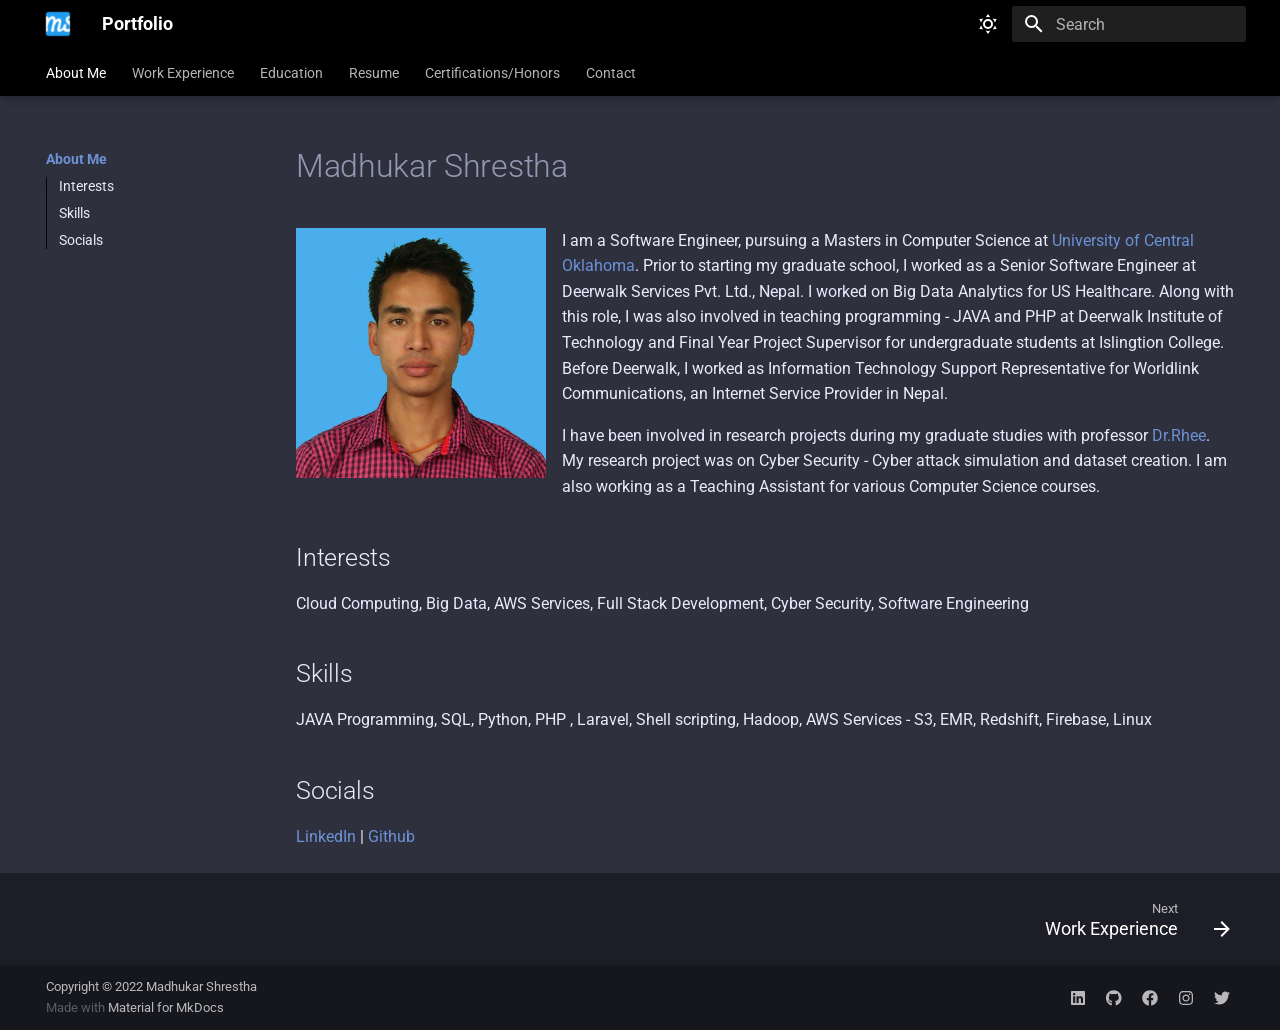
==== index.html @ f7e71367 "Deployed 0a3c7eb with MkDocs version: 1.4.1" ====
<!doctype html>
<html lang="en" class="no-js">
  <head>
    
      <meta charset="utf-8">
      <meta name="viewport" content="width=device-width,initial-scale=1">
      
        <meta name="description" content="Software Engineer | CS Student">
      
      
        <meta name="author" content="Madhukar Shrestha">
      
      
      <link rel="icon" href="assets/images/favicon.png">
      <meta name="generator" content="mkdocs-1.4.1, mkdocs-material-8.5.7">
    
    
      
        <title>Portfolio</title>
      
    
    
      <link rel="stylesheet" href="assets/stylesheets/main.20d9efc8.min.css">
      
        
        <link rel="stylesheet" href="assets/stylesheets/palette.cbb835fc.min.css">
        
      
      

    
    
    
      
        
        
        <link rel="preconnect" href="https://fonts.gstatic.com" crossorigin>
        <link rel="stylesheet" href="https://fonts.googleapis.com/css?family=Roboto:300,300i,400,400i,700,700i%7CRoboto+Mono:400,400i,700,700i&display=fallback">
        <style>:root{--md-text-font:"Roboto";--md-code-font:"Roboto Mono"}</style>
      
    
    
    <script>__md_scope=new URL(".",location),__md_hash=e=>[...e].reduce((e,_)=>(e<<5)-e+_.charCodeAt(0),0),__md_get=(e,_=localStorage,t=__md_scope)=>JSON.parse(_.getItem(t.pathname+"."+e)),__md_set=(e,_,t=localStorage,a=__md_scope)=>{try{t.setItem(a.pathname+"."+e,JSON.stringify(_))}catch(e){}}</script>
    
      

    
    
    
  </head>
  
  
    
    
      
    
    
    
    
    <body dir="ltr" data-md-color-scheme="slate" data-md-color-primary="black" data-md-color-accent="green">
  
    
    
      <script>var palette=__md_get("__palette");if(palette&&"object"==typeof palette.color)for(var key of Object.keys(palette.color))document.body.setAttribute("data-md-color-"+key,palette.color[key])</script>
    
    <input class="md-toggle" data-md-toggle="drawer" type="checkbox" id="__drawer" autocomplete="off">
    <input class="md-toggle" data-md-toggle="search" type="checkbox" id="__search" autocomplete="off">
    <label class="md-overlay" for="__drawer"></label>
    <div data-md-component="skip">
      
        
        <a href="#madhukar-shrestha" class="md-skip">
          Skip to content
        </a>
      
    </div>
    <div data-md-component="announce">
      
    </div>
    
    
      

  

<header class="md-header md-header--lifted" data-md-component="header">
  <nav class="md-header__inner md-grid" aria-label="Header">
    <a href="." title="Portfolio" class="md-header__button md-logo" aria-label="Portfolio" data-md-component="logo">
      
  <img src="assets/images/favicon.png" alt="logo">

    </a>
    <label class="md-header__button md-icon" for="__drawer">
      <svg xmlns="http://www.w3.org/2000/svg" viewBox="0 0 24 24"><path d="M3 6h18v2H3V6m0 5h18v2H3v-2m0 5h18v2H3v-2Z"/></svg>
    </label>
    <div class="md-header__title" data-md-component="header-title">
      <div class="md-header__ellipsis">
        <div class="md-header__topic">
          <span class="md-ellipsis">
            Portfolio
          </span>
        </div>
        <div class="md-header__topic" data-md-component="header-topic">
          <span class="md-ellipsis">
            
              About Me
            
          </span>
        </div>
      </div>
    </div>
    
      <form class="md-header__option" data-md-component="palette">
        
          
          
          <input class="md-option" data-md-color-media="" data-md-color-scheme="slate" data-md-color-primary="black" data-md-color-accent="green"  aria-label="Switch to light mode"  type="radio" name="__palette" id="__palette_1">
          
            <label class="md-header__button md-icon" title="Switch to light mode" for="__palette_2" hidden>
              <svg xmlns="http://www.w3.org/2000/svg" viewBox="0 0 24 24"><path d="M12 7a5 5 0 0 1 5 5 5 5 0 0 1-5 5 5 5 0 0 1-5-5 5 5 0 0 1 5-5m0 2a3 3 0 0 0-3 3 3 3 0 0 0 3 3 3 3 0 0 0 3-3 3 3 0 0 0-3-3m0-7 2.39 3.42C13.65 5.15 12.84 5 12 5c-.84 0-1.65.15-2.39.42L12 2M3.34 7l4.16-.35A7.2 7.2 0 0 0 5.94 8.5c-.44.74-.69 1.5-.83 2.29L3.34 7m.02 10 1.76-3.77a7.131 7.131 0 0 0 2.38 4.14L3.36 17M20.65 7l-1.77 3.79a7.023 7.023 0 0 0-2.38-4.15l4.15.36m-.01 10-4.14.36c.59-.51 1.12-1.14 1.54-1.86.42-.73.69-1.5.83-2.29L20.64 17M12 22l-2.41-3.44c.74.27 1.55.44 2.41.44.82 0 1.63-.17 2.37-.44L12 22Z"/></svg>
            </label>
          
        
          
          
          <input class="md-option" data-md-color-media="" data-md-color-scheme="default" data-md-color-primary="white" data-md-color-accent="green"  aria-label="Switch to dark mode"  type="radio" name="__palette" id="__palette_2">
          
            <label class="md-header__button md-icon" title="Switch to dark mode" for="__palette_1" hidden>
              <svg xmlns="http://www.w3.org/2000/svg" viewBox="0 0 24 24"><path d="m17.75 4.09-2.53 1.94.91 3.06-2.63-1.81-2.63 1.81.91-3.06-2.53-1.94L12.44 4l1.06-3 1.06 3 3.19.09m3.5 6.91-1.64 1.25.59 1.98-1.7-1.17-1.7 1.17.59-1.98L15.75 11l2.06-.05L18.5 9l.69 1.95 2.06.05m-2.28 4.95c.83-.08 1.72 1.1 1.19 1.85-.32.45-.66.87-1.08 1.27C15.17 23 8.84 23 4.94 19.07c-3.91-3.9-3.91-10.24 0-14.14.4-.4.82-.76 1.27-1.08.75-.53 1.93.36 1.85 1.19-.27 2.86.69 5.83 2.89 8.02a9.96 9.96 0 0 0 8.02 2.89m-1.64 2.02a12.08 12.08 0 0 1-7.8-3.47c-2.17-2.19-3.33-5-3.49-7.82-2.81 3.14-2.7 7.96.31 10.98 3.02 3.01 7.84 3.12 10.98.31Z"/></svg>
            </label>
          
        
      </form>
    
    
    
      <label class="md-header__button md-icon" for="__search">
        <svg xmlns="http://www.w3.org/2000/svg" viewBox="0 0 24 24"><path d="M9.5 3A6.5 6.5 0 0 1 16 9.5c0 1.61-.59 3.09-1.56 4.23l.27.27h.79l5 5-1.5 1.5-5-5v-.79l-.27-.27A6.516 6.516 0 0 1 9.5 16 6.5 6.5 0 0 1 3 9.5 6.5 6.5 0 0 1 9.5 3m0 2C7 5 5 7 5 9.5S7 14 9.5 14 14 12 14 9.5 12 5 9.5 5Z"/></svg>
      </label>
      <div class="md-search" data-md-component="search" role="dialog">
  <label class="md-search__overlay" for="__search"></label>
  <div class="md-search__inner" role="search">
    <form class="md-search__form" name="search">
      <input type="text" class="md-search__input" name="query" aria-label="Search" placeholder="Search" autocapitalize="off" autocorrect="off" autocomplete="off" spellcheck="false" data-md-component="search-query" required>
      <label class="md-search__icon md-icon" for="__search">
        <svg xmlns="http://www.w3.org/2000/svg" viewBox="0 0 24 24"><path d="M9.5 3A6.5 6.5 0 0 1 16 9.5c0 1.61-.59 3.09-1.56 4.23l.27.27h.79l5 5-1.5 1.5-5-5v-.79l-.27-.27A6.516 6.516 0 0 1 9.5 16 6.5 6.5 0 0 1 3 9.5 6.5 6.5 0 0 1 9.5 3m0 2C7 5 5 7 5 9.5S7 14 9.5 14 14 12 14 9.5 12 5 9.5 5Z"/></svg>
        <svg xmlns="http://www.w3.org/2000/svg" viewBox="0 0 24 24"><path d="M20 11v2H8l5.5 5.5-1.42 1.42L4.16 12l7.92-7.92L13.5 5.5 8 11h12Z"/></svg>
      </label>
      <nav class="md-search__options" aria-label="Search">
        
        <button type="reset" class="md-search__icon md-icon" title="Clear" aria-label="Clear" tabindex="-1">
          <svg xmlns="http://www.w3.org/2000/svg" viewBox="0 0 24 24"><path d="M19 6.41 17.59 5 12 10.59 6.41 5 5 6.41 10.59 12 5 17.59 6.41 19 12 13.41 17.59 19 19 17.59 13.41 12 19 6.41Z"/></svg>
        </button>
      </nav>
      
    </form>
    <div class="md-search__output">
      <div class="md-search__scrollwrap" data-md-scrollfix>
        <div class="md-search-result" data-md-component="search-result">
          <div class="md-search-result__meta">
            Initializing search
          </div>
          <ol class="md-search-result__list"></ol>
        </div>
      </div>
    </div>
  </div>
</div>
    
    
  </nav>
  
    
      
<nav class="md-tabs" aria-label="Tabs" data-md-component="tabs">
  <div class="md-tabs__inner md-grid">
    <ul class="md-tabs__list">
      
        
  
  
    
  


  <li class="md-tabs__item">
    <a href="." class="md-tabs__link md-tabs__link--active">
      About Me
    </a>
  </li>

      
        
  
  


  <li class="md-tabs__item">
    <a href="work_exp/" class="md-tabs__link">
      Work Experience
    </a>
  </li>

      
        
  
  


  <li class="md-tabs__item">
    <a href="edu_details/" class="md-tabs__link">
      Education
    </a>
  </li>

      
        
  
  


  <li class="md-tabs__item">
    <a href="cv/" class="md-tabs__link">
      Resume
    </a>
  </li>

      
        
  
  


  <li class="md-tabs__item">
    <a href="certification/" class="md-tabs__link">
      Certifications/Honors
    </a>
  </li>

      
        
  
  


  <li class="md-tabs__item">
    <a href="contact/" class="md-tabs__link">
      Contact
    </a>
  </li>

      
    </ul>
  </div>
</nav>
    
  
</header>
    
    <div class="md-container" data-md-component="container">
      
      
        
      
      <main class="md-main" data-md-component="main">
        <div class="md-main__inner md-grid">
          
            
              
              <div class="md-sidebar md-sidebar--primary" data-md-component="sidebar" data-md-type="navigation" >
                <div class="md-sidebar__scrollwrap">
                  <div class="md-sidebar__inner">
                    

  


  

<nav class="md-nav md-nav--primary md-nav--lifted md-nav--integrated" aria-label="Navigation" data-md-level="0">
  <label class="md-nav__title" for="__drawer">
    <a href="." title="Portfolio" class="md-nav__button md-logo" aria-label="Portfolio" data-md-component="logo">
      
  <img src="assets/images/favicon.png" alt="logo">

    </a>
    Portfolio
  </label>
  
  <ul class="md-nav__list" data-md-scrollfix>
    
      
      
      

  
  
    
  
  
    <li class="md-nav__item md-nav__item--active">
      
      <input class="md-nav__toggle md-toggle" data-md-toggle="toc" type="checkbox" id="__toc">
      
      
        
      
      
        <label class="md-nav__link md-nav__link--active" for="__toc">
          About Me
          <span class="md-nav__icon md-icon"></span>
        </label>
      
      <a href="." class="md-nav__link md-nav__link--active">
        About Me
      </a>
      
        

<nav class="md-nav md-nav--secondary" aria-label="Table of contents">
  
  
  
    
  
  
    <label class="md-nav__title" for="__toc">
      <span class="md-nav__icon md-icon"></span>
      Table of contents
    </label>
    <ul class="md-nav__list" data-md-component="toc" data-md-scrollfix>
      
        <li class="md-nav__item">
  <a href="#interests" class="md-nav__link">
    Interests
  </a>
  
</li>
      
        <li class="md-nav__item">
  <a href="#skills" class="md-nav__link">
    Skills
  </a>
  
</li>
      
        <li class="md-nav__item">
  <a href="#socials" class="md-nav__link">
    Socials
  </a>
  
</li>
      
    </ul>
  
</nav>
      
    </li>
  

    
      
      
      

  
  
  
    <li class="md-nav__item">
      <a href="work_exp/" class="md-nav__link">
        Work Experience
      </a>
    </li>
  

    
      
      
      

  
  
  
    <li class="md-nav__item">
      <a href="edu_details/" class="md-nav__link">
        Education
      </a>
    </li>
  

    
      
      
      

  
  
  
    <li class="md-nav__item">
      <a href="cv/" class="md-nav__link">
        Resume
      </a>
    </li>
  

    
      
      
      

  
  
  
    <li class="md-nav__item">
      <a href="certification/" class="md-nav__link">
        Certifications/Honors
      </a>
    </li>
  

    
      
      
      

  
  
  
    <li class="md-nav__item">
      <a href="contact/" class="md-nav__link">
        Contact
      </a>
    </li>
  

    
  </ul>
</nav>
                  </div>
                </div>
              </div>
            
            
          
          
            <div class="md-content" data-md-component="content">
              <article class="md-content__inner md-typeset">
                
                  


<h1 id="madhukar-shrestha">Madhukar Shrestha<a class="headerlink" href="#madhukar-shrestha" title="Permanent link">&para;</a></h1>
<p><img align="left" alt="Madhukar Shrestha" src="assets/images/photo1.jpeg" style="height:250px;width:250px" /></p>
<p>I am a Software Engineer, pursuing a Masters in Computer Science at <a href="https://www.uco.edu/">University of Central Oklahoma</a>. Prior to starting my graduate school, I worked as a Senior Software Engineer at Deerwalk Services Pvt. Ltd., Nepal. I worked on Big Data Analytics for US Healthcare. Along with this role, I was also involved in teaching programming - JAVA and PHP at Deerwalk Institute of Technology and Final Year Project Supervisor for undergraduate students at Islingtion College. Before Deerwalk, I worked as Information Technology Support Representative for Worldlink Communications, an Internet Service Provider in Nepal.</p>
<p>I have been involved in research projects during my graduate studies with professor <a href="https://rhee.systems/">Dr.Rhee</a>. My research project was on Cyber Security - Cyber attack simulation and dataset creation. I am also working as a Teaching Assistant for various Computer Science courses.</p>
<h2 id="interests">Interests<a class="headerlink" href="#interests" title="Permanent link">&para;</a></h2>
<p>Cloud Computing, Big Data, AWS Services, Full Stack Development,  Cyber Security, Software Engineering</p>
<h2 id="skills">Skills<a class="headerlink" href="#skills" title="Permanent link">&para;</a></h2>
<p>JAVA Programming, SQL, Python, PHP , Laravel, Shell scripting, Hadoop, AWS Services - S3, EMR, Redshift, Firebase, Linux</p>
<h2 id="socials">Socials<a class="headerlink" href="#socials" title="Permanent link">&para;</a></h2>
<p><a href="https://www.linkedin.com/in/sthamadhukar/">LinkedIn</a> | <a href="https://github.com/sthamadhukar">Github</a></p>





                
              </article>
            </div>
          
          
        </div>
        
          <a href="#" class="md-top md-icon" data-md-component="top" hidden>
            <svg xmlns="http://www.w3.org/2000/svg" viewBox="0 0 24 24"><path d="M13 20h-2V8l-5.5 5.5-1.42-1.42L12 4.16l7.92 7.92-1.42 1.42L13 8v12Z"/></svg>
            Back to top
          </a>
        
      </main>
      
        <footer class="md-footer">
  
    
    <nav class="md-footer__inner md-grid" aria-label="Footer" >
      
      
        
        <a href="work_exp/" class="md-footer__link md-footer__link--next" aria-label="Next: Work Experience" rel="next">
          <div class="md-footer__title">
            <div class="md-ellipsis">
              <span class="md-footer__direction">
                Next
              </span>
              Work Experience
            </div>
          </div>
          <div class="md-footer__button md-icon">
            <svg xmlns="http://www.w3.org/2000/svg" viewBox="0 0 24 24"><path d="M4 11v2h12l-5.5 5.5 1.42 1.42L19.84 12l-7.92-7.92L10.5 5.5 16 11H4Z"/></svg>
          </div>
        </a>
      
    </nav>
  
  <div class="md-footer-meta md-typeset">
    <div class="md-footer-meta__inner md-grid">
      <div class="md-copyright">
  
    <div class="md-copyright__highlight">
      Copyright &copy; 2022 <a href="https://www.linkedin.com/in/sthamadhukar/">Madhukar Shrestha</a>
    </div>
  
  
    Made with
    <a href="https://squidfunk.github.io/mkdocs-material/" target="_blank" rel="noopener">
      Material for MkDocs
    </a>
  
</div>
      
        <div class="md-social">
  
    
    
      
      
    
    <a href="https://www.linkedin.com/in/sthamadhukar/" target="_blank" rel="noopener" title="www.linkedin.com" class="md-social__link">
      <svg xmlns="http://www.w3.org/2000/svg" viewBox="0 0 448 512"><!--! Font Awesome Free 6.2.0 by @fontawesome - https://fontawesome.com License - https://fontawesome.com/license/free (Icons: CC BY 4.0, Fonts: SIL OFL 1.1, Code: MIT License) Copyright 2022 Fonticons, Inc.--><path d="M416 32H31.9C14.3 32 0 46.5 0 64.3v383.4C0 465.5 14.3 480 31.9 480H416c17.6 0 32-14.5 32-32.3V64.3c0-17.8-14.4-32.3-32-32.3zM135.4 416H69V202.2h66.5V416zm-33.2-243c-21.3 0-38.5-17.3-38.5-38.5S80.9 96 102.2 96c21.2 0 38.5 17.3 38.5 38.5 0 21.3-17.2 38.5-38.5 38.5zm282.1 243h-66.4V312c0-24.8-.5-56.7-34.5-56.7-34.6 0-39.9 27-39.9 54.9V416h-66.4V202.2h63.7v29.2h.9c8.9-16.8 30.6-34.5 62.9-34.5 67.2 0 79.7 44.3 79.7 101.9V416z"/></svg>
    </a>
  
    
    
      
      
    
    <a href="https://github.com/sthamadhukar" target="_blank" rel="noopener" title="github.com" class="md-social__link">
      <svg xmlns="http://www.w3.org/2000/svg" viewBox="0 0 496 512"><!--! Font Awesome Free 6.2.0 by @fontawesome - https://fontawesome.com License - https://fontawesome.com/license/free (Icons: CC BY 4.0, Fonts: SIL OFL 1.1, Code: MIT License) Copyright 2022 Fonticons, Inc.--><path d="M165.9 397.4c0 2-2.3 3.6-5.2 3.6-3.3.3-5.6-1.3-5.6-3.6 0-2 2.3-3.6 5.2-3.6 3-.3 5.6 1.3 5.6 3.6zm-31.1-4.5c-.7 2 1.3 4.3 4.3 4.9 2.6 1 5.6 0 6.2-2s-1.3-4.3-4.3-5.2c-2.6-.7-5.5.3-6.2 2.3zm44.2-1.7c-2.9.7-4.9 2.6-4.6 4.9.3 2 2.9 3.3 5.9 2.6 2.9-.7 4.9-2.6 4.6-4.6-.3-1.9-3-3.2-5.9-2.9zM244.8 8C106.1 8 0 113.3 0 252c0 110.9 69.8 205.8 169.5 239.2 12.8 2.3 17.3-5.6 17.3-12.1 0-6.2-.3-40.4-.3-61.4 0 0-70 15-84.7-29.8 0 0-11.4-29.1-27.8-36.6 0 0-22.9-15.7 1.6-15.4 0 0 24.9 2 38.6 25.8 21.9 38.6 58.6 27.5 72.9 20.9 2.3-16 8.8-27.1 16-33.7-55.9-6.2-112.3-14.3-112.3-110.5 0-27.5 7.6-41.3 23.6-58.9-2.6-6.5-11.1-33.3 2.6-67.9 20.9-6.5 69 27 69 27 20-5.6 41.5-8.5 62.8-8.5s42.8 2.9 62.8 8.5c0 0 48.1-33.6 69-27 13.7 34.7 5.2 61.4 2.6 67.9 16 17.7 25.8 31.5 25.8 58.9 0 96.5-58.9 104.2-114.8 110.5 9.2 7.9 17 22.9 17 46.4 0 33.7-.3 75.4-.3 83.6 0 6.5 4.6 14.4 17.3 12.1C428.2 457.8 496 362.9 496 252 496 113.3 383.5 8 244.8 8zM97.2 352.9c-1.3 1-1 3.3.7 5.2 1.6 1.6 3.9 2.3 5.2 1 1.3-1 1-3.3-.7-5.2-1.6-1.6-3.9-2.3-5.2-1zm-10.8-8.1c-.7 1.3.3 2.9 2.3 3.9 1.6 1 3.6.7 4.3-.7.7-1.3-.3-2.9-2.3-3.9-2-.6-3.6-.3-4.3.7zm32.4 35.6c-1.6 1.3-1 4.3 1.3 6.2 2.3 2.3 5.2 2.6 6.5 1 1.3-1.3.7-4.3-1.3-6.2-2.2-2.3-5.2-2.6-6.5-1zm-11.4-14.7c-1.6 1-1.6 3.6 0 5.9 1.6 2.3 4.3 3.3 5.6 2.3 1.6-1.3 1.6-3.9 0-6.2-1.4-2.3-4-3.3-5.6-2z"/></svg>
    </a>
  
    
    
      
      
    
    <a href="https://www.facebook.com/sthamadboy/" target="_blank" rel="noopener" title="www.facebook.com" class="md-social__link">
      <svg xmlns="http://www.w3.org/2000/svg" viewBox="0 0 512 512"><!--! Font Awesome Free 6.2.0 by @fontawesome - https://fontawesome.com License - https://fontawesome.com/license/free (Icons: CC BY 4.0, Fonts: SIL OFL 1.1, Code: MIT License) Copyright 2022 Fonticons, Inc.--><path d="M504 256C504 119 393 8 256 8S8 119 8 256c0 123.78 90.69 226.38 209.25 245V327.69h-63V256h63v-54.64c0-62.15 37-96.48 93.67-96.48 27.14 0 55.52 4.84 55.52 4.84v61h-31.28c-30.8 0-40.41 19.12-40.41 38.73V256h68.78l-11 71.69h-57.78V501C413.31 482.38 504 379.78 504 256z"/></svg>
    </a>
  
    
    
      
      
    
    <a href="https://www.instagram.com/sthamadhukar/" target="_blank" rel="noopener" title="www.instagram.com" class="md-social__link">
      <svg xmlns="http://www.w3.org/2000/svg" viewBox="0 0 448 512"><!--! Font Awesome Free 6.2.0 by @fontawesome - https://fontawesome.com License - https://fontawesome.com/license/free (Icons: CC BY 4.0, Fonts: SIL OFL 1.1, Code: MIT License) Copyright 2022 Fonticons, Inc.--><path d="M224.1 141c-63.6 0-114.9 51.3-114.9 114.9s51.3 114.9 114.9 114.9S339 319.5 339 255.9 287.7 141 224.1 141zm0 189.6c-41.1 0-74.7-33.5-74.7-74.7s33.5-74.7 74.7-74.7 74.7 33.5 74.7 74.7-33.6 74.7-74.7 74.7zm146.4-194.3c0 14.9-12 26.8-26.8 26.8-14.9 0-26.8-12-26.8-26.8s12-26.8 26.8-26.8 26.8 12 26.8 26.8zm76.1 27.2c-1.7-35.9-9.9-67.7-36.2-93.9-26.2-26.2-58-34.4-93.9-36.2-37-2.1-147.9-2.1-184.9 0-35.8 1.7-67.6 9.9-93.9 36.1s-34.4 58-36.2 93.9c-2.1 37-2.1 147.9 0 184.9 1.7 35.9 9.9 67.7 36.2 93.9s58 34.4 93.9 36.2c37 2.1 147.9 2.1 184.9 0 35.9-1.7 67.7-9.9 93.9-36.2 26.2-26.2 34.4-58 36.2-93.9 2.1-37 2.1-147.8 0-184.8zM398.8 388c-7.8 19.6-22.9 34.7-42.6 42.6-29.5 11.7-99.5 9-132.1 9s-102.7 2.6-132.1-9c-19.6-7.8-34.7-22.9-42.6-42.6-11.7-29.5-9-99.5-9-132.1s-2.6-102.7 9-132.1c7.8-19.6 22.9-34.7 42.6-42.6 29.5-11.7 99.5-9 132.1-9s102.7-2.6 132.1 9c19.6 7.8 34.7 22.9 42.6 42.6 11.7 29.5 9 99.5 9 132.1s2.7 102.7-9 132.1z"/></svg>
    </a>
  
    
    
    <a href="#" target="_blank" rel="noopener" title="" class="md-social__link">
      <svg xmlns="http://www.w3.org/2000/svg" viewBox="0 0 512 512"><!--! Font Awesome Free 6.2.0 by @fontawesome - https://fontawesome.com License - https://fontawesome.com/license/free (Icons: CC BY 4.0, Fonts: SIL OFL 1.1, Code: MIT License) Copyright 2022 Fonticons, Inc.--><path d="M459.37 151.716c.325 4.548.325 9.097.325 13.645 0 138.72-105.583 298.558-298.558 298.558-59.452 0-114.68-17.219-161.137-47.106 8.447.974 16.568 1.299 25.34 1.299 49.055 0 94.213-16.568 130.274-44.832-46.132-.975-84.792-31.188-98.112-72.772 6.498.974 12.995 1.624 19.818 1.624 9.421 0 18.843-1.3 27.614-3.573-48.081-9.747-84.143-51.98-84.143-102.985v-1.299c13.969 7.797 30.214 12.67 47.431 13.319-28.264-18.843-46.781-51.005-46.781-87.391 0-19.492 5.197-37.36 14.294-52.954 51.655 63.675 129.3 105.258 216.365 109.807-1.624-7.797-2.599-15.918-2.599-24.04 0-57.828 46.782-104.934 104.934-104.934 30.213 0 57.502 12.67 76.67 33.137 23.715-4.548 46.456-13.32 66.599-25.34-7.798 24.366-24.366 44.833-46.132 57.827 21.117-2.273 41.584-8.122 60.426-16.243-14.292 20.791-32.161 39.308-52.628 54.253z"/></svg>
    </a>
  
</div>
      
    </div>
  </div>
</footer>
      
    </div>
    <div class="md-dialog" data-md-component="dialog">
      <div class="md-dialog__inner md-typeset"></div>
    </div>
    
    <script id="__config" type="application/json">{"base": ".", "features": ["navigation.top", "navigation.tabs", "navigation.tabs.sticky", "toc.integrate"], "search": "assets/javascripts/workers/search.16e2a7d4.min.js", "translations": {"clipboard.copied": "Copied to clipboard", "clipboard.copy": "Copy to clipboard", "search.config.lang": "en", "search.config.pipeline": "trimmer, stopWordFilter", "search.config.separator": "[\\s\\-]+", "search.placeholder": "Search", "search.result.more.one": "1 more on this page", "search.result.more.other": "# more on this page", "search.result.none": "No matching documents", "search.result.one": "1 matching document", "search.result.other": "# matching documents", "search.result.placeholder": "Type to start searching", "search.result.term.missing": "Missing", "select.version.title": "Select version"}}</script>
    
    
      <script src="assets/javascripts/bundle.8492ddcf.min.js"></script>
      
    
  </body>
</html>
---- assets/stylesheets/main.20d9efc8.min.css ----
@charset "UTF-8";html{-webkit-text-size-adjust:none;-moz-text-size-adjust:none;-ms-text-size-adjust:none;text-size-adjust:none;box-sizing:border-box}*,:after,:before{box-sizing:inherit}@media (prefers-reduced-motion){*,:after,:before{transition:none!important}}body{margin:0}a,button,input,label{-webkit-tap-highlight-color:transparent}a{color:inherit;text-decoration:none}hr{border:0;box-sizing:initial;display:block;height:.05rem;overflow:visible;padding:0}small{font-size:80%}sub,sup{line-height:1em}img{border-style:none}table{border-collapse:initial;border-spacing:0}td,th{font-weight:400;vertical-align:top}button{background:transparent;border:0;font-family:inherit;font-size:inherit;margin:0;padding:0}input{border:0;outline:none}:root,[data-md-color-scheme=default]{--md-default-fg-color:rgba(0,0,0,.87);--md-default-fg-color--light:rgba(0,0,0,.54);--md-default-fg-color--lighter:rgba(0,0,0,.32);--md-default-fg-color--lightest:rgba(0,0,0,.07);--md-default-bg-color:#fff;--md-default-bg-color--light:hsla(0,0%,100%,.7);--md-default-bg-color--lighter:hsla(0,0%,100%,.3);--md-default-bg-color--lightest:hsla(0,0%,100%,.12);--md-primary-fg-color:#4051b5;--md-primary-fg-color--light:#5d6cc0;--md-primary-fg-color--dark:#303fa1;--md-primary-bg-color:#fff;--md-primary-bg-color--light:hsla(0,0%,100%,.7);--md-accent-fg-color:#526cfe;--md-accent-fg-color--transparent:rgba(82,108,254,.1);--md-accent-bg-color:#fff;--md-accent-bg-color--light:hsla(0,0%,100%,.7);--md-code-fg-color:#36464e;--md-code-bg-color:#f5f5f5;--md-code-hl-color:rgba(255,255,0,.5);--md-code-hl-number-color:#d52a2a;--md-code-hl-special-color:#db1457;--md-code-hl-function-color:#a846b9;--md-code-hl-constant-color:#6e59d9;--md-code-hl-keyword-color:#3f6ec6;--md-code-hl-string-color:#1c7d4d;--md-code-hl-name-color:var(--md-code-fg-color);--md-code-hl-operator-color:var(--md-default-fg-color--light);--md-code-hl-punctuation-color:var(--md-default-fg-color--light);--md-code-hl-comment-color:var(--md-default-fg-color--light);--md-code-hl-generic-color:var(--md-default-fg-color--light);--md-code-hl-variable-color:var(--md-default-fg-color--light);--md-typeset-color:var(--md-default-fg-color);--md-typeset-a-color:var(--md-primary-fg-color);--md-typeset-mark-color:rgba(255,255,0,.5);--md-typeset-del-color:rgba(245,80,61,.15);--md-typeset-ins-color:rgba(11,213,112,.15);--md-typeset-kbd-color:#fafafa;--md-typeset-kbd-accent-color:#fff;--md-typeset-kbd-border-color:#b8b8b8;--md-typeset-table-color:rgba(0,0,0,.12);--md-admonition-fg-color:var(--md-default-fg-color);--md-admonition-bg-color:var(--md-default-bg-color);--md-footer-fg-color:#fff;--md-footer-fg-color--light:hsla(0,0%,100%,.7);--md-footer-fg-color--lighter:hsla(0,0%,100%,.3);--md-footer-bg-color:rgba(0,0,0,.87);--md-footer-bg-color--dark:rgba(0,0,0,.32);--md-shadow-z1:0 0.2rem 0.5rem rgba(0,0,0,.05),0 0 0.05rem rgba(0,0,0,.1);--md-shadow-z2:0 0.2rem 0.5rem rgba(0,0,0,.1),0 0 0.05rem rgba(0,0,0,.25);--md-shadow-z3:0 0.2rem 0.5rem rgba(0,0,0,.2),0 0 0.05rem rgba(0,0,0,.35)}.md-icon svg{fill:currentcolor;display:block;height:1.2rem;width:1.2rem}body{-webkit-font-smoothing:antialiased;-moz-osx-font-smoothing:grayscale;--md-text-font-family:var(--md-text-font,_),-apple-system,BlinkMacSystemFont,Helvetica,Arial,sans-serif;--md-code-font-family:var(--md-code-font,_),SFMono-Regular,Consolas,Menlo,monospace}body,input{font-feature-settings:"kern","liga";font-family:var(--md-text-font-family)}body,code,input,kbd,pre{color:var(--md-typeset-color)}code,kbd,pre{font-feature-settings:"kern";font-family:var(--md-code-font-family)}:root{--md-typeset-table-sort-icon:url('data:image/svg+xml;charset=utf-8,<svg xmlns="http://www.w3.org/2000/svg" viewBox="0 0 24 24"><path d="m18 21-4-4h3V7h-3l4-4 4 4h-3v10h3M2 19v-2h10v2M2 13v-2h7v2M2 7V5h4v2H2Z"/></svg>');--md-typeset-table-sort-icon--asc:url('data:image/svg+xml;charset=utf-8,<svg xmlns="http://www.w3.org/2000/svg" viewBox="0 0 24 24"><path d="M19 17h3l-4 4-4-4h3V3h2M2 17h10v2H2M6 5v2H2V5m0 6h7v2H2v-2Z"/></svg>');--md-typeset-table-sort-icon--desc:url('data:image/svg+xml;charset=utf-8,<svg xmlns="http://www.w3.org/2000/svg" viewBox="0 0 24 24"><path d="M19 7h3l-4-4-4 4h3v14h2M2 17h10v2H2M6 5v2H2V5m0 6h7v2H2v-2Z"/></svg>')}.md-typeset{-webkit-print-color-adjust:exact;color-adjust:exact;font-size:.8rem;line-height:1.6}@media print{.md-typeset{font-size:.68rem}}.md-typeset blockquote,.md-typeset dl,.md-typeset figure,.md-typeset ol,.md-typeset pre,.md-typeset ul{margin-bottom:1em;margin-top:1em}.md-typeset h1{color:var(--md-default-fg-color--light);font-size:2em;line-height:1.3;margin:0 0 1.25em}.md-typeset h1,.md-typeset h2{font-weight:300;letter-spacing:-.01em}.md-typeset h2{font-size:1.5625em;line-height:1.4;margin:1.6em 0 .64em}.md-typeset h3{font-size:1.25em;font-weight:400;letter-spacing:-.01em;line-height:1.5;margin:1.6em 0 .8em}.md-typeset h2+h3{margin-top:.8em}.md-typeset h4{font-weight:700;letter-spacing:-.01em;margin:1em 0}.md-typeset h5,.md-typeset h6{color:var(--md-default-fg-color--light);font-size:.8em;font-weight:700;letter-spacing:-.01em;margin:1.25em 0}.md-typeset h5{text-transform:uppercase}.md-typeset hr{border-bottom:.05rem solid var(--md-default-fg-color--lightest);display:flow-root;margin:1.5em 0}.md-typeset a{color:var(--md-typeset-a-color);word-break:break-word}.md-typeset a,.md-typeset a:before{transition:color 125ms}.md-typeset a:focus,.md-typeset a:hover{color:var(--md-accent-fg-color)}.md-typeset a:focus code,.md-typeset a:hover code{background-color:var(--md-accent-fg-color--transparent)}.md-typeset a code{color:currentcolor;transition:background-color 125ms}.md-typeset a.focus-visible{outline-color:var(--md-accent-fg-color);outline-offset:.2rem}.md-typeset code,.md-typeset kbd,.md-typeset pre{color:var(--md-code-fg-color);direction:ltr;font-variant-ligatures:none}@media print{.md-typeset code,.md-typeset kbd,.md-typeset pre{white-space:pre-wrap}}.md-typeset code{background-color:var(--md-code-bg-color);border-radius:.1rem;-webkit-box-decoration-break:clone;box-decoration-break:clone;font-size:.85em;padding:0 .2941176471em;word-break:break-word}.md-typeset code:not(.focus-visible){-webkit-tap-highlight-color:transparent;outline:none}.md-typeset pre{display:flow-root;line-height:1.4;position:relative}.md-typeset pre>code{-webkit-box-decoration-break:slice;box-decoration-break:slice;box-shadow:none;display:block;margin:0;outline-color:var(--md-accent-fg-color);overflow:auto;padding:.7720588235em 1.1764705882em;scrollbar-color:var(--md-default-fg-color--lighter) transparent;scrollbar-width:thin;touch-action:auto;word-break:normal}.md-typeset pre>code:hover{scrollbar-color:var(--md-accent-fg-color) transparent}.md-typeset pre>code::-webkit-scrollbar{height:.2rem;width:.2rem}.md-typeset pre>code::-webkit-scrollbar-thumb{background-color:var(--md-default-fg-color--lighter)}.md-typeset pre>code::-webkit-scrollbar-thumb:hover{background-color:var(--md-accent-fg-color)}.md-typeset kbd{background-color:var(--md-typeset-kbd-color);border-radius:.1rem;box-shadow:0 .1rem 0 .05rem var(--md-typeset-kbd-border-color),0 .1rem 0 var(--md-typeset-kbd-border-color),0 -.1rem .2rem var(--md-typeset-kbd-accent-color) inset;color:var(--md-default-fg-color);display:inline-block;font-size:.75em;padding:0 .6666666667em;vertical-align:text-top;word-break:break-word}.md-typeset mark{background-color:var(--md-typeset-mark-color);-webkit-box-decoration-break:clone;box-decoration-break:clone;color:inherit;word-break:break-word}.md-typeset abbr{border-bottom:.05rem dotted var(--md-default-fg-color--light);cursor:help;text-decoration:none}@media (hover:none){.md-typeset abbr{position:relative}.md-typeset abbr[title]:-webkit-any(:focus,:hover):after{background-color:var(--md-default-fg-color);border-radius:.1rem;box-shadow:var(--md-shadow-z3);color:var(--md-default-bg-color);content:attr(title);display:inline-block;font-size:.7rem;margin-top:2em;max-width:80%;min-width:-webkit-max-content;min-width:max-content;padding:.2rem .3rem;position:absolute;width:auto}.md-typeset abbr[title]:-moz-any(:focus,:hover):after{background-color:var(--md-default-fg-color);border-radius:.1rem;box-shadow:var(--md-shadow-z3);color:var(--md-default-bg-color);content:attr(title);display:inline-block;font-size:.7rem;margin-top:2em;max-width:80%;min-width:-moz-max-content;min-width:max-content;padding:.2rem .3rem;position:absolute;width:auto}[dir=ltr] .md-typeset abbr[title]:-webkit-any(:focus,:hover):after{left:0}[dir=ltr] .md-typeset abbr[title]:-moz-any(:focus,:hover):after{left:0}[dir=ltr] .md-typeset abbr[title]:is(:focus,:hover):after{left:0}[dir=rtl] .md-typeset abbr[title]:-webkit-any(:focus,:hover):after{right:0}[dir=rtl] .md-typeset abbr[title]:-moz-any(:focus,:hover):after{right:0}[dir=rtl] .md-typeset abbr[title]:is(:focus,:hover):after{right:0}.md-typeset abbr[title]:is(:focus,:hover):after{background-color:var(--md-default-fg-color);border-radius:.1rem;box-shadow:var(--md-shadow-z3);color:var(--md-default-bg-color);content:attr(title);display:inline-block;font-size:.7rem;margin-top:2em;max-width:80%;min-width:-webkit-max-content;min-width:-moz-max-content;min-width:max-content;padding:.2rem .3rem;position:absolute;width:auto}}.md-typeset small{opacity:.75}[dir=ltr] .md-typeset sub,[dir=ltr] .md-typeset sup{margin-left:.078125em}[dir=rtl] .md-typeset sub,[dir=rtl] .md-typeset sup{margin-right:.078125em}[dir=ltr] .md-typeset blockquote{padding-left:.6rem}[dir=rtl] .md-typeset blockquote{padding-right:.6rem}[dir=ltr] .md-typeset blockquote{border-left:.2rem solid var(--md-default-fg-color--lighter)}[dir=rtl] .md-typeset blockquote{border-right:.2rem solid var(--md-default-fg-color--lighter)}.md-typeset blockquote{color:var(--md-default-fg-color--light);margin-left:0;margin-right:0}.md-typeset ul{list-style-type:disc}[dir=ltr] .md-typeset ol,[dir=ltr] .md-typeset ul{margin-left:.625em}[dir=rtl] .md-typeset ol,[dir=rtl] .md-typeset ul{margin-right:.625em}.md-typeset ol,.md-typeset ul{padding:0}.md-typeset ol:not([hidden]),.md-typeset ul:not([hidden]){display:flow-root}.md-typeset ol ol,.md-typeset ul ol{list-style-type:lower-alpha}.md-typeset ol ol ol,.md-typeset ul ol ol{list-style-type:lower-roman}[dir=ltr] .md-typeset ol li,[dir=ltr] .md-typeset ul li{margin-left:1.25em}[dir=rtl] .md-typeset ol li,[dir=rtl] .md-typeset ul li{margin-right:1.25em}.md-typeset ol li,.md-typeset ul li{margin-bottom:.5em}.md-typeset ol li blockquote,.md-typeset ol li p,.md-typeset ul li blockquote,.md-typeset ul li p{margin:.5em 0}.md-typeset ol li:last-child,.md-typeset ul li:last-child{margin-bottom:0}.md-typeset ol li :-webkit-any(ul,ol),.md-typeset ul li :-webkit-any(ul,ol){margin-bottom:.5em;margin-top:.5em}.md-typeset ol li :-moz-any(ul,ol),.md-typeset ul li :-moz-any(ul,ol){margin-bottom:.5em;margin-top:.5em}[dir=ltr] .md-typeset ol li :-webkit-any(ul,ol),[dir=ltr] .md-typeset ul li :-webkit-any(ul,ol){margin-left:.625em}[dir=ltr] .md-typeset ol li :-moz-any(ul,ol),[dir=ltr] .md-typeset ul li :-moz-any(ul,ol){margin-left:.625em}[dir=ltr] .md-typeset ol li :is(ul,ol),[dir=ltr] .md-typeset ul li :is(ul,ol){margin-left:.625em}[dir=rtl] .md-typeset ol li :-webkit-any(ul,ol),[dir=rtl] .md-typeset ul li :-webkit-any(ul,ol){margin-right:.625em}[dir=rtl] .md-typeset ol li :-moz-any(ul,ol),[dir=rtl] .md-typeset ul li :-moz-any(ul,ol){margin-right:.625em}[dir=rtl] .md-typeset ol li :is(ul,ol),[dir=rtl] .md-typeset ul li :is(ul,ol){margin-right:.625em}.md-typeset ol li :is(ul,ol),.md-typeset ul li :is(ul,ol){margin-bottom:.5em;margin-top:.5em}[dir=ltr] .md-typeset dd{margin-left:1.875em}[dir=rtl] .md-typeset dd{margin-right:1.875em}.md-typeset dd{margin-bottom:1.5em;margin-top:1em}.md-typeset img,.md-typeset svg,.md-typeset video{height:auto;max-width:100%}.md-typeset img[align=left]{margin:1em 1em 1em 0}.md-typeset img[align=right]{margin:1em 0 1em 1em}.md-typeset img[align]:only-child{margin-top:0}.md-typeset img[src$="#gh-dark-mode-only"],.md-typeset img[src$="#only-dark"]{display:none}.md-typeset figure{display:flow-root;margin:1em auto;max-width:100%;text-align:center;width:-webkit-fit-content;width:-moz-fit-content;width:fit-content}.md-typeset figure img{display:block}.md-typeset figcaption{font-style:italic;margin:1em auto;max-width:24rem}.md-typeset iframe{max-width:100%}.md-typeset table:not([class]){background-color:var(--md-default-bg-color);border:.05rem solid var(--md-typeset-table-color);border-radius:.1rem;display:inline-block;font-size:.64rem;max-width:100%;overflow:auto;touch-action:auto}@media print{.md-typeset table:not([class]){display:table}}.md-typeset table:not([class])+*{margin-top:1.5em}.md-typeset table:not([class]) :-webkit-any(th,td)>:first-child{margin-top:0}.md-typeset table:not([class]) :-moz-any(th,td)>:first-child{margin-top:0}.md-typeset table:not([class]) :is(th,td)>:first-child{margin-top:0}.md-typeset table:not([class]) :-webkit-any(th,td)>:last-child{margin-bottom:0}.md-typeset table:not([class]) :-moz-any(th,td)>:last-child{margin-bottom:0}.md-typeset table:not([class]) :is(th,td)>:last-child{margin-bottom:0}.md-typeset table:not([class]) :-webkit-any(th,td):not([align]){text-align:left}.md-typeset table:not([class]) :-moz-any(th,td):not([align]){text-align:left}.md-typeset table:not([class]) :is(th,td):not([align]){text-align:left}[dir=rtl] .md-typeset table:not([class]) :-webkit-any(th,td):not([align]){text-align:right}[dir=rtl] .md-typeset table:not([class]) :-moz-any(th,td):not([align]){text-align:right}[dir=rtl] .md-typeset table:not([class]) :is(th,td):not([align]){text-align:right}.md-typeset table:not([class]) th{font-weight:700;min-width:5rem;padding:.9375em 1.25em;vertical-align:top}.md-typeset table:not([class]) td{border-top:.05rem solid var(--md-typeset-table-color);padding:.9375em 1.25em;vertical-align:top}.md-typeset table:not([class]) tbody tr{transition:background-color 125ms}.md-typeset table:not([class]) tbody tr:hover{background-color:rgba(0,0,0,.035);box-shadow:0 .05rem 0 var(--md-default-bg-color) inset}.md-typeset table:not([class]) a{word-break:normal}.md-typeset table th[role=columnheader]{cursor:pointer}[dir=ltr] .md-typeset table th[role=columnheader]:after{margin-left:.5em}[dir=rtl] .md-typeset table th[role=columnheader]:after{margin-right:.5em}.md-typeset table th[role=columnheader]:after{content:"";display:inline-block;height:1.2em;-webkit-mask-image:var(--md-typeset-table-sort-icon);mask-image:var(--md-typeset-table-sort-icon);-webkit-mask-repeat:no-repeat;mask-repeat:no-repeat;-webkit-mask-size:contain;mask-size:contain;transition:background-color 125ms;vertical-align:text-bottom;width:1.2em}.md-typeset table th[role=columnheader]:hover:after{background-color:var(--md-default-fg-color--lighter)}.md-typeset table th[role=columnheader][aria-sort=ascending]:after{background-color:var(--md-default-fg-color--light);-webkit-mask-image:var(--md-typeset-table-sort-icon--asc);mask-image:var(--md-typeset-table-sort-icon--asc)}.md-typeset table th[role=columnheader][aria-sort=descending]:after{background-color:var(--md-default-fg-color--light);-webkit-mask-image:var(--md-typeset-table-sort-icon--desc);mask-image:var(--md-typeset-table-sort-icon--desc)}.md-typeset__scrollwrap{margin:1em -.8rem;overflow-x:auto;touch-action:auto}.md-typeset__table{display:inline-block;margin-bottom:.5em;padding:0 .8rem}@media print{.md-typeset__table{display:block}}html .md-typeset__table table{display:table;margin:0;overflow:hidden;width:100%}@media screen and (max-width:44.9375em){.md-content__inner>pre{margin:1em -.8rem}.md-content__inner>pre code{border-radius:0}}.md-banner{background-color:var(--md-footer-bg-color);color:var(--md-footer-fg-color);overflow:auto}@media print{.md-banner{display:none}}.md-banner--warning{background:var(--md-typeset-mark-color);color:var(--md-default-fg-color)}.md-banner__inner{font-size:.7rem;margin:.6rem auto;padding:0 .8rem}[dir=ltr] .md-banner__button{float:right}[dir=rtl] .md-banner__button{float:left}.md-banner__button{color:inherit;cursor:pointer;transition:opacity .25s}.md-banner__button:hover{opacity:.7}html{font-size:125%;height:100%;overflow-x:hidden}@media screen and (min-width:100em){html{font-size:137.5%}}@media screen and (min-width:125em){html{font-size:150%}}body{background-color:var(--md-default-bg-color);display:flex;flex-direction:column;font-size:.5rem;min-height:100%;position:relative;width:100%}@media print{body{display:block}}@media screen and (max-width:59.9375em){body[data-md-scrolllock]{position:fixed}}.md-grid{margin-left:auto;margin-right:auto;max-width:61rem}.md-container{display:flex;flex-direction:column;flex-grow:1}@media print{.md-container{display:block}}.md-main{flex-grow:1}.md-main__inner{display:flex;height:100%;margin-top:1.5rem}.md-ellipsis{overflow:hidden;text-overflow:ellipsis;white-space:nowrap}.md-toggle{display:none}.md-option{height:0;opacity:0;position:absolute;width:0}.md-option:checked+label:not([hidden]){display:block}.md-option.focus-visible+label{outline-color:var(--md-accent-fg-color);outline-style:auto}.md-skip{background-color:var(--md-default-fg-color);border-radius:.1rem;color:var(--md-default-bg-color);font-size:.64rem;margin:.5rem;opacity:0;outline-color:var(--md-accent-fg-color);padding:.3rem .5rem;position:fixed;transform:translateY(.4rem);z-index:-1}.md-skip:focus{opacity:1;transform:translateY(0);transition:transform .25s cubic-bezier(.4,0,.2,1),opacity 175ms 75ms;z-index:10}@page{margin:25mm}:root{--md-clipboard-icon:url('data:image/svg+xml;charset=utf-8,<svg xmlns="http://www.w3.org/2000/svg" viewBox="0 0 24 24"><path d="M19 21H8V7h11m0-2H8a2 2 0 0 0-2 2v14a2 2 0 0 0 2 2h11a2 2 0 0 0 2-2V7a2 2 0 0 0-2-2m-3-4H4a2 2 0 0 0-2 2v14h2V3h12V1Z"/></svg>')}.md-clipboard{border-radius:.1rem;color:var(--md-default-fg-color--lightest);cursor:pointer;height:1.5em;outline-color:var(--md-accent-fg-color);outline-offset:.1rem;position:absolute;right:.5em;top:.5em;transition:color .25s;width:1.5em;z-index:1}@media print{.md-clipboard{display:none}}.md-clipboard:not(.focus-visible){-webkit-tap-highlight-color:transparent;outline:none}:hover>.md-clipboard{color:var(--md-default-fg-color--light)}.md-clipboard:-webkit-any(:focus,:hover){color:var(--md-accent-fg-color)}.md-clipboard:-moz-any(:focus,:hover){color:var(--md-accent-fg-color)}.md-clipboard:is(:focus,:hover){color:var(--md-accent-fg-color)}.md-clipboard:after{background-color:currentcolor;content:"";display:block;height:1.125em;margin:0 auto;-webkit-mask-image:var(--md-clipboard-icon);mask-image:var(--md-clipboard-icon);-webkit-mask-position:center;mask-position:center;-webkit-mask-repeat:no-repeat;mask-repeat:no-repeat;-webkit-mask-size:contain;mask-size:contain;width:1.125em}.md-clipboard--inline{cursor:pointer}.md-clipboard--inline code{transition:color .25s,background-color .25s}.md-clipboard--inline:-webkit-any(:focus,:hover) code{background-color:var(--md-accent-fg-color--transparent);color:var(--md-accent-fg-color)}.md-clipboard--inline:-moz-any(:focus,:hover) code{background-color:var(--md-accent-fg-color--transparent);color:var(--md-accent-fg-color)}.md-clipboard--inline:is(:focus,:hover) code{background-color:var(--md-accent-fg-color--transparent);color:var(--md-accent-fg-color)}@keyframes consent{0%{opacity:0;transform:translateY(100%)}to{opacity:1;transform:translateY(0)}}@keyframes overlay{0%{opacity:0}to{opacity:1}}.md-consent__overlay{animation:overlay .25s both;-webkit-backdrop-filter:blur(.1rem);backdrop-filter:blur(.1rem);background-color:rgba(0,0,0,.54);height:100%;opacity:1;position:fixed;top:0;width:100%;z-index:5}.md-consent__inner{animation:consent .5s cubic-bezier(.1,.7,.1,1) both;background-color:var(--md-default-bg-color);border:0;border-radius:.1rem;bottom:0;box-shadow:0 0 .2rem rgba(0,0,0,.1),0 .2rem .4rem rgba(0,0,0,.2);max-height:100%;overflow:auto;padding:0;position:fixed;width:100%;z-index:5}.md-consent__form{padding:.8rem}.md-consent__settings{display:none;margin:1em 0}input:checked+.md-consent__settings{display:block}.md-consent__controls{margin-bottom:.8rem}.md-typeset .md-consent__controls .md-button{display:inline}@media screen and (max-width:44.9375em){.md-typeset .md-consent__controls .md-button{display:block;margin-top:.4rem;text-align:center;width:100%}}.md-consent label{cursor:pointer}.md-content{flex-grow:1;min-width:0}.md-content__inner{margin:0 .8rem 1.2rem;padding-top:.6rem}@media screen and (min-width:76.25em){[dir=ltr] .md-sidebar--primary:not([hidden])~.md-content>.md-content__inner{margin-left:1.2rem}[dir=ltr] .md-sidebar--secondary:not([hidden])~.md-content>.md-content__inner,[dir=rtl] .md-sidebar--primary:not([hidden])~.md-content>.md-content__inner{margin-right:1.2rem}[dir=rtl] .md-sidebar--secondary:not([hidden])~.md-content>.md-content__inner{margin-left:1.2rem}}.md-content__inner:before{content:"";display:block;height:.4rem}.md-content__inner>:last-child{margin-bottom:0}[dir=ltr] .md-content__button{float:right}[dir=rtl] .md-content__button{float:left}[dir=ltr] .md-content__button{margin-left:.4rem}[dir=rtl] .md-content__button{margin-right:.4rem}.md-content__button{margin:.4rem 0;padding:0}@media print{.md-content__button{display:none}}.md-typeset .md-content__button{color:var(--md-default-fg-color--lighter)}.md-content__button svg{display:inline;vertical-align:top}[dir=rtl] .md-content__button svg{transform:scaleX(-1)}[dir=ltr] .md-dialog{right:.8rem}[dir=rtl] .md-dialog{left:.8rem}.md-dialog{background-color:var(--md-default-fg-color);border-radius:.1rem;bottom:.8rem;box-shadow:var(--md-shadow-z3);min-width:11.1rem;opacity:0;padding:.4rem .6rem;pointer-events:none;position:fixed;transform:translateY(100%);transition:transform 0ms .4s,opacity .4s;z-index:4}@media print{.md-dialog{display:none}}.md-dialog--active{opacity:1;pointer-events:auto;transform:translateY(0);transition:transform .4s cubic-bezier(.075,.85,.175,1),opacity .4s}.md-dialog__inner{color:var(--md-default-bg-color);font-size:.7rem}.md-feedback{margin:2em 0 1em;text-align:center}.md-feedback fieldset{border:none;margin:0;padding:0}.md-feedback__title{font-weight:700;margin:1em auto}.md-feedback__inner{position:relative}.md-feedback__list{align-content:baseline;display:flex;flex-wrap:wrap;justify-content:center;position:relative}.md-feedback__list:hover .md-icon:not(:disabled){color:var(--md-default-fg-color--lighter)}:disabled .md-feedback__list{min-height:1.8rem}.md-feedback__icon{color:var(--md-default-fg-color--light);cursor:pointer;flex-shrink:0;margin:0 .1rem;transition:color 125ms}.md-feedback__icon:not(:disabled).md-icon:hover{color:var(--md-accent-fg-color)}.md-feedback__icon:disabled{color:var(--md-default-fg-color--lightest);pointer-events:none}.md-feedback__note{opacity:0;position:relative;transform:translateY(.4rem);transition:transform .4s cubic-bezier(.1,.7,.1,1),opacity .15s}.md-feedback__note>*{margin:0 auto;max-width:16rem}:disabled .md-feedback__note{opacity:1;transform:translateY(0)}.md-footer{background-color:var(--md-footer-bg-color);color:var(--md-footer-fg-color)}@media print{.md-footer{display:none}}.md-footer__inner{justify-content:space-between;overflow:auto;padding:.2rem}.md-footer__inner:not([hidden]){display:flex}.md-footer__link{display:flex;flex-grow:0.01;outline-color:var(--md-accent-fg-color);overflow:hidden;padding-bottom:.4rem;padding-top:1.4rem;transition:opacity .25s}.md-footer__link:-webkit-any(:focus,:hover){opacity:.7}.md-footer__link:-moz-any(:focus,:hover){opacity:.7}.md-footer__link:is(:focus,:hover){opacity:.7}[dir=rtl] .md-footer__link svg{transform:scaleX(-1)}@media screen and (max-width:44.9375em){.md-footer__link--prev .md-footer__title{display:none}}[dir=ltr] .md-footer__link--next{margin-left:auto}[dir=rtl] .md-footer__link--next{margin-right:auto}.md-footer__link--next{text-align:right}[dir=rtl] .md-footer__link--next{text-align:left}.md-footer__title{flex-grow:1;font-size:.9rem;line-height:2.4rem;max-width:calc(100% - 2.4rem);padding:0 1rem;position:relative;white-space:nowrap}.md-footer__button{margin:.2rem;padding:.4rem}.md-footer__direction{font-size:.64rem;left:0;margin-top:-1rem;opacity:.7;padding:0 1rem;position:absolute;right:0}.md-footer-meta{background-color:var(--md-footer-bg-color--dark)}.md-footer-meta__inner{display:flex;flex-wrap:wrap;justify-content:space-between;padding:.2rem}html .md-footer-meta.md-typeset a{color:var(--md-footer-fg-color--light)}html .md-footer-meta.md-typeset a:-webkit-any(:focus,:hover){color:var(--md-footer-fg-color)}html .md-footer-meta.md-typeset a:-moz-any(:focus,:hover){color:var(--md-footer-fg-color)}html .md-footer-meta.md-typeset a:is(:focus,:hover){color:var(--md-footer-fg-color)}.md-copyright{color:var(--md-footer-fg-color--lighter);font-size:.64rem;margin:auto .6rem;padding:.4rem 0;width:100%}@media screen and (min-width:45em){.md-copyright{width:auto}}.md-copyright__highlight{color:var(--md-footer-fg-color--light)}.md-social{margin:0 .4rem;padding:.2rem 0 .6rem}@media screen and (min-width:45em){.md-social{padding:.6rem 0}}.md-social__link{display:inline-block;height:1.6rem;text-align:center;width:1.6rem}.md-social__link:before{line-height:1.9}.md-social__link svg{fill:currentcolor;max-height:.8rem;vertical-align:-25%}.md-typeset .md-button{border:.1rem solid;border-radius:.1rem;color:var(--md-primary-fg-color);cursor:pointer;display:inline-block;font-weight:700;padding:.625em 2em;transition:color 125ms,background-color 125ms,border-color 125ms}.md-typeset .md-button--primary{background-color:var(--md-primary-fg-color);border-color:var(--md-primary-fg-color);color:var(--md-primary-bg-color)}.md-typeset .md-button:-webkit-any(:focus,:hover){background-color:var(--md-accent-fg-color);border-color:var(--md-accent-fg-color);color:var(--md-accent-bg-color)}.md-typeset .md-button:-moz-any(:focus,:hover){background-color:var(--md-accent-fg-color);border-color:var(--md-accent-fg-color);color:var(--md-accent-bg-color)}.md-typeset .md-button:is(:focus,:hover){background-color:var(--md-accent-fg-color);border-color:var(--md-accent-fg-color);color:var(--md-accent-bg-color)}[dir=ltr] .md-typeset .md-input{border-top-left-radius:.1rem}[dir=ltr] .md-typeset .md-input,[dir=rtl] .md-typeset .md-input{border-top-right-radius:.1rem}[dir=rtl] .md-typeset .md-input{border-top-left-radius:.1rem}.md-typeset .md-input{border-bottom:.1rem solid var(--md-default-fg-color--lighter);box-shadow:var(--md-shadow-z1);font-size:.8rem;height:1.8rem;padding:0 .6rem;transition:border .25s,box-shadow .25s}.md-typeset .md-input:-webkit-any(:focus,:hover){border-bottom-color:var(--md-accent-fg-color);box-shadow:var(--md-shadow-z2)}.md-typeset .md-input:-moz-any(:focus,:hover){border-bottom-color:var(--md-accent-fg-color);box-shadow:var(--md-shadow-z2)}.md-typeset .md-input:is(:focus,:hover){border-bottom-color:var(--md-accent-fg-color);box-shadow:var(--md-shadow-z2)}.md-typeset .md-input--stretch{width:100%}.md-header{background-color:var(--md-primary-fg-color);box-shadow:0 0 .2rem transparent,0 .2rem .4rem transparent;color:var(--md-primary-bg-color);display:block;left:0;position:-webkit-sticky;position:sticky;right:0;top:0;z-index:4}@media print{.md-header{display:none}}.md-header[hidden]{transform:translateY(-100%);transition:transform .25s cubic-bezier(.8,0,.6,1),box-shadow .25s}.md-header--shadow{box-shadow:0 0 .2rem rgba(0,0,0,.1),0 .2rem .4rem rgba(0,0,0,.2);transition:transform .25s cubic-bezier(.1,.7,.1,1),box-shadow .25s}.md-header__inner{align-items:center;display:flex;padding:0 .2rem}.md-header__button{color:currentcolor;cursor:pointer;margin:.2rem;outline-color:var(--md-accent-fg-color);padding:.4rem;position:relative;transition:opacity .25s;vertical-align:middle;z-index:1}.md-header__button:hover{opacity:.7}.md-header__button:not([hidden]){display:inline-block}.md-header__button:not(.focus-visible){-webkit-tap-highlight-color:transparent;outline:none}.md-header__button.md-logo{margin:.2rem;padding:.4rem}@media screen and (max-width:76.1875em){.md-header__button.md-logo{display:none}}.md-header__button.md-logo :-webkit-any(img,svg){fill:currentcolor;display:block;height:1.2rem;width:auto}.md-header__button.md-logo :-moz-any(img,svg){fill:currentcolor;display:block;height:1.2rem;width:auto}.md-header__button.md-logo :is(img,svg){fill:currentcolor;display:block;height:1.2rem;width:auto}@media screen and (min-width:60em){.md-header__button[for=__search]{display:none}}.no-js .md-header__button[for=__search]{display:none}[dir=rtl] .md-header__button[for=__search] svg{transform:scaleX(-1)}@media screen and (min-width:76.25em){.md-header__button[for=__drawer]{display:none}}.md-header__topic{display:flex;max-width:100%;position:absolute;transition:transform .4s cubic-bezier(.1,.7,.1,1),opacity .15s;white-space:nowrap}.md-header__topic+.md-header__topic{opacity:0;pointer-events:none;transform:translateX(1.25rem);transition:transform .4s cubic-bezier(1,.7,.1,.1),opacity .15s;z-index:-1}[dir=rtl] .md-header__topic+.md-header__topic{transform:translateX(-1.25rem)}.md-header__topic:first-child{font-weight:700}[dir=ltr] .md-header__title{margin-right:.4rem}[dir=rtl] .md-header__title{margin-left:.4rem}[dir=ltr] .md-header__title{margin-left:1rem}[dir=rtl] .md-header__title{margin-right:1rem}.md-header__title{flex-grow:1;font-size:.9rem;height:2.4rem;line-height:2.4rem}.md-header__title--active .md-header__topic{opacity:0;pointer-events:none;transform:translateX(-1.25rem);transition:transform .4s cubic-bezier(1,.7,.1,.1),opacity .15s;z-index:-1}[dir=rtl] .md-header__title--active .md-header__topic{transform:translateX(1.25rem)}.md-header__title--active .md-header__topic+.md-header__topic{opacity:1;pointer-events:auto;transform:translateX(0);transition:transform .4s cubic-bezier(.1,.7,.1,1),opacity .15s;z-index:0}.md-header__title>.md-header__ellipsis{height:100%;position:relative;width:100%}.md-header__option{display:flex;flex-shrink:0;max-width:100%;transition:max-width 0ms .25s,opacity .25s .25s;white-space:nowrap}[data-md-toggle=search]:checked~.md-header .md-header__option{max-width:0;opacity:0;transition:max-width 0ms,opacity 0ms}.md-header__source{display:none}@media screen and (min-width:60em){[dir=ltr] .md-header__source{margin-left:1rem}[dir=rtl] .md-header__source{margin-right:1rem}.md-header__source{display:block;max-width:11.7rem;width:11.7rem}}@media screen and (min-width:76.25em){[dir=ltr] .md-header__source{margin-left:1.4rem}[dir=rtl] .md-header__source{margin-right:1.4rem}}:root{--md-nav-icon--prev:url('data:image/svg+xml;charset=utf-8,<svg xmlns="http://www.w3.org/2000/svg" viewBox="0 0 24 24"><path d="M20 11v2H8l5.5 5.5-1.42 1.42L4.16 12l7.92-7.92L13.5 5.5 8 11h12Z"/></svg>');--md-nav-icon--next:url('data:image/svg+xml;charset=utf-8,<svg xmlns="http://www.w3.org/2000/svg" viewBox="0 0 24 24"><path d="M8.59 16.58 13.17 12 8.59 7.41 10 6l6 6-6 6-1.41-1.42Z"/></svg>');--md-toc-icon:url('data:image/svg+xml;charset=utf-8,<svg xmlns="http://www.w3.org/2000/svg" viewBox="0 0 24 24"><path d="M3 9h14V7H3v2m0 4h14v-2H3v2m0 4h14v-2H3v2m16 0h2v-2h-2v2m0-10v2h2V7h-2m0 6h2v-2h-2v2Z"/></svg>')}.md-nav{font-size:.7rem;line-height:1.3}.md-nav__title{display:block;font-weight:700;overflow:hidden;padding:0 .6rem;text-overflow:ellipsis}.md-nav__title .md-nav__button{display:none}.md-nav__title .md-nav__button img{height:100%;width:auto}.md-nav__title .md-nav__button.md-logo :-webkit-any(img,svg){fill:currentcolor;display:block;height:2.4rem;max-width:100%;object-fit:contain;width:auto}.md-nav__title .md-nav__button.md-logo :-moz-any(img,svg){fill:currentcolor;display:block;height:2.4rem;max-width:100%;object-fit:contain;width:auto}.md-nav__title .md-nav__button.md-logo :is(img,svg){fill:currentcolor;display:block;height:2.4rem;max-width:100%;object-fit:contain;width:auto}.md-nav__list{list-style:none;margin:0;padding:0}.md-nav__item{padding:0 .6rem}[dir=ltr] .md-nav__item .md-nav__item{padding-right:0}[dir=rtl] .md-nav__item .md-nav__item{padding-left:0}.md-nav__link{align-items:center;cursor:pointer;display:flex;justify-content:space-between;margin-top:.625em;overflow:hidden;scroll-snap-align:start;text-overflow:ellipsis;transition:color 125ms}.md-nav__link--passed{color:var(--md-default-fg-color--light)}.md-nav__item .md-nav__link--active{color:var(--md-typeset-a-color)}.md-nav__item .md-nav__link--index [href]{width:100%}.md-nav__link:-webkit-any(:focus,:hover){color:var(--md-accent-fg-color)}.md-nav__link:-moz-any(:focus,:hover){color:var(--md-accent-fg-color)}.md-nav__link:is(:focus,:hover){color:var(--md-accent-fg-color)}.md-nav__link.focus-visible{outline-color:var(--md-accent-fg-color);outline-offset:.2rem}.md-nav--primary .md-nav__link[for=__toc]{display:none}.md-nav--primary .md-nav__link[for=__toc] .md-icon:after{background-color:currentcolor;display:block;height:100%;-webkit-mask-image:var(--md-toc-icon);mask-image:var(--md-toc-icon);width:100%}.md-nav--primary .md-nav__link[for=__toc]~.md-nav{display:none}.md-nav__link>*{cursor:pointer;display:flex}.md-nav__icon{flex-shrink:0}.md-nav__source{display:none}@media screen and (max-width:76.1875em){.md-nav--primary,.md-nav--primary .md-nav{background-color:var(--md-default-bg-color);display:flex;flex-direction:column;height:100%;left:0;position:absolute;right:0;top:0;z-index:1}.md-nav--primary :-webkit-any(.md-nav__title,.md-nav__item){font-size:.8rem;line-height:1.5}.md-nav--primary :-moz-any(.md-nav__title,.md-nav__item){font-size:.8rem;line-height:1.5}.md-nav--primary :is(.md-nav__title,.md-nav__item){font-size:.8rem;line-height:1.5}.md-nav--primary .md-nav__title{background-color:var(--md-default-fg-color--lightest);color:var(--md-default-fg-color--light);cursor:pointer;height:5.6rem;line-height:2.4rem;padding:3rem .8rem .2rem;position:relative;white-space:nowrap}[dir=ltr] .md-nav--primary .md-nav__title .md-nav__icon{left:.4rem}[dir=rtl] .md-nav--primary .md-nav__title .md-nav__icon{right:.4rem}.md-nav--primary .md-nav__title .md-nav__icon{display:block;height:1.2rem;margin:.2rem;position:absolute;top:.4rem;width:1.2rem}.md-nav--primary .md-nav__title .md-nav__icon:after{background-color:currentcolor;content:"";display:block;height:100%;-webkit-mask-image:var(--md-nav-icon--prev);mask-image:var(--md-nav-icon--prev);-webkit-mask-position:center;mask-position:center;-webkit-mask-repeat:no-repeat;mask-repeat:no-repeat;-webkit-mask-size:contain;mask-size:contain;width:100%}.md-nav--primary .md-nav__title~.md-nav__list{background-color:var(--md-default-bg-color);box-shadow:0 .05rem 0 var(--md-default-fg-color--lightest) inset;overflow-y:auto;-ms-scroll-snap-type:y mandatory;scroll-snap-type:y mandatory;touch-action:pan-y}.md-nav--primary .md-nav__title~.md-nav__list>:first-child{border-top:0}.md-nav--primary .md-nav__title[for=__drawer]{background-color:var(--md-primary-fg-color);color:var(--md-primary-bg-color);font-weight:700}.md-nav--primary .md-nav__title .md-logo{display:block;left:.2rem;margin:.2rem;padding:.4rem;position:absolute;right:.2rem;top:.2rem}.md-nav--primary .md-nav__list{flex:1}.md-nav--primary .md-nav__item{border-top:.05rem solid var(--md-default-fg-color--lightest);padding:0}.md-nav--primary .md-nav__item--active>.md-nav__link{color:var(--md-typeset-a-color)}.md-nav--primary .md-nav__item--active>.md-nav__link:-webkit-any(:focus,:hover){color:var(--md-accent-fg-color)}.md-nav--primary .md-nav__item--active>.md-nav__link:-moz-any(:focus,:hover){color:var(--md-accent-fg-color)}.md-nav--primary .md-nav__item--active>.md-nav__link:is(:focus,:hover){color:var(--md-accent-fg-color)}.md-nav--primary .md-nav__link{margin-top:0;padding:.6rem .8rem}[dir=ltr] .md-nav--primary .md-nav__link .md-nav__icon{margin-right:-.2rem}[dir=rtl] .md-nav--primary .md-nav__link .md-nav__icon{margin-left:-.2rem}.md-nav--primary .md-nav__link .md-nav__icon{font-size:1.2rem;height:1.2rem;width:1.2rem}.md-nav--primary .md-nav__link .md-nav__icon:after{background-color:currentcolor;content:"";display:block;height:100%;-webkit-mask-image:var(--md-nav-icon--next);mask-image:var(--md-nav-icon--next);-webkit-mask-position:center;mask-position:center;-webkit-mask-repeat:no-repeat;mask-repeat:no-repeat;-webkit-mask-size:contain;mask-size:contain;width:100%}[dir=rtl] .md-nav--primary .md-nav__icon:after{transform:scale(-1)}.md-nav--primary .md-nav--secondary .md-nav{background-color:initial;position:static}[dir=ltr] .md-nav--primary .md-nav--secondary .md-nav .md-nav__link{padding-left:1.4rem}[dir=rtl] .md-nav--primary .md-nav--secondary .md-nav .md-nav__link{padding-right:1.4rem}[dir=ltr] .md-nav--primary .md-nav--secondary .md-nav .md-nav .md-nav__link{padding-left:2rem}[dir=rtl] .md-nav--primary .md-nav--secondary .md-nav .md-nav .md-nav__link{padding-right:2rem}[dir=ltr] .md-nav--primary .md-nav--secondary .md-nav .md-nav .md-nav .md-nav__link{padding-left:2.6rem}[dir=rtl] .md-nav--primary .md-nav--secondary .md-nav .md-nav .md-nav .md-nav__link{padding-right:2.6rem}[dir=ltr] .md-nav--primary .md-nav--secondary .md-nav .md-nav .md-nav .md-nav .md-nav__link{padding-left:3.2rem}[dir=rtl] .md-nav--primary .md-nav--secondary .md-nav .md-nav .md-nav .md-nav .md-nav__link{padding-right:3.2rem}.md-nav--secondary{background-color:initial}.md-nav__toggle~.md-nav{display:flex;opacity:0;transform:translateX(100%);transition:transform .25s cubic-bezier(.8,0,.6,1),opacity 125ms 50ms}[dir=rtl] .md-nav__toggle~.md-nav{transform:translateX(-100%)}.md-nav__toggle:checked~.md-nav{opacity:1;transform:translateX(0);transition:transform .25s cubic-bezier(.4,0,.2,1),opacity 125ms 125ms}.md-nav__toggle:checked~.md-nav>.md-nav__list{-webkit-backface-visibility:hidden;backface-visibility:hidden}}@media screen and (max-width:59.9375em){.md-nav--primary .md-nav__link[for=__toc]{display:flex}.md-nav--primary .md-nav__link[for=__toc] .md-icon:after{content:""}.md-nav--primary .md-nav__link[for=__toc]+.md-nav__link{display:none}.md-nav--primary .md-nav__link[for=__toc]~.md-nav{display:flex}.md-nav__source{background-color:var(--md-primary-fg-color--dark);color:var(--md-primary-bg-color);display:block;padding:0 .2rem}}@media screen and (min-width:60em) and (max-width:76.1875em){.md-nav--integrated .md-nav__link[for=__toc]{display:flex}.md-nav--integrated .md-nav__link[for=__toc] .md-icon:after{content:""}.md-nav--integrated .md-nav__link[for=__toc]+.md-nav__link{display:none}.md-nav--integrated .md-nav__link[for=__toc]~.md-nav{display:flex}}@media screen and (min-width:60em){.md-nav--secondary .md-nav__title{background:var(--md-default-bg-color);box-shadow:0 0 .4rem .4rem var(--md-default-bg-color);position:-webkit-sticky;position:sticky;top:0;z-index:1}.md-nav--secondary .md-nav__title[for=__toc]{scroll-snap-align:start}.md-nav--secondary .md-nav__title .md-nav__icon{display:none}}@media screen and (min-width:76.25em){.md-nav{transition:max-height .25s cubic-bezier(.86,0,.07,1)}.md-nav--primary .md-nav__title{background:var(--md-default-bg-color);box-shadow:0 0 .4rem .4rem var(--md-default-bg-color);position:-webkit-sticky;position:sticky;top:0;z-index:1}.md-nav--primary .md-nav__title[for=__drawer]{scroll-snap-align:start}.md-nav--primary .md-nav__title .md-nav__icon,.md-nav__toggle~.md-nav{display:none}.md-nav__toggle:-webkit-any(:checked,:indeterminate)~.md-nav{display:block}.md-nav__toggle:-moz-any(:checked,:indeterminate)~.md-nav{display:block}.md-nav__toggle:is(:checked,:indeterminate)~.md-nav{display:block}.md-nav__item--nested>.md-nav>.md-nav__title{display:none}.md-nav__item--section{display:block;margin:1.25em 0}.md-nav__item--section:last-child{margin-bottom:0}.md-nav__item--section>.md-nav__link{font-weight:700;pointer-events:none}.md-nav__item--section>.md-nav__link--index [href]{pointer-events:auto}.md-nav__item--section>.md-nav__link .md-nav__icon{display:none}.md-nav__item--section>.md-nav{display:block}.md-nav__item--section>.md-nav>.md-nav__list>.md-nav__item{padding:0}.md-nav__icon{border-radius:100%;height:.9rem;transition:background-color .25s,transform .25s;width:.9rem}[dir=rtl] .md-nav__icon{transform:rotate(180deg)}.md-nav__icon:hover{background-color:var(--md-accent-fg-color--transparent)}.md-nav__icon:after{background-color:currentcolor;content:"";display:inline-block;height:100%;-webkit-mask-image:var(--md-nav-icon--next);mask-image:var(--md-nav-icon--next);-webkit-mask-position:center;mask-position:center;-webkit-mask-repeat:no-repeat;mask-repeat:no-repeat;-webkit-mask-size:contain;mask-size:contain;vertical-align:-.1rem;width:100%}.md-nav__item--nested .md-nav__toggle:checked~.md-nav__link .md-nav__icon,.md-nav__item--nested .md-nav__toggle:indeterminate~.md-nav__link .md-nav__icon{transform:rotate(90deg)}.md-nav--lifted>.md-nav__list>.md-nav__item,.md-nav--lifted>.md-nav__list>.md-nav__item--nested,.md-nav--lifted>.md-nav__title{display:none}.md-nav--lifted>.md-nav__list>.md-nav__item--active{display:block;padding:0}.md-nav--lifted>.md-nav__list>.md-nav__item--active>.md-nav__link{background:var(--md-default-bg-color);box-shadow:0 0 .4rem .4rem var(--md-default-bg-color);font-weight:700;margin-top:0;padding:0 .6rem;position:-webkit-sticky;position:sticky;top:0;z-index:1}.md-nav--lifted>.md-nav__list>.md-nav__item--active>.md-nav__link:not(.md-nav__link--index){pointer-events:none}.md-nav--lifted>.md-nav__list>.md-nav__item--active>.md-nav__link .md-nav__icon{display:none}.md-nav--lifted .md-nav[data-md-level="1"]{display:block}[dir=ltr] .md-nav--lifted .md-nav[data-md-level="1"]>.md-nav__list>.md-nav__item{padding-right:.6rem}[dir=rtl] .md-nav--lifted .md-nav[data-md-level="1"]>.md-nav__list>.md-nav__item{padding-left:.6rem}.md-nav--integrated>.md-nav__list>.md-nav__item--active:not(.md-nav__item--nested){padding:0 .6rem}.md-nav--integrated>.md-nav__list>.md-nav__item--active:not(.md-nav__item--nested)>.md-nav__link{padding:0}[dir=ltr] .md-nav--integrated>.md-nav__list>.md-nav__item--active .md-nav--secondary{border-left:.05rem solid var(--md-primary-fg-color)}[dir=rtl] .md-nav--integrated>.md-nav__list>.md-nav__item--active .md-nav--secondary{border-right:.05rem solid var(--md-primary-fg-color)}.md-nav--integrated>.md-nav__list>.md-nav__item--active .md-nav--secondary{display:block;margin-bottom:1.25em}.md-nav--integrated>.md-nav__list>.md-nav__item--active .md-nav--secondary>.md-nav__title{display:none}}:root{--md-search-result-icon:url('data:image/svg+xml;charset=utf-8,<svg xmlns="http://www.w3.org/2000/svg" viewBox="0 0 24 24"><path d="M14 2H6a2 2 0 0 0-2 2v16a2 2 0 0 0 2 2h7c-.41-.25-.8-.56-1.14-.9-.33-.33-.61-.7-.86-1.1H6V4h7v5h5v1.18c.71.16 1.39.43 2 .82V8l-6-6m6.31 16.9c1.33-2.11.69-4.9-1.4-6.22-2.11-1.33-4.91-.68-6.22 1.4-1.34 2.11-.69 4.89 1.4 6.22 1.46.93 3.32.93 4.79.02L22 23.39 23.39 22l-3.08-3.1m-3.81.1a2.5 2.5 0 0 1-2.5-2.5 2.5 2.5 0 0 1 2.5-2.5 2.5 2.5 0 0 1 2.5 2.5 2.5 2.5 0 0 1-2.5 2.5Z"/></svg>')}.md-search{position:relative}@media screen and (min-width:60em){.md-search{padding:.2rem 0}}.no-js .md-search{display:none}.md-search__overlay{opacity:0;z-index:1}@media screen and (max-width:59.9375em){[dir=ltr] .md-search__overlay{left:-2.2rem}[dir=rtl] .md-search__overlay{right:-2.2rem}.md-search__overlay{background-color:var(--md-default-bg-color);border-radius:1rem;height:2rem;overflow:hidden;pointer-events:none;position:absolute;top:-1rem;transform-origin:center;transition:transform .3s .1s,opacity .2s .2s;width:2rem}[data-md-toggle=search]:checked~.md-header .md-search__overlay{opacity:1;transition:transform .4s,opacity .1s}}@media screen and (min-width:60em){[dir=ltr] .md-search__overlay{left:0}[dir=rtl] .md-search__overlay{right:0}.md-search__overlay{background-color:rgba(0,0,0,.54);cursor:pointer;height:0;position:fixed;top:0;transition:width 0ms .25s,height 0ms .25s,opacity .25s;width:0}[data-md-toggle=search]:checked~.md-header .md-search__overlay{height:200vh;opacity:1;transition:width 0ms,height 0ms,opacity .25s;width:100%}}@media screen and (max-width:29.9375em){[data-md-toggle=search]:checked~.md-header .md-search__overlay{transform:scale(45)}}@media screen and (min-width:30em) and (max-width:44.9375em){[data-md-toggle=search]:checked~.md-header .md-search__overlay{transform:scale(60)}}@media screen and (min-width:45em) and (max-width:59.9375em){[data-md-toggle=search]:checked~.md-header .md-search__overlay{transform:scale(75)}}.md-search__inner{-webkit-backface-visibility:hidden;backface-visibility:hidden}@media screen and (max-width:59.9375em){[dir=ltr] .md-search__inner{left:0}[dir=rtl] .md-search__inner{right:0}.md-search__inner{height:0;opacity:0;overflow:hidden;position:fixed;top:0;transform:translateX(5%);transition:width 0ms .3s,height 0ms .3s,transform .15s cubic-bezier(.4,0,.2,1) .15s,opacity .15s .15s;width:0;z-index:2}[dir=rtl] .md-search__inner{transform:translateX(-5%)}[data-md-toggle=search]:checked~.md-header .md-search__inner{height:100%;opacity:1;transform:translateX(0);transition:width 0ms 0ms,height 0ms 0ms,transform .15s cubic-bezier(.1,.7,.1,1) .15s,opacity .15s .15s;width:100%}}@media screen and (min-width:60em){[dir=ltr] .md-search__inner{float:right}[dir=rtl] .md-search__inner{float:left}.md-search__inner{padding:.1rem 0;position:relative;transition:width .25s cubic-bezier(.1,.7,.1,1);width:11.7rem}}@media screen and (min-width:60em) and (max-width:76.1875em){[data-md-toggle=search]:checked~.md-header .md-search__inner{width:23.4rem}}@media screen and (min-width:76.25em){[data-md-toggle=search]:checked~.md-header .md-search__inner{width:34.4rem}}.md-search__form{background-color:var(--md-default-bg-color);box-shadow:0 0 .6rem transparent;height:2.4rem;position:relative;transition:color .25s,background-color .25s;z-index:2}@media screen and (min-width:60em){.md-search__form{background-color:rgba(0,0,0,.26);border-radius:.1rem;height:1.8rem}.md-search__form:hover{background-color:hsla(0,0%,100%,.12)}}[data-md-toggle=search]:checked~.md-header .md-search__form{background-color:var(--md-default-bg-color);border-radius:.1rem .1rem 0 0;box-shadow:0 0 .6rem rgba(0,0,0,.07);color:var(--md-default-fg-color)}[dir=ltr] .md-search__input{padding-left:3.6rem;padding-right:2.2rem}[dir=rtl] .md-search__input{padding-left:2.2rem;padding-right:3.6rem}.md-search__input{background:transparent;font-size:.9rem;height:100%;position:relative;text-overflow:ellipsis;width:100%;z-index:2}.md-search__input::-ms-input-placeholder{-ms-transition:color .25s;transition:color .25s}.md-search__input::placeholder{transition:color .25s}.md-search__input::-ms-input-placeholder{color:var(--md-default-fg-color--light)}.md-search__input::placeholder,.md-search__input~.md-search__icon{color:var(--md-default-fg-color--light)}.md-search__input::-ms-clear{display:none}@media screen and (max-width:59.9375em){.md-search__input{font-size:.9rem;height:2.4rem;width:100%}}@media screen and (min-width:60em){[dir=ltr] .md-search__input{padding-left:2.2rem}[dir=rtl] .md-search__input{padding-right:2.2rem}.md-search__input{color:inherit;font-size:.8rem}.md-search__input::-ms-input-placeholder{color:var(--md-primary-bg-color--light)}.md-search__input::placeholder{color:var(--md-primary-bg-color--light)}.md-search__input+.md-search__icon{color:var(--md-primary-bg-color)}[data-md-toggle=search]:checked~.md-header .md-search__input{text-overflow:clip}[data-md-toggle=search]:checked~.md-header .md-search__input::-ms-input-placeholder{color:var(--md-default-fg-color--light)}[data-md-toggle=search]:checked~.md-header .md-search__input+.md-search__icon,[data-md-toggle=search]:checked~.md-header .md-search__input::placeholder{color:var(--md-default-fg-color--light)}}.md-search__icon{cursor:pointer;display:inline-block;height:1.2rem;transition:color .25s,opacity .25s;width:1.2rem}.md-search__icon:hover{opacity:.7}[dir=ltr] .md-search__icon[for=__search]{left:.5rem}[dir=rtl] .md-search__icon[for=__search]{right:.5rem}.md-search__icon[for=__search]{position:absolute;top:.3rem;z-index:2}[dir=rtl] .md-search__icon[for=__search] svg{transform:scaleX(-1)}@media screen and (max-width:59.9375em){[dir=ltr] .md-search__icon[for=__search]{left:.8rem}[dir=rtl] .md-search__icon[for=__search]{right:.8rem}.md-search__icon[for=__search]{top:.6rem}.md-search__icon[for=__search] svg:first-child{display:none}}@media screen and (min-width:60em){.md-search__icon[for=__search]{pointer-events:none}.md-search__icon[for=__search] svg:last-child{display:none}}[dir=ltr] .md-search__options{right:.5rem}[dir=rtl] .md-search__options{left:.5rem}.md-search__options{pointer-events:none;position:absolute;top:.3rem;z-index:2}@media screen and (max-width:59.9375em){[dir=ltr] .md-search__options{right:.8rem}[dir=rtl] .md-search__options{left:.8rem}.md-search__options{top:.6rem}}[dir=ltr] .md-search__options>*{margin-left:.2rem}[dir=rtl] .md-search__options>*{margin-right:.2rem}.md-search__options>*{color:var(--md-default-fg-color--light);opacity:0;transform:scale(.75);transition:transform .15s cubic-bezier(.1,.7,.1,1),opacity .15s}.md-search__options>:not(.focus-visible){-webkit-tap-highlight-color:transparent;outline:none}[data-md-toggle=search]:checked~.md-header .md-search__input:valid~.md-search__options>*{opacity:1;pointer-events:auto;transform:scale(1)}[data-md-toggle=search]:checked~.md-header .md-search__input:valid~.md-search__options>:hover{opacity:.7}[dir=ltr] .md-search__suggest{padding-left:3.6rem;padding-right:2.2rem}[dir=rtl] .md-search__suggest{padding-left:2.2rem;padding-right:3.6rem}.md-search__suggest{align-items:center;color:var(--md-default-fg-color--lighter);display:flex;font-size:.9rem;height:100%;opacity:0;position:absolute;top:0;transition:opacity 50ms;white-space:nowrap;width:100%}@media screen and (min-width:60em){[dir=ltr] .md-search__suggest{padding-left:2.2rem}[dir=rtl] .md-search__suggest{padding-right:2.2rem}.md-search__suggest{font-size:.8rem}}[data-md-toggle=search]:checked~.md-header .md-search__suggest{opacity:1;transition:opacity .3s .1s}[dir=ltr] .md-search__output{border-bottom-left-radius:.1rem}[dir=ltr] .md-search__output,[dir=rtl] .md-search__output{border-bottom-right-radius:.1rem}[dir=rtl] .md-search__output{border-bottom-left-radius:.1rem}.md-search__output{overflow:hidden;position:absolute;width:100%;z-index:1}@media screen and (max-width:59.9375em){.md-search__output{bottom:0;top:2.4rem}}@media screen and (min-width:60em){.md-search__output{opacity:0;top:1.9rem;transition:opacity .4s}[data-md-toggle=search]:checked~.md-header .md-search__output{box-shadow:var(--md-shadow-z3);opacity:1}}.md-search__scrollwrap{-webkit-backface-visibility:hidden;backface-visibility:hidden;background-color:var(--md-default-bg-color);height:100%;overflow-y:auto;touch-action:pan-y}@media (-webkit-max-device-pixel-ratio:1),(max-resolution:1dppx){.md-search__scrollwrap{transform:translateZ(0)}}@media screen and (min-width:60em) and (max-width:76.1875em){.md-search__scrollwrap{width:23.4rem}}@media screen and (min-width:76.25em){.md-search__scrollwrap{width:34.4rem}}@media screen and (min-width:60em){.md-search__scrollwrap{max-height:0;scrollbar-color:var(--md-default-fg-color--lighter) transparent;scrollbar-width:thin}[data-md-toggle=search]:checked~.md-header .md-search__scrollwrap{max-height:75vh}.md-search__scrollwrap:hover{scrollbar-color:var(--md-accent-fg-color) transparent}.md-search__scrollwrap::-webkit-scrollbar{height:.2rem;width:.2rem}.md-search__scrollwrap::-webkit-scrollbar-thumb{background-color:var(--md-default-fg-color--lighter)}.md-search__scrollwrap::-webkit-scrollbar-thumb:hover{background-color:var(--md-accent-fg-color)}}.md-search-result{color:var(--md-default-fg-color);word-break:break-word}.md-search-result__meta{background-color:var(--md-default-fg-color--lightest);color:var(--md-default-fg-color--light);font-size:.64rem;line-height:1.8rem;padding:0 .8rem;scroll-snap-align:start}@media screen and (min-width:60em){[dir=ltr] .md-search-result__meta{padding-left:2.2rem}[dir=rtl] .md-search-result__meta{padding-right:2.2rem}}.md-search-result__list{list-style:none;margin:0;padding:0;-webkit-user-select:none;-moz-user-select:none;-ms-user-select:none;user-select:none}.md-search-result__item{box-shadow:0 -.05rem var(--md-default-fg-color--lightest)}.md-search-result__item:first-child{box-shadow:none}.md-search-result__link{display:block;outline:none;scroll-snap-align:start;transition:background-color .25s}.md-search-result__link:-webkit-any(:focus,:hover){background-color:var(--md-accent-fg-color--transparent)}.md-search-result__link:-moz-any(:focus,:hover){background-color:var(--md-accent-fg-color--transparent)}.md-search-result__link:is(:focus,:hover){background-color:var(--md-accent-fg-color--transparent)}.md-search-result__link:last-child p:last-child{margin-bottom:.6rem}.md-search-result__more summary{color:var(--md-typeset-a-color);cursor:pointer;display:block;font-size:.64rem;outline:none;padding:.75em .8rem;scroll-snap-align:start;transition:color .25s,background-color .25s}@media screen and (min-width:60em){[dir=ltr] .md-search-result__more summary{padding-left:2.2rem}[dir=rtl] .md-search-result__more summary{padding-right:2.2rem}}.md-search-result__more summary:-webkit-any(:focus,:hover){background-color:var(--md-accent-fg-color--transparent);color:var(--md-accent-fg-color)}.md-search-result__more summary:-moz-any(:focus,:hover){background-color:var(--md-accent-fg-color--transparent);color:var(--md-accent-fg-color)}.md-search-result__more summary:is(:focus,:hover){background-color:var(--md-accent-fg-color--transparent);color:var(--md-accent-fg-color)}.md-search-result__more summary::marker{display:none}.md-search-result__more summary::-webkit-details-marker{display:none}.md-search-result__more summary~*>*{opacity:.65}.md-search-result__article{overflow:hidden;padding:0 .8rem;position:relative}@media screen and (min-width:60em){[dir=ltr] .md-search-result__article{padding-left:2.2rem}[dir=rtl] .md-search-result__article{padding-right:2.2rem}}.md-search-result__article--document .md-search-result__title{font-size:.8rem;font-weight:400;line-height:1.4;margin:.55rem 0}[dir=ltr] .md-search-result__icon{left:0}[dir=rtl] .md-search-result__icon{right:0}.md-search-result__icon{color:var(--md-default-fg-color--light);height:1.2rem;margin:.5rem;position:absolute;width:1.2rem}@media screen and (max-width:59.9375em){.md-search-result__icon{display:none}}.md-search-result__icon:after{background-color:currentcolor;content:"";display:inline-block;height:100%;-webkit-mask-image:var(--md-search-result-icon);mask-image:var(--md-search-result-icon);-webkit-mask-position:center;mask-position:center;-webkit-mask-repeat:no-repeat;mask-repeat:no-repeat;-webkit-mask-size:contain;mask-size:contain;width:100%}[dir=rtl] .md-search-result__icon:after{transform:scaleX(-1)}.md-search-result__title{font-size:.64rem;font-weight:700;line-height:1.6;margin:.5em 0}.md-search-result__teaser{-webkit-box-orient:vertical;-webkit-line-clamp:2;color:var(--md-default-fg-color--light);display:-webkit-box;font-size:.64rem;line-height:1.6;margin:.5em 0;max-height:2rem;overflow:hidden;text-overflow:ellipsis}@media screen and (max-width:44.9375em){.md-search-result__teaser{-webkit-line-clamp:3;max-height:3rem}}@media screen and (min-width:60em) and (max-width:76.1875em){.md-search-result__teaser{-webkit-line-clamp:3;max-height:3rem}}.md-search-result__teaser mark{background-color:initial;text-decoration:underline}.md-search-result__terms{font-size:.64rem;font-style:italic;margin:.5em 0}.md-search-result mark{background-color:initial;color:var(--md-accent-fg-color)}.md-select{position:relative;z-index:1}.md-select__inner{background-color:var(--md-default-bg-color);border-radius:.1rem;box-shadow:var(--md-shadow-z2);color:var(--md-default-fg-color);left:50%;margin-top:.2rem;max-height:0;opacity:0;position:absolute;top:calc(100% - .2rem);transform:translate3d(-50%,.3rem,0);transition:transform .25s 375ms,opacity .25s .25s,max-height 0ms .5s}.md-select:-webkit-any(:focus-within,:hover) .md-select__inner{max-height:10rem;opacity:1;transform:translate3d(-50%,0,0);-webkit-transition:transform .25s cubic-bezier(.1,.7,.1,1),opacity .25s,max-height 0ms;transition:transform .25s cubic-bezier(.1,.7,.1,1),opacity .25s,max-height 0ms}.md-select:-moz-any(:focus-within,:hover) .md-select__inner{max-height:10rem;opacity:1;transform:translate3d(-50%,0,0);-moz-transition:transform .25s cubic-bezier(.1,.7,.1,1),opacity .25s,max-height 0ms;transition:transform .25s cubic-bezier(.1,.7,.1,1),opacity .25s,max-height 0ms}.md-select:is(:focus-within,:hover) .md-select__inner{max-height:10rem;opacity:1;transform:translate3d(-50%,0,0);transition:transform .25s cubic-bezier(.1,.7,.1,1),opacity .25s,max-height 0ms}.md-select__inner:after{border-bottom:.2rem solid transparent;border-bottom-color:var(--md-default-bg-color);border-left:.2rem solid transparent;border-right:.2rem solid transparent;border-top:0;content:"";height:0;left:50%;margin-left:-.2rem;margin-top:-.2rem;position:absolute;top:0;width:0}.md-select__list{border-radius:.1rem;font-size:.8rem;list-style-type:none;margin:0;max-height:inherit;overflow:auto;padding:0}.md-select__item{line-height:1.8rem}[dir=ltr] .md-select__link{padding-left:.6rem;padding-right:1.2rem}[dir=rtl] .md-select__link{padding-left:1.2rem;padding-right:.6rem}.md-select__link{cursor:pointer;display:block;outline:none;scroll-snap-align:start;transition:background-color .25s,color .25s;width:100%}.md-select__link:-webkit-any(:focus,:hover){color:var(--md-accent-fg-color)}.md-select__link:-moz-any(:focus,:hover){color:var(--md-accent-fg-color)}.md-select__link:is(:focus,:hover){color:var(--md-accent-fg-color)}.md-select__link:focus{background-color:var(--md-default-fg-color--lightest)}.md-sidebar{align-self:flex-start;flex-shrink:0;padding:1.2rem 0;position:-webkit-sticky;position:sticky;top:2.4rem;width:12.1rem}@media print{.md-sidebar{display:none}}@media screen and (max-width:76.1875em){[dir=ltr] .md-sidebar--primary{left:-12.1rem}[dir=rtl] .md-sidebar--primary{right:-12.1rem}.md-sidebar--primary{background-color:var(--md-default-bg-color);display:block;height:100%;position:fixed;top:0;transform:translateX(0);transition:transform .25s cubic-bezier(.4,0,.2,1),box-shadow .25s;width:12.1rem;z-index:5}[data-md-toggle=drawer]:checked~.md-container .md-sidebar--primary{box-shadow:var(--md-shadow-z3);transform:translateX(12.1rem)}[dir=rtl] [data-md-toggle=drawer]:checked~.md-container .md-sidebar--primary{transform:translateX(-12.1rem)}.md-sidebar--primary .md-sidebar__scrollwrap{bottom:0;left:0;margin:0;overflow:hidden;position:absolute;right:0;-ms-scroll-snap-type:none;scroll-snap-type:none;top:0}}@media screen and (min-width:76.25em){.md-sidebar{height:0}.no-js .md-sidebar{height:auto}.md-header--lifted~.md-container .md-sidebar{top:4.8rem}}.md-sidebar--secondary{display:none;order:2}@media screen and (min-width:60em){.md-sidebar--secondary{height:0}.no-js .md-sidebar--secondary{height:auto}.md-sidebar--secondary:not([hidden]){display:block}.md-sidebar--secondary .md-sidebar__scrollwrap{touch-action:pan-y}}.md-sidebar__scrollwrap{scrollbar-gutter:stable;-webkit-backface-visibility:hidden;backface-visibility:hidden;margin:0 .2rem;overflow-y:auto;scrollbar-color:var(--md-default-fg-color--lighter) transparent;scrollbar-width:thin}.md-sidebar__scrollwrap:hover{scrollbar-color:var(--md-accent-fg-color) transparent}.md-sidebar__scrollwrap::-webkit-scrollbar{height:.2rem;width:.2rem}.md-sidebar__scrollwrap::-webkit-scrollbar-thumb{background-color:var(--md-default-fg-color--lighter)}.md-sidebar__scrollwrap::-webkit-scrollbar-thumb:hover{background-color:var(--md-accent-fg-color)}@supports selector(::-webkit-scrollbar){.md-sidebar__scrollwrap{scrollbar-gutter:auto}[dir=ltr] .md-sidebar__inner{padding-right:calc(100% - 11.5rem)}[dir=rtl] .md-sidebar__inner{padding-left:calc(100% - 11.5rem)}}@media screen and (max-width:76.1875em){.md-overlay{background-color:rgba(0,0,0,.54);height:0;opacity:0;position:fixed;top:0;transition:width 0ms .25s,height 0ms .25s,opacity .25s;width:0;z-index:5}[data-md-toggle=drawer]:checked~.md-overlay{height:100%;opacity:1;transition:width 0ms,height 0ms,opacity .25s;width:100%}}@keyframes facts{0%{height:0}to{height:.65rem}}@keyframes fact{0%{opacity:0;transform:translateY(100%)}50%{opacity:0}to{opacity:1;transform:translateY(0)}}:root{--md-source-forks-icon:url('data:image/svg+xml;charset=utf-8,<svg xmlns="http://www.w3.org/2000/svg" viewBox="0 0 16 16"><path fill-rule="evenodd" d="M5 3.25a.75.75 0 1 1-1.5 0 .75.75 0 0 1 1.5 0zm0 2.122a2.25 2.25 0 1 0-1.5 0v.878A2.25 2.25 0 0 0 5.75 8.5h1.5v2.128a2.251 2.251 0 1 0 1.5 0V8.5h1.5a2.25 2.25 0 0 0 2.25-2.25v-.878a2.25 2.25 0 1 0-1.5 0v.878a.75.75 0 0 1-.75.75h-4.5A.75.75 0 0 1 5 6.25v-.878zm3.75 7.378a.75.75 0 1 1-1.5 0 .75.75 0 0 1 1.5 0zm3-8.75a.75.75 0 1 0 0-1.5.75.75 0 0 0 0 1.5z"/></svg>');--md-source-repositories-icon:url('data:image/svg+xml;charset=utf-8,<svg xmlns="http://www.w3.org/2000/svg" viewBox="0 0 16 16"><path fill-rule="evenodd" d="M2 2.5A2.5 2.5 0 0 1 4.5 0h8.75a.75.75 0 0 1 .75.75v12.5a.75.75 0 0 1-.75.75h-2.5a.75.75 0 1 1 0-1.5h1.75v-2h-8a1 1 0 0 0-.714 1.7.75.75 0 0 1-1.072 1.05A2.495 2.495 0 0 1 2 11.5v-9zm10.5-1V9h-8c-.356 0-.694.074-1 .208V2.5a1 1 0 0 1 1-1h8zM5 12.25v3.25a.25.25 0 0 0 .4.2l1.45-1.087a.25.25 0 0 1 .3 0L8.6 15.7a.25.25 0 0 0 .4-.2v-3.25a.25.25 0 0 0-.25-.25h-3.5a.25.25 0 0 0-.25.25z"/></svg>');--md-source-stars-icon:url('data:image/svg+xml;charset=utf-8,<svg xmlns="http://www.w3.org/2000/svg" viewBox="0 0 16 16"><path fill-rule="evenodd" d="M8 .25a.75.75 0 0 1 .673.418l1.882 3.815 4.21.612a.75.75 0 0 1 .416 1.279l-3.046 2.97.719 4.192a.75.75 0 0 1-1.088.791L8 12.347l-3.766 1.98a.75.75 0 0 1-1.088-.79l.72-4.194L.818 6.374a.75.75 0 0 1 .416-1.28l4.21-.611L7.327.668A.75.75 0 0 1 8 .25zm0 2.445L6.615 5.5a.75.75 0 0 1-.564.41l-3.097.45 2.24 2.184a.75.75 0 0 1 .216.664l-.528 3.084 2.769-1.456a.75.75 0 0 1 .698 0l2.77 1.456-.53-3.084a.75.75 0 0 1 .216-.664l2.24-2.183-3.096-.45a.75.75 0 0 1-.564-.41L8 2.694v.001z"/></svg>');--md-source-version-icon:url('data:image/svg+xml;charset=utf-8,<svg xmlns="http://www.w3.org/2000/svg" viewBox="0 0 16 16"><path fill-rule="evenodd" d="M2.5 7.775V2.75a.25.25 0 0 1 .25-.25h5.025a.25.25 0 0 1 .177.073l6.25 6.25a.25.25 0 0 1 0 .354l-5.025 5.025a.25.25 0 0 1-.354 0l-6.25-6.25a.25.25 0 0 1-.073-.177zm-1.5 0V2.75C1 1.784 1.784 1 2.75 1h5.025c.464 0 .91.184 1.238.513l6.25 6.25a1.75 1.75 0 0 1 0 2.474l-5.026 5.026a1.75 1.75 0 0 1-2.474 0l-6.25-6.25A1.75 1.75 0 0 1 1 7.775zM6 5a1 1 0 1 0 0 2 1 1 0 0 0 0-2z"/></svg>')}.md-source{-webkit-backface-visibility:hidden;backface-visibility:hidden;display:block;font-size:.65rem;line-height:1.2;outline-color:var(--md-accent-fg-color);transition:opacity .25s;white-space:nowrap}.md-source:hover{opacity:.7}.md-source__icon{display:inline-block;height:2.4rem;vertical-align:middle;width:2rem}[dir=ltr] .md-source__icon svg{margin-left:.6rem}[dir=rtl] .md-source__icon svg{margin-right:.6rem}.md-source__icon svg{margin-top:.6rem}[dir=ltr] .md-source__icon+.md-source__repository{margin-left:-2rem}[dir=rtl] .md-source__icon+.md-source__repository{margin-right:-2rem}[dir=ltr] .md-source__icon+.md-source__repository{padding-left:2rem}[dir=rtl] .md-source__icon+.md-source__repository{padding-right:2rem}[dir=ltr] .md-source__repository{margin-left:.6rem}[dir=rtl] .md-source__repository{margin-right:.6rem}.md-source__repository{display:inline-block;max-width:calc(100% - 1.2rem);overflow:hidden;text-overflow:ellipsis;vertical-align:middle}.md-source__facts{display:flex;font-size:.55rem;gap:.4rem;list-style-type:none;margin:.1rem 0 0;opacity:.75;overflow:hidden;padding:0;width:100%}.md-source__repository--active .md-source__facts{animation:facts .25s ease-in}.md-source__fact{overflow:hidden;text-overflow:ellipsis}.md-source__repository--active .md-source__fact{animation:fact .4s ease-out}[dir=ltr] .md-source__fact:before{margin-right:.1rem}[dir=rtl] .md-source__fact:before{margin-left:.1rem}.md-source__fact:before{background-color:currentcolor;content:"";display:inline-block;height:.6rem;-webkit-mask-position:center;mask-position:center;-webkit-mask-repeat:no-repeat;mask-repeat:no-repeat;-webkit-mask-size:contain;mask-size:contain;vertical-align:text-top;width:.6rem}.md-source__fact:nth-child(1n+2){flex-shrink:0}.md-source__fact--version:before{-webkit-mask-image:var(--md-source-version-icon);mask-image:var(--md-source-version-icon)}.md-source__fact--stars:before{-webkit-mask-image:var(--md-source-stars-icon);mask-image:var(--md-source-stars-icon)}.md-source__fact--forks:before{-webkit-mask-image:var(--md-source-forks-icon);mask-image:var(--md-source-forks-icon)}.md-source__fact--repositories:before{-webkit-mask-image:var(--md-source-repositories-icon);mask-image:var(--md-source-repositories-icon)}.md-tabs{background-color:var(--md-primary-fg-color);color:var(--md-primary-bg-color);display:block;line-height:1.3;overflow:auto;width:100%;z-index:3}@media print{.md-tabs{display:none}}@media screen and (max-width:76.1875em){.md-tabs{display:none}}.md-tabs[hidden]{pointer-events:none}[dir=ltr] .md-tabs__list{margin-left:.2rem}[dir=rtl] .md-tabs__list{margin-right:.2rem}.md-tabs__list{contain:content;list-style:none;margin:0;padding:0;white-space:nowrap}.md-tabs__item{display:inline-block;height:2.4rem;padding-left:.6rem;padding-right:.6rem}.md-tabs__link{-webkit-backface-visibility:hidden;backface-visibility:hidden;display:block;font-size:.7rem;margin-top:.8rem;opacity:.7;outline-color:var(--md-accent-fg-color);outline-offset:.2rem;transition:transform .4s cubic-bezier(.1,.7,.1,1),opacity .25s}.md-tabs__link--active,.md-tabs__link:-webkit-any(:focus,:hover){color:inherit;opacity:1}.md-tabs__link--active,.md-tabs__link:-moz-any(:focus,:hover){color:inherit;opacity:1}.md-tabs__link--active,.md-tabs__link:is(:focus,:hover){color:inherit;opacity:1}.md-tabs__item:nth-child(2) .md-tabs__link{transition-delay:20ms}.md-tabs__item:nth-child(3) .md-tabs__link{transition-delay:40ms}.md-tabs__item:nth-child(4) .md-tabs__link{transition-delay:60ms}.md-tabs__item:nth-child(5) .md-tabs__link{transition-delay:80ms}.md-tabs__item:nth-child(6) .md-tabs__link{transition-delay:.1s}.md-tabs__item:nth-child(7) .md-tabs__link{transition-delay:.12s}.md-tabs__item:nth-child(8) .md-tabs__link{transition-delay:.14s}.md-tabs__item:nth-child(9) .md-tabs__link{transition-delay:.16s}.md-tabs__item:nth-child(10) .md-tabs__link{transition-delay:.18s}.md-tabs__item:nth-child(11) .md-tabs__link{transition-delay:.2s}.md-tabs__item:nth-child(12) .md-tabs__link{transition-delay:.22s}.md-tabs__item:nth-child(13) .md-tabs__link{transition-delay:.24s}.md-tabs__item:nth-child(14) .md-tabs__link{transition-delay:.26s}.md-tabs__item:nth-child(15) .md-tabs__link{transition-delay:.28s}.md-tabs__item:nth-child(16) .md-tabs__link{transition-delay:.3s}.md-tabs[hidden] .md-tabs__link{opacity:0;transform:translateY(50%);transition:transform 0ms .1s,opacity .1s}:root{--md-tag-icon:url('data:image/svg+xml;charset=utf-8,<svg xmlns="http://www.w3.org/2000/svg" viewBox="0 0 24 24"><path d="m5.41 21 .71-4h-4l.35-2h4l1.06-6h-4l.35-2h4l.71-4h2l-.71 4h6l.71-4h2l-.71 4h4l-.35 2h-4l-1.06 6h4l-.35 2h-4l-.71 4h-2l.71-4h-6l-.71 4h-2M9.53 9l-1.06 6h6l1.06-6h-6Z"/></svg>')}.md-typeset .md-tags{margin-bottom:.75em;margin-top:-.125em}[dir=ltr] .md-typeset .md-tag{margin-right:.5em}[dir=rtl] .md-typeset .md-tag{margin-left:.5em}.md-typeset .md-tag{background:var(--md-default-fg-color--lightest);border-radius:2.4rem;display:inline-block;font-size:.64rem;font-weight:700;letter-spacing:normal;line-height:1.6;margin-bottom:.5em;padding:.3125em .9375em;vertical-align:middle}.md-typeset .md-tag[href]{-webkit-tap-highlight-color:transparent;color:inherit;outline:none;transition:color 125ms,background-color 125ms}.md-typeset .md-tag[href]:focus,.md-typeset .md-tag[href]:hover{background-color:var(--md-accent-fg-color);color:var(--md-accent-bg-color)}[id]>.md-typeset .md-tag{vertical-align:text-top}.md-typeset .md-tag-icon:before{background-color:var(--md-default-fg-color--lighter);content:"";display:inline-block;height:1.2em;margin-right:.4em;-webkit-mask-image:var(--md-tag-icon);mask-image:var(--md-tag-icon);-webkit-mask-position:center;mask-position:center;-webkit-mask-repeat:no-repeat;mask-repeat:no-repeat;-webkit-mask-size:contain;mask-size:contain;transition:background-color 125ms;vertical-align:text-bottom;width:1.2em}.md-typeset .md-tag-icon:-webkit-any(a:focus,a:hover):before{background-color:var(--md-accent-bg-color)}.md-typeset .md-tag-icon:-moz-any(a:focus,a:hover):before{background-color:var(--md-accent-bg-color)}.md-typeset .md-tag-icon:is(a:focus,a:hover):before{background-color:var(--md-accent-bg-color)}@keyframes pulse{0%{box-shadow:0 0 0 0 var(--md-default-fg-color--lightest);transform:scale(.95)}75%{box-shadow:0 0 0 .625em transparent;transform:scale(1)}to{box-shadow:0 0 0 0 transparent;transform:scale(.95)}}:root{--md-tooltip-width:20rem}.md-tooltip{-webkit-backface-visibility:hidden;backface-visibility:hidden;background-color:var(--md-default-bg-color);border-radius:.1rem;box-shadow:var(--md-shadow-z2);color:var(--md-default-fg-color);font-family:var(--md-text-font-family);left:clamp(var(--md-tooltip-0,0rem) + .8rem,var(--md-tooltip-x),100vw + var(--md-tooltip-0,0rem) + .8rem - var(--md-tooltip-width) - 2 * .8rem);max-width:calc(100vw - 1.6rem);opacity:0;position:absolute;top:var(--md-tooltip-y);transform:translateY(-.4rem);transition:transform 0ms .25s,opacity .25s,z-index .25s;width:var(--md-tooltip-width);z-index:0}.md-tooltip--active{opacity:1;transform:translateY(0);transition:transform .25s cubic-bezier(.1,.7,.1,1),opacity .25s,z-index 0ms;z-index:2}:-webkit-any(.focus-visible>.md-tooltip,.md-tooltip:target){outline:var(--md-accent-fg-color) auto}:-moz-any(.focus-visible>.md-tooltip,.md-tooltip:target){outline:var(--md-accent-fg-color) auto}:is(.focus-visible>.md-tooltip,.md-tooltip:target){outline:var(--md-accent-fg-color) auto}.md-tooltip__inner{font-size:.64rem;padding:.8rem}.md-tooltip__inner.md-typeset>:first-child{margin-top:0}.md-tooltip__inner.md-typeset>:last-child{margin-bottom:0}.md-annotation{font-weight:400;outline:none;white-space:normal}[dir=rtl] .md-annotation{direction:rtl}.md-annotation:not([hidden]){display:inline-block;line-height:1.325}.md-annotation__index{cursor:pointer;font-family:var(--md-code-font-family);font-size:.85em;margin:0 1ch;outline:none;position:relative;-webkit-user-select:none;-moz-user-select:none;-ms-user-select:none;user-select:none;z-index:0}.md-annotation .md-annotation__index{color:#fff;transition:z-index .25s}.md-annotation .md-annotation__index:-webkit-any(:focus,:hover){color:#fff}.md-annotation .md-annotation__index:-moz-any(:focus,:hover){color:#fff}.md-annotation .md-annotation__index:is(:focus,:hover){color:#fff}.md-annotation__index:after{background-color:var(--md-default-fg-color--lighter);border-radius:2ch;content:"";height:2.2ch;left:-.125em;margin:0 -.4ch;padding:0 .4ch;position:absolute;top:0;transition:color .25s,background-color .25s;width:calc(100% + 1.2ch);width:max(2.2ch,100% + 1.2ch);z-index:-1}@media not all and (prefers-reduced-motion){[data-md-visible]>.md-annotation__index:after{animation:pulse 2s infinite}}.md-tooltip--active+.md-annotation__index:after{animation:none;transition:color .25s,background-color .25s}code .md-annotation__index{font-family:var(--md-code-font-family);font-size:inherit}:-webkit-any(.md-tooltip--active+.md-annotation__index,:hover>.md-annotation__index){color:var(--md-accent-bg-color)}:-moz-any(.md-tooltip--active+.md-annotation__index,:hover>.md-annotation__index){color:var(--md-accent-bg-color)}:is(.md-tooltip--active+.md-annotation__index,:hover>.md-annotation__index){color:var(--md-accent-bg-color)}:-webkit-any(.md-tooltip--active+.md-annotation__index,:hover>.md-annotation__index):after{background-color:var(--md-accent-fg-color)}:-moz-any(.md-tooltip--active+.md-annotation__index,:hover>.md-annotation__index):after{background-color:var(--md-accent-fg-color)}:is(.md-tooltip--active+.md-annotation__index,:hover>.md-annotation__index):after{background-color:var(--md-accent-fg-color)}.md-tooltip--active+.md-annotation__index{animation:none;transition:none;z-index:2}.md-annotation__index [data-md-annotation-id]{display:inline-block;line-height:90%}.md-annotation__index [data-md-annotation-id]:before{content:attr(data-md-annotation-id);display:inline-block;padding-bottom:.1em;transform:scale(1.15);transition:transform .4s cubic-bezier(.1,.7,.1,1);vertical-align:.065em}@media not print{.md-annotation__index [data-md-annotation-id]:before{content:"+"}:focus-within>.md-annotation__index [data-md-annotation-id]:before{transform:scale(1.25) rotate(45deg)}}[dir=ltr] .md-top{margin-left:50%}[dir=rtl] .md-top{margin-right:50%}.md-top{background-color:var(--md-default-bg-color);border-radius:1.6rem;box-shadow:var(--md-shadow-z2);color:var(--md-default-fg-color--light);display:block;font-size:.7rem;outline:none;padding:.4rem .8rem;position:fixed;top:3.2rem;transform:translate(-50%);transition:color 125ms,background-color 125ms,transform 125ms cubic-bezier(.4,0,.2,1),opacity 125ms;z-index:2}@media print{.md-top{display:none}}[dir=rtl] .md-top{transform:translate(50%)}.md-top[hidden]{opacity:0;pointer-events:none;transform:translate(-50%,.2rem);transition-duration:0ms}[dir=rtl] .md-top[hidden]{transform:translate(50%,.2rem)}.md-top:-webkit-any(:focus,:hover){background-color:var(--md-accent-fg-color);color:var(--md-accent-bg-color)}.md-top:-moz-any(:focus,:hover){background-color:var(--md-accent-fg-color);color:var(--md-accent-bg-color)}.md-top:is(:focus,:hover){background-color:var(--md-accent-fg-color);color:var(--md-accent-bg-color)}.md-top svg{display:inline-block;vertical-align:-.5em}@keyframes hoverfix{0%{pointer-events:none}}:root{--md-version-icon:url('data:image/svg+xml;charset=utf-8,<svg xmlns="http://www.w3.org/2000/svg" viewBox="0 0 320 512"><!--! Font Awesome Free 6.2.0 by @fontawesome - https://fontawesome.com License - https://fontawesome.com/license/free (Icons: CC BY 4.0, Fonts: SIL OFL 1.1, Code: MIT License) Copyright 2022 Fonticons, Inc.--><path d="M137.4 374.6c12.5 12.5 32.8 12.5 45.3 0l128-128c9.2-9.2 11.9-22.9 6.9-34.9S301 191.9 288 191.9L32 192c-12.9 0-24.6 7.8-29.6 19.8s-2.2 25.7 6.9 34.9l128 128z"/></svg>')}.md-version{flex-shrink:0;font-size:.8rem;height:2.4rem}[dir=ltr] .md-version__current{margin-left:1.4rem;margin-right:.4rem}[dir=rtl] .md-version__current{margin-left:.4rem;margin-right:1.4rem}.md-version__current{color:inherit;cursor:pointer;outline:none;position:relative;top:.05rem}[dir=ltr] .md-version__current:after{margin-left:.4rem}[dir=rtl] .md-version__current:after{margin-right:.4rem}.md-version__current:after{background-color:currentcolor;content:"";display:inline-block;height:.6rem;-webkit-mask-image:var(--md-version-icon);mask-image:var(--md-version-icon);-webkit-mask-position:center;mask-position:center;-webkit-mask-repeat:no-repeat;mask-repeat:no-repeat;-webkit-mask-size:contain;mask-size:contain;width:.4rem}.md-version__list{background-color:var(--md-default-bg-color);border-radius:.1rem;box-shadow:var(--md-shadow-z2);color:var(--md-default-fg-color);list-style-type:none;margin:.2rem .8rem;max-height:0;opacity:0;overflow:auto;padding:0;position:absolute;-ms-scroll-snap-type:y mandatory;scroll-snap-type:y mandatory;top:.15rem;transition:max-height 0ms .5s,opacity .25s .25s;z-index:3}.md-version:-webkit-any(:focus-within,:hover) .md-version__list{max-height:10rem;opacity:1;-webkit-transition:max-height 0ms,opacity .25s;transition:max-height 0ms,opacity .25s}.md-version:-moz-any(:focus-within,:hover) .md-version__list{max-height:10rem;opacity:1;-moz-transition:max-height 0ms,opacity .25s;transition:max-height 0ms,opacity .25s}.md-version:is(:focus-within,:hover) .md-version__list{max-height:10rem;opacity:1;transition:max-height 0ms,opacity .25s}@media (pointer:coarse){.md-version:hover .md-version__list{animation:hoverfix .25s forwards}.md-version:focus-within .md-version__list{animation:none}}.md-version__item{line-height:1.8rem}[dir=ltr] .md-version__link{padding-left:.6rem;padding-right:1.2rem}[dir=rtl] .md-version__link{padding-left:1.2rem;padding-right:.6rem}.md-version__link{cursor:pointer;display:block;outline:none;scroll-snap-align:start;transition:color .25s,background-color .25s;white-space:nowrap;width:100%}.md-version__link:-webkit-any(:focus,:hover){color:var(--md-accent-fg-color)}.md-version__link:-moz-any(:focus,:hover){color:var(--md-accent-fg-color)}.md-version__link:is(:focus,:hover){color:var(--md-accent-fg-color)}.md-version__link:focus{background-color:var(--md-default-fg-color--lightest)}:root{--md-admonition-icon--note:url('data:image/svg+xml;charset=utf-8,<svg xmlns="http://www.w3.org/2000/svg" viewBox="0 0 24 24"><path d="M12 2C6.47 2 2 6.47 2 12s4.47 10 10 10 10-4.47 10-10S17.53 2 12 2m3.1 5.07c.14 0 .28.05.4.16l1.27 1.27c.23.22.23.57 0 .78l-1 1-2.05-2.05 1-1c.1-.11.24-.16.38-.16m-1.97 1.74 2.06 2.06-6.06 6.06H7.07v-2.06l6.06-6.06Z"/></svg>');--md-admonition-icon--abstract:url('data:image/svg+xml;charset=utf-8,<svg xmlns="http://www.w3.org/2000/svg" viewBox="0 0 24 24"><path d="M17 9H7V7h10m0 6H7v-2h10m-3 6H7v-2h7M12 3a1 1 0 0 1 1 1 1 1 0 0 1-1 1 1 1 0 0 1-1-1 1 1 0 0 1 1-1m7 0h-4.18C14.4 1.84 13.3 1 12 1c-1.3 0-2.4.84-2.82 2H5a2 2 0 0 0-2 2v14a2 2 0 0 0 2 2h14a2 2 0 0 0 2-2V5a2 2 0 0 0-2-2Z"/></svg>');--md-admonition-icon--info:url('data:image/svg+xml;charset=utf-8,<svg xmlns="http://www.w3.org/2000/svg" viewBox="0 0 24 24"><path d="M13 9h-2V7h2m0 10h-2v-6h2m-1-9A10 10 0 0 0 2 12a10 10 0 0 0 10 10 10 10 0 0 0 10-10A10 10 0 0 0 12 2Z"/></svg>');--md-admonition-icon--tip:url('data:image/svg+xml;charset=utf-8,<svg xmlns="http://www.w3.org/2000/svg" viewBox="0 0 24 24"><path d="M17.66 11.2c-.23-.3-.51-.56-.77-.82-.67-.6-1.43-1.03-2.07-1.66C13.33 7.26 13 4.85 13.95 3c-.95.23-1.78.75-2.49 1.32-2.59 2.08-3.61 5.75-2.39 8.9.04.1.08.2.08.33 0 .22-.15.42-.35.5-.23.1-.47.04-.66-.12a.58.58 0 0 1-.14-.17c-1.13-1.43-1.31-3.48-.55-5.12C5.78 10 4.87 12.3 5 14.47c.06.5.12 1 .29 1.5.14.6.41 1.2.71 1.73 1.08 1.73 2.95 2.97 4.96 3.22 2.14.27 4.43-.12 6.07-1.6 1.83-1.66 2.47-4.32 1.53-6.6l-.13-.26c-.21-.46-.77-1.26-.77-1.26m-3.16 6.3c-.28.24-.74.5-1.1.6-1.12.4-2.24-.16-2.9-.82 1.19-.28 1.9-1.16 2.11-2.05.17-.8-.15-1.46-.28-2.23-.12-.74-.1-1.37.17-2.06.19.38.39.76.63 1.06.77 1 1.98 1.44 2.24 2.8.04.14.06.28.06.43.03.82-.33 1.72-.93 2.27Z"/></svg>');--md-admonition-icon--success:url('data:image/svg+xml;charset=utf-8,<svg xmlns="http://www.w3.org/2000/svg" viewBox="0 0 24 24"><path d="M21 7 9 19l-5.5-5.5 1.41-1.41L9 16.17 19.59 5.59 21 7Z"/></svg>');--md-admonition-icon--question:url('data:image/svg+xml;charset=utf-8,<svg xmlns="http://www.w3.org/2000/svg" viewBox="0 0 24 24"><path d="m15.07 11.25-.9.92C13.45 12.89 13 13.5 13 15h-2v-.5c0-1.11.45-2.11 1.17-2.83l1.24-1.26c.37-.36.59-.86.59-1.41a2 2 0 0 0-2-2 2 2 0 0 0-2 2H8a4 4 0 0 1 4-4 4 4 0 0 1 4 4 3.2 3.2 0 0 1-.93 2.25M13 19h-2v-2h2M12 2A10 10 0 0 0 2 12a10 10 0 0 0 10 10 10 10 0 0 0 10-10c0-5.53-4.5-10-10-10Z"/></svg>');--md-admonition-icon--warning:url('data:image/svg+xml;charset=utf-8,<svg xmlns="http://www.w3.org/2000/svg" viewBox="0 0 24 24"><path d="M13 14h-2V9h2m0 9h-2v-2h2M1 21h22L12 2 1 21Z"/></svg>');--md-admonition-icon--failure:url('data:image/svg+xml;charset=utf-8,<svg xmlns="http://www.w3.org/2000/svg" viewBox="0 0 24 24"><path d="M19 6.41 17.59 5 12 10.59 6.41 5 5 6.41 10.59 12 5 17.59 6.41 19 12 13.41 17.59 19 19 17.59 13.41 12 19 6.41Z"/></svg>');--md-admonition-icon--danger:url('data:image/svg+xml;charset=utf-8,<svg xmlns="http://www.w3.org/2000/svg" viewBox="0 0 24 24"><path d="m11.5 20 4.86-9.73H13V4l-5 9.73h3.5V20M12 2c2.75 0 5.1 1 7.05 2.95C21 6.9 22 9.25 22 12s-1 5.1-2.95 7.05C17.1 21 14.75 22 12 22s-5.1-1-7.05-2.95C3 17.1 2 14.75 2 12s1-5.1 2.95-7.05C6.9 3 9.25 2 12 2Z"/></svg>');--md-admonition-icon--bug:url('data:image/svg+xml;charset=utf-8,<svg xmlns="http://www.w3.org/2000/svg" viewBox="0 0 24 24"><path d="M11 13h2v1h-2v-1m10-8v6c0 5.5-3.8 10.7-9 12-5.2-1.3-9-6.5-9-12V5l9-4 9 4m-4 5h-2.2c-.2-.6-.6-1.1-1.1-1.5l1.2-1.2-.7-.7L12.8 8H12c-.2 0-.5 0-.7.1L9.9 6.6l-.8.8 1.2 1.2c-.5.3-.9.8-1.1 1.4H7v1h2v1H7v1h2v1H7v1h2.2c.4 1.2 1.5 2 2.8 2s2.4-.8 2.8-2H17v-1h-2v-1h2v-1h-2v-1h2v-1m-6 2h2v-1h-2v1Z"/></svg>');--md-admonition-icon--example:url('data:image/svg+xml;charset=utf-8,<svg xmlns="http://www.w3.org/2000/svg" viewBox="0 0 24 24"><path d="M7 2v2h1v14a4 4 0 0 0 4 4 4 4 0 0 0 4-4V4h1V2H7m4 14c-.6 0-1-.4-1-1s.4-1 1-1 1 .4 1 1-.4 1-1 1m2-4c-.6 0-1-.4-1-1s.4-1 1-1 1 .4 1 1-.4 1-1 1m1-5h-4V4h4v3Z"/></svg>');--md-admonition-icon--quote:url('data:image/svg+xml;charset=utf-8,<svg xmlns="http://www.w3.org/2000/svg" viewBox="0 0 24 24"><path d="M14 17h3l2-4V7h-6v6h3M6 17h3l2-4V7H5v6h3l-2 4Z"/></svg>')}.md-typeset .admonition,.md-typeset details{background-color:var(--md-admonition-bg-color);border:.05rem solid #448aff;border-radius:.2rem;box-shadow:var(--md-shadow-z1);color:var(--md-admonition-fg-color);display:flow-root;font-size:.64rem;margin:1.5625em 0;padding:0 .6rem;page-break-inside:avoid}@media print{.md-typeset .admonition,.md-typeset details{box-shadow:none}}.md-typeset .admonition>*,.md-typeset details>*{box-sizing:border-box}.md-typeset .admonition :-webkit-any(.admonition,details),.md-typeset details :-webkit-any(.admonition,details){margin-bottom:1em;margin-top:1em}.md-typeset .admonition :-moz-any(.admonition,details),.md-typeset details :-moz-any(.admonition,details){margin-bottom:1em;margin-top:1em}.md-typeset .admonition :is(.admonition,details),.md-typeset details :is(.admonition,details){margin-bottom:1em;margin-top:1em}.md-typeset .admonition .md-typeset__scrollwrap,.md-typeset details .md-typeset__scrollwrap{margin:1em -.6rem}.md-typeset .admonition .md-typeset__table,.md-typeset details .md-typeset__table{padding:0 .6rem}.md-typeset .admonition>.tabbed-set:only-child,.md-typeset details>.tabbed-set:only-child{margin-top:0}html .md-typeset .admonition>:last-child,html .md-typeset details>:last-child{margin-bottom:.6rem}[dir=ltr] .md-typeset .admonition-title,[dir=ltr] .md-typeset summary{padding-left:2rem;padding-right:.6rem}[dir=rtl] .md-typeset .admonition-title,[dir=rtl] .md-typeset summary{padding-left:.6rem;padding-right:2rem}[dir=ltr] .md-typeset .admonition-title,[dir=ltr] .md-typeset summary{border-left-width:.2rem}[dir=rtl] .md-typeset .admonition-title,[dir=rtl] .md-typeset summary{border-right-width:.2rem}[dir=ltr] .md-typeset .admonition-title,[dir=ltr] .md-typeset summary{border-top-left-radius:.1rem}[dir=ltr] .md-typeset .admonition-title,[dir=ltr] .md-typeset summary,[dir=rtl] .md-typeset .admonition-title,[dir=rtl] .md-typeset summary{border-top-right-radius:.1rem}[dir=rtl] .md-typeset .admonition-title,[dir=rtl] .md-typeset summary{border-top-left-radius:.1rem}.md-typeset .admonition-title,.md-typeset summary{background-color:rgba(68,138,255,.1);border:none;font-weight:700;margin:0 -.6rem;padding-bottom:.4rem;padding-top:.4rem;position:relative}html .md-typeset .admonition-title:last-child,html .md-typeset summary:last-child{margin-bottom:0}[dir=ltr] .md-typeset .admonition-title:before,[dir=ltr] .md-typeset summary:before{left:.6rem}[dir=rtl] .md-typeset .admonition-title:before,[dir=rtl] .md-typeset summary:before{right:.6rem}.md-typeset .admonition-title:before,.md-typeset summary:before{background-color:#448aff;content:"";height:1rem;-webkit-mask-image:var(--md-admonition-icon--note);mask-image:var(--md-admonition-icon--note);-webkit-mask-position:center;mask-position:center;-webkit-mask-repeat:no-repeat;mask-repeat:no-repeat;-webkit-mask-size:contain;mask-size:contain;position:absolute;top:.625em;width:1rem}.md-typeset .admonition-title code,.md-typeset summary code{box-shadow:0 0 0 .05rem var(--md-default-fg-color--lightest)}.md-typeset :-webkit-any(.admonition,details):-webkit-any(.note){border-color:#448aff}.md-typeset :-moz-any(.admonition,details):-moz-any(.note){border-color:#448aff}.md-typeset :is(.admonition,details):is(.note){border-color:#448aff}.md-typeset :-webkit-any(.note)>:-webkit-any(.admonition-title,summary){background-color:rgba(68,138,255,.1)}.md-typeset :-moz-any(.note)>:-moz-any(.admonition-title,summary){background-color:rgba(68,138,255,.1)}.md-typeset :is(.note)>:is(.admonition-title,summary){background-color:rgba(68,138,255,.1)}.md-typeset :-webkit-any(.note)>:-webkit-any(.admonition-title,summary):before{background-color:#448aff;-webkit-mask-image:var(--md-admonition-icon--note);mask-image:var(--md-admonition-icon--note)}.md-typeset :-moz-any(.note)>:-moz-any(.admonition-title,summary):before{background-color:#448aff;mask-image:var(--md-admonition-icon--note)}.md-typeset :is(.note)>:is(.admonition-title,summary):before{background-color:#448aff;-webkit-mask-image:var(--md-admonition-icon--note);mask-image:var(--md-admonition-icon--note)}.md-typeset :-webkit-any(.note)>:-webkit-any(.admonition-title,summary):after{color:#448aff}.md-typeset :-moz-any(.note)>:-moz-any(.admonition-title,summary):after{color:#448aff}.md-typeset :is(.note)>:is(.admonition-title,summary):after{color:#448aff}.md-typeset :-webkit-any(.admonition,details):-webkit-any(.abstract,.summary,.tldr){border-color:#00b0ff}.md-typeset :-moz-any(.admonition,details):-moz-any(.abstract,.summary,.tldr){border-color:#00b0ff}.md-typeset :is(.admonition,details):is(.abstract,.summary,.tldr){border-color:#00b0ff}.md-typeset :-webkit-any(.abstract,.summary,.tldr)>:-webkit-any(.admonition-title,summary){background-color:rgba(0,176,255,.1)}.md-typeset :-moz-any(.abstract,.summary,.tldr)>:-moz-any(.admonition-title,summary){background-color:rgba(0,176,255,.1)}.md-typeset :is(.abstract,.summary,.tldr)>:is(.admonition-title,summary){background-color:rgba(0,176,255,.1)}.md-typeset :-webkit-any(.abstract,.summary,.tldr)>:-webkit-any(.admonition-title,summary):before{background-color:#00b0ff;-webkit-mask-image:var(--md-admonition-icon--abstract);mask-image:var(--md-admonition-icon--abstract)}.md-typeset :-moz-any(.abstract,.summary,.tldr)>:-moz-any(.admonition-title,summary):before{background-color:#00b0ff;mask-image:var(--md-admonition-icon--abstract)}.md-typeset :is(.abstract,.summary,.tldr)>:is(.admonition-title,summary):before{background-color:#00b0ff;-webkit-mask-image:var(--md-admonition-icon--abstract);mask-image:var(--md-admonition-icon--abstract)}.md-typeset :-webkit-any(.abstract,.summary,.tldr)>:-webkit-any(.admonition-title,summary):after{color:#00b0ff}.md-typeset :-moz-any(.abstract,.summary,.tldr)>:-moz-any(.admonition-title,summary):after{color:#00b0ff}.md-typeset :is(.abstract,.summary,.tldr)>:is(.admonition-title,summary):after{color:#00b0ff}.md-typeset :-webkit-any(.admonition,details):-webkit-any(.info,.todo){border-color:#00b8d4}.md-typeset :-moz-any(.admonition,details):-moz-any(.info,.todo){border-color:#00b8d4}.md-typeset :is(.admonition,details):is(.info,.todo){border-color:#00b8d4}.md-typeset :-webkit-any(.info,.todo)>:-webkit-any(.admonition-title,summary){background-color:rgba(0,184,212,.1)}.md-typeset :-moz-any(.info,.todo)>:-moz-any(.admonition-title,summary){background-color:rgba(0,184,212,.1)}.md-typeset :is(.info,.todo)>:is(.admonition-title,summary){background-color:rgba(0,184,212,.1)}.md-typeset :-webkit-any(.info,.todo)>:-webkit-any(.admonition-title,summary):before{background-color:#00b8d4;-webkit-mask-image:var(--md-admonition-icon--info);mask-image:var(--md-admonition-icon--info)}.md-typeset :-moz-any(.info,.todo)>:-moz-any(.admonition-title,summary):before{background-color:#00b8d4;mask-image:var(--md-admonition-icon--info)}.md-typeset :is(.info,.todo)>:is(.admonition-title,summary):before{background-color:#00b8d4;-webkit-mask-image:var(--md-admonition-icon--info);mask-image:var(--md-admonition-icon--info)}.md-typeset :-webkit-any(.info,.todo)>:-webkit-any(.admonition-title,summary):after{color:#00b8d4}.md-typeset :-moz-any(.info,.todo)>:-moz-any(.admonition-title,summary):after{color:#00b8d4}.md-typeset :is(.info,.todo)>:is(.admonition-title,summary):after{color:#00b8d4}.md-typeset :-webkit-any(.admonition,details):-webkit-any(.tip,.hint,.important){border-color:#00bfa5}.md-typeset :-moz-any(.admonition,details):-moz-any(.tip,.hint,.important){border-color:#00bfa5}.md-typeset :is(.admonition,details):is(.tip,.hint,.important){border-color:#00bfa5}.md-typeset :-webkit-any(.tip,.hint,.important)>:-webkit-any(.admonition-title,summary){background-color:rgba(0,191,165,.1)}.md-typeset :-moz-any(.tip,.hint,.important)>:-moz-any(.admonition-title,summary){background-color:rgba(0,191,165,.1)}.md-typeset :is(.tip,.hint,.important)>:is(.admonition-title,summary){background-color:rgba(0,191,165,.1)}.md-typeset :-webkit-any(.tip,.hint,.important)>:-webkit-any(.admonition-title,summary):before{background-color:#00bfa5;-webkit-mask-image:var(--md-admonition-icon--tip);mask-image:var(--md-admonition-icon--tip)}.md-typeset :-moz-any(.tip,.hint,.important)>:-moz-any(.admonition-title,summary):before{background-color:#00bfa5;mask-image:var(--md-admonition-icon--tip)}.md-typeset :is(.tip,.hint,.important)>:is(.admonition-title,summary):before{background-color:#00bfa5;-webkit-mask-image:var(--md-admonition-icon--tip);mask-image:var(--md-admonition-icon--tip)}.md-typeset :-webkit-any(.tip,.hint,.important)>:-webkit-any(.admonition-title,summary):after{color:#00bfa5}.md-typeset :-moz-any(.tip,.hint,.important)>:-moz-any(.admonition-title,summary):after{color:#00bfa5}.md-typeset :is(.tip,.hint,.important)>:is(.admonition-title,summary):after{color:#00bfa5}.md-typeset :-webkit-any(.admonition,details):-webkit-any(.success,.check,.done){border-color:#00c853}.md-typeset :-moz-any(.admonition,details):-moz-any(.success,.check,.done){border-color:#00c853}.md-typeset :is(.admonition,details):is(.success,.check,.done){border-color:#00c853}.md-typeset :-webkit-any(.success,.check,.done)>:-webkit-any(.admonition-title,summary){background-color:rgba(0,200,83,.1)}.md-typeset :-moz-any(.success,.check,.done)>:-moz-any(.admonition-title,summary){background-color:rgba(0,200,83,.1)}.md-typeset :is(.success,.check,.done)>:is(.admonition-title,summary){background-color:rgba(0,200,83,.1)}.md-typeset :-webkit-any(.success,.check,.done)>:-webkit-any(.admonition-title,summary):before{background-color:#00c853;-webkit-mask-image:var(--md-admonition-icon--success);mask-image:var(--md-admonition-icon--success)}.md-typeset :-moz-any(.success,.check,.done)>:-moz-any(.admonition-title,summary):before{background-color:#00c853;mask-image:var(--md-admonition-icon--success)}.md-typeset :is(.success,.check,.done)>:is(.admonition-title,summary):before{background-color:#00c853;-webkit-mask-image:var(--md-admonition-icon--success);mask-image:var(--md-admonition-icon--success)}.md-typeset :-webkit-any(.success,.check,.done)>:-webkit-any(.admonition-title,summary):after{color:#00c853}.md-typeset :-moz-any(.success,.check,.done)>:-moz-any(.admonition-title,summary):after{color:#00c853}.md-typeset :is(.success,.check,.done)>:is(.admonition-title,summary):after{color:#00c853}.md-typeset :-webkit-any(.admonition,details):-webkit-any(.question,.help,.faq){border-color:#64dd17}.md-typeset :-moz-any(.admonition,details):-moz-any(.question,.help,.faq){border-color:#64dd17}.md-typeset :is(.admonition,details):is(.question,.help,.faq){border-color:#64dd17}.md-typeset :-webkit-any(.question,.help,.faq)>:-webkit-any(.admonition-title,summary){background-color:rgba(100,221,23,.1)}.md-typeset :-moz-any(.question,.help,.faq)>:-moz-any(.admonition-title,summary){background-color:rgba(100,221,23,.1)}.md-typeset :is(.question,.help,.faq)>:is(.admonition-title,summary){background-color:rgba(100,221,23,.1)}.md-typeset :-webkit-any(.question,.help,.faq)>:-webkit-any(.admonition-title,summary):before{background-color:#64dd17;-webkit-mask-image:var(--md-admonition-icon--question);mask-image:var(--md-admonition-icon--question)}.md-typeset :-moz-any(.question,.help,.faq)>:-moz-any(.admonition-title,summary):before{background-color:#64dd17;mask-image:var(--md-admonition-icon--question)}.md-typeset :is(.question,.help,.faq)>:is(.admonition-title,summary):before{background-color:#64dd17;-webkit-mask-image:var(--md-admonition-icon--question);mask-image:var(--md-admonition-icon--question)}.md-typeset :-webkit-any(.question,.help,.faq)>:-webkit-any(.admonition-title,summary):after{color:#64dd17}.md-typeset :-moz-any(.question,.help,.faq)>:-moz-any(.admonition-title,summary):after{color:#64dd17}.md-typeset :is(.question,.help,.faq)>:is(.admonition-title,summary):after{color:#64dd17}.md-typeset :-webkit-any(.admonition,details):-webkit-any(.warning,.caution,.attention){border-color:#ff9100}.md-typeset :-moz-any(.admonition,details):-moz-any(.warning,.caution,.attention){border-color:#ff9100}.md-typeset :is(.admonition,details):is(.warning,.caution,.attention){border-color:#ff9100}.md-typeset :-webkit-any(.warning,.caution,.attention)>:-webkit-any(.admonition-title,summary){background-color:rgba(255,145,0,.1)}.md-typeset :-moz-any(.warning,.caution,.attention)>:-moz-any(.admonition-title,summary){background-color:rgba(255,145,0,.1)}.md-typeset :is(.warning,.caution,.attention)>:is(.admonition-title,summary){background-color:rgba(255,145,0,.1)}.md-typeset :-webkit-any(.warning,.caution,.attention)>:-webkit-any(.admonition-title,summary):before{background-color:#ff9100;-webkit-mask-image:var(--md-admonition-icon--warning);mask-image:var(--md-admonition-icon--warning)}.md-typeset :-moz-any(.warning,.caution,.attention)>:-moz-any(.admonition-title,summary):before{background-color:#ff9100;mask-image:var(--md-admonition-icon--warning)}.md-typeset :is(.warning,.caution,.attention)>:is(.admonition-title,summary):before{background-color:#ff9100;-webkit-mask-image:var(--md-admonition-icon--warning);mask-image:var(--md-admonition-icon--warning)}.md-typeset :-webkit-any(.warning,.caution,.attention)>:-webkit-any(.admonition-title,summary):after{color:#ff9100}.md-typeset :-moz-any(.warning,.caution,.attention)>:-moz-any(.admonition-title,summary):after{color:#ff9100}.md-typeset :is(.warning,.caution,.attention)>:is(.admonition-title,summary):after{color:#ff9100}.md-typeset :-webkit-any(.admonition,details):-webkit-any(.failure,.fail,.missing){border-color:#ff5252}.md-typeset :-moz-any(.admonition,details):-moz-any(.failure,.fail,.missing){border-color:#ff5252}.md-typeset :is(.admonition,details):is(.failure,.fail,.missing){border-color:#ff5252}.md-typeset :-webkit-any(.failure,.fail,.missing)>:-webkit-any(.admonition-title,summary){background-color:rgba(255,82,82,.1)}.md-typeset :-moz-any(.failure,.fail,.missing)>:-moz-any(.admonition-title,summary){background-color:rgba(255,82,82,.1)}.md-typeset :is(.failure,.fail,.missing)>:is(.admonition-title,summary){background-color:rgba(255,82,82,.1)}.md-typeset :-webkit-any(.failure,.fail,.missing)>:-webkit-any(.admonition-title,summary):before{background-color:#ff5252;-webkit-mask-image:var(--md-admonition-icon--failure);mask-image:var(--md-admonition-icon--failure)}.md-typeset :-moz-any(.failure,.fail,.missing)>:-moz-any(.admonition-title,summary):before{background-color:#ff5252;mask-image:var(--md-admonition-icon--failure)}.md-typeset :is(.failure,.fail,.missing)>:is(.admonition-title,summary):before{background-color:#ff5252;-webkit-mask-image:var(--md-admonition-icon--failure);mask-image:var(--md-admonition-icon--failure)}.md-typeset :-webkit-any(.failure,.fail,.missing)>:-webkit-any(.admonition-title,summary):after{color:#ff5252}.md-typeset :-moz-any(.failure,.fail,.missing)>:-moz-any(.admonition-title,summary):after{color:#ff5252}.md-typeset :is(.failure,.fail,.missing)>:is(.admonition-title,summary):after{color:#ff5252}.md-typeset :-webkit-any(.admonition,details):-webkit-any(.danger,.error){border-color:#ff1744}.md-typeset :-moz-any(.admonition,details):-moz-any(.danger,.error){border-color:#ff1744}.md-typeset :is(.admonition,details):is(.danger,.error){border-color:#ff1744}.md-typeset :-webkit-any(.danger,.error)>:-webkit-any(.admonition-title,summary){background-color:rgba(255,23,68,.1)}.md-typeset :-moz-any(.danger,.error)>:-moz-any(.admonition-title,summary){background-color:rgba(255,23,68,.1)}.md-typeset :is(.danger,.error)>:is(.admonition-title,summary){background-color:rgba(255,23,68,.1)}.md-typeset :-webkit-any(.danger,.error)>:-webkit-any(.admonition-title,summary):before{background-color:#ff1744;-webkit-mask-image:var(--md-admonition-icon--danger);mask-image:var(--md-admonition-icon--danger)}.md-typeset :-moz-any(.danger,.error)>:-moz-any(.admonition-title,summary):before{background-color:#ff1744;mask-image:var(--md-admonition-icon--danger)}.md-typeset :is(.danger,.error)>:is(.admonition-title,summary):before{background-color:#ff1744;-webkit-mask-image:var(--md-admonition-icon--danger);mask-image:var(--md-admonition-icon--danger)}.md-typeset :-webkit-any(.danger,.error)>:-webkit-any(.admonition-title,summary):after{color:#ff1744}.md-typeset :-moz-any(.danger,.error)>:-moz-any(.admonition-title,summary):after{color:#ff1744}.md-typeset :is(.danger,.error)>:is(.admonition-title,summary):after{color:#ff1744}.md-typeset :-webkit-any(.admonition,details):-webkit-any(.bug){border-color:#f50057}.md-typeset :-moz-any(.admonition,details):-moz-any(.bug){border-color:#f50057}.md-typeset :is(.admonition,details):is(.bug){border-color:#f50057}.md-typeset :-webkit-any(.bug)>:-webkit-any(.admonition-title,summary){background-color:rgba(245,0,87,.1)}.md-typeset :-moz-any(.bug)>:-moz-any(.admonition-title,summary){background-color:rgba(245,0,87,.1)}.md-typeset :is(.bug)>:is(.admonition-title,summary){background-color:rgba(245,0,87,.1)}.md-typeset :-webkit-any(.bug)>:-webkit-any(.admonition-title,summary):before{background-color:#f50057;-webkit-mask-image:var(--md-admonition-icon--bug);mask-image:var(--md-admonition-icon--bug)}.md-typeset :-moz-any(.bug)>:-moz-any(.admonition-title,summary):before{background-color:#f50057;mask-image:var(--md-admonition-icon--bug)}.md-typeset :is(.bug)>:is(.admonition-title,summary):before{background-color:#f50057;-webkit-mask-image:var(--md-admonition-icon--bug);mask-image:var(--md-admonition-icon--bug)}.md-typeset :-webkit-any(.bug)>:-webkit-any(.admonition-title,summary):after{color:#f50057}.md-typeset :-moz-any(.bug)>:-moz-any(.admonition-title,summary):after{color:#f50057}.md-typeset :is(.bug)>:is(.admonition-title,summary):after{color:#f50057}.md-typeset :-webkit-any(.admonition,details):-webkit-any(.example){border-color:#7c4dff}.md-typeset :-moz-any(.admonition,details):-moz-any(.example){border-color:#7c4dff}.md-typeset :is(.admonition,details):is(.example){border-color:#7c4dff}.md-typeset :-webkit-any(.example)>:-webkit-any(.admonition-title,summary){background-color:rgba(124,77,255,.1)}.md-typeset :-moz-any(.example)>:-moz-any(.admonition-title,summary){background-color:rgba(124,77,255,.1)}.md-typeset :is(.example)>:is(.admonition-title,summary){background-color:rgba(124,77,255,.1)}.md-typeset :-webkit-any(.example)>:-webkit-any(.admonition-title,summary):before{background-color:#7c4dff;-webkit-mask-image:var(--md-admonition-icon--example);mask-image:var(--md-admonition-icon--example)}.md-typeset :-moz-any(.example)>:-moz-any(.admonition-title,summary):before{background-color:#7c4dff;mask-image:var(--md-admonition-icon--example)}.md-typeset :is(.example)>:is(.admonition-title,summary):before{background-color:#7c4dff;-webkit-mask-image:var(--md-admonition-icon--example);mask-image:var(--md-admonition-icon--example)}.md-typeset :-webkit-any(.example)>:-webkit-any(.admonition-title,summary):after{color:#7c4dff}.md-typeset :-moz-any(.example)>:-moz-any(.admonition-title,summary):after{color:#7c4dff}.md-typeset :is(.example)>:is(.admonition-title,summary):after{color:#7c4dff}.md-typeset :-webkit-any(.admonition,details):-webkit-any(.quote,.cite){border-color:#9e9e9e}.md-typeset :-moz-any(.admonition,details):-moz-any(.quote,.cite){border-color:#9e9e9e}.md-typeset :is(.admonition,details):is(.quote,.cite){border-color:#9e9e9e}.md-typeset :-webkit-any(.quote,.cite)>:-webkit-any(.admonition-title,summary){background-color:hsla(0,0%,62%,.1)}.md-typeset :-moz-any(.quote,.cite)>:-moz-any(.admonition-title,summary){background-color:hsla(0,0%,62%,.1)}.md-typeset :is(.quote,.cite)>:is(.admonition-title,summary){background-color:hsla(0,0%,62%,.1)}.md-typeset :-webkit-any(.quote,.cite)>:-webkit-any(.admonition-title,summary):before{background-color:#9e9e9e;-webkit-mask-image:var(--md-admonition-icon--quote);mask-image:var(--md-admonition-icon--quote)}.md-typeset :-moz-any(.quote,.cite)>:-moz-any(.admonition-title,summary):before{background-color:#9e9e9e;mask-image:var(--md-admonition-icon--quote)}.md-typeset :is(.quote,.cite)>:is(.admonition-title,summary):before{background-color:#9e9e9e;-webkit-mask-image:var(--md-admonition-icon--quote);mask-image:var(--md-admonition-icon--quote)}.md-typeset :-webkit-any(.quote,.cite)>:-webkit-any(.admonition-title,summary):after{color:#9e9e9e}.md-typeset :-moz-any(.quote,.cite)>:-moz-any(.admonition-title,summary):after{color:#9e9e9e}.md-typeset :is(.quote,.cite)>:is(.admonition-title,summary):after{color:#9e9e9e}:root{--md-footnotes-icon:url('data:image/svg+xml;charset=utf-8,<svg xmlns="http://www.w3.org/2000/svg" viewBox="0 0 24 24"><path d="M19 7v4H5.83l3.58-3.59L8 6l-6 6 6 6 1.41-1.42L5.83 13H21V7h-2Z"/></svg>')}.md-typeset .footnote{color:var(--md-default-fg-color--light);font-size:.64rem}[dir=ltr] .md-typeset .footnote>ol{margin-left:0}[dir=rtl] .md-typeset .footnote>ol{margin-right:0}.md-typeset .footnote>ol>li{transition:color 125ms}.md-typeset .footnote>ol>li:target{color:var(--md-default-fg-color)}.md-typeset .footnote>ol>li:focus-within .footnote-backref{opacity:1;transform:translateX(0);transition:none}.md-typeset .footnote>ol>li:-webkit-any(:hover,:target) .footnote-backref{opacity:1;transform:translateX(0)}.md-typeset .footnote>ol>li:-moz-any(:hover,:target) .footnote-backref{opacity:1;transform:translateX(0)}.md-typeset .footnote>ol>li:is(:hover,:target) .footnote-backref{opacity:1;transform:translateX(0)}.md-typeset .footnote>ol>li>:first-child{margin-top:0}.md-typeset .footnote-ref{font-size:.75em;font-weight:700}html .md-typeset .footnote-ref{outline-offset:.1rem}.md-typeset [id^="fnref:"]:target>.footnote-ref{outline:auto}.md-typeset .footnote-backref{color:var(--md-typeset-a-color);display:inline-block;font-size:0;opacity:0;transform:translateX(.25rem);transition:color .25s,transform .25s .25s,opacity 125ms .25s;vertical-align:text-bottom}@media print{.md-typeset .footnote-backref{color:var(--md-typeset-a-color);opacity:1;transform:translateX(0)}}[dir=rtl] .md-typeset .footnote-backref{transform:translateX(-.25rem)}.md-typeset .footnote-backref:hover{color:var(--md-accent-fg-color)}.md-typeset .footnote-backref:before{background-color:currentcolor;content:"";display:inline-block;height:.8rem;-webkit-mask-image:var(--md-footnotes-icon);mask-image:var(--md-footnotes-icon);-webkit-mask-position:center;mask-position:center;-webkit-mask-repeat:no-repeat;mask-repeat:no-repeat;-webkit-mask-size:contain;mask-size:contain;width:.8rem}[dir=rtl] .md-typeset .footnote-backref:before svg{transform:scaleX(-1)}[dir=ltr] .md-typeset .headerlink{margin-left:.5rem}[dir=rtl] .md-typeset .headerlink{margin-right:.5rem}.md-typeset .headerlink{color:var(--md-default-fg-color--lighter);display:inline-block;opacity:0;transition:color .25s,opacity 125ms}@media print{.md-typeset .headerlink{display:none}}.md-typeset .headerlink:focus,.md-typeset :-webkit-any(:hover,:target)>.headerlink{opacity:1;-webkit-transition:color .25s,opacity 125ms;transition:color .25s,opacity 125ms}.md-typeset .headerlink:focus,.md-typeset :-moz-any(:hover,:target)>.headerlink{opacity:1;-moz-transition:color .25s,opacity 125ms;transition:color .25s,opacity 125ms}.md-typeset .headerlink:focus,.md-typeset :is(:hover,:target)>.headerlink{opacity:1;transition:color .25s,opacity 125ms}.md-typeset .headerlink:-webkit-any(:focus,:hover),.md-typeset :target>.headerlink{color:var(--md-accent-fg-color)}.md-typeset .headerlink:-moz-any(:focus,:hover),.md-typeset :target>.headerlink{color:var(--md-accent-fg-color)}.md-typeset .headerlink:is(:focus,:hover),.md-typeset :target>.headerlink{color:var(--md-accent-fg-color)}.md-typeset :target{--md-scroll-margin:3.6rem;--md-scroll-offset:0rem;scroll-margin-top:calc(var(--md-scroll-margin) - var(--md-scroll-offset))}@media screen and (min-width:76.25em){.md-header--lifted~.md-container .md-typeset :target{--md-scroll-margin:6rem}}.md-typeset :-webkit-any(h1,h2,h3):target{--md-scroll-offset:0.2rem}.md-typeset :-moz-any(h1,h2,h3):target{--md-scroll-offset:0.2rem}.md-typeset :is(h1,h2,h3):target{--md-scroll-offset:0.2rem}.md-typeset h4:target{--md-scroll-offset:0.15rem}.md-typeset div.arithmatex{overflow:auto}@media screen and (max-width:44.9375em){.md-typeset div.arithmatex{margin:0 -.8rem}}.md-typeset div.arithmatex>*{margin-left:auto!important;margin-right:auto!important;padding:0 .8rem;touch-action:auto;width:-webkit-min-content;width:-moz-min-content;width:min-content}.md-typeset div.arithmatex>* mjx-container{margin:0!important}.md-typeset :-webkit-any(del,ins,.comment).critic{-webkit-box-decoration-break:clone;box-decoration-break:clone}.md-typeset :-moz-any(del,ins,.comment).critic{box-decoration-break:clone}.md-typeset :is(del,ins,.comment).critic{-webkit-box-decoration-break:clone;box-decoration-break:clone}.md-typeset del.critic{background-color:var(--md-typeset-del-color)}.md-typeset ins.critic{background-color:var(--md-typeset-ins-color)}.md-typeset .critic.comment{color:var(--md-code-hl-comment-color)}.md-typeset .critic.comment:before{content:"/* "}.md-typeset .critic.comment:after{content:" */"}.md-typeset .critic.block{box-shadow:none;display:block;margin:1em 0;overflow:auto;padding-left:.8rem;padding-right:.8rem}.md-typeset .critic.block>:first-child{margin-top:.5em}.md-typeset .critic.block>:last-child{margin-bottom:.5em}:root{--md-details-icon:url('data:image/svg+xml;charset=utf-8,<svg xmlns="http://www.w3.org/2000/svg" viewBox="0 0 24 24"><path d="M8.59 16.58 13.17 12 8.59 7.41 10 6l6 6-6 6-1.41-1.42Z"/></svg>')}.md-typeset details{display:flow-root;overflow:visible;padding-top:0}.md-typeset details[open]>summary:after{transform:rotate(90deg)}.md-typeset details:not([open]){box-shadow:none;padding-bottom:0}.md-typeset details:not([open])>summary{border-radius:.1rem}[dir=ltr] .md-typeset summary{padding-right:1.8rem}[dir=rtl] .md-typeset summary{padding-left:1.8rem}[dir=ltr] .md-typeset summary{border-top-left-radius:.1rem}[dir=ltr] .md-typeset summary,[dir=rtl] .md-typeset summary{border-top-right-radius:.1rem}[dir=rtl] .md-typeset summary{border-top-left-radius:.1rem}.md-typeset summary{cursor:pointer;display:block;min-height:1rem}.md-typeset summary.focus-visible{outline-color:var(--md-accent-fg-color);outline-offset:.2rem}.md-typeset summary:not(.focus-visible){-webkit-tap-highlight-color:transparent;outline:none}[dir=ltr] .md-typeset summary:after{right:.4rem}[dir=rtl] .md-typeset summary:after{left:.4rem}.md-typeset summary:after{background-color:currentcolor;content:"";height:1rem;-webkit-mask-image:var(--md-details-icon);mask-image:var(--md-details-icon);-webkit-mask-position:center;mask-position:center;-webkit-mask-repeat:no-repeat;mask-repeat:no-repeat;-webkit-mask-size:contain;mask-size:contain;position:absolute;top:.625em;transform:rotate(0deg);transition:transform .25s;width:1rem}[dir=rtl] .md-typeset summary:after{transform:rotate(180deg)}.md-typeset summary::marker{display:none}.md-typeset summary::-webkit-details-marker{display:none}.md-typeset :-webkit-any(.emojione,.twemoji,.gemoji){display:inline-flex;height:1.125em;vertical-align:text-top}.md-typeset :-moz-any(.emojione,.twemoji,.gemoji){display:inline-flex;height:1.125em;vertical-align:text-top}.md-typeset :is(.emojione,.twemoji,.gemoji){display:inline-flex;height:1.125em;vertical-align:text-top}.md-typeset :-webkit-any(.emojione,.twemoji,.gemoji) svg{fill:currentcolor;max-height:100%;width:1.125em}.md-typeset :-moz-any(.emojione,.twemoji,.gemoji) svg{fill:currentcolor;max-height:100%;width:1.125em}.md-typeset :is(.emojione,.twemoji,.gemoji) svg{fill:currentcolor;max-height:100%;width:1.125em}.highlight :-webkit-any(.o,.ow){color:var(--md-code-hl-operator-color)}.highlight :-moz-any(.o,.ow){color:var(--md-code-hl-operator-color)}.highlight :is(.o,.ow){color:var(--md-code-hl-operator-color)}.highlight .p{color:var(--md-code-hl-punctuation-color)}.highlight :-webkit-any(.cpf,.l,.s,.sb,.sc,.s2,.si,.s1,.ss){color:var(--md-code-hl-string-color)}.highlight :-moz-any(.cpf,.l,.s,.sb,.sc,.s2,.si,.s1,.ss){color:var(--md-code-hl-string-color)}.highlight :is(.cpf,.l,.s,.sb,.sc,.s2,.si,.s1,.ss){color:var(--md-code-hl-string-color)}.highlight :-webkit-any(.cp,.se,.sh,.sr,.sx){color:var(--md-code-hl-special-color)}.highlight :-moz-any(.cp,.se,.sh,.sr,.sx){color:var(--md-code-hl-special-color)}.highlight :is(.cp,.se,.sh,.sr,.sx){color:var(--md-code-hl-special-color)}.highlight :-webkit-any(.m,.mb,.mf,.mh,.mi,.il,.mo){color:var(--md-code-hl-number-color)}.highlight :-moz-any(.m,.mb,.mf,.mh,.mi,.il,.mo){color:var(--md-code-hl-number-color)}.highlight :is(.m,.mb,.mf,.mh,.mi,.il,.mo){color:var(--md-code-hl-number-color)}.highlight :-webkit-any(.k,.kd,.kn,.kp,.kr,.kt){color:var(--md-code-hl-keyword-color)}.highlight :-moz-any(.k,.kd,.kn,.kp,.kr,.kt){color:var(--md-code-hl-keyword-color)}.highlight :is(.k,.kd,.kn,.kp,.kr,.kt){color:var(--md-code-hl-keyword-color)}.highlight :-webkit-any(.kc,.n){color:var(--md-code-hl-name-color)}.highlight :-moz-any(.kc,.n){color:var(--md-code-hl-name-color)}.highlight :is(.kc,.n){color:var(--md-code-hl-name-color)}.highlight :-webkit-any(.no,.nb,.bp){color:var(--md-code-hl-constant-color)}.highlight :-moz-any(.no,.nb,.bp){color:var(--md-code-hl-constant-color)}.highlight :is(.no,.nb,.bp){color:var(--md-code-hl-constant-color)}.highlight :-webkit-any(.nc,.ne,.nf,.nn){color:var(--md-code-hl-function-color)}.highlight :-moz-any(.nc,.ne,.nf,.nn){color:var(--md-code-hl-function-color)}.highlight :is(.nc,.ne,.nf,.nn){color:var(--md-code-hl-function-color)}.highlight :-webkit-any(.nd,.ni,.nl,.nt){color:var(--md-code-hl-keyword-color)}.highlight :-moz-any(.nd,.ni,.nl,.nt){color:var(--md-code-hl-keyword-color)}.highlight :is(.nd,.ni,.nl,.nt){color:var(--md-code-hl-keyword-color)}.highlight :-webkit-any(.c,.cm,.c1,.ch,.cs,.sd){color:var(--md-code-hl-comment-color)}.highlight :-moz-any(.c,.cm,.c1,.ch,.cs,.sd){color:var(--md-code-hl-comment-color)}.highlight :is(.c,.cm,.c1,.ch,.cs,.sd){color:var(--md-code-hl-comment-color)}.highlight :-webkit-any(.na,.nv,.vc,.vg,.vi){color:var(--md-code-hl-variable-color)}.highlight :-moz-any(.na,.nv,.vc,.vg,.vi){color:var(--md-code-hl-variable-color)}.highlight :is(.na,.nv,.vc,.vg,.vi){color:var(--md-code-hl-variable-color)}.highlight :-webkit-any(.ge,.gr,.gh,.go,.gp,.gs,.gu,.gt){color:var(--md-code-hl-generic-color)}.highlight :-moz-any(.ge,.gr,.gh,.go,.gp,.gs,.gu,.gt){color:var(--md-code-hl-generic-color)}.highlight :is(.ge,.gr,.gh,.go,.gp,.gs,.gu,.gt){color:var(--md-code-hl-generic-color)}.highlight :-webkit-any(.gd,.gi){border-radius:.1rem;margin:0 -.125em;padding:0 .125em}.highlight :-moz-any(.gd,.gi){border-radius:.1rem;margin:0 -.125em;padding:0 .125em}.highlight :is(.gd,.gi){border-radius:.1rem;margin:0 -.125em;padding:0 .125em}.highlight .gd{background-color:var(--md-typeset-del-color)}.highlight .gi{background-color:var(--md-typeset-ins-color)}.highlight .hll{background-color:var(--md-code-hl-color);display:block;margin:0 -1.1764705882em;padding:0 1.1764705882em}.highlight span.filename{background-color:var(--md-code-bg-color);border-bottom:.05rem solid var(--md-default-fg-color--lightest);border-top-left-radius:.1rem;border-top-right-radius:.1rem;display:flow-root;font-size:.85em;font-weight:700;margin-top:1em;padding:.6617647059em 1.1764705882em;position:relative}.highlight span.filename+pre{margin-top:0}.highlight span.filename+pre>code{border-top-left-radius:0;border-top-right-radius:0}.highlight [data-linenos]:before{background-color:var(--md-code-bg-color);box-shadow:-.05rem 0 var(--md-default-fg-color--lightest) inset;color:var(--md-default-fg-color--light);content:attr(data-linenos);float:left;left:-1.1764705882em;margin-left:-1.1764705882em;margin-right:1.1764705882em;padding-left:1.1764705882em;position:-webkit-sticky;position:sticky;-webkit-user-select:none;-moz-user-select:none;-ms-user-select:none;user-select:none;z-index:3}.highlight code a[id]{position:absolute;visibility:hidden}.highlight code[data-md-copying] .hll{display:contents}.highlight code[data-md-copying] .md-annotation{display:none}.highlighttable{display:flow-root}.highlighttable :-webkit-any(tbody,td){display:block;padding:0}.highlighttable :-moz-any(tbody,td){display:block;padding:0}.highlighttable :is(tbody,td){display:block;padding:0}.highlighttable tr{display:flex}.highlighttable pre{margin:0}.highlighttable th.filename{flex-grow:1;padding:0;text-align:left}.highlighttable th.filename span.filename{margin-top:0}.highlighttable .linenos{background-color:var(--md-code-bg-color);border-bottom-left-radius:.1rem;border-top-left-radius:.1rem;font-size:.85em;padding:.7720588235em 0 .7720588235em 1.1764705882em;-webkit-user-select:none;-moz-user-select:none;-ms-user-select:none;user-select:none}.highlighttable .linenodiv{box-shadow:-.05rem 0 var(--md-default-fg-color--lightest) inset;padding-right:.5882352941em}.highlighttable .linenodiv pre{color:var(--md-default-fg-color--light);text-align:right}.highlighttable .code{flex:1;min-width:0}.linenodiv a{color:inherit}.md-typeset .highlighttable{direction:ltr;margin:1em 0}.md-typeset .highlighttable>tbody>tr>.code>div>pre>code{border-bottom-left-radius:0;border-top-left-radius:0}.md-typeset .highlight+.result{border:.05rem solid var(--md-code-bg-color);border-bottom-left-radius:.1rem;border-bottom-right-radius:.1rem;border-top-width:.1rem;margin-top:-1.125em;overflow:visible;padding:0 1em}.md-typeset .highlight+.result:after{clear:both;content:"";display:block}@media screen and (max-width:44.9375em){.md-content__inner>.highlight{margin:1em -.8rem}.md-content__inner>.highlight>.filename,.md-content__inner>.highlight>.highlighttable>tbody>tr>.code>div>pre>code,.md-content__inner>.highlight>.highlighttable>tbody>tr>.filename span.filename,.md-content__inner>.highlight>.highlighttable>tbody>tr>.linenos,.md-content__inner>.highlight>pre>code{border-radius:0}.md-content__inner>.highlight+.result{border-left-width:0;border-radius:0;border-right-width:0;margin-left:-.8rem;margin-right:-.8rem}}.md-typeset .keys kbd:-webkit-any(:before,:after){-moz-osx-font-smoothing:initial;-webkit-font-smoothing:initial;color:inherit;margin:0;position:relative}.md-typeset .keys kbd:-moz-any(:before,:after){-moz-osx-font-smoothing:initial;-webkit-font-smoothing:initial;color:inherit;margin:0;position:relative}.md-typeset .keys kbd:is(:before,:after){-moz-osx-font-smoothing:initial;-webkit-font-smoothing:initial;color:inherit;margin:0;position:relative}.md-typeset .keys span{color:var(--md-default-fg-color--light);padding:0 .2em}.md-typeset .keys .key-alt:before,.md-typeset .keys .key-left-alt:before,.md-typeset .keys .key-right-alt:before{content:"⎇";padding-right:.4em}.md-typeset .keys .key-command:before,.md-typeset .keys .key-left-command:before,.md-typeset .keys .key-right-command:before{content:"⌘";padding-right:.4em}.md-typeset .keys .key-control:before,.md-typeset .keys .key-left-control:before,.md-typeset .keys .key-right-control:before{content:"⌃";padding-right:.4em}.md-typeset .keys .key-left-meta:before,.md-typeset .keys .key-meta:before,.md-typeset .keys .key-right-meta:before{content:"◆";padding-right:.4em}.md-typeset .keys .key-left-option:before,.md-typeset .keys .key-option:before,.md-typeset .keys .key-right-option:before{content:"⌥";padding-right:.4em}.md-typeset .keys .key-left-shift:before,.md-typeset .keys .key-right-shift:before,.md-typeset .keys .key-shift:before{content:"⇧";padding-right:.4em}.md-typeset .keys .key-left-super:before,.md-typeset .keys .key-right-super:before,.md-typeset .keys .key-super:before{content:"❖";padding-right:.4em}.md-typeset .keys .key-left-windows:before,.md-typeset .keys .key-right-windows:before,.md-typeset .keys .key-windows:before{content:"⊞";padding-right:.4em}.md-typeset .keys .key-arrow-down:before{content:"↓";padding-right:.4em}.md-typeset .keys .key-arrow-left:before{content:"←";padding-right:.4em}.md-typeset .keys .key-arrow-right:before{content:"→";padding-right:.4em}.md-typeset .keys .key-arrow-up:before{content:"↑";padding-right:.4em}.md-typeset .keys .key-backspace:before{content:"⌫";padding-right:.4em}.md-typeset .keys .key-backtab:before{content:"⇤";padding-right:.4em}.md-typeset .keys .key-caps-lock:before{content:"⇪";padding-right:.4em}.md-typeset .keys .key-clear:before{content:"⌧";padding-right:.4em}.md-typeset .keys .key-context-menu:before{content:"☰";padding-right:.4em}.md-typeset .keys .key-delete:before{content:"⌦";padding-right:.4em}.md-typeset .keys .key-eject:before{content:"⏏";padding-right:.4em}.md-typeset .keys .key-end:before{content:"⤓";padding-right:.4em}.md-typeset .keys .key-escape:before{content:"⎋";padding-right:.4em}.md-typeset .keys .key-home:before{content:"⤒";padding-right:.4em}.md-typeset .keys .key-insert:before{content:"⎀";padding-right:.4em}.md-typeset .keys .key-page-down:before{content:"⇟";padding-right:.4em}.md-typeset .keys .key-page-up:before{content:"⇞";padding-right:.4em}.md-typeset .keys .key-print-screen:before{content:"⎙";padding-right:.4em}.md-typeset .keys .key-tab:after{content:"⇥";padding-left:.4em}.md-typeset .keys .key-num-enter:after{content:"⌤";padding-left:.4em}.md-typeset .keys .key-enter:after{content:"⏎";padding-left:.4em}:root{--md-tabbed-icon--prev:url('data:image/svg+xml;charset=utf-8,<svg xmlns="http://www.w3.org/2000/svg" viewBox="0 0 24 24"><path d="M15.41 16.58 10.83 12l4.58-4.59L14 6l-6 6 6 6 1.41-1.42Z"/></svg>');--md-tabbed-icon--next:url('data:image/svg+xml;charset=utf-8,<svg xmlns="http://www.w3.org/2000/svg" viewBox="0 0 24 24"><path d="M8.59 16.58 13.17 12 8.59 7.41 10 6l6 6-6 6-1.41-1.42Z"/></svg>')}.md-typeset .tabbed-set{border-radius:.1rem;display:flex;flex-flow:column wrap;margin:1em 0;position:relative}.md-typeset .tabbed-set>input{height:0;opacity:0;position:absolute;width:0}.md-typeset .tabbed-set>input:target{--md-scroll-offset:0.625em}.md-typeset .tabbed-labels{-ms-overflow-style:none;box-shadow:0 -.05rem var(--md-default-fg-color--lightest) inset;display:flex;max-width:100%;overflow:auto;scrollbar-width:none}@media print{.md-typeset .tabbed-labels{display:contents}}@media screen{.js .md-typeset .tabbed-labels{position:relative}.js .md-typeset .tabbed-labels:before{background:var(--md-accent-fg-color);bottom:0;content:"";display:block;height:2px;left:0;position:absolute;transform:translateX(var(--md-indicator-x));transition:width 225ms,transform .25s;transition-timing-function:cubic-bezier(.4,0,.2,1);width:var(--md-indicator-width)}}.md-typeset .tabbed-labels::-webkit-scrollbar{display:none}.md-typeset .tabbed-labels>label{border-bottom:.1rem solid transparent;border-radius:.1rem .1rem 0 0;color:var(--md-default-fg-color--light);cursor:pointer;flex-shrink:0;font-size:.64rem;font-weight:700;padding:.78125em 1.25em .625em;scroll-margin-inline-start:1rem;transition:background-color .25s,color .25s;white-space:nowrap;width:auto}@media print{.md-typeset .tabbed-labels>label:first-child{order:1}.md-typeset .tabbed-labels>label:nth-child(2){order:2}.md-typeset .tabbed-labels>label:nth-child(3){order:3}.md-typeset .tabbed-labels>label:nth-child(4){order:4}.md-typeset .tabbed-labels>label:nth-child(5){order:5}.md-typeset .tabbed-labels>label:nth-child(6){order:6}.md-typeset .tabbed-labels>label:nth-child(7){order:7}.md-typeset .tabbed-labels>label:nth-child(8){order:8}.md-typeset .tabbed-labels>label:nth-child(9){order:9}.md-typeset .tabbed-labels>label:nth-child(10){order:10}.md-typeset .tabbed-labels>label:nth-child(11){order:11}.md-typeset .tabbed-labels>label:nth-child(12){order:12}.md-typeset .tabbed-labels>label:nth-child(13){order:13}.md-typeset .tabbed-labels>label:nth-child(14){order:14}.md-typeset .tabbed-labels>label:nth-child(15){order:15}.md-typeset .tabbed-labels>label:nth-child(16){order:16}.md-typeset .tabbed-labels>label:nth-child(17){order:17}.md-typeset .tabbed-labels>label:nth-child(18){order:18}.md-typeset .tabbed-labels>label:nth-child(19){order:19}.md-typeset .tabbed-labels>label:nth-child(20){order:20}}.md-typeset .tabbed-labels>label:hover{color:var(--md-accent-fg-color)}.md-typeset .tabbed-content{width:100%}@media print{.md-typeset .tabbed-content{display:contents}}.md-typeset .tabbed-block{display:none}@media print{.md-typeset .tabbed-block{display:block}.md-typeset .tabbed-block:first-child{order:1}.md-typeset .tabbed-block:nth-child(2){order:2}.md-typeset .tabbed-block:nth-child(3){order:3}.md-typeset .tabbed-block:nth-child(4){order:4}.md-typeset .tabbed-block:nth-child(5){order:5}.md-typeset .tabbed-block:nth-child(6){order:6}.md-typeset .tabbed-block:nth-child(7){order:7}.md-typeset .tabbed-block:nth-child(8){order:8}.md-typeset .tabbed-block:nth-child(9){order:9}.md-typeset .tabbed-block:nth-child(10){order:10}.md-typeset .tabbed-block:nth-child(11){order:11}.md-typeset .tabbed-block:nth-child(12){order:12}.md-typeset .tabbed-block:nth-child(13){order:13}.md-typeset .tabbed-block:nth-child(14){order:14}.md-typeset .tabbed-block:nth-child(15){order:15}.md-typeset .tabbed-block:nth-child(16){order:16}.md-typeset .tabbed-block:nth-child(17){order:17}.md-typeset .tabbed-block:nth-child(18){order:18}.md-typeset .tabbed-block:nth-child(19){order:19}.md-typeset .tabbed-block:nth-child(20){order:20}}.md-typeset .tabbed-block>.highlight:first-child>pre,.md-typeset .tabbed-block>pre:first-child{margin:0}.md-typeset .tabbed-block>.highlight:first-child>pre>code,.md-typeset .tabbed-block>pre:first-child>code{border-top-left-radius:0;border-top-right-radius:0}.md-typeset .tabbed-block>.highlight:first-child>.filename{border-top-left-radius:0;border-top-right-radius:0;margin:0}.md-typeset .tabbed-block>.highlight:first-child>.highlighttable{margin:0}.md-typeset .tabbed-block>.highlight:first-child>.highlighttable>tbody>tr>.filename span.filename,.md-typeset .tabbed-block>.highlight:first-child>.highlighttable>tbody>tr>.linenos{border-top-left-radius:0;border-top-right-radius:0;margin:0}.md-typeset .tabbed-block>.highlight:first-child>.highlighttable>tbody>tr>.code>div>pre>code{border-top-left-radius:0;border-top-right-radius:0}.md-typeset .tabbed-block>.highlight:first-child+.result{margin-top:-.125em}.md-typeset .tabbed-block>.tabbed-set{margin:0}.md-typeset .tabbed-button{align-self:center;border-radius:100%;color:var(--md-default-fg-color--light);cursor:pointer;display:block;height:.9rem;margin-top:.1rem;pointer-events:auto;transition:background-color .25s;width:.9rem}.md-typeset .tabbed-button:hover{background-color:var(--md-accent-fg-color--transparent);color:var(--md-accent-fg-color)}.md-typeset .tabbed-button:after{background-color:currentcolor;content:"";display:block;height:100%;-webkit-mask-image:var(--md-tabbed-icon--prev);mask-image:var(--md-tabbed-icon--prev);-webkit-mask-position:center;mask-position:center;-webkit-mask-repeat:no-repeat;mask-repeat:no-repeat;-webkit-mask-size:contain;mask-size:contain;transition:background-color .25s,transform .25s;width:100%}.md-typeset .tabbed-control{background:linear-gradient(to right,var(--md-default-bg-color) 60%,transparent);display:flex;height:1.9rem;justify-content:start;pointer-events:none;position:absolute;transition:opacity 125ms;width:1.2rem}[dir=rtl] .md-typeset .tabbed-control{transform:rotate(180deg)}.md-typeset .tabbed-control[hidden]{opacity:0}.md-typeset .tabbed-control--next{background:linear-gradient(to left,var(--md-default-bg-color) 60%,transparent);justify-content:end;right:0}.md-typeset .tabbed-control--next .tabbed-button:after{-webkit-mask-image:var(--md-tabbed-icon--next);mask-image:var(--md-tabbed-icon--next)}@media screen and (max-width:44.9375em){[dir=ltr] .md-content__inner>.tabbed-set .tabbed-labels{padding-left:.8rem}[dir=rtl] .md-content__inner>.tabbed-set .tabbed-labels{padding-right:.8rem}.md-content__inner>.tabbed-set .tabbed-labels{margin:0 -.8rem;max-width:100vw;scroll-padding-inline-start:.8rem}[dir=ltr] .md-content__inner>.tabbed-set .tabbed-labels:after{padding-right:.8rem}[dir=rtl] .md-content__inner>.tabbed-set .tabbed-labels:after{padding-left:.8rem}.md-content__inner>.tabbed-set .tabbed-labels:after{content:""}[dir=ltr] .md-content__inner>.tabbed-set .tabbed-labels~.tabbed-control--prev{margin-left:-.8rem}[dir=rtl] .md-content__inner>.tabbed-set .tabbed-labels~.tabbed-control--prev{margin-right:-.8rem}[dir=ltr] .md-content__inner>.tabbed-set .tabbed-labels~.tabbed-control--prev{padding-left:.8rem}[dir=rtl] .md-content__inner>.tabbed-set .tabbed-labels~.tabbed-control--prev{padding-right:.8rem}.md-content__inner>.tabbed-set .tabbed-labels~.tabbed-control--prev{width:2rem}[dir=ltr] .md-content__inner>.tabbed-set .tabbed-labels~.tabbed-control--next{margin-right:-.8rem}[dir=rtl] .md-content__inner>.tabbed-set .tabbed-labels~.tabbed-control--next{margin-left:-.8rem}[dir=ltr] .md-content__inner>.tabbed-set .tabbed-labels~.tabbed-control--next{padding-right:.8rem}[dir=rtl] .md-content__inner>.tabbed-set .tabbed-labels~.tabbed-control--next{padding-left:.8rem}.md-content__inner>.tabbed-set .tabbed-labels~.tabbed-control--next{width:2rem}}@media screen{.md-typeset .tabbed-set>input:first-child:checked~.tabbed-labels>:first-child,.md-typeset .tabbed-set>input:nth-child(10):checked~.tabbed-labels>:nth-child(10),.md-typeset .tabbed-set>input:nth-child(11):checked~.tabbed-labels>:nth-child(11),.md-typeset .tabbed-set>input:nth-child(12):checked~.tabbed-labels>:nth-child(12),.md-typeset .tabbed-set>input:nth-child(13):checked~.tabbed-labels>:nth-child(13),.md-typeset .tabbed-set>input:nth-child(14):checked~.tabbed-labels>:nth-child(14),.md-typeset .tabbed-set>input:nth-child(15):checked~.tabbed-labels>:nth-child(15),.md-typeset .tabbed-set>input:nth-child(16):checked~.tabbed-labels>:nth-child(16),.md-typeset .tabbed-set>input:nth-child(17):checked~.tabbed-labels>:nth-child(17),.md-typeset .tabbed-set>input:nth-child(18):checked~.tabbed-labels>:nth-child(18),.md-typeset .tabbed-set>input:nth-child(19):checked~.tabbed-labels>:nth-child(19),.md-typeset .tabbed-set>input:nth-child(2):checked~.tabbed-labels>:nth-child(2),.md-typeset .tabbed-set>input:nth-child(20):checked~.tabbed-labels>:nth-child(20),.md-typeset .tabbed-set>input:nth-child(3):checked~.tabbed-labels>:nth-child(3),.md-typeset .tabbed-set>input:nth-child(4):checked~.tabbed-labels>:nth-child(4),.md-typeset .tabbed-set>input:nth-child(5):checked~.tabbed-labels>:nth-child(5),.md-typeset .tabbed-set>input:nth-child(6):checked~.tabbed-labels>:nth-child(6),.md-typeset .tabbed-set>input:nth-child(7):checked~.tabbed-labels>:nth-child(7),.md-typeset .tabbed-set>input:nth-child(8):checked~.tabbed-labels>:nth-child(8),.md-typeset .tabbed-set>input:nth-child(9):checked~.tabbed-labels>:nth-child(9){color:var(--md-accent-fg-color)}.md-typeset .no-js .tabbed-set>input:first-child:checked~.tabbed-labels>:first-child,.md-typeset .no-js .tabbed-set>input:nth-child(10):checked~.tabbed-labels>:nth-child(10),.md-typeset .no-js .tabbed-set>input:nth-child(11):checked~.tabbed-labels>:nth-child(11),.md-typeset .no-js .tabbed-set>input:nth-child(12):checked~.tabbed-labels>:nth-child(12),.md-typeset .no-js .tabbed-set>input:nth-child(13):checked~.tabbed-labels>:nth-child(13),.md-typeset .no-js .tabbed-set>input:nth-child(14):checked~.tabbed-labels>:nth-child(14),.md-typeset .no-js .tabbed-set>input:nth-child(15):checked~.tabbed-labels>:nth-child(15),.md-typeset .no-js .tabbed-set>input:nth-child(16):checked~.tabbed-labels>:nth-child(16),.md-typeset .no-js .tabbed-set>input:nth-child(17):checked~.tabbed-labels>:nth-child(17),.md-typeset .no-js .tabbed-set>input:nth-child(18):checked~.tabbed-labels>:nth-child(18),.md-typeset .no-js .tabbed-set>input:nth-child(19):checked~.tabbed-labels>:nth-child(19),.md-typeset .no-js .tabbed-set>input:nth-child(2):checked~.tabbed-labels>:nth-child(2),.md-typeset .no-js .tabbed-set>input:nth-child(20):checked~.tabbed-labels>:nth-child(20),.md-typeset .no-js .tabbed-set>input:nth-child(3):checked~.tabbed-labels>:nth-child(3),.md-typeset .no-js .tabbed-set>input:nth-child(4):checked~.tabbed-labels>:nth-child(4),.md-typeset .no-js .tabbed-set>input:nth-child(5):checked~.tabbed-labels>:nth-child(5),.md-typeset .no-js .tabbed-set>input:nth-child(6):checked~.tabbed-labels>:nth-child(6),.md-typeset .no-js .tabbed-set>input:nth-child(7):checked~.tabbed-labels>:nth-child(7),.md-typeset .no-js .tabbed-set>input:nth-child(8):checked~.tabbed-labels>:nth-child(8),.md-typeset .no-js .tabbed-set>input:nth-child(9):checked~.tabbed-labels>:nth-child(9),.no-js .md-typeset .tabbed-set>input:first-child:checked~.tabbed-labels>:first-child,.no-js .md-typeset .tabbed-set>input:nth-child(10):checked~.tabbed-labels>:nth-child(10),.no-js .md-typeset .tabbed-set>input:nth-child(11):checked~.tabbed-labels>:nth-child(11),.no-js .md-typeset .tabbed-set>input:nth-child(12):checked~.tabbed-labels>:nth-child(12),.no-js .md-typeset .tabbed-set>input:nth-child(13):checked~.tabbed-labels>:nth-child(13),.no-js .md-typeset .tabbed-set>input:nth-child(14):checked~.tabbed-labels>:nth-child(14),.no-js .md-typeset .tabbed-set>input:nth-child(15):checked~.tabbed-labels>:nth-child(15),.no-js .md-typeset .tabbed-set>input:nth-child(16):checked~.tabbed-labels>:nth-child(16),.no-js .md-typeset .tabbed-set>input:nth-child(17):checked~.tabbed-labels>:nth-child(17),.no-js .md-typeset .tabbed-set>input:nth-child(18):checked~.tabbed-labels>:nth-child(18),.no-js .md-typeset .tabbed-set>input:nth-child(19):checked~.tabbed-labels>:nth-child(19),.no-js .md-typeset .tabbed-set>input:nth-child(2):checked~.tabbed-labels>:nth-child(2),.no-js .md-typeset .tabbed-set>input:nth-child(20):checked~.tabbed-labels>:nth-child(20),.no-js .md-typeset .tabbed-set>input:nth-child(3):checked~.tabbed-labels>:nth-child(3),.no-js .md-typeset .tabbed-set>input:nth-child(4):checked~.tabbed-labels>:nth-child(4),.no-js .md-typeset .tabbed-set>input:nth-child(5):checked~.tabbed-labels>:nth-child(5),.no-js .md-typeset .tabbed-set>input:nth-child(6):checked~.tabbed-labels>:nth-child(6),.no-js .md-typeset .tabbed-set>input:nth-child(7):checked~.tabbed-labels>:nth-child(7),.no-js .md-typeset .tabbed-set>input:nth-child(8):checked~.tabbed-labels>:nth-child(8),.no-js .md-typeset .tabbed-set>input:nth-child(9):checked~.tabbed-labels>:nth-child(9){border-color:var(--md-accent-fg-color)}}.md-typeset .tabbed-set>input:first-child.focus-visible~.tabbed-labels>:first-child,.md-typeset .tabbed-set>input:nth-child(10).focus-visible~.tabbed-labels>:nth-child(10),.md-typeset .tabbed-set>input:nth-child(11).focus-visible~.tabbed-labels>:nth-child(11),.md-typeset .tabbed-set>input:nth-child(12).focus-visible~.tabbed-labels>:nth-child(12),.md-typeset .tabbed-set>input:nth-child(13).focus-visible~.tabbed-labels>:nth-child(13),.md-typeset .tabbed-set>input:nth-child(14).focus-visible~.tabbed-labels>:nth-child(14),.md-typeset .tabbed-set>input:nth-child(15).focus-visible~.tabbed-labels>:nth-child(15),.md-typeset .tabbed-set>input:nth-child(16).focus-visible~.tabbed-labels>:nth-child(16),.md-typeset .tabbed-set>input:nth-child(17).focus-visible~.tabbed-labels>:nth-child(17),.md-typeset .tabbed-set>input:nth-child(18).focus-visible~.tabbed-labels>:nth-child(18),.md-typeset .tabbed-set>input:nth-child(19).focus-visible~.tabbed-labels>:nth-child(19),.md-typeset .tabbed-set>input:nth-child(2).focus-visible~.tabbed-labels>:nth-child(2),.md-typeset .tabbed-set>input:nth-child(20).focus-visible~.tabbed-labels>:nth-child(20),.md-typeset .tabbed-set>input:nth-child(3).focus-visible~.tabbed-labels>:nth-child(3),.md-typeset .tabbed-set>input:nth-child(4).focus-visible~.tabbed-labels>:nth-child(4),.md-typeset .tabbed-set>input:nth-child(5).focus-visible~.tabbed-labels>:nth-child(5),.md-typeset .tabbed-set>input:nth-child(6).focus-visible~.tabbed-labels>:nth-child(6),.md-typeset .tabbed-set>input:nth-child(7).focus-visible~.tabbed-labels>:nth-child(7),.md-typeset .tabbed-set>input:nth-child(8).focus-visible~.tabbed-labels>:nth-child(8),.md-typeset .tabbed-set>input:nth-child(9).focus-visible~.tabbed-labels>:nth-child(9){background-color:var(--md-accent-fg-color--transparent)}.md-typeset .tabbed-set>input:first-child:checked~.tabbed-content>:first-child,.md-typeset .tabbed-set>input:nth-child(10):checked~.tabbed-content>:nth-child(10),.md-typeset .tabbed-set>input:nth-child(11):checked~.tabbed-content>:nth-child(11),.md-typeset .tabbed-set>input:nth-child(12):checked~.tabbed-content>:nth-child(12),.md-typeset .tabbed-set>input:nth-child(13):checked~.tabbed-content>:nth-child(13),.md-typeset .tabbed-set>input:nth-child(14):checked~.tabbed-content>:nth-child(14),.md-typeset .tabbed-set>input:nth-child(15):checked~.tabbed-content>:nth-child(15),.md-typeset .tabbed-set>input:nth-child(16):checked~.tabbed-content>:nth-child(16),.md-typeset .tabbed-set>input:nth-child(17):checked~.tabbed-content>:nth-child(17),.md-typeset .tabbed-set>input:nth-child(18):checked~.tabbed-content>:nth-child(18),.md-typeset .tabbed-set>input:nth-child(19):checked~.tabbed-content>:nth-child(19),.md-typeset .tabbed-set>input:nth-child(2):checked~.tabbed-content>:nth-child(2),.md-typeset .tabbed-set>input:nth-child(20):checked~.tabbed-content>:nth-child(20),.md-typeset .tabbed-set>input:nth-child(3):checked~.tabbed-content>:nth-child(3),.md-typeset .tabbed-set>input:nth-child(4):checked~.tabbed-content>:nth-child(4),.md-typeset .tabbed-set>input:nth-child(5):checked~.tabbed-content>:nth-child(5),.md-typeset .tabbed-set>input:nth-child(6):checked~.tabbed-content>:nth-child(6),.md-typeset .tabbed-set>input:nth-child(7):checked~.tabbed-content>:nth-child(7),.md-typeset .tabbed-set>input:nth-child(8):checked~.tabbed-content>:nth-child(8),.md-typeset .tabbed-set>input:nth-child(9):checked~.tabbed-content>:nth-child(9){display:block}:root{--md-tasklist-icon:url('data:image/svg+xml;charset=utf-8,<svg xmlns="http://www.w3.org/2000/svg" viewBox="0 0 24 24"><path fill-rule="evenodd" d="M1 12C1 5.925 5.925 1 12 1s11 4.925 11 11-4.925 11-11 11S1 18.075 1 12zm16.28-2.72a.75.75 0 0 0-1.06-1.06l-5.97 5.97-2.47-2.47a.75.75 0 0 0-1.06 1.06l3 3a.75.75 0 0 0 1.06 0l6.5-6.5z"/></svg>');--md-tasklist-icon--checked:url('data:image/svg+xml;charset=utf-8,<svg xmlns="http://www.w3.org/2000/svg" viewBox="0 0 24 24"><path fill-rule="evenodd" d="M1 12C1 5.925 5.925 1 12 1s11 4.925 11 11-4.925 11-11 11S1 18.075 1 12zm16.28-2.72a.75.75 0 0 0-1.06-1.06l-5.97 5.97-2.47-2.47a.75.75 0 0 0-1.06 1.06l3 3a.75.75 0 0 0 1.06 0l6.5-6.5z"/></svg>')}.md-typeset .task-list-item{list-style-type:none;position:relative}[dir=ltr] .md-typeset .task-list-item [type=checkbox]{left:-2em}[dir=rtl] .md-typeset .task-list-item [type=checkbox]{right:-2em}.md-typeset .task-list-item [type=checkbox]{position:absolute;top:.45em}.md-typeset .task-list-control [type=checkbox]{opacity:0;z-index:-1}[dir=ltr] .md-typeset .task-list-indicator:before{left:-1.5em}[dir=rtl] .md-typeset .task-list-indicator:before{right:-1.5em}.md-typeset .task-list-indicator:before{background-color:var(--md-default-fg-color--lightest);content:"";height:1.25em;-webkit-mask-image:var(--md-tasklist-icon);mask-image:var(--md-tasklist-icon);-webkit-mask-position:center;mask-position:center;-webkit-mask-repeat:no-repeat;mask-repeat:no-repeat;-webkit-mask-size:contain;mask-size:contain;position:absolute;top:.15em;width:1.25em}.md-typeset [type=checkbox]:checked+.task-list-indicator:before{background-color:#00e676;-webkit-mask-image:var(--md-tasklist-icon--checked);mask-image:var(--md-tasklist-icon--checked)}:root>*{--md-mermaid-font-family:var(--md-text-font-family),sans-serif;--md-mermaid-edge-color:var(--md-code-fg-color);--md-mermaid-node-bg-color:var(--md-accent-fg-color--transparent);--md-mermaid-node-fg-color:var(--md-accent-fg-color);--md-mermaid-label-bg-color:var(--md-default-bg-color);--md-mermaid-label-fg-color:var(--md-code-fg-color)}.mermaid{line-height:normal;margin:1em 0}@media screen and (min-width:45em){[dir=ltr] .md-typeset .inline{float:left}[dir=rtl] .md-typeset .inline{float:right}[dir=ltr] .md-typeset .inline{margin-right:.8rem}[dir=rtl] .md-typeset .inline{margin-left:.8rem}.md-typeset .inline{margin-bottom:.8rem;margin-top:0;width:11.7rem}[dir=ltr] .md-typeset .inline.end{float:right}[dir=rtl] .md-typeset .inline.end{float:left}[dir=ltr] .md-typeset .inline.end{margin-left:.8rem;margin-right:0}[dir=rtl] .md-typeset .inline.end{margin-left:0;margin-right:.8rem}}
---- assets/stylesheets/palette.cbb835fc.min.css ----
@media screen{[data-md-color-scheme=slate]{--md-hue:232;--md-default-fg-color:hsla(var(--md-hue),75%,95%,1);--md-default-fg-color--light:hsla(var(--md-hue),75%,90%,0.62);--md-default-fg-color--lighter:hsla(var(--md-hue),75%,90%,0.32);--md-default-fg-color--lightest:hsla(var(--md-hue),75%,90%,0.12);--md-default-bg-color:hsla(var(--md-hue),15%,21%,1);--md-default-bg-color--light:hsla(var(--md-hue),15%,21%,0.54);--md-default-bg-color--lighter:hsla(var(--md-hue),15%,21%,0.26);--md-default-bg-color--lightest:hsla(var(--md-hue),15%,21%,0.07);--md-code-fg-color:hsla(var(--md-hue),18%,86%,1);--md-code-bg-color:hsla(var(--md-hue),15%,15%,1);--md-code-hl-color:rgba(66,135,255,.15);--md-code-hl-number-color:#e6695b;--md-code-hl-special-color:#f06090;--md-code-hl-function-color:#c973d9;--md-code-hl-constant-color:#9383e2;--md-code-hl-keyword-color:#6791e0;--md-code-hl-string-color:#2fb170;--md-code-hl-name-color:var(--md-code-fg-color);--md-code-hl-operator-color:var(--md-default-fg-color--light);--md-code-hl-punctuation-color:var(--md-default-fg-color--light);--md-code-hl-comment-color:var(--md-default-fg-color--light);--md-code-hl-generic-color:var(--md-default-fg-color--light);--md-code-hl-variable-color:var(--md-default-fg-color--light);--md-typeset-color:var(--md-default-fg-color);--md-typeset-a-color:var(--md-primary-fg-color);--md-typeset-mark-color:rgba(66,135,255,.3);--md-typeset-kbd-color:hsla(var(--md-hue),15%,94%,0.12);--md-typeset-kbd-accent-color:hsla(var(--md-hue),15%,94%,0.2);--md-typeset-kbd-border-color:hsla(var(--md-hue),15%,14%,1);--md-typeset-table-color:hsla(var(--md-hue),75%,95%,0.12);--md-admonition-fg-color:var(--md-default-fg-color);--md-admonition-bg-color:var(--md-default-bg-color);--md-footer-bg-color:hsla(var(--md-hue),15%,12%,0.87);--md-footer-bg-color--dark:hsla(var(--md-hue),15%,10%,1);--md-shadow-z1:0 0.2rem 0.5rem rgba(0,0,0,.2),0 0 0.05rem rgba(0,0,0,.1);--md-shadow-z2:0 0.2rem 0.5rem rgba(0,0,0,.3),0 0 0.05rem rgba(0,0,0,.25);--md-shadow-z3:0 0.2rem 0.5rem rgba(0,0,0,.4),0 0 0.05rem rgba(0,0,0,.35)}[data-md-color-scheme=slate] img[src$="#gh-light-mode-only"],[data-md-color-scheme=slate] img[src$="#only-light"]{display:none}[data-md-color-scheme=slate] img[src$="#gh-dark-mode-only"],[data-md-color-scheme=slate] img[src$="#only-dark"]{display:initial}[data-md-color-scheme=slate][data-md-color-primary=pink]{--md-typeset-a-color:#ed5487}[data-md-color-scheme=slate][data-md-color-primary=purple]{--md-typeset-a-color:#bd78c9}[data-md-color-scheme=slate][data-md-color-primary=deep-purple]{--md-typeset-a-color:#a682e3}[data-md-color-scheme=slate][data-md-color-primary=indigo]{--md-typeset-a-color:#6c91d5}[data-md-color-scheme=slate][data-md-color-primary=teal]{--md-typeset-a-color:#00ccb8}[data-md-color-scheme=slate][data-md-color-primary=green]{--md-typeset-a-color:#71c174}[data-md-color-scheme=slate][data-md-color-primary=deep-orange]{--md-typeset-a-color:#ff9575}[data-md-color-scheme=slate][data-md-color-primary=brown]{--md-typeset-a-color:#c7846b}[data-md-color-scheme=slate][data-md-color-primary=black],[data-md-color-scheme=slate][data-md-color-primary=blue-grey],[data-md-color-scheme=slate][data-md-color-primary=grey],[data-md-color-scheme=slate][data-md-color-primary=white]{--md-typeset-a-color:#6c91d5}[data-md-color-switching] *,[data-md-color-switching] :after,[data-md-color-switching] :before{transition-duration:0ms!important}}[data-md-color-accent=red]{--md-accent-fg-color:#ff1947;--md-accent-fg-color--transparent:rgba(255,25,71,.1);--md-accent-bg-color:#fff;--md-accent-bg-color--light:hsla(0,0%,100%,.7)}[data-md-color-accent=pink]{--md-accent-fg-color:#f50056;--md-accent-fg-color--transparent:rgba(245,0,86,.1);--md-accent-bg-color:#fff;--md-accent-bg-color--light:hsla(0,0%,100%,.7)}[data-md-color-accent=purple]{--md-accent-fg-color:#df41fb;--md-accent-fg-color--transparent:rgba(223,65,251,.1);--md-accent-bg-color:#fff;--md-accent-bg-color--light:hsla(0,0%,100%,.7)}[data-md-color-accent=deep-purple]{--md-accent-fg-color:#7c4dff;--md-accent-fg-color--transparent:rgba(124,77,255,.1);--md-accent-bg-color:#fff;--md-accent-bg-color--light:hsla(0,0%,100%,.7)}[data-md-color-accent=indigo]{--md-accent-fg-color:#526cfe;--md-accent-fg-color--transparent:rgba(82,108,254,.1);--md-accent-bg-color:#fff;--md-accent-bg-color--light:hsla(0,0%,100%,.7)}[data-md-color-accent=blue]{--md-accent-fg-color:#4287ff;--md-accent-fg-color--transparent:rgba(66,135,255,.1);--md-accent-bg-color:#fff;--md-accent-bg-color--light:hsla(0,0%,100%,.7)}[data-md-color-accent=light-blue]{--md-accent-fg-color:#0091eb;--md-accent-fg-color--transparent:rgba(0,145,235,.1);--md-accent-bg-color:#fff;--md-accent-bg-color--light:hsla(0,0%,100%,.7)}[data-md-color-accent=cyan]{--md-accent-fg-color:#00bad6;--md-accent-fg-color--transparent:rgba(0,186,214,.1);--md-accent-bg-color:#fff;--md-accent-bg-color--light:hsla(0,0%,100%,.7)}[data-md-color-accent=teal]{--md-accent-fg-color:#00bda4;--md-accent-fg-color--transparent:rgba(0,189,164,.1);--md-accent-bg-color:#fff;--md-accent-bg-color--light:hsla(0,0%,100%,.7)}[data-md-color-accent=green]{--md-accent-fg-color:#00c753;--md-accent-fg-color--transparent:rgba(0,199,83,.1);--md-accent-bg-color:#fff;--md-accent-bg-color--light:hsla(0,0%,100%,.7)}[data-md-color-accent=light-green]{--md-accent-fg-color:#63de17;--md-accent-fg-color--transparent:rgba(99,222,23,.1);--md-accent-bg-color:#fff;--md-accent-bg-color--light:hsla(0,0%,100%,.7)}[data-md-color-accent=lime]{--md-accent-fg-color:#b0eb00;--md-accent-fg-color--transparent:rgba(176,235,0,.1);--md-accent-bg-color:rgba(0,0,0,.87);--md-accent-bg-color--light:rgba(0,0,0,.54)}[data-md-color-accent=yellow]{--md-accent-fg-color:#ffd500;--md-accent-fg-color--transparent:rgba(255,213,0,.1);--md-accent-bg-color:rgba(0,0,0,.87);--md-accent-bg-color--light:rgba(0,0,0,.54)}[data-md-color-accent=amber]{--md-accent-fg-color:#fa0;--md-accent-fg-color--transparent:rgba(255,170,0,.1);--md-accent-bg-color:rgba(0,0,0,.87);--md-accent-bg-color--light:rgba(0,0,0,.54)}[data-md-color-accent=orange]{--md-accent-fg-color:#ff9100;--md-accent-fg-color--transparent:rgba(255,145,0,.1);--md-accent-bg-color:rgba(0,0,0,.87);--md-accent-bg-color--light:rgba(0,0,0,.54)}[data-md-color-accent=deep-orange]{--md-accent-fg-color:#ff6e42;--md-accent-fg-color--transparent:rgba(255,110,66,.1);--md-accent-bg-color:#fff;--md-accent-bg-color--light:hsla(0,0%,100%,.7)}[data-md-color-primary=red]{--md-primary-fg-color:#ef5552;--md-primary-fg-color--light:#e57171;--md-primary-fg-color--dark:#e53734;--md-primary-bg-color:#fff;--md-primary-bg-color--light:hsla(0,0%,100%,.7)}[data-md-color-primary=pink]{--md-primary-fg-color:#e92063;--md-primary-fg-color--light:#ec417a;--md-primary-fg-color--dark:#c3185d;--md-primary-bg-color:#fff;--md-primary-bg-color--light:hsla(0,0%,100%,.7)}[data-md-color-primary=purple]{--md-primary-fg-color:#ab47bd;--md-primary-fg-color--light:#bb69c9;--md-primary-fg-color--dark:#8c24a8;--md-primary-bg-color:#fff;--md-primary-bg-color--light:hsla(0,0%,100%,.7)}[data-md-color-primary=deep-purple]{--md-primary-fg-color:#7e56c2;--md-primary-fg-color--light:#9574cd;--md-primary-fg-color--dark:#673ab6;--md-primary-bg-color:#fff;--md-primary-bg-color--light:hsla(0,0%,100%,.7)}[data-md-color-primary=indigo]{--md-primary-fg-color:#4051b5;--md-primary-fg-color--light:#5d6cc0;--md-primary-fg-color--dark:#303fa1;--md-primary-bg-color:#fff;--md-primary-bg-color--light:hsla(0,0%,100%,.7)}[data-md-color-primary=blue]{--md-primary-fg-color:#2094f3;--md-primary-fg-color--light:#42a5f5;--md-primary-fg-color--dark:#1975d2;--md-primary-bg-color:#fff;--md-primary-bg-color--light:hsla(0,0%,100%,.7)}[data-md-color-primary=light-blue]{--md-primary-fg-color:#02a6f2;--md-primary-fg-color--light:#28b5f6;--md-primary-fg-color--dark:#0287cf;--md-primary-bg-color:#fff;--md-primary-bg-color--light:hsla(0,0%,100%,.7)}[data-md-color-primary=cyan]{--md-primary-fg-color:#00bdd6;--md-primary-fg-color--light:#25c5da;--md-primary-fg-color--dark:#0097a8;--md-primary-bg-color:#fff;--md-primary-bg-color--light:hsla(0,0%,100%,.7)}[data-md-color-primary=teal]{--md-primary-fg-color:#009485;--md-primary-fg-color--light:#26a699;--md-primary-fg-color--dark:#007a6c;--md-primary-bg-color:#fff;--md-primary-bg-color--light:hsla(0,0%,100%,.7)}[data-md-color-primary=green]{--md-primary-fg-color:#4cae4f;--md-primary-fg-color--light:#68bb6c;--md-primary-fg-color--dark:#398e3d;--md-primary-bg-color:#fff;--md-primary-bg-color--light:hsla(0,0%,100%,.7)}[data-md-color-primary=light-green]{--md-primary-fg-color:#8bc34b;--md-primary-fg-color--light:#9ccc66;--md-primary-fg-color--dark:#689f38;--md-primary-bg-color:#fff;--md-primary-bg-color--light:hsla(0,0%,100%,.7)}[data-md-color-primary=lime]{--md-primary-fg-color:#cbdc38;--md-primary-fg-color--light:#d3e156;--md-primary-fg-color--dark:#b0b52c;--md-primary-bg-color:rgba(0,0,0,.87);--md-primary-bg-color--light:rgba(0,0,0,.54)}[data-md-color-primary=yellow]{--md-primary-fg-color:#ffec3d;--md-primary-fg-color--light:#ffee57;--md-primary-fg-color--dark:#fbc02d;--md-primary-bg-color:rgba(0,0,0,.87);--md-primary-bg-color--light:rgba(0,0,0,.54)}[data-md-color-primary=amber]{--md-primary-fg-color:#ffc105;--md-primary-fg-color--light:#ffc929;--md-primary-fg-color--dark:#ffa200;--md-primary-bg-color:rgba(0,0,0,.87);--md-primary-bg-color--light:rgba(0,0,0,.54)}[data-md-color-primary=orange]{--md-primary-fg-color:#ffa724;--md-primary-fg-color--light:#ffa724;--md-primary-fg-color--dark:#fa8900;--md-primary-bg-color:rgba(0,0,0,.87);--md-primary-bg-color--light:rgba(0,0,0,.54)}[data-md-color-primary=deep-orange]{--md-primary-fg-color:#ff6e42;--md-primary-fg-color--light:#ff8a66;--md-primary-fg-color--dark:#f4511f;--md-primary-bg-color:#fff;--md-primary-bg-color--light:hsla(0,0%,100%,.7)}[data-md-color-primary=brown]{--md-primary-fg-color:#795649;--md-primary-fg-color--light:#8d6e62;--md-primary-fg-color--dark:#5d4037;--md-primary-bg-color:#fff;--md-primary-bg-color--light:hsla(0,0%,100%,.7)}[data-md-color-primary=grey]{--md-primary-fg-color:#757575;--md-primary-fg-color--light:#9e9e9e;--md-primary-fg-color--dark:#616161;--md-primary-bg-color:#fff;--md-primary-bg-color--light:hsla(0,0%,100%,.7);--md-typeset-a-color:#4051b5}[data-md-color-primary=blue-grey]{--md-primary-fg-color:#546d78;--md-primary-fg-color--light:#607c8a;--md-primary-fg-color--dark:#455a63;--md-primary-bg-color:#fff;--md-primary-bg-color--light:hsla(0,0%,100%,.7);--md-typeset-a-color:#4051b5}[data-md-color-primary=light-green]:not([data-md-color-scheme=slate]){--md-typeset-a-color:#72ad2e}[data-md-color-primary=lime]:not([data-md-color-scheme=slate]){--md-typeset-a-color:#8b990a}[data-md-color-primary=yellow]:not([data-md-color-scheme=slate]){--md-typeset-a-color:#b8a500}[data-md-color-primary=amber]:not([data-md-color-scheme=slate]){--md-typeset-a-color:#d19d00}[data-md-color-primary=orange]:not([data-md-color-scheme=slate]){--md-typeset-a-color:#e68a00}[data-md-color-primary=white]{--md-primary-fg-color:#fff;--md-primary-fg-color--light:hsla(0,0%,100%,.7);--md-primary-fg-color--dark:rgba(0,0,0,.07);--md-primary-bg-color:rgba(0,0,0,.87);--md-primary-bg-color--light:rgba(0,0,0,.54);--md-typeset-a-color:#4051b5}@media screen and (min-width:60em){[data-md-color-primary=white] .md-search__form{background-color:rgba(0,0,0,.07)}[data-md-color-primary=white] .md-search__form:hover{background-color:rgba(0,0,0,.32)}[data-md-color-primary=white] .md-search__input+.md-search__icon{color:rgba(0,0,0,.87)}}@media screen and (min-width:76.25em){[data-md-color-primary=white] .md-tabs{border-bottom:.05rem solid rgba(0,0,0,.07)}}[data-md-color-primary=black]{--md-primary-fg-color:#000;--md-primary-fg-color--light:rgba(0,0,0,.54);--md-primary-fg-color--dark:#000;--md-primary-bg-color:#fff;--md-primary-bg-color--light:hsla(0,0%,100%,.7);--md-typeset-a-color:#4051b5}[data-md-color-primary=black] .md-header{background-color:#000}@media screen and (max-width:59.9375em){[data-md-color-primary=black] .md-nav__source{background-color:rgba(0,0,0,.87)}}@media screen and (min-width:60em){[data-md-color-primary=black] .md-search__form{background-color:hsla(0,0%,100%,.12)}[data-md-color-primary=black] .md-search__form:hover{background-color:hsla(0,0%,100%,.3)}}@media screen and (max-width:76.1875em){html [data-md-color-primary=black] .md-nav--primary .md-nav__title[for=__drawer]{background-color:#000}}@media screen and (min-width:76.25em){[data-md-color-primary=black] .md-tabs{background-color:#000}}
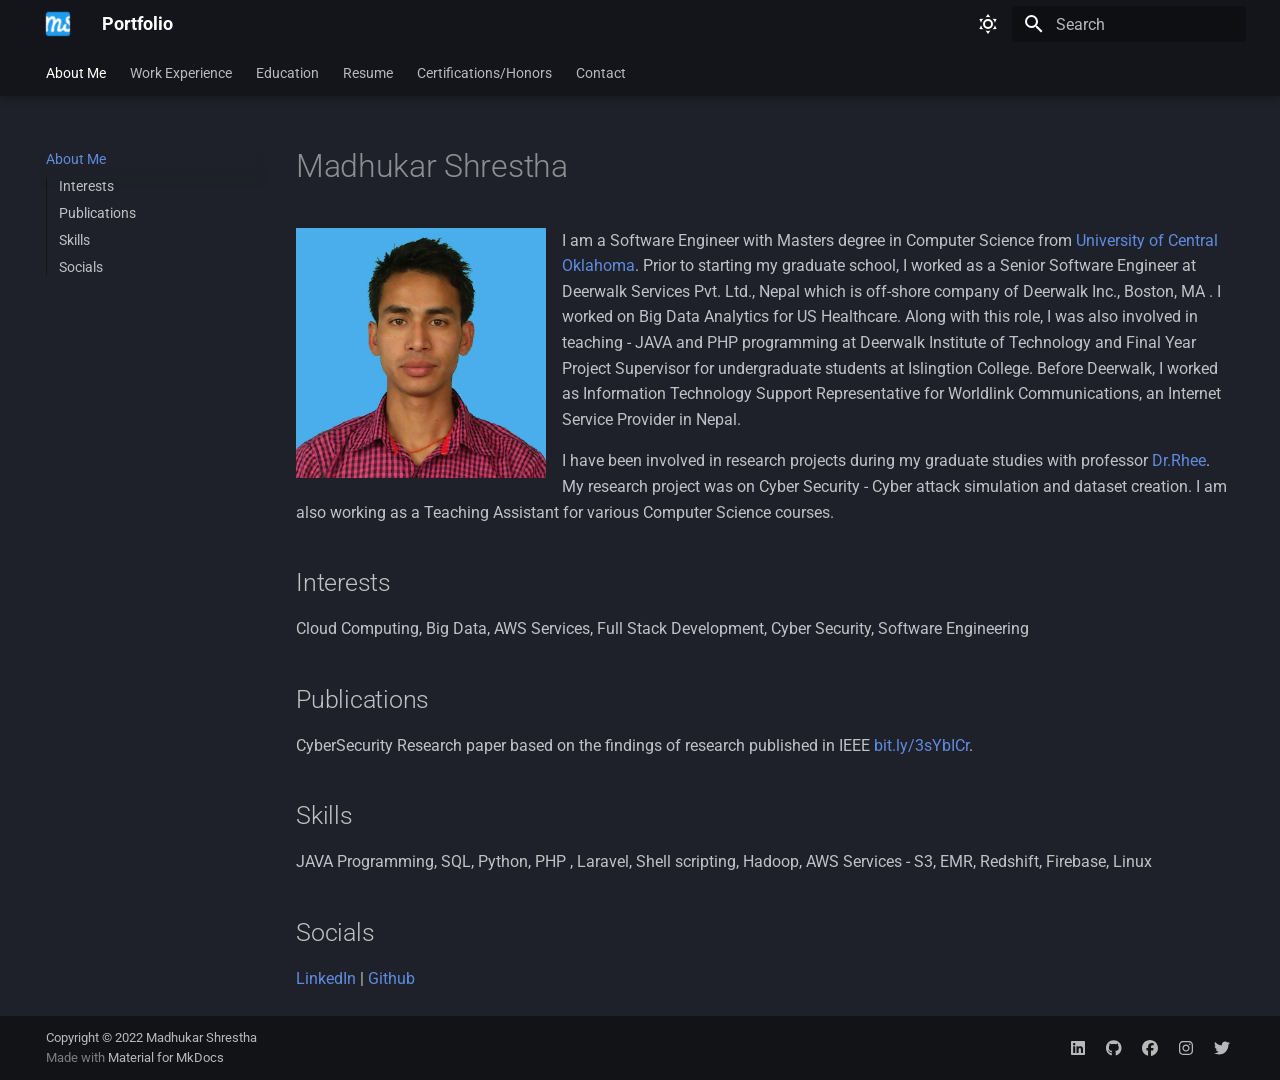
==== commit a5f84764: "Deployed 5864eba with MkDocs version: 1.5.3" ====
--- a/index.html
+++ b/index.html
@@ -12,8 +12,13 @@
         <meta name="author" content="Madhukar Shrestha">
       
       
+      
+      
+        <link rel="next" href="work_exp/">
+      
+      
       <link rel="icon" href="assets/images/favicon.png">
-      <meta name="generator" content="mkdocs-1.4.1, mkdocs-material-8.5.7">
+      <meta name="generator" content="mkdocs-1.5.3, mkdocs-material-9.5.13">
     
     
       
@@ -21,15 +26,17 @@
       
     
     
-      <link rel="stylesheet" href="assets/stylesheets/main.20d9efc8.min.css">
-      
-        
-        <link rel="stylesheet" href="assets/stylesheets/palette.cbb835fc.min.css">
-        
-      
-      
-
-    
+      <link rel="stylesheet" href="assets/stylesheets/main.7e359304.min.css">
+      
+        
+        <link rel="stylesheet" href="assets/stylesheets/palette.06af60db.min.css">
+      
+      
+
+
+    
+    
+      
     
     
       
@@ -60,9 +67,6 @@
     
     <body dir="ltr" data-md-color-scheme="slate" data-md-color-primary="black" data-md-color-accent="green">
   
-    
-    
-      <script>var palette=__md_get("__palette");if(palette&&"object"==typeof palette.color)for(var key of Object.keys(palette.color))document.body.setAttribute("data-md-color-"+key,palette.color[key])</script>
     
     <input class="md-toggle" data-md-toggle="drawer" type="checkbox" id="__drawer" autocomplete="off">
     <input class="md-toggle" data-md-toggle="search" type="checkbox" id="__search" autocomplete="off">
@@ -84,7 +88,7 @@
 
   
 
-<header class="md-header md-header--lifted" data-md-component="header">
+<header class="md-header md-header--shadow md-header--lifted" data-md-component="header">
   <nav class="md-header__inner md-grid" aria-label="Header">
     <a href="." title="Portfolio" class="md-header__button md-logo" aria-label="Portfolio" data-md-component="logo">
       
@@ -92,6 +96,7 @@
 
     </a>
     <label class="md-header__button md-icon" for="__drawer">
+      
       <svg xmlns="http://www.w3.org/2000/svg" viewBox="0 0 24 24"><path d="M3 6h18v2H3V6m0 5h18v2H3v-2m0 5h18v2H3v-2Z"/></svg>
     </label>
     <div class="md-header__title" data-md-component="header-title">
@@ -111,31 +116,39 @@
       </div>
     </div>
     
-      <form class="md-header__option" data-md-component="palette">
-        
-          
-          
-          <input class="md-option" data-md-color-media="" data-md-color-scheme="slate" data-md-color-primary="black" data-md-color-accent="green"  aria-label="Switch to light mode"  type="radio" name="__palette" id="__palette_1">
-          
-            <label class="md-header__button md-icon" title="Switch to light mode" for="__palette_2" hidden>
-              <svg xmlns="http://www.w3.org/2000/svg" viewBox="0 0 24 24"><path d="M12 7a5 5 0 0 1 5 5 5 5 0 0 1-5 5 5 5 0 0 1-5-5 5 5 0 0 1 5-5m0 2a3 3 0 0 0-3 3 3 3 0 0 0 3 3 3 3 0 0 0 3-3 3 3 0 0 0-3-3m0-7 2.39 3.42C13.65 5.15 12.84 5 12 5c-.84 0-1.65.15-2.39.42L12 2M3.34 7l4.16-.35A7.2 7.2 0 0 0 5.94 8.5c-.44.74-.69 1.5-.83 2.29L3.34 7m.02 10 1.76-3.77a7.131 7.131 0 0 0 2.38 4.14L3.36 17M20.65 7l-1.77 3.79a7.023 7.023 0 0 0-2.38-4.15l4.15.36m-.01 10-4.14.36c.59-.51 1.12-1.14 1.54-1.86.42-.73.69-1.5.83-2.29L20.64 17M12 22l-2.41-3.44c.74.27 1.55.44 2.41.44.82 0 1.63-.17 2.37-.44L12 22Z"/></svg>
-            </label>
-          
-        
-          
-          
-          <input class="md-option" data-md-color-media="" data-md-color-scheme="default" data-md-color-primary="white" data-md-color-accent="green"  aria-label="Switch to dark mode"  type="radio" name="__palette" id="__palette_2">
-          
-            <label class="md-header__button md-icon" title="Switch to dark mode" for="__palette_1" hidden>
-              <svg xmlns="http://www.w3.org/2000/svg" viewBox="0 0 24 24"><path d="m17.75 4.09-2.53 1.94.91 3.06-2.63-1.81-2.63 1.81.91-3.06-2.53-1.94L12.44 4l1.06-3 1.06 3 3.19.09m3.5 6.91-1.64 1.25.59 1.98-1.7-1.17-1.7 1.17.59-1.98L15.75 11l2.06-.05L18.5 9l.69 1.95 2.06.05m-2.28 4.95c.83-.08 1.72 1.1 1.19 1.85-.32.45-.66.87-1.08 1.27C15.17 23 8.84 23 4.94 19.07c-3.91-3.9-3.91-10.24 0-14.14.4-.4.82-.76 1.27-1.08.75-.53 1.93.36 1.85 1.19-.27 2.86.69 5.83 2.89 8.02a9.96 9.96 0 0 0 8.02 2.89m-1.64 2.02a12.08 12.08 0 0 1-7.8-3.47c-2.17-2.19-3.33-5-3.49-7.82-2.81 3.14-2.7 7.96.31 10.98 3.02 3.01 7.84 3.12 10.98.31Z"/></svg>
-            </label>
-          
-        
-      </form>
+      
+        <form class="md-header__option" data-md-component="palette">
+  
+    
+    
+    
+    <input class="md-option" data-md-color-media="" data-md-color-scheme="slate" data-md-color-primary="black" data-md-color-accent="green"  aria-label="Switch to light mode"  type="radio" name="__palette" id="__palette_0">
+    
+      <label class="md-header__button md-icon" title="Switch to light mode" for="__palette_1" hidden>
+        <svg xmlns="http://www.w3.org/2000/svg" viewBox="0 0 24 24"><path d="M12 7a5 5 0 0 1 5 5 5 5 0 0 1-5 5 5 5 0 0 1-5-5 5 5 0 0 1 5-5m0 2a3 3 0 0 0-3 3 3 3 0 0 0 3 3 3 3 0 0 0 3-3 3 3 0 0 0-3-3m0-7 2.39 3.42C13.65 5.15 12.84 5 12 5c-.84 0-1.65.15-2.39.42L12 2M3.34 7l4.16-.35A7.2 7.2 0 0 0 5.94 8.5c-.44.74-.69 1.5-.83 2.29L3.34 7m.02 10 1.76-3.77a7.131 7.131 0 0 0 2.38 4.14L3.36 17M20.65 7l-1.77 3.79a7.023 7.023 0 0 0-2.38-4.15l4.15.36m-.01 10-4.14.36c.59-.51 1.12-1.14 1.54-1.86.42-.73.69-1.5.83-2.29L20.64 17M12 22l-2.41-3.44c.74.27 1.55.44 2.41.44.82 0 1.63-.17 2.37-.44L12 22Z"/></svg>
+      </label>
+    
+  
+    
+    
+    
+    <input class="md-option" data-md-color-media="" data-md-color-scheme="default" data-md-color-primary="white" data-md-color-accent="green"  aria-label="Switch to dark mode"  type="radio" name="__palette" id="__palette_1">
+    
+      <label class="md-header__button md-icon" title="Switch to dark mode" for="__palette_0" hidden>
+        <svg xmlns="http://www.w3.org/2000/svg" viewBox="0 0 24 24"><path d="m17.75 4.09-2.53 1.94.91 3.06-2.63-1.81-2.63 1.81.91-3.06-2.53-1.94L12.44 4l1.06-3 1.06 3 3.19.09m3.5 6.91-1.64 1.25.59 1.98-1.7-1.17-1.7 1.17.59-1.98L15.75 11l2.06-.05L18.5 9l.69 1.95 2.06.05m-2.28 4.95c.83-.08 1.72 1.1 1.19 1.85-.32.45-.66.87-1.08 1.27C15.17 23 8.84 23 4.94 19.07c-3.91-3.9-3.91-10.24 0-14.14.4-.4.82-.76 1.27-1.08.75-.53 1.93.36 1.85 1.19-.27 2.86.69 5.83 2.89 8.02a9.96 9.96 0 0 0 8.02 2.89m-1.64 2.02a12.08 12.08 0 0 1-7.8-3.47c-2.17-2.19-3.33-5-3.49-7.82-2.81 3.14-2.7 7.96.31 10.98 3.02 3.01 7.84 3.12 10.98.31Z"/></svg>
+      </label>
+    
+  
+</form>
+      
+    
+    
+      <script>var media,input,key,value,palette=__md_get("__palette");if(palette&&palette.color){"(prefers-color-scheme)"===palette.color.media&&(media=matchMedia("(prefers-color-scheme: light)"),input=document.querySelector(media.matches?"[data-md-color-media='(prefers-color-scheme: light)']":"[data-md-color-media='(prefers-color-scheme: dark)']"),palette.color.media=input.getAttribute("data-md-color-media"),palette.color.scheme=input.getAttribute("data-md-color-scheme"),palette.color.primary=input.getAttribute("data-md-color-primary"),palette.color.accent=input.getAttribute("data-md-color-accent"));for([key,value]of Object.entries(palette.color))document.body.setAttribute("data-md-color-"+key,value)}</script>
     
     
     
       <label class="md-header__button md-icon" for="__search">
+        
         <svg xmlns="http://www.w3.org/2000/svg" viewBox="0 0 24 24"><path d="M9.5 3A6.5 6.5 0 0 1 16 9.5c0 1.61-.59 3.09-1.56 4.23l.27.27h.79l5 5-1.5 1.5-5-5v-.79l-.27-.27A6.516 6.516 0 0 1 9.5 16 6.5 6.5 0 0 1 3 9.5 6.5 6.5 0 0 1 9.5 3m0 2C7 5 5 7 5 9.5S7 14 9.5 14 14 12 14 9.5 12 5 9.5 5Z"/></svg>
       </label>
       <div class="md-search" data-md-component="search" role="dialog">
@@ -144,12 +157,15 @@
     <form class="md-search__form" name="search">
       <input type="text" class="md-search__input" name="query" aria-label="Search" placeholder="Search" autocapitalize="off" autocorrect="off" autocomplete="off" spellcheck="false" data-md-component="search-query" required>
       <label class="md-search__icon md-icon" for="__search">
+        
         <svg xmlns="http://www.w3.org/2000/svg" viewBox="0 0 24 24"><path d="M9.5 3A6.5 6.5 0 0 1 16 9.5c0 1.61-.59 3.09-1.56 4.23l.27.27h.79l5 5-1.5 1.5-5-5v-.79l-.27-.27A6.516 6.516 0 0 1 9.5 16 6.5 6.5 0 0 1 3 9.5 6.5 6.5 0 0 1 9.5 3m0 2C7 5 5 7 5 9.5S7 14 9.5 14 14 12 14 9.5 12 5 9.5 5Z"/></svg>
+        
         <svg xmlns="http://www.w3.org/2000/svg" viewBox="0 0 24 24"><path d="M20 11v2H8l5.5 5.5-1.42 1.42L4.16 12l7.92-7.92L13.5 5.5 8 11h12Z"/></svg>
       </label>
       <nav class="md-search__options" aria-label="Search">
         
         <button type="reset" class="md-search__icon md-icon" title="Clear" aria-label="Clear" tabindex="-1">
+          
           <svg xmlns="http://www.w3.org/2000/svg" viewBox="0 0 24 24"><path d="M19 6.41 17.59 5 12 10.59 6.41 5 5 6.41 10.59 12 5 17.59 6.41 19 12 13.41 17.59 19 19 17.59 13.41 12 19 6.41Z"/></svg>
         </button>
       </nav>
@@ -161,7 +177,7 @@
           <div class="md-search-result__meta">
             Initializing search
           </div>
-          <ol class="md-search-result__list"></ol>
+          <ol class="md-search-result__list" role="presentation"></ol>
         </div>
       </div>
     </div>
@@ -174,7 +190,7 @@
     
       
 <nav class="md-tabs" aria-label="Tabs" data-md-component="tabs">
-  <div class="md-tabs__inner md-grid">
+  <div class="md-grid">
     <ul class="md-tabs__list">
       
         
@@ -182,73 +198,103 @@
   
     
   
-
-
-  <li class="md-tabs__item">
-    <a href="." class="md-tabs__link md-tabs__link--active">
-      About Me
-    </a>
-  </li>
-
-      
-        
-  
-  
-
-
-  <li class="md-tabs__item">
-    <a href="work_exp/" class="md-tabs__link">
-      Work Experience
-    </a>
-  </li>
-
-      
-        
-  
-  
-
-
-  <li class="md-tabs__item">
-    <a href="edu_details/" class="md-tabs__link">
-      Education
-    </a>
-  </li>
-
-      
-        
-  
-  
-
-
-  <li class="md-tabs__item">
-    <a href="cv/" class="md-tabs__link">
-      Resume
-    </a>
-  </li>
-
-      
-        
-  
-  
-
-
-  <li class="md-tabs__item">
-    <a href="certification/" class="md-tabs__link">
-      Certifications/Honors
-    </a>
-  </li>
-
-      
-        
-  
-  
-
-
-  <li class="md-tabs__item">
-    <a href="contact/" class="md-tabs__link">
-      Contact
-    </a>
-  </li>
+  
+    <li class="md-tabs__item md-tabs__item--active">
+      <a href="." class="md-tabs__link">
+        
+  
+    
+  
+  About Me
+
+      </a>
+    </li>
+  
+
+      
+        
+  
+  
+  
+    <li class="md-tabs__item">
+      <a href="work_exp/" class="md-tabs__link">
+        
+  
+    
+  
+  Work Experience
+
+      </a>
+    </li>
+  
+
+      
+        
+  
+  
+  
+    <li class="md-tabs__item">
+      <a href="edu_details/" class="md-tabs__link">
+        
+  
+    
+  
+  Education
+
+      </a>
+    </li>
+  
+
+      
+        
+  
+  
+  
+    <li class="md-tabs__item">
+      <a href="cv/" class="md-tabs__link">
+        
+  
+    
+  
+  Resume
+
+      </a>
+    </li>
+  
+
+      
+        
+  
+  
+  
+    <li class="md-tabs__item">
+      <a href="certification/" class="md-tabs__link">
+        
+  
+    
+  
+  Certifications/Honors
+
+      </a>
+    </li>
+  
+
+      
+        
+  
+  
+  
+    <li class="md-tabs__item">
+      <a href="contact/" class="md-tabs__link">
+        
+  
+    
+  
+  Contact
+
+      </a>
+    </li>
+  
 
       
     </ul>
@@ -273,6 +319,7 @@
                   <div class="md-sidebar__inner">
                     
 
+
   
 
 
@@ -292,28 +339,39 @@
     
       
       
-      
-
-  
-  
-    
+  
+  
+    
+  
   
   
     <li class="md-nav__item md-nav__item--active">
       
-      <input class="md-nav__toggle md-toggle" data-md-toggle="toc" type="checkbox" id="__toc">
+      <input class="md-nav__toggle md-toggle" type="checkbox" id="__toc">
       
       
         
       
       
         <label class="md-nav__link md-nav__link--active" for="__toc">
-          About Me
+          
+  
+  <span class="md-ellipsis">
+    About Me
+  </span>
+  
+
           <span class="md-nav__icon md-icon"></span>
         </label>
       
       <a href="." class="md-nav__link md-nav__link--active">
-        About Me
+        
+  
+  <span class="md-ellipsis">
+    About Me
+  </span>
+  
+
       </a>
       
         
@@ -333,21 +391,36 @@
       
         <li class="md-nav__item">
   <a href="#interests" class="md-nav__link">
-    Interests
+    <span class="md-ellipsis">
+      Interests
+    </span>
+  </a>
+  
+</li>
+      
+        <li class="md-nav__item">
+  <a href="#publications" class="md-nav__link">
+    <span class="md-ellipsis">
+      Publications
+    </span>
   </a>
   
 </li>
       
         <li class="md-nav__item">
   <a href="#skills" class="md-nav__link">
-    Skills
+    <span class="md-ellipsis">
+      Skills
+    </span>
   </a>
   
 </li>
       
         <li class="md-nav__item">
   <a href="#socials" class="md-nav__link">
-    Socials
+    <span class="md-ellipsis">
+      Socials
+    </span>
   </a>
   
 </li>
@@ -362,74 +435,99 @@
     
       
       
-      
-
+  
   
   
   
     <li class="md-nav__item">
       <a href="work_exp/" class="md-nav__link">
-        Work Experience
-      </a>
-    </li>
-  
-
-    
-      
-      
-      
-
+        
+  
+  <span class="md-ellipsis">
+    Work Experience
+  </span>
+  
+
+      </a>
+    </li>
+  
+
+    
+      
+      
+  
   
   
   
     <li class="md-nav__item">
       <a href="edu_details/" class="md-nav__link">
-        Education
-      </a>
-    </li>
-  
-
-    
-      
-      
-      
-
+        
+  
+  <span class="md-ellipsis">
+    Education
+  </span>
+  
+
+      </a>
+    </li>
+  
+
+    
+      
+      
+  
   
   
   
     <li class="md-nav__item">
       <a href="cv/" class="md-nav__link">
-        Resume
-      </a>
-    </li>
-  
-
-    
-      
-      
-      
-
+        
+  
+  <span class="md-ellipsis">
+    Resume
+  </span>
+  
+
+      </a>
+    </li>
+  
+
+    
+      
+      
+  
   
   
   
     <li class="md-nav__item">
       <a href="certification/" class="md-nav__link">
-        Certifications/Honors
-      </a>
-    </li>
-  
-
-    
-      
-      
-      
-
+        
+  
+  <span class="md-ellipsis">
+    Certifications/Honors
+  </span>
+  
+
+      </a>
+    </li>
+  
+
+    
+      
+      
+  
   
   
   
     <li class="md-nav__item">
       <a href="contact/" class="md-nav__link">
-        Contact
+        
+  
+  <span class="md-ellipsis">
+    Contact
+  </span>
+  
+
       </a>
     </li>
   
@@ -452,14 +550,23 @@
 
 <h1 id="madhukar-shrestha">Madhukar Shrestha<a class="headerlink" href="#madhukar-shrestha" title="Permanent link">&para;</a></h1>
 <p><img align="left" alt="Madhukar Shrestha" src="assets/images/photo1.jpeg" style="height:250px;width:250px" /></p>
-<p>I am a Software Engineer, pursuing a Masters in Computer Science at <a href="https://www.uco.edu/">University of Central Oklahoma</a>. Prior to starting my graduate school, I worked as a Senior Software Engineer at Deerwalk Services Pvt. Ltd., Nepal. I worked on Big Data Analytics for US Healthcare. Along with this role, I was also involved in teaching programming - JAVA and PHP at Deerwalk Institute of Technology and Final Year Project Supervisor for undergraduate students at Islingtion College. Before Deerwalk, I worked as Information Technology Support Representative for Worldlink Communications, an Internet Service Provider in Nepal.</p>
+<p>I am a Software Engineer with Masters degree in Computer Science from <a href="https://www.uco.edu/">University of Central Oklahoma</a>. Prior to starting my graduate school, I worked as a Senior Software Engineer at Deerwalk Services Pvt. Ltd., Nepal which is off-shore company of Deerwalk Inc., Boston, MA . I worked on Big Data Analytics for US Healthcare. Along with this role, I was also involved in teaching - JAVA and PHP programming at Deerwalk Institute of Technology and Final Year Project Supervisor for undergraduate students at Islingtion College. Before Deerwalk, I worked as Information Technology Support Representative for Worldlink Communications, an Internet Service Provider in Nepal.</p>
 <p>I have been involved in research projects during my graduate studies with professor <a href="https://rhee.systems/">Dr.Rhee</a>. My research project was on Cyber Security - Cyber attack simulation and dataset creation. I am also working as a Teaching Assistant for various Computer Science courses.</p>
 <h2 id="interests">Interests<a class="headerlink" href="#interests" title="Permanent link">&para;</a></h2>
 <p>Cloud Computing, Big Data, AWS Services, Full Stack Development,  Cyber Security, Software Engineering</p>
+<h2 id="publications">Publications<a class="headerlink" href="#publications" title="Permanent link">&para;</a></h2>
+<p>CyberSecurity Research paper based on the findings of research published in IEEE <a href="https://bit.ly/3sYbICr">bit.ly/3sYbICr</a>.</p>
 <h2 id="skills">Skills<a class="headerlink" href="#skills" title="Permanent link">&para;</a></h2>
 <p>JAVA Programming, SQL, Python, PHP , Laravel, Shell scripting, Hadoop, AWS Services - S3, EMR, Redshift, Firebase, Linux</p>
 <h2 id="socials">Socials<a class="headerlink" href="#socials" title="Permanent link">&para;</a></h2>
 <p><a href="https://www.linkedin.com/in/sthamadhukar/">LinkedIn</a> | <a href="https://github.com/sthamadhukar">Github</a></p>
+
+
+
+
+
+
+
 
 
 
@@ -470,37 +577,18 @@
             </div>
           
           
+<script>var target=document.getElementById(location.hash.slice(1));target&&target.name&&(target.checked=target.name.startsWith("__tabbed_"))</script>
         </div>
         
-          <a href="#" class="md-top md-icon" data-md-component="top" hidden>
-            <svg xmlns="http://www.w3.org/2000/svg" viewBox="0 0 24 24"><path d="M13 20h-2V8l-5.5 5.5-1.42-1.42L12 4.16l7.92 7.92-1.42 1.42L13 8v12Z"/></svg>
-            Back to top
-          </a>
+          <button type="button" class="md-top md-icon" data-md-component="top" hidden>
+  
+  <svg xmlns="http://www.w3.org/2000/svg" viewBox="0 0 24 24"><path d="M13 20h-2V8l-5.5 5.5-1.42-1.42L12 4.16l7.92 7.92-1.42 1.42L13 8v12Z"/></svg>
+  Back to top
+</button>
         
       </main>
       
         <footer class="md-footer">
-  
-    
-    <nav class="md-footer__inner md-grid" aria-label="Footer" >
-      
-      
-        
-        <a href="work_exp/" class="md-footer__link md-footer__link--next" aria-label="Next: Work Experience" rel="next">
-          <div class="md-footer__title">
-            <div class="md-ellipsis">
-              <span class="md-footer__direction">
-                Next
-              </span>
-              Work Experience
-            </div>
-          </div>
-          <div class="md-footer__button md-icon">
-            <svg xmlns="http://www.w3.org/2000/svg" viewBox="0 0 24 24"><path d="M4 11v2h12l-5.5 5.5 1.42 1.42L19.84 12l-7.92-7.92L10.5 5.5 16 11H4Z"/></svg>
-          </div>
-        </a>
-      
-    </nav>
   
   <div class="md-footer-meta md-typeset">
     <div class="md-footer-meta__inner md-grid">
@@ -522,44 +610,54 @@
   
     
     
+    
+    
       
       
     
     <a href="https://www.linkedin.com/in/sthamadhukar/" target="_blank" rel="noopener" title="www.linkedin.com" class="md-social__link">
-      <svg xmlns="http://www.w3.org/2000/svg" viewBox="0 0 448 512"><!--! Font Awesome Free 6.2.0 by @fontawesome - https://fontawesome.com License - https://fontawesome.com/license/free (Icons: CC BY 4.0, Fonts: SIL OFL 1.1, Code: MIT License) Copyright 2022 Fonticons, Inc.--><path d="M416 32H31.9C14.3 32 0 46.5 0 64.3v383.4C0 465.5 14.3 480 31.9 480H416c17.6 0 32-14.5 32-32.3V64.3c0-17.8-14.4-32.3-32-32.3zM135.4 416H69V202.2h66.5V416zm-33.2-243c-21.3 0-38.5-17.3-38.5-38.5S80.9 96 102.2 96c21.2 0 38.5 17.3 38.5 38.5 0 21.3-17.2 38.5-38.5 38.5zm282.1 243h-66.4V312c0-24.8-.5-56.7-34.5-56.7-34.6 0-39.9 27-39.9 54.9V416h-66.4V202.2h63.7v29.2h.9c8.9-16.8 30.6-34.5 62.9-34.5 67.2 0 79.7 44.3 79.7 101.9V416z"/></svg>
-    </a>
-  
+      <svg xmlns="http://www.w3.org/2000/svg" viewBox="0 0 448 512"><!--! Font Awesome Free 6.5.1 by @fontawesome - https://fontawesome.com License - https://fontawesome.com/license/free (Icons: CC BY 4.0, Fonts: SIL OFL 1.1, Code: MIT License) Copyright 2023 Fonticons, Inc.--><path d="M416 32H31.9C14.3 32 0 46.5 0 64.3v383.4C0 465.5 14.3 480 31.9 480H416c17.6 0 32-14.5 32-32.3V64.3c0-17.8-14.4-32.3-32-32.3zM135.4 416H69V202.2h66.5V416zm-33.2-243c-21.3 0-38.5-17.3-38.5-38.5S80.9 96 102.2 96c21.2 0 38.5 17.3 38.5 38.5 0 21.3-17.2 38.5-38.5 38.5zm282.1 243h-66.4V312c0-24.8-.5-56.7-34.5-56.7-34.6 0-39.9 27-39.9 54.9V416h-66.4V202.2h63.7v29.2h.9c8.9-16.8 30.6-34.5 62.9-34.5 67.2 0 79.7 44.3 79.7 101.9V416z"/></svg>
+    </a>
+  
+    
+    
     
     
       
       
     
     <a href="https://github.com/sthamadhukar" target="_blank" rel="noopener" title="github.com" class="md-social__link">
-      <svg xmlns="http://www.w3.org/2000/svg" viewBox="0 0 496 512"><!--! Font Awesome Free 6.2.0 by @fontawesome - https://fontawesome.com License - https://fontawesome.com/license/free (Icons: CC BY 4.0, Fonts: SIL OFL 1.1, Code: MIT License) Copyright 2022 Fonticons, Inc.--><path d="M165.9 397.4c0 2-2.3 3.6-5.2 3.6-3.3.3-5.6-1.3-5.6-3.6 0-2 2.3-3.6 5.2-3.6 3-.3 5.6 1.3 5.6 3.6zm-31.1-4.5c-.7 2 1.3 4.3 4.3 4.9 2.6 1 5.6 0 6.2-2s-1.3-4.3-4.3-5.2c-2.6-.7-5.5.3-6.2 2.3zm44.2-1.7c-2.9.7-4.9 2.6-4.6 4.9.3 2 2.9 3.3 5.9 2.6 2.9-.7 4.9-2.6 4.6-4.6-.3-1.9-3-3.2-5.9-2.9zM244.8 8C106.1 8 0 113.3 0 252c0 110.9 69.8 205.8 169.5 239.2 12.8 2.3 17.3-5.6 17.3-12.1 0-6.2-.3-40.4-.3-61.4 0 0-70 15-84.7-29.8 0 0-11.4-29.1-27.8-36.6 0 0-22.9-15.7 1.6-15.4 0 0 24.9 2 38.6 25.8 21.9 38.6 58.6 27.5 72.9 20.9 2.3-16 8.8-27.1 16-33.7-55.9-6.2-112.3-14.3-112.3-110.5 0-27.5 7.6-41.3 23.6-58.9-2.6-6.5-11.1-33.3 2.6-67.9 20.9-6.5 69 27 69 27 20-5.6 41.5-8.5 62.8-8.5s42.8 2.9 62.8 8.5c0 0 48.1-33.6 69-27 13.7 34.7 5.2 61.4 2.6 67.9 16 17.7 25.8 31.5 25.8 58.9 0 96.5-58.9 104.2-114.8 110.5 9.2 7.9 17 22.9 17 46.4 0 33.7-.3 75.4-.3 83.6 0 6.5 4.6 14.4 17.3 12.1C428.2 457.8 496 362.9 496 252 496 113.3 383.5 8 244.8 8zM97.2 352.9c-1.3 1-1 3.3.7 5.2 1.6 1.6 3.9 2.3 5.2 1 1.3-1 1-3.3-.7-5.2-1.6-1.6-3.9-2.3-5.2-1zm-10.8-8.1c-.7 1.3.3 2.9 2.3 3.9 1.6 1 3.6.7 4.3-.7.7-1.3-.3-2.9-2.3-3.9-2-.6-3.6-.3-4.3.7zm32.4 35.6c-1.6 1.3-1 4.3 1.3 6.2 2.3 2.3 5.2 2.6 6.5 1 1.3-1.3.7-4.3-1.3-6.2-2.2-2.3-5.2-2.6-6.5-1zm-11.4-14.7c-1.6 1-1.6 3.6 0 5.9 1.6 2.3 4.3 3.3 5.6 2.3 1.6-1.3 1.6-3.9 0-6.2-1.4-2.3-4-3.3-5.6-2z"/></svg>
-    </a>
-  
+      <svg xmlns="http://www.w3.org/2000/svg" viewBox="0 0 496 512"><!--! Font Awesome Free 6.5.1 by @fontawesome - https://fontawesome.com License - https://fontawesome.com/license/free (Icons: CC BY 4.0, Fonts: SIL OFL 1.1, Code: MIT License) Copyright 2023 Fonticons, Inc.--><path d="M165.9 397.4c0 2-2.3 3.6-5.2 3.6-3.3.3-5.6-1.3-5.6-3.6 0-2 2.3-3.6 5.2-3.6 3-.3 5.6 1.3 5.6 3.6zm-31.1-4.5c-.7 2 1.3 4.3 4.3 4.9 2.6 1 5.6 0 6.2-2s-1.3-4.3-4.3-5.2c-2.6-.7-5.5.3-6.2 2.3zm44.2-1.7c-2.9.7-4.9 2.6-4.6 4.9.3 2 2.9 3.3 5.9 2.6 2.9-.7 4.9-2.6 4.6-4.6-.3-1.9-3-3.2-5.9-2.9zM244.8 8C106.1 8 0 113.3 0 252c0 110.9 69.8 205.8 169.5 239.2 12.8 2.3 17.3-5.6 17.3-12.1 0-6.2-.3-40.4-.3-61.4 0 0-70 15-84.7-29.8 0 0-11.4-29.1-27.8-36.6 0 0-22.9-15.7 1.6-15.4 0 0 24.9 2 38.6 25.8 21.9 38.6 58.6 27.5 72.9 20.9 2.3-16 8.8-27.1 16-33.7-55.9-6.2-112.3-14.3-112.3-110.5 0-27.5 7.6-41.3 23.6-58.9-2.6-6.5-11.1-33.3 2.6-67.9 20.9-6.5 69 27 69 27 20-5.6 41.5-8.5 62.8-8.5s42.8 2.9 62.8 8.5c0 0 48.1-33.6 69-27 13.7 34.7 5.2 61.4 2.6 67.9 16 17.7 25.8 31.5 25.8 58.9 0 96.5-58.9 104.2-114.8 110.5 9.2 7.9 17 22.9 17 46.4 0 33.7-.3 75.4-.3 83.6 0 6.5 4.6 14.4 17.3 12.1C428.2 457.8 496 362.9 496 252 496 113.3 383.5 8 244.8 8zM97.2 352.9c-1.3 1-1 3.3.7 5.2 1.6 1.6 3.9 2.3 5.2 1 1.3-1 1-3.3-.7-5.2-1.6-1.6-3.9-2.3-5.2-1zm-10.8-8.1c-.7 1.3.3 2.9 2.3 3.9 1.6 1 3.6.7 4.3-.7.7-1.3-.3-2.9-2.3-3.9-2-.6-3.6-.3-4.3.7zm32.4 35.6c-1.6 1.3-1 4.3 1.3 6.2 2.3 2.3 5.2 2.6 6.5 1 1.3-1.3.7-4.3-1.3-6.2-2.2-2.3-5.2-2.6-6.5-1zm-11.4-14.7c-1.6 1-1.6 3.6 0 5.9 1.6 2.3 4.3 3.3 5.6 2.3 1.6-1.3 1.6-3.9 0-6.2-1.4-2.3-4-3.3-5.6-2z"/></svg>
+    </a>
+  
+    
+    
     
     
       
       
     
     <a href="https://www.facebook.com/sthamadboy/" target="_blank" rel="noopener" title="www.facebook.com" class="md-social__link">
-      <svg xmlns="http://www.w3.org/2000/svg" viewBox="0 0 512 512"><!--! Font Awesome Free 6.2.0 by @fontawesome - https://fontawesome.com License - https://fontawesome.com/license/free (Icons: CC BY 4.0, Fonts: SIL OFL 1.1, Code: MIT License) Copyright 2022 Fonticons, Inc.--><path d="M504 256C504 119 393 8 256 8S8 119 8 256c0 123.78 90.69 226.38 209.25 245V327.69h-63V256h63v-54.64c0-62.15 37-96.48 93.67-96.48 27.14 0 55.52 4.84 55.52 4.84v61h-31.28c-30.8 0-40.41 19.12-40.41 38.73V256h68.78l-11 71.69h-57.78V501C413.31 482.38 504 379.78 504 256z"/></svg>
-    </a>
-  
+      <svg xmlns="http://www.w3.org/2000/svg" viewBox="0 0 512 512"><!--! Font Awesome Free 6.5.1 by @fontawesome - https://fontawesome.com License - https://fontawesome.com/license/free (Icons: CC BY 4.0, Fonts: SIL OFL 1.1, Code: MIT License) Copyright 2023 Fonticons, Inc.--><path d="M512 256C512 114.6 397.4 0 256 0S0 114.6 0 256c0 120 82.7 220.8 194.2 248.5V334.2h-52.8V256h52.8v-33.7c0-87.1 39.4-127.5 125-127.5 16.2 0 44.2 3.2 55.7 6.4V172c-6-.6-16.5-1-29.6-1-42 0-58.2 15.9-58.2 57.2V256h83.6l-14.4 78.2H287v175.9C413.8 494.8 512 386.9 512 256z"/></svg>
+    </a>
+  
+    
+    
     
     
       
       
     
     <a href="https://www.instagram.com/sthamadhukar/" target="_blank" rel="noopener" title="www.instagram.com" class="md-social__link">
-      <svg xmlns="http://www.w3.org/2000/svg" viewBox="0 0 448 512"><!--! Font Awesome Free 6.2.0 by @fontawesome - https://fontawesome.com License - https://fontawesome.com/license/free (Icons: CC BY 4.0, Fonts: SIL OFL 1.1, Code: MIT License) Copyright 2022 Fonticons, Inc.--><path d="M224.1 141c-63.6 0-114.9 51.3-114.9 114.9s51.3 114.9 114.9 114.9S339 319.5 339 255.9 287.7 141 224.1 141zm0 189.6c-41.1 0-74.7-33.5-74.7-74.7s33.5-74.7 74.7-74.7 74.7 33.5 74.7 74.7-33.6 74.7-74.7 74.7zm146.4-194.3c0 14.9-12 26.8-26.8 26.8-14.9 0-26.8-12-26.8-26.8s12-26.8 26.8-26.8 26.8 12 26.8 26.8zm76.1 27.2c-1.7-35.9-9.9-67.7-36.2-93.9-26.2-26.2-58-34.4-93.9-36.2-37-2.1-147.9-2.1-184.9 0-35.8 1.7-67.6 9.9-93.9 36.1s-34.4 58-36.2 93.9c-2.1 37-2.1 147.9 0 184.9 1.7 35.9 9.9 67.7 36.2 93.9s58 34.4 93.9 36.2c37 2.1 147.9 2.1 184.9 0 35.9-1.7 67.7-9.9 93.9-36.2 26.2-26.2 34.4-58 36.2-93.9 2.1-37 2.1-147.8 0-184.8zM398.8 388c-7.8 19.6-22.9 34.7-42.6 42.6-29.5 11.7-99.5 9-132.1 9s-102.7 2.6-132.1-9c-19.6-7.8-34.7-22.9-42.6-42.6-11.7-29.5-9-99.5-9-132.1s-2.6-102.7 9-132.1c7.8-19.6 22.9-34.7 42.6-42.6 29.5-11.7 99.5-9 132.1-9s102.7-2.6 132.1 9c19.6 7.8 34.7 22.9 42.6 42.6 11.7 29.5 9 99.5 9 132.1s2.7 102.7-9 132.1z"/></svg>
-    </a>
-  
+      <svg xmlns="http://www.w3.org/2000/svg" viewBox="0 0 448 512"><!--! Font Awesome Free 6.5.1 by @fontawesome - https://fontawesome.com License - https://fontawesome.com/license/free (Icons: CC BY 4.0, Fonts: SIL OFL 1.1, Code: MIT License) Copyright 2023 Fonticons, Inc.--><path d="M224.1 141c-63.6 0-114.9 51.3-114.9 114.9s51.3 114.9 114.9 114.9S339 319.5 339 255.9 287.7 141 224.1 141zm0 189.6c-41.1 0-74.7-33.5-74.7-74.7s33.5-74.7 74.7-74.7 74.7 33.5 74.7 74.7-33.6 74.7-74.7 74.7zm146.4-194.3c0 14.9-12 26.8-26.8 26.8-14.9 0-26.8-12-26.8-26.8s12-26.8 26.8-26.8 26.8 12 26.8 26.8zm76.1 27.2c-1.7-35.9-9.9-67.7-36.2-93.9-26.2-26.2-58-34.4-93.9-36.2-37-2.1-147.9-2.1-184.9 0-35.8 1.7-67.6 9.9-93.9 36.1s-34.4 58-36.2 93.9c-2.1 37-2.1 147.9 0 184.9 1.7 35.9 9.9 67.7 36.2 93.9s58 34.4 93.9 36.2c37 2.1 147.9 2.1 184.9 0 35.9-1.7 67.7-9.9 93.9-36.2 26.2-26.2 34.4-58 36.2-93.9 2.1-37 2.1-147.8 0-184.8zM398.8 388c-7.8 19.6-22.9 34.7-42.6 42.6-29.5 11.7-99.5 9-132.1 9s-102.7 2.6-132.1-9c-19.6-7.8-34.7-22.9-42.6-42.6-11.7-29.5-9-99.5-9-132.1s-2.6-102.7 9-132.1c7.8-19.6 22.9-34.7 42.6-42.6 29.5-11.7 99.5-9 132.1-9s102.7-2.6 132.1 9c19.6 7.8 34.7 22.9 42.6 42.6 11.7 29.5 9 99.5 9 132.1s2.7 102.7-9 132.1z"/></svg>
+    </a>
+  
+    
+    
     
     
     <a href="#" target="_blank" rel="noopener" title="" class="md-social__link">
-      <svg xmlns="http://www.w3.org/2000/svg" viewBox="0 0 512 512"><!--! Font Awesome Free 6.2.0 by @fontawesome - https://fontawesome.com License - https://fontawesome.com/license/free (Icons: CC BY 4.0, Fonts: SIL OFL 1.1, Code: MIT License) Copyright 2022 Fonticons, Inc.--><path d="M459.37 151.716c.325 4.548.325 9.097.325 13.645 0 138.72-105.583 298.558-298.558 298.558-59.452 0-114.68-17.219-161.137-47.106 8.447.974 16.568 1.299 25.34 1.299 49.055 0 94.213-16.568 130.274-44.832-46.132-.975-84.792-31.188-98.112-72.772 6.498.974 12.995 1.624 19.818 1.624 9.421 0 18.843-1.3 27.614-3.573-48.081-9.747-84.143-51.98-84.143-102.985v-1.299c13.969 7.797 30.214 12.67 47.431 13.319-28.264-18.843-46.781-51.005-46.781-87.391 0-19.492 5.197-37.36 14.294-52.954 51.655 63.675 129.3 105.258 216.365 109.807-1.624-7.797-2.599-15.918-2.599-24.04 0-57.828 46.782-104.934 104.934-104.934 30.213 0 57.502 12.67 76.67 33.137 23.715-4.548 46.456-13.32 66.599-25.34-7.798 24.366-24.366 44.833-46.132 57.827 21.117-2.273 41.584-8.122 60.426-16.243-14.292 20.791-32.161 39.308-52.628 54.253z"/></svg>
+      <svg xmlns="http://www.w3.org/2000/svg" viewBox="0 0 512 512"><!--! Font Awesome Free 6.5.1 by @fontawesome - https://fontawesome.com License - https://fontawesome.com/license/free (Icons: CC BY 4.0, Fonts: SIL OFL 1.1, Code: MIT License) Copyright 2023 Fonticons, Inc.--><path d="M459.37 151.716c.325 4.548.325 9.097.325 13.645 0 138.72-105.583 298.558-298.558 298.558-59.452 0-114.68-17.219-161.137-47.106 8.447.974 16.568 1.299 25.34 1.299 49.055 0 94.213-16.568 130.274-44.832-46.132-.975-84.792-31.188-98.112-72.772 6.498.974 12.995 1.624 19.818 1.624 9.421 0 18.843-1.3 27.614-3.573-48.081-9.747-84.143-51.98-84.143-102.985v-1.299c13.969 7.797 30.214 12.67 47.431 13.319-28.264-18.843-46.781-51.005-46.781-87.391 0-19.492 5.197-37.36 14.294-52.954 51.655 63.675 129.3 105.258 216.365 109.807-1.624-7.797-2.599-15.918-2.599-24.04 0-57.828 46.782-104.934 104.934-104.934 30.213 0 57.502 12.67 76.67 33.137 23.715-4.548 46.456-13.32 66.599-25.34-7.798 24.366-24.366 44.833-46.132 57.827 21.117-2.273 41.584-8.122 60.426-16.243-14.292 20.791-32.161 39.308-52.628 54.253z"/></svg>
     </a>
   
 </div>
@@ -573,10 +671,11 @@
       <div class="md-dialog__inner md-typeset"></div>
     </div>
     
-    <script id="__config" type="application/json">{"base": ".", "features": ["navigation.top", "navigation.tabs", "navigation.tabs.sticky", "toc.integrate"], "search": "assets/javascripts/workers/search.16e2a7d4.min.js", "translations": {"clipboard.copied": "Copied to clipboard", "clipboard.copy": "Copy to clipboard", "search.config.lang": "en", "search.config.pipeline": "trimmer, stopWordFilter", "search.config.separator": "[\\s\\-]+", "search.placeholder": "Search", "search.result.more.one": "1 more on this page", "search.result.more.other": "# more on this page", "search.result.none": "No matching documents", "search.result.one": "1 matching document", "search.result.other": "# matching documents", "search.result.placeholder": "Type to start searching", "search.result.term.missing": "Missing", "select.version.title": "Select version"}}</script>
-    
-    
-      <script src="assets/javascripts/bundle.8492ddcf.min.js"></script>
+    
+    <script id="__config" type="application/json">{"base": ".", "features": ["navigation.top", "navigation.tabs", "navigation.tabs.sticky", "toc.integrate"], "search": "assets/javascripts/workers/search.b8dbb3d2.min.js", "translations": {"clipboard.copied": "Copied to clipboard", "clipboard.copy": "Copy to clipboard", "search.result.more.one": "1 more on this page", "search.result.more.other": "# more on this page", "search.result.none": "No matching documents", "search.result.one": "1 matching document", "search.result.other": "# matching documents", "search.result.placeholder": "Type to start searching", "search.result.term.missing": "Missing", "select.version": "Select version"}}</script>
+    
+    
+      <script src="assets/javascripts/bundle.c8d2eff1.min.js"></script>
       
     
   </body>
--- a/assets/stylesheets/main.7e359304.min.css
+++ b/assets/stylesheets/main.7e359304.min.css
@@ -0,0 +1 @@
+@charset "UTF-8";html{-webkit-text-size-adjust:none;-moz-text-size-adjust:none;text-size-adjust:none;box-sizing:border-box}*,:after,:before{box-sizing:inherit}@media (prefers-reduced-motion){*,:after,:before{transition:none!important}}body{margin:0}a,button,input,label{-webkit-tap-highlight-color:transparent}a{color:inherit;text-decoration:none}hr{border:0;box-sizing:initial;display:block;height:.05rem;overflow:visible;padding:0}small{font-size:80%}sub,sup{line-height:1em}img{border-style:none}table{border-collapse:initial;border-spacing:0}td,th{font-weight:400;vertical-align:top}button{background:#0000;border:0;font-family:inherit;font-size:inherit;margin:0;padding:0}input{border:0;outline:none}:root{--md-primary-fg-color:#4051b5;--md-primary-fg-color--light:#5d6cc0;--md-primary-fg-color--dark:#303fa1;--md-primary-bg-color:#fff;--md-primary-bg-color--light:#ffffffb3;--md-accent-fg-color:#526cfe;--md-accent-fg-color--transparent:#526cfe1a;--md-accent-bg-color:#fff;--md-accent-bg-color--light:#ffffffb3}[data-md-color-scheme=default]{color-scheme:light}[data-md-color-scheme=default] img[src$="#gh-dark-mode-only"],[data-md-color-scheme=default] img[src$="#only-dark"]{display:none}:root,[data-md-color-scheme=default]{--md-hue:225deg;--md-default-fg-color:#000000de;--md-default-fg-color--light:#0000008a;--md-default-fg-color--lighter:#00000052;--md-default-fg-color--lightest:#00000012;--md-default-bg-color:#fff;--md-default-bg-color--light:#ffffffb3;--md-default-bg-color--lighter:#ffffff4d;--md-default-bg-color--lightest:#ffffff1f;--md-code-fg-color:#36464e;--md-code-bg-color:#f5f5f5;--md-code-hl-color:#4287ff;--md-code-hl-color--light:#4287ff1a;--md-code-hl-number-color:#d52a2a;--md-code-hl-special-color:#db1457;--md-code-hl-function-color:#a846b9;--md-code-hl-constant-color:#6e59d9;--md-code-hl-keyword-color:#3f6ec6;--md-code-hl-string-color:#1c7d4d;--md-code-hl-name-color:var(--md-code-fg-color);--md-code-hl-operator-color:var(--md-default-fg-color--light);--md-code-hl-punctuation-color:var(--md-default-fg-color--light);--md-code-hl-comment-color:var(--md-default-fg-color--light);--md-code-hl-generic-color:var(--md-default-fg-color--light);--md-code-hl-variable-color:var(--md-default-fg-color--light);--md-typeset-color:var(--md-default-fg-color);--md-typeset-a-color:var(--md-primary-fg-color);--md-typeset-del-color:#f5503d26;--md-typeset-ins-color:#0bd57026;--md-typeset-kbd-color:#fafafa;--md-typeset-kbd-accent-color:#fff;--md-typeset-kbd-border-color:#b8b8b8;--md-typeset-mark-color:#ffff0080;--md-typeset-table-color:#0000001f;--md-typeset-table-color--light:rgba(0,0,0,.035);--md-admonition-fg-color:var(--md-default-fg-color);--md-admonition-bg-color:var(--md-default-bg-color);--md-warning-fg-color:#000000de;--md-warning-bg-color:#ff9;--md-footer-fg-color:#fff;--md-footer-fg-color--light:#ffffffb3;--md-footer-fg-color--lighter:#ffffff73;--md-footer-bg-color:#000000de;--md-footer-bg-color--dark:#00000052;--md-shadow-z1:0 0.2rem 0.5rem #0000000d,0 0 0.05rem #0000001a;--md-shadow-z2:0 0.2rem 0.5rem #0000001a,0 0 0.05rem #00000040;--md-shadow-z3:0 0.2rem 0.5rem #0003,0 0 0.05rem #00000059}.md-icon svg{fill:currentcolor;display:block;height:1.2rem;width:1.2rem}body{-webkit-font-smoothing:antialiased;-moz-osx-font-smoothing:grayscale;--md-text-font-family:var(--md-text-font,_),-apple-system,BlinkMacSystemFont,Helvetica,Arial,sans-serif;--md-code-font-family:var(--md-code-font,_),SFMono-Regular,Consolas,Menlo,monospace}aside,body,input{font-feature-settings:"kern","liga";color:var(--md-typeset-color);font-family:var(--md-text-font-family)}code,kbd,pre{font-feature-settings:"kern";font-family:var(--md-code-font-family)}:root{--md-typeset-table-sort-icon:url('data:image/svg+xml;charset=utf-8,<svg xmlns="http://www.w3.org/2000/svg" viewBox="0 0 24 24"><path d="m18 21-4-4h3V7h-3l4-4 4 4h-3v10h3M2 19v-2h10v2M2 13v-2h7v2M2 7V5h4v2H2Z"/></svg>');--md-typeset-table-sort-icon--asc:url('data:image/svg+xml;charset=utf-8,<svg xmlns="http://www.w3.org/2000/svg" viewBox="0 0 24 24"><path d="M19 17h3l-4 4-4-4h3V3h2M2 17h10v2H2M6 5v2H2V5m0 6h7v2H2v-2Z"/></svg>');--md-typeset-table-sort-icon--desc:url('data:image/svg+xml;charset=utf-8,<svg xmlns="http://www.w3.org/2000/svg" viewBox="0 0 24 24"><path d="M19 7h3l-4-4-4 4h3v14h2M2 17h10v2H2M6 5v2H2V5m0 6h7v2H2v-2Z"/></svg>')}.md-typeset{-webkit-print-color-adjust:exact;color-adjust:exact;font-size:.8rem;line-height:1.6}@media print{.md-typeset{font-size:.68rem}}.md-typeset blockquote,.md-typeset dl,.md-typeset figure,.md-typeset ol,.md-typeset pre,.md-typeset ul{margin-bottom:1em;margin-top:1em}.md-typeset h1{color:var(--md-default-fg-color--light);font-size:2em;line-height:1.3;margin:0 0 1.25em}.md-typeset h1,.md-typeset h2{font-weight:300;letter-spacing:-.01em}.md-typeset h2{font-size:1.5625em;line-height:1.4;margin:1.6em 0 .64em}.md-typeset h3{font-size:1.25em;font-weight:400;letter-spacing:-.01em;line-height:1.5;margin:1.6em 0 .8em}.md-typeset h2+h3{margin-top:.8em}.md-typeset h4{font-weight:700;letter-spacing:-.01em;margin:1em 0}.md-typeset h5,.md-typeset h6{color:var(--md-default-fg-color--light);font-size:.8em;font-weight:700;letter-spacing:-.01em;margin:1.25em 0}.md-typeset h5{text-transform:uppercase}.md-typeset hr{border-bottom:.05rem solid var(--md-default-fg-color--lightest);display:flow-root;margin:1.5em 0}.md-typeset a{color:var(--md-typeset-a-color);word-break:break-word}.md-typeset a,.md-typeset a:before{transition:color 125ms}.md-typeset a:focus,.md-typeset a:hover{color:var(--md-accent-fg-color)}.md-typeset a:focus code,.md-typeset a:hover code{background-color:var(--md-accent-fg-color--transparent)}.md-typeset a code{color:currentcolor;transition:background-color 125ms}.md-typeset a.focus-visible{outline-color:var(--md-accent-fg-color);outline-offset:.2rem}.md-typeset code,.md-typeset kbd,.md-typeset pre{color:var(--md-code-fg-color);direction:ltr;font-variant-ligatures:none}@media print{.md-typeset code,.md-typeset kbd,.md-typeset pre{white-space:pre-wrap}}.md-typeset code{background-color:var(--md-code-bg-color);border-radius:.1rem;-webkit-box-decoration-break:clone;box-decoration-break:clone;font-size:.85em;padding:0 .2941176471em;word-break:break-word}.md-typeset code:not(.focus-visible){-webkit-tap-highlight-color:transparent;outline:none}.md-typeset pre{display:flow-root;line-height:1.4;position:relative}.md-typeset pre>code{-webkit-box-decoration-break:slice;box-decoration-break:slice;box-shadow:none;display:block;margin:0;outline-color:var(--md-accent-fg-color);overflow:auto;padding:.7720588235em 1.1764705882em;scrollbar-color:var(--md-default-fg-color--lighter) #0000;scrollbar-width:thin;touch-action:auto;word-break:normal}.md-typeset pre>code:hover{scrollbar-color:var(--md-accent-fg-color) #0000}.md-typeset pre>code::-webkit-scrollbar{height:.2rem;width:.2rem}.md-typeset pre>code::-webkit-scrollbar-thumb{background-color:var(--md-default-fg-color--lighter)}.md-typeset pre>code::-webkit-scrollbar-thumb:hover{background-color:var(--md-accent-fg-color)}.md-typeset kbd{background-color:var(--md-typeset-kbd-color);border-radius:.1rem;box-shadow:0 .1rem 0 .05rem var(--md-typeset-kbd-border-color),0 .1rem 0 var(--md-typeset-kbd-border-color),0 -.1rem .2rem var(--md-typeset-kbd-accent-color) inset;color:var(--md-default-fg-color);display:inline-block;font-size:.75em;padding:0 .6666666667em;vertical-align:text-top;word-break:break-word}.md-typeset mark{background-color:var(--md-typeset-mark-color);-webkit-box-decoration-break:clone;box-decoration-break:clone;color:inherit;word-break:break-word}.md-typeset abbr{border-bottom:.05rem dotted var(--md-default-fg-color--light);cursor:help;text-decoration:none}.md-typeset small{opacity:.75}[dir=ltr] .md-typeset sub,[dir=ltr] .md-typeset sup{margin-left:.078125em}[dir=rtl] .md-typeset sub,[dir=rtl] .md-typeset sup{margin-right:.078125em}[dir=ltr] .md-typeset blockquote{padding-left:.6rem}[dir=rtl] .md-typeset blockquote{padding-right:.6rem}[dir=ltr] .md-typeset blockquote{border-left:.2rem solid var(--md-default-fg-color--lighter)}[dir=rtl] .md-typeset blockquote{border-right:.2rem solid var(--md-default-fg-color--lighter)}.md-typeset blockquote{color:var(--md-default-fg-color--light);margin-left:0;margin-right:0}.md-typeset ul{list-style-type:disc}[dir=ltr] .md-typeset ol,[dir=ltr] .md-typeset ul{margin-left:.625em}[dir=rtl] .md-typeset ol,[dir=rtl] .md-typeset ul{margin-right:.625em}.md-typeset ol,.md-typeset ul{padding:0}.md-typeset ol:not([hidden]),.md-typeset ul:not([hidden]){display:flow-root}.md-typeset ol ol,.md-typeset ul ol{list-style-type:lower-alpha}.md-typeset ol ol ol,.md-typeset ul ol ol{list-style-type:lower-roman}[dir=ltr] .md-typeset ol li,[dir=ltr] .md-typeset ul li{margin-left:1.25em}[dir=rtl] .md-typeset ol li,[dir=rtl] .md-typeset ul li{margin-right:1.25em}.md-typeset ol li,.md-typeset ul li{margin-bottom:.5em}.md-typeset ol li blockquote,.md-typeset ol li p,.md-typeset ul li blockquote,.md-typeset ul li p{margin:.5em 0}.md-typeset ol li:last-child,.md-typeset ul li:last-child{margin-bottom:0}[dir=ltr] .md-typeset ol li ol,[dir=ltr] .md-typeset ol li ul,[dir=ltr] .md-typeset ul li ol,[dir=ltr] .md-typeset ul li ul{margin-left:.625em}[dir=rtl] .md-typeset ol li ol,[dir=rtl] .md-typeset ol li ul,[dir=rtl] .md-typeset ul li ol,[dir=rtl] .md-typeset ul li ul{margin-right:.625em}.md-typeset ol li ol,.md-typeset ol li ul,.md-typeset ul li ol,.md-typeset ul li ul{margin-bottom:.5em;margin-top:.5em}[dir=ltr] .md-typeset dd{margin-left:1.875em}[dir=rtl] .md-typeset dd{margin-right:1.875em}.md-typeset dd{margin-bottom:1.5em;margin-top:1em}.md-typeset img,.md-typeset svg,.md-typeset video{height:auto;max-width:100%}.md-typeset img[align=left]{margin:1em 1em 1em 0}.md-typeset img[align=right]{margin:1em 0 1em 1em}.md-typeset img[align]:only-child{margin-top:0}.md-typeset figure{display:flow-root;margin:1em auto;max-width:100%;text-align:center;width:-webkit-fit-content;width:-moz-fit-content;width:fit-content}.md-typeset figure img{display:block;margin:0 auto}.md-typeset figcaption{font-style:italic;margin:1em auto;max-width:24rem}.md-typeset iframe{max-width:100%}.md-typeset table:not([class]){background-color:var(--md-default-bg-color);border:.05rem solid var(--md-typeset-table-color);border-radius:.1rem;display:inline-block;font-size:.64rem;max-width:100%;overflow:auto;touch-action:auto}@media print{.md-typeset table:not([class]){display:table}}.md-typeset table:not([class])+*{margin-top:1.5em}.md-typeset table:not([class]) td>:first-child,.md-typeset table:not([class]) th>:first-child{margin-top:0}.md-typeset table:not([class]) td>:last-child,.md-typeset table:not([class]) th>:last-child{margin-bottom:0}.md-typeset table:not([class]) td:not([align]),.md-typeset table:not([class]) th:not([align]){text-align:left}[dir=rtl] .md-typeset table:not([class]) td:not([align]),[dir=rtl] .md-typeset table:not([class]) th:not([align]){text-align:right}.md-typeset table:not([class]) th{font-weight:700;min-width:5rem;padding:.9375em 1.25em;vertical-align:top}.md-typeset table:not([class]) td{border-top:.05rem solid var(--md-typeset-table-color);padding:.9375em 1.25em;vertical-align:top}.md-typeset table:not([class]) tbody tr{transition:background-color 125ms}.md-typeset table:not([class]) tbody tr:hover{background-color:var(--md-typeset-table-color--light);box-shadow:0 .05rem 0 var(--md-default-bg-color) inset}.md-typeset table:not([class]) a{word-break:normal}.md-typeset table th[role=columnheader]{cursor:pointer}[dir=ltr] .md-typeset table th[role=columnheader]:after{margin-left:.5em}[dir=rtl] .md-typeset table th[role=columnheader]:after{margin-right:.5em}.md-typeset table th[role=columnheader]:after{content:"";display:inline-block;height:1.2em;-webkit-mask-image:var(--md-typeset-table-sort-icon);mask-image:var(--md-typeset-table-sort-icon);-webkit-mask-repeat:no-repeat;mask-repeat:no-repeat;-webkit-mask-size:contain;mask-size:contain;transition:background-color 125ms;vertical-align:text-bottom;width:1.2em}.md-typeset table th[role=columnheader]:hover:after{background-color:var(--md-default-fg-color--lighter)}.md-typeset table th[role=columnheader][aria-sort=ascending]:after{background-color:var(--md-default-fg-color--light);-webkit-mask-image:var(--md-typeset-table-sort-icon--asc);mask-image:var(--md-typeset-table-sort-icon--asc)}.md-typeset table th[role=columnheader][aria-sort=descending]:after{background-color:var(--md-default-fg-color--light);-webkit-mask-image:var(--md-typeset-table-sort-icon--desc);mask-image:var(--md-typeset-table-sort-icon--desc)}.md-typeset__scrollwrap{margin:1em -.8rem;overflow-x:auto;touch-action:auto}.md-typeset__table{display:inline-block;margin-bottom:.5em;padding:0 .8rem}@media print{.md-typeset__table{display:block}}html .md-typeset__table table{display:table;margin:0;overflow:hidden;width:100%}@media screen and (max-width:44.984375em){.md-content__inner>pre{margin:1em -.8rem}.md-content__inner>pre code{border-radius:0}}.md-typeset .md-author{border-radius:100%;display:block;flex-shrink:0;height:1.6rem;overflow:hidden;position:relative;transition:color 125ms,transform 125ms;width:1.6rem}.md-typeset .md-author img{display:block}.md-typeset .md-author--more{background:var(--md-default-fg-color--lightest);color:var(--md-default-fg-color--lighter);font-size:.6rem;font-weight:700;line-height:1.6rem;text-align:center}.md-typeset .md-author--long{height:2.4rem;width:2.4rem}.md-typeset a.md-author{transform:scale(1)}.md-typeset a.md-author img{filter:grayscale(100%) opacity(75%);transition:filter 125ms}.md-typeset a.md-author:focus,.md-typeset a.md-author:hover{transform:scale(1.1);z-index:1}.md-typeset a.md-author:focus img,.md-typeset a.md-author:hover img{filter:grayscale(0)}.md-banner{background-color:var(--md-footer-bg-color);color:var(--md-footer-fg-color);overflow:auto}@media print{.md-banner{display:none}}.md-banner--warning{background-color:var(--md-warning-bg-color);color:var(--md-warning-fg-color)}.md-banner__inner{font-size:.7rem;margin:.6rem auto;padding:0 .8rem}[dir=ltr] .md-banner__button{float:right}[dir=rtl] .md-banner__button{float:left}.md-banner__button{color:inherit;cursor:pointer;transition:opacity .25s}.no-js .md-banner__button{display:none}.md-banner__button:hover{opacity:.7}html{font-size:125%;height:100%;overflow-x:hidden}@media screen and (min-width:100em){html{font-size:137.5%}}@media screen and (min-width:125em){html{font-size:150%}}body{background-color:var(--md-default-bg-color);display:flex;flex-direction:column;font-size:.5rem;min-height:100%;position:relative;width:100%}@media print{body{display:block}}@media screen and (max-width:59.984375em){body[data-md-scrolllock]{position:fixed}}.md-grid{margin-left:auto;margin-right:auto;max-width:61rem}.md-container{display:flex;flex-direction:column;flex-grow:1}@media print{.md-container{display:block}}.md-main{flex-grow:1}.md-main__inner{display:flex;height:100%;margin-top:1.5rem}.md-ellipsis{overflow:hidden;text-overflow:ellipsis}.md-toggle{display:none}.md-option{height:0;opacity:0;position:absolute;width:0}.md-option:checked+label:not([hidden]){display:block}.md-option.focus-visible+label{outline-color:var(--md-accent-fg-color);outline-style:auto}.md-skip{background-color:var(--md-default-fg-color);border-radius:.1rem;color:var(--md-default-bg-color);font-size:.64rem;margin:.5rem;opacity:0;outline-color:var(--md-accent-fg-color);padding:.3rem .5rem;position:fixed;transform:translateY(.4rem);z-index:-1}.md-skip:focus{opacity:1;transform:translateY(0);transition:transform .25s cubic-bezier(.4,0,.2,1),opacity 175ms 75ms;z-index:10}@page{margin:25mm}:root{--md-clipboard-icon:url('data:image/svg+xml;charset=utf-8,<svg xmlns="http://www.w3.org/2000/svg" viewBox="0 0 24 24"><path d="M19 21H8V7h11m0-2H8a2 2 0 0 0-2 2v14a2 2 0 0 0 2 2h11a2 2 0 0 0 2-2V7a2 2 0 0 0-2-2m-3-4H4a2 2 0 0 0-2 2v14h2V3h12V1Z"/></svg>')}.md-clipboard{border-radius:.1rem;color:var(--md-default-fg-color--lightest);cursor:pointer;height:1.5em;outline-color:var(--md-accent-fg-color);outline-offset:.1rem;position:absolute;right:.5em;top:.5em;transition:color .25s;width:1.5em;z-index:1}@media print{.md-clipboard{display:none}}.md-clipboard:not(.focus-visible){-webkit-tap-highlight-color:transparent;outline:none}:hover>.md-clipboard{color:var(--md-default-fg-color--light)}.md-clipboard:focus,.md-clipboard:hover{color:var(--md-accent-fg-color)}.md-clipboard:after{background-color:currentcolor;content:"";display:block;height:1.125em;margin:0 auto;-webkit-mask-image:var(--md-clipboard-icon);mask-image:var(--md-clipboard-icon);-webkit-mask-position:center;mask-position:center;-webkit-mask-repeat:no-repeat;mask-repeat:no-repeat;-webkit-mask-size:contain;mask-size:contain;width:1.125em}.md-clipboard--inline{cursor:pointer}.md-clipboard--inline code{transition:color .25s,background-color .25s}.md-clipboard--inline:focus code,.md-clipboard--inline:hover code{background-color:var(--md-accent-fg-color--transparent);color:var(--md-accent-fg-color)}@keyframes consent{0%{opacity:0;transform:translateY(100%)}to{opacity:1;transform:translateY(0)}}@keyframes overlay{0%{opacity:0}to{opacity:1}}.md-consent__overlay{animation:overlay .25s both;-webkit-backdrop-filter:blur(.1rem);backdrop-filter:blur(.1rem);background-color:#0000008a;height:100%;opacity:1;position:fixed;top:0;width:100%;z-index:5}.md-consent__inner{animation:consent .5s cubic-bezier(.1,.7,.1,1) both;background-color:var(--md-default-bg-color);border:0;border-radius:.1rem;bottom:0;box-shadow:0 0 .2rem #0000001a,0 .2rem .4rem #0003;max-height:100%;overflow:auto;padding:0;position:fixed;width:100%;z-index:5}.md-consent__form{padding:.8rem}.md-consent__settings{display:none;margin:1em 0}input:checked+.md-consent__settings{display:block}.md-consent__controls{margin-bottom:.8rem}.md-typeset .md-consent__controls .md-button{display:inline}@media screen and (max-width:44.984375em){.md-typeset .md-consent__controls .md-button{display:block;margin-top:.4rem;text-align:center;width:100%}}.md-consent label{cursor:pointer}.md-content{flex-grow:1;min-width:0}.md-content__inner{margin:0 .8rem 1.2rem;padding-top:.6rem}@media screen and (min-width:76.25em){[dir=ltr] .md-sidebar--primary:not([hidden])~.md-content>.md-content__inner{margin-left:1.2rem}[dir=ltr] .md-sidebar--secondary:not([hidden])~.md-content>.md-content__inner,[dir=rtl] .md-sidebar--primary:not([hidden])~.md-content>.md-content__inner{margin-right:1.2rem}[dir=rtl] .md-sidebar--secondary:not([hidden])~.md-content>.md-content__inner{margin-left:1.2rem}}.md-content__inner:before{content:"";display:block;height:.4rem}.md-content__inner>:last-child{margin-bottom:0}[dir=ltr] .md-content__button{float:right}[dir=rtl] .md-content__button{float:left}[dir=ltr] .md-content__button{margin-left:.4rem}[dir=rtl] .md-content__button{margin-right:.4rem}.md-content__button{margin:.4rem 0;padding:0}@media print{.md-content__button{display:none}}.md-typeset .md-content__button{color:var(--md-default-fg-color--lighter)}.md-content__button svg{display:inline;vertical-align:top}[dir=rtl] .md-content__button svg{transform:scaleX(-1)}[dir=ltr] .md-dialog{right:.8rem}[dir=rtl] .md-dialog{left:.8rem}.md-dialog{background-color:var(--md-default-fg-color);border-radius:.1rem;bottom:.8rem;box-shadow:var(--md-shadow-z3);min-width:11.1rem;opacity:0;padding:.4rem .6rem;pointer-events:none;position:fixed;transform:translateY(100%);transition:transform 0ms .4s,opacity .4s;z-index:4}@media print{.md-dialog{display:none}}.md-dialog--active{opacity:1;pointer-events:auto;transform:translateY(0);transition:transform .4s cubic-bezier(.075,.85,.175,1),opacity .4s}.md-dialog__inner{color:var(--md-default-bg-color);font-size:.7rem}.md-feedback{margin:2em 0 1em;text-align:center}.md-feedback fieldset{border:none;margin:0;padding:0}.md-feedback__title{font-weight:700;margin:1em auto}.md-feedback__inner{position:relative}.md-feedback__list{display:flex;flex-wrap:wrap;place-content:baseline center;position:relative}.md-feedback__list:hover .md-icon:not(:disabled){color:var(--md-default-fg-color--lighter)}:disabled .md-feedback__list{min-height:1.8rem}.md-feedback__icon{color:var(--md-default-fg-color--light);cursor:pointer;flex-shrink:0;margin:0 .1rem;transition:color 125ms}.md-feedback__icon:not(:disabled).md-icon:hover{color:var(--md-accent-fg-color)}.md-feedback__icon:disabled{color:var(--md-default-fg-color--lightest);pointer-events:none}.md-feedback__note{opacity:0;position:relative;transform:translateY(.4rem);transition:transform .4s cubic-bezier(.1,.7,.1,1),opacity .15s}.md-feedback__note>*{margin:0 auto;max-width:16rem}:disabled .md-feedback__note{opacity:1;transform:translateY(0)}.md-footer{background-color:var(--md-footer-bg-color);color:var(--md-footer-fg-color)}@media print{.md-footer{display:none}}.md-footer__inner{justify-content:space-between;overflow:auto;padding:.2rem}.md-footer__inner:not([hidden]){display:flex}.md-footer__link{align-items:end;display:flex;flex-grow:0.01;margin-bottom:.4rem;margin-top:1rem;max-width:100%;outline-color:var(--md-accent-fg-color);overflow:hidden;transition:opacity .25s}.md-footer__link:focus,.md-footer__link:hover{opacity:.7}[dir=rtl] .md-footer__link svg{transform:scaleX(-1)}@media screen and (max-width:44.984375em){.md-footer__link--prev{flex-shrink:0}.md-footer__link--prev .md-footer__title{display:none}}[dir=ltr] .md-footer__link--next{margin-left:auto}[dir=rtl] .md-footer__link--next{margin-right:auto}.md-footer__link--next{text-align:right}[dir=rtl] .md-footer__link--next{text-align:left}.md-footer__title{flex-grow:1;font-size:.9rem;margin-bottom:.7rem;max-width:calc(100% - 2.4rem);padding:0 1rem;white-space:nowrap}.md-footer__button{margin:.2rem;padding:.4rem}.md-footer__direction{font-size:.64rem;opacity:.7}.md-footer-meta{background-color:var(--md-footer-bg-color--dark)}.md-footer-meta__inner{display:flex;flex-wrap:wrap;justify-content:space-between;padding:.2rem}html .md-footer-meta.md-typeset a{color:var(--md-footer-fg-color--light)}html .md-footer-meta.md-typeset a:focus,html .md-footer-meta.md-typeset a:hover{color:var(--md-footer-fg-color)}.md-copyright{color:var(--md-footer-fg-color--lighter);font-size:.64rem;margin:auto .6rem;padding:.4rem 0;width:100%}@media screen and (min-width:45em){.md-copyright{width:auto}}.md-copyright__highlight{color:var(--md-footer-fg-color--light)}.md-social{display:inline-flex;gap:.2rem;margin:0 .4rem;padding:.2rem 0 .6rem}@media screen and (min-width:45em){.md-social{padding:.6rem 0}}.md-social__link{display:inline-block;height:1.6rem;text-align:center;width:1.6rem}.md-social__link:before{line-height:1.9}.md-social__link svg{fill:currentcolor;max-height:.8rem;vertical-align:-25%}.md-typeset .md-button{border:.1rem solid;border-radius:.1rem;color:var(--md-primary-fg-color);cursor:pointer;display:inline-block;font-weight:700;padding:.625em 2em;transition:color 125ms,background-color 125ms,border-color 125ms}.md-typeset .md-button--primary{background-color:var(--md-primary-fg-color);border-color:var(--md-primary-fg-color);color:var(--md-primary-bg-color)}.md-typeset .md-button:focus,.md-typeset .md-button:hover{background-color:var(--md-accent-fg-color);border-color:var(--md-accent-fg-color);color:var(--md-accent-bg-color)}[dir=ltr] .md-typeset .md-input{border-top-left-radius:.1rem}[dir=ltr] .md-typeset .md-input,[dir=rtl] .md-typeset .md-input{border-top-right-radius:.1rem}[dir=rtl] .md-typeset .md-input{border-top-left-radius:.1rem}.md-typeset .md-input{border-bottom:.1rem solid var(--md-default-fg-color--lighter);box-shadow:var(--md-shadow-z1);font-size:.8rem;height:1.8rem;padding:0 .6rem;transition:border .25s,box-shadow .25s}.md-typeset .md-input:focus,.md-typeset .md-input:hover{border-bottom-color:var(--md-accent-fg-color);box-shadow:var(--md-shadow-z2)}.md-typeset .md-input--stretch{width:100%}.md-header{background-color:var(--md-primary-fg-color);box-shadow:0 0 .2rem #0000,0 .2rem .4rem #0000;color:var(--md-primary-bg-color);display:block;left:0;position:sticky;right:0;top:0;z-index:4}@media print{.md-header{display:none}}.md-header[hidden]{transform:translateY(-100%);transition:transform .25s cubic-bezier(.8,0,.6,1),box-shadow .25s}.md-header--shadow{box-shadow:0 0 .2rem #0000001a,0 .2rem .4rem #0003;transition:transform .25s cubic-bezier(.1,.7,.1,1),box-shadow .25s}.md-header__inner{align-items:center;display:flex;padding:0 .2rem}.md-header__button{color:currentcolor;cursor:pointer;margin:.2rem;outline-color:var(--md-accent-fg-color);padding:.4rem;position:relative;transition:opacity .25s;vertical-align:middle;z-index:1}.md-header__button:hover{opacity:.7}.md-header__button:not([hidden]){display:inline-block}.md-header__button:not(.focus-visible){-webkit-tap-highlight-color:transparent;outline:none}.md-header__button.md-logo{margin:.2rem;padding:.4rem}@media screen and (max-width:76.234375em){.md-header__button.md-logo{display:none}}.md-header__button.md-logo img,.md-header__button.md-logo svg{fill:currentcolor;display:block;height:1.2rem;width:auto}@media screen and (min-width:60em){.md-header__button[for=__search]{display:none}}.no-js .md-header__button[for=__search]{display:none}[dir=rtl] .md-header__button[for=__search] svg{transform:scaleX(-1)}@media screen and (min-width:76.25em){.md-header__button[for=__drawer]{display:none}}.md-header__topic{display:flex;max-width:100%;position:absolute;transition:transform .4s cubic-bezier(.1,.7,.1,1),opacity .15s;white-space:nowrap}.md-header__topic+.md-header__topic{opacity:0;pointer-events:none;transform:translateX(1.25rem);transition:transform .4s cubic-bezier(1,.7,.1,.1),opacity .15s;z-index:-1}[dir=rtl] .md-header__topic+.md-header__topic{transform:translateX(-1.25rem)}.md-header__topic:first-child{font-weight:700}[dir=ltr] .md-header__title{margin-left:1rem;margin-right:.4rem}[dir=rtl] .md-header__title{margin-left:.4rem;margin-right:1rem}.md-header__title{flex-grow:1;font-size:.9rem;height:2.4rem;line-height:2.4rem}.md-header__title--active .md-header__topic{opacity:0;pointer-events:none;transform:translateX(-1.25rem);transition:transform .4s cubic-bezier(1,.7,.1,.1),opacity .15s;z-index:-1}[dir=rtl] .md-header__title--active .md-header__topic{transform:translateX(1.25rem)}.md-header__title--active .md-header__topic+.md-header__topic{opacity:1;pointer-events:auto;transform:translateX(0);transition:transform .4s cubic-bezier(.1,.7,.1,1),opacity .15s;z-index:0}.md-header__title>.md-header__ellipsis{height:100%;position:relative;width:100%}.md-header__option{display:flex;flex-shrink:0;max-width:100%;transition:max-width 0ms .25s,opacity .25s .25s;white-space:nowrap}[data-md-toggle=search]:checked~.md-header .md-header__option{max-width:0;opacity:0;transition:max-width 0ms,opacity 0ms}.md-header__option>input{bottom:0}.md-header__source{display:none}@media screen and (min-width:60em){[dir=ltr] .md-header__source{margin-left:1rem}[dir=rtl] .md-header__source{margin-right:1rem}.md-header__source{display:block;max-width:11.7rem;width:11.7rem}}@media screen and (min-width:76.25em){[dir=ltr] .md-header__source{margin-left:1.4rem}[dir=rtl] .md-header__source{margin-right:1.4rem}}.md-meta{color:var(--md-default-fg-color--light);font-size:.7rem;line-height:1.3}.md-meta__list{display:inline-flex;flex-wrap:wrap;list-style:none;margin:0;padding:0}.md-meta__item:not(:last-child):after{content:"·";margin-left:.2rem;margin-right:.2rem}.md-meta__link{color:var(--md-typeset-a-color)}.md-meta__link:focus,.md-meta__link:hover{color:var(--md-accent-fg-color)}.md-draft{background-color:#ff1744;border-radius:.125em;color:#fff;display:inline-block;font-weight:700;padding-left:.5714285714em;padding-right:.5714285714em}:root{--md-nav-icon--prev:url('data:image/svg+xml;charset=utf-8,<svg xmlns="http://www.w3.org/2000/svg" viewBox="0 0 24 24"><path d="M20 11v2H8l5.5 5.5-1.42 1.42L4.16 12l7.92-7.92L13.5 5.5 8 11h12Z"/></svg>');--md-nav-icon--next:url('data:image/svg+xml;charset=utf-8,<svg xmlns="http://www.w3.org/2000/svg" viewBox="0 0 24 24"><path d="M8.59 16.58 13.17 12 8.59 7.41 10 6l6 6-6 6-1.41-1.42Z"/></svg>');--md-toc-icon:url('data:image/svg+xml;charset=utf-8,<svg xmlns="http://www.w3.org/2000/svg" viewBox="0 0 24 24"><path d="M3 9h14V7H3v2m0 4h14v-2H3v2m0 4h14v-2H3v2m16 0h2v-2h-2v2m0-10v2h2V7h-2m0 6h2v-2h-2v2Z"/></svg>')}.md-nav{font-size:.7rem;line-height:1.3}.md-nav__title{color:var(--md-default-fg-color--light);display:block;font-weight:700;overflow:hidden;padding:0 .6rem;text-overflow:ellipsis}.md-nav__title .md-nav__button{display:none}.md-nav__title .md-nav__button img{height:100%;width:auto}.md-nav__title .md-nav__button.md-logo img,.md-nav__title .md-nav__button.md-logo svg{fill:currentcolor;display:block;height:2.4rem;max-width:100%;object-fit:contain;width:auto}.md-nav__list{list-style:none;margin:0;padding:0}.md-nav__link{align-items:flex-start;display:flex;gap:.4rem;margin-top:.625em;scroll-snap-align:start;transition:color 125ms}.md-nav__link--passed{color:var(--md-default-fg-color--light)}.md-nav__item .md-nav__link--active,.md-nav__item .md-nav__link--active code{color:var(--md-typeset-a-color)}.md-nav__link .md-ellipsis{position:relative}[dir=ltr] .md-nav__link .md-icon:last-child{margin-left:auto}[dir=rtl] .md-nav__link .md-icon:last-child{margin-right:auto}.md-nav__link svg{fill:currentcolor;flex-shrink:0;height:1.3em}.md-nav__link[for]:focus,.md-nav__link[for]:hover,.md-nav__link[href]:focus,.md-nav__link[href]:hover{color:var(--md-accent-fg-color);cursor:pointer}.md-nav__link.focus-visible{outline-color:var(--md-accent-fg-color);outline-offset:.2rem}.md-nav--primary .md-nav__link[for=__toc]{display:none}.md-nav--primary .md-nav__link[for=__toc] .md-icon:after{background-color:currentcolor;display:block;height:100%;-webkit-mask-image:var(--md-toc-icon);mask-image:var(--md-toc-icon);width:100%}.md-nav--primary .md-nav__link[for=__toc]~.md-nav{display:none}.md-nav__container>.md-nav__link{margin-top:0}.md-nav__container>.md-nav__link:first-child{flex-grow:1;min-width:0}.md-nav__icon{flex-shrink:0}.md-nav__source{display:none}@media screen and (max-width:76.234375em){.md-nav--primary,.md-nav--primary .md-nav{background-color:var(--md-default-bg-color);display:flex;flex-direction:column;height:100%;left:0;position:absolute;right:0;top:0;z-index:1}.md-nav--primary .md-nav__item,.md-nav--primary .md-nav__title{font-size:.8rem;line-height:1.5}.md-nav--primary .md-nav__title{background-color:var(--md-default-fg-color--lightest);color:var(--md-default-fg-color--light);cursor:pointer;height:5.6rem;line-height:2.4rem;padding:3rem .8rem .2rem;position:relative;white-space:nowrap}[dir=ltr] .md-nav--primary .md-nav__title .md-nav__icon{left:.4rem}[dir=rtl] .md-nav--primary .md-nav__title .md-nav__icon{right:.4rem}.md-nav--primary .md-nav__title .md-nav__icon{display:block;height:1.2rem;margin:.2rem;position:absolute;top:.4rem;width:1.2rem}.md-nav--primary .md-nav__title .md-nav__icon:after{background-color:currentcolor;content:"";display:block;height:100%;-webkit-mask-image:var(--md-nav-icon--prev);mask-image:var(--md-nav-icon--prev);-webkit-mask-position:center;mask-position:center;-webkit-mask-repeat:no-repeat;mask-repeat:no-repeat;-webkit-mask-size:contain;mask-size:contain;width:100%}.md-nav--primary .md-nav__title~.md-nav__list{background-color:var(--md-default-bg-color);box-shadow:0 .05rem 0 var(--md-default-fg-color--lightest) inset;overflow-y:auto;scroll-snap-type:y mandatory;touch-action:pan-y}.md-nav--primary .md-nav__title~.md-nav__list>:first-child{border-top:0}.md-nav--primary .md-nav__title[for=__drawer]{background-color:var(--md-primary-fg-color);color:var(--md-primary-bg-color);font-weight:700}.md-nav--primary .md-nav__title .md-logo{display:block;left:.2rem;margin:.2rem;padding:.4rem;position:absolute;right:.2rem;top:.2rem}.md-nav--primary .md-nav__list{flex:1}.md-nav--primary .md-nav__item{border-top:.05rem solid var(--md-default-fg-color--lightest)}.md-nav--primary .md-nav__item--active>.md-nav__link{color:var(--md-typeset-a-color)}.md-nav--primary .md-nav__item--active>.md-nav__link:focus,.md-nav--primary .md-nav__item--active>.md-nav__link:hover{color:var(--md-accent-fg-color)}.md-nav--primary .md-nav__link{margin-top:0;padding:.6rem .8rem}.md-nav--primary .md-nav__link svg{margin-top:.1em}.md-nav--primary .md-nav__link>.md-nav__link{padding:0}[dir=ltr] .md-nav--primary .md-nav__link .md-nav__icon{margin-right:-.2rem}[dir=rtl] .md-nav--primary .md-nav__link .md-nav__icon{margin-left:-.2rem}.md-nav--primary .md-nav__link .md-nav__icon{font-size:1.2rem;height:1.2rem;width:1.2rem}.md-nav--primary .md-nav__link .md-nav__icon:after{background-color:currentcolor;content:"";display:block;height:100%;-webkit-mask-image:var(--md-nav-icon--next);mask-image:var(--md-nav-icon--next);-webkit-mask-position:center;mask-position:center;-webkit-mask-repeat:no-repeat;mask-repeat:no-repeat;-webkit-mask-size:contain;mask-size:contain;width:100%}[dir=rtl] .md-nav--primary .md-nav__icon:after{transform:scale(-1)}.md-nav--primary .md-nav--secondary .md-nav{background-color:initial;position:static}[dir=ltr] .md-nav--primary .md-nav--secondary .md-nav .md-nav__link{padding-left:1.4rem}[dir=rtl] .md-nav--primary .md-nav--secondary .md-nav .md-nav__link{padding-right:1.4rem}[dir=ltr] .md-nav--primary .md-nav--secondary .md-nav .md-nav .md-nav__link{padding-left:2rem}[dir=rtl] .md-nav--primary .md-nav--secondary .md-nav .md-nav .md-nav__link{padding-right:2rem}[dir=ltr] .md-nav--primary .md-nav--secondary .md-nav .md-nav .md-nav .md-nav__link{padding-left:2.6rem}[dir=rtl] .md-nav--primary .md-nav--secondary .md-nav .md-nav .md-nav .md-nav__link{padding-right:2.6rem}[dir=ltr] .md-nav--primary .md-nav--secondary .md-nav .md-nav .md-nav .md-nav .md-nav__link{padding-left:3.2rem}[dir=rtl] .md-nav--primary .md-nav--secondary .md-nav .md-nav .md-nav .md-nav .md-nav__link{padding-right:3.2rem}.md-nav--secondary{background-color:initial}.md-nav__toggle~.md-nav{display:flex;opacity:0;transform:translateX(100%);transition:transform .25s cubic-bezier(.8,0,.6,1),opacity 125ms 50ms}[dir=rtl] .md-nav__toggle~.md-nav{transform:translateX(-100%)}.md-nav__toggle:checked~.md-nav{opacity:1;transform:translateX(0);transition:transform .25s cubic-bezier(.4,0,.2,1),opacity 125ms 125ms}.md-nav__toggle:checked~.md-nav>.md-nav__list{-webkit-backface-visibility:hidden;backface-visibility:hidden}}@media screen and (max-width:59.984375em){.md-nav--primary .md-nav__link[for=__toc]{display:flex}.md-nav--primary .md-nav__link[for=__toc] .md-icon:after{content:""}.md-nav--primary .md-nav__link[for=__toc]+.md-nav__link{display:none}.md-nav--primary .md-nav__link[for=__toc]~.md-nav{display:flex}.md-nav__source{background-color:var(--md-primary-fg-color--dark);color:var(--md-primary-bg-color);display:block;padding:0 .2rem}}@media screen and (min-width:60em) and (max-width:76.234375em){.md-nav--integrated .md-nav__link[for=__toc]{display:flex}.md-nav--integrated .md-nav__link[for=__toc] .md-icon:after{content:""}.md-nav--integrated .md-nav__link[for=__toc]+.md-nav__link{display:none}.md-nav--integrated .md-nav__link[for=__toc]~.md-nav{display:flex}}@media screen and (min-width:60em){.md-nav{margin-bottom:-.4rem}.md-nav--secondary .md-nav__title{background:var(--md-default-bg-color);box-shadow:0 0 .4rem .4rem var(--md-default-bg-color);position:sticky;top:0;z-index:1}.md-nav--secondary .md-nav__title[for=__toc]{scroll-snap-align:start}.md-nav--secondary .md-nav__title .md-nav__icon{display:none}[dir=ltr] .md-nav--secondary .md-nav__list{padding-left:.6rem}[dir=rtl] .md-nav--secondary .md-nav__list{padding-right:.6rem}.md-nav--secondary .md-nav__list{padding-bottom:.4rem}[dir=ltr] .md-nav--secondary .md-nav__item>.md-nav__link{margin-right:.4rem}[dir=rtl] .md-nav--secondary .md-nav__item>.md-nav__link{margin-left:.4rem}}@media screen and (min-width:76.25em){.md-nav{margin-bottom:-.4rem;transition:max-height .25s cubic-bezier(.86,0,.07,1)}.md-nav--primary .md-nav__title{background:var(--md-default-bg-color);box-shadow:0 0 .4rem .4rem var(--md-default-bg-color);position:sticky;top:0;z-index:1}.md-nav--primary .md-nav__title[for=__drawer]{scroll-snap-align:start}.md-nav--primary .md-nav__title .md-nav__icon{display:none}[dir=ltr] .md-nav--primary .md-nav__list{padding-left:.6rem}[dir=rtl] .md-nav--primary .md-nav__list{padding-right:.6rem}.md-nav--primary .md-nav__list{padding-bottom:.4rem}[dir=ltr] .md-nav--primary .md-nav__item>.md-nav__link{margin-right:.4rem}[dir=rtl] .md-nav--primary .md-nav__item>.md-nav__link{margin-left:.4rem}.md-nav__toggle~.md-nav{display:grid;grid-template-rows:0fr;opacity:0;transition:grid-template-rows .25s cubic-bezier(.86,0,.07,1),opacity .25s,visibility 0ms .25s;visibility:collapse}.md-nav__toggle~.md-nav>.md-nav__list{overflow:hidden}.md-nav__toggle.md-toggle--indeterminate~.md-nav,.md-nav__toggle:checked~.md-nav{grid-template-rows:1fr;opacity:1;transition:grid-template-rows .25s cubic-bezier(.86,0,.07,1),opacity .15s .1s,visibility 0ms;visibility:visible}.md-nav__toggle.md-toggle--indeterminate~.md-nav{transition:none}.md-nav__item--nested>.md-nav>.md-nav__title{display:none}.md-nav__item--section{display:block;margin:1.25em 0}.md-nav__item--section:last-child{margin-bottom:0}.md-nav__item--section>.md-nav__link{font-weight:700}.md-nav__item--section>.md-nav__link[for]{color:var(--md-default-fg-color--light)}.md-nav__item--section>.md-nav__link:not(.md-nav__container){pointer-events:none}.md-nav__item--section>.md-nav__link .md-icon,.md-nav__item--section>.md-nav__link>[for]{display:none}[dir=ltr] .md-nav__item--section>.md-nav{margin-left:-.6rem}[dir=rtl] .md-nav__item--section>.md-nav{margin-right:-.6rem}.md-nav__item--section>.md-nav{display:block;opacity:1;visibility:visible}.md-nav__item--section>.md-nav>.md-nav__list>.md-nav__item{padding:0}.md-nav__icon{border-radius:100%;height:.9rem;transition:background-color .25s;width:.9rem}.md-nav__icon:hover{background-color:var(--md-accent-fg-color--transparent)}.md-nav__icon:after{background-color:currentcolor;border-radius:100%;content:"";display:inline-block;height:100%;-webkit-mask-image:var(--md-nav-icon--next);mask-image:var(--md-nav-icon--next);-webkit-mask-position:center;mask-position:center;-webkit-mask-repeat:no-repeat;mask-repeat:no-repeat;-webkit-mask-size:contain;mask-size:contain;transition:transform .25s;vertical-align:-.1rem;width:100%}[dir=rtl] .md-nav__icon:after{transform:rotate(180deg)}.md-nav__item--nested .md-nav__toggle:checked~.md-nav__link .md-nav__icon:after,.md-nav__item--nested .md-toggle--indeterminate~.md-nav__link .md-nav__icon:after{transform:rotate(90deg)}.md-nav--lifted>.md-nav__list>.md-nav__item,.md-nav--lifted>.md-nav__title{display:none}.md-nav--lifted>.md-nav__list>.md-nav__item--active{display:block}.md-nav--lifted>.md-nav__list>.md-nav__item--active>.md-nav__link{background:var(--md-default-bg-color);box-shadow:0 0 .4rem .4rem var(--md-default-bg-color);margin-top:0;position:sticky;top:0;z-index:1}.md-nav--lifted>.md-nav__list>.md-nav__item--active>.md-nav__link:not(.md-nav__container){pointer-events:none}.md-nav--lifted>.md-nav__list>.md-nav__item--active.md-nav__item--section{margin:0}[dir=ltr] .md-nav--lifted>.md-nav__list>.md-nav__item>.md-nav:not(.md-nav--secondary){margin-left:-.6rem}[dir=rtl] .md-nav--lifted>.md-nav__list>.md-nav__item>.md-nav:not(.md-nav--secondary){margin-right:-.6rem}.md-nav--lifted>.md-nav__list>.md-nav__item>[for]{color:var(--md-default-fg-color--light)}.md-nav--lifted .md-nav[data-md-level="1"]{grid-template-rows:1fr;opacity:1;visibility:visible}[dir=ltr] .md-nav--integrated>.md-nav__list>.md-nav__item--active .md-nav--secondary{border-left:.05rem solid var(--md-primary-fg-color)}[dir=rtl] .md-nav--integrated>.md-nav__list>.md-nav__item--active .md-nav--secondary{border-right:.05rem solid var(--md-primary-fg-color)}.md-nav--integrated>.md-nav__list>.md-nav__item--active .md-nav--secondary{display:block;margin-bottom:1.25em;opacity:1;visibility:visible}.md-nav--integrated>.md-nav__list>.md-nav__item--active .md-nav--secondary>.md-nav__list{overflow:visible;padding-bottom:0}.md-nav--integrated>.md-nav__list>.md-nav__item--active .md-nav--secondary>.md-nav__title{display:none}}.md-pagination{font-size:.8rem;font-weight:700;gap:.4rem}.md-pagination,.md-pagination>*{align-items:center;display:flex;justify-content:center}.md-pagination>*{border-radius:.2rem;height:1.8rem;min-width:1.8rem;text-align:center}.md-pagination__current{background-color:var(--md-default-fg-color--lightest);color:var(--md-default-fg-color--light)}.md-pagination__link{transition:color 125ms,background-color 125ms}.md-pagination__link:focus,.md-pagination__link:hover{background-color:var(--md-accent-fg-color--transparent);color:var(--md-accent-fg-color)}.md-pagination__link:focus svg,.md-pagination__link:hover svg{color:var(--md-accent-fg-color)}.md-pagination__link.focus-visible{outline-color:var(--md-accent-fg-color);outline-offset:.2rem}.md-pagination__link svg{fill:currentcolor;color:var(--md-default-fg-color--lighter);display:block;max-height:100%;width:1.2rem}.md-post__back{border-bottom:.05rem solid var(--md-default-fg-color--lightest);margin-bottom:1.2rem;padding-bottom:1.2rem}@media screen and (max-width:76.234375em){.md-post__back{display:none}}[dir=rtl] .md-post__back svg{transform:scaleX(-1)}.md-post__authors{display:flex;flex-direction:column;gap:.6rem;margin:0 .6rem 1.2rem}.md-post .md-post__meta a{transition:color 125ms}.md-post .md-post__meta a:focus,.md-post .md-post__meta a:hover{color:var(--md-accent-fg-color)}.md-post__title{color:var(--md-default-fg-color--light);font-weight:700}.md-post--excerpt{margin-bottom:3.2rem}.md-post--excerpt .md-post__header{align-items:center;display:flex;gap:.6rem;min-height:1.6rem}.md-post--excerpt .md-post__authors{align-items:center;display:inline-flex;flex-direction:row;gap:.2rem;margin:0;min-height:2.4rem}[dir=ltr] .md-post--excerpt .md-post__meta .md-meta__list{margin-right:.4rem}[dir=rtl] .md-post--excerpt .md-post__meta .md-meta__list{margin-left:.4rem}.md-post--excerpt .md-post__content>:first-child{--md-scroll-margin:6rem;margin-top:0}.md-post>.md-nav--secondary{margin:1em 0}.md-profile{align-items:center;display:flex;font-size:.7rem;gap:.6rem;line-height:1.4;width:100%}.md-profile__description{flex-grow:1}.md-content--post{display:flex}@media screen and (max-width:76.234375em){.md-content--post{flex-flow:column-reverse}}.md-content--post>.md-content__inner{min-width:0}@media screen and (min-width:76.25em){[dir=ltr] .md-content--post>.md-content__inner{margin-left:1.2rem}[dir=rtl] .md-content--post>.md-content__inner{margin-right:1.2rem}}@media screen and (max-width:76.234375em){.md-sidebar.md-sidebar--post{padding:0;position:static;width:100%}.md-sidebar.md-sidebar--post .md-sidebar__scrollwrap{overflow:visible}.md-sidebar.md-sidebar--post .md-sidebar__inner{padding:0}.md-sidebar.md-sidebar--post .md-post__meta{margin-left:.6rem;margin-right:.6rem}.md-sidebar.md-sidebar--post .md-nav__item{border:none;display:inline}.md-sidebar.md-sidebar--post .md-nav__list{display:inline-flex;flex-wrap:wrap;gap:.6rem;padding-bottom:.6rem;padding-top:.6rem}.md-sidebar.md-sidebar--post .md-nav__link{padding:0}.md-sidebar.md-sidebar--post .md-nav{height:auto;margin-bottom:0;position:static}}:root{--md-progress-value:0;--md-progress-delay:400ms}.md-progress{background:var(--md-primary-bg-color);height:.075rem;opacity:min(clamp(0,var(--md-progress-value),1),clamp(0,100 - var(--md-progress-value),1));position:fixed;top:0;transform:scaleX(calc(var(--md-progress-value)*1%));transform-origin:left;transition:transform .5s cubic-bezier(.19,1,.22,1),opacity .25s var(--md-progress-delay);width:100%;z-index:4}:root{--md-search-result-icon:url('data:image/svg+xml;charset=utf-8,<svg xmlns="http://www.w3.org/2000/svg" viewBox="0 0 24 24"><path d="M14 2H6a2 2 0 0 0-2 2v16a2 2 0 0 0 2 2h7c-.41-.25-.8-.56-1.14-.9-.33-.33-.61-.7-.86-1.1H6V4h7v5h5v1.18c.71.16 1.39.43 2 .82V8l-6-6m6.31 16.9c1.33-2.11.69-4.9-1.4-6.22-2.11-1.33-4.91-.68-6.22 1.4-1.34 2.11-.69 4.89 1.4 6.22 1.46.93 3.32.93 4.79.02L22 23.39 23.39 22l-3.08-3.1m-3.81.1a2.5 2.5 0 0 1-2.5-2.5 2.5 2.5 0 0 1 2.5-2.5 2.5 2.5 0 0 1 2.5 2.5 2.5 2.5 0 0 1-2.5 2.5Z"/></svg>')}.md-search{position:relative}@media screen and (min-width:60em){.md-search{padding:.2rem 0}}.no-js .md-search{display:none}.md-search__overlay{opacity:0;z-index:1}@media screen and (max-width:59.984375em){[dir=ltr] .md-search__overlay{left:-2.2rem}[dir=rtl] .md-search__overlay{right:-2.2rem}.md-search__overlay{background-color:var(--md-default-bg-color);border-radius:1rem;height:2rem;overflow:hidden;pointer-events:none;position:absolute;top:-1rem;transform-origin:center;transition:transform .3s .1s,opacity .2s .2s;width:2rem}[data-md-toggle=search]:checked~.md-header .md-search__overlay{opacity:1;transition:transform .4s,opacity .1s}}@media screen and (min-width:60em){[dir=ltr] .md-search__overlay{left:0}[dir=rtl] .md-search__overlay{right:0}.md-search__overlay{background-color:#0000008a;cursor:pointer;height:0;position:fixed;top:0;transition:width 0ms .25s,height 0ms .25s,opacity .25s;width:0}[data-md-toggle=search]:checked~.md-header .md-search__overlay{height:200vh;opacity:1;transition:width 0ms,height 0ms,opacity .25s;width:100%}}@media screen and (max-width:29.984375em){[data-md-toggle=search]:checked~.md-header .md-search__overlay{transform:scale(45)}}@media screen and (min-width:30em) and (max-width:44.984375em){[data-md-toggle=search]:checked~.md-header .md-search__overlay{transform:scale(60)}}@media screen and (min-width:45em) and (max-width:59.984375em){[data-md-toggle=search]:checked~.md-header .md-search__overlay{transform:scale(75)}}.md-search__inner{-webkit-backface-visibility:hidden;backface-visibility:hidden}@media screen and (max-width:59.984375em){[dir=ltr] .md-search__inner{left:0}[dir=rtl] .md-search__inner{right:0}.md-search__inner{height:0;opacity:0;overflow:hidden;position:fixed;top:0;transform:translateX(5%);transition:width 0ms .3s,height 0ms .3s,transform .15s cubic-bezier(.4,0,.2,1) .15s,opacity .15s .15s;width:0;z-index:2}[dir=rtl] .md-search__inner{transform:translateX(-5%)}[data-md-toggle=search]:checked~.md-header .md-search__inner{height:100%;opacity:1;transform:translateX(0);transition:width 0ms 0ms,height 0ms 0ms,transform .15s cubic-bezier(.1,.7,.1,1) .15s,opacity .15s .15s;width:100%}}@media screen and (min-width:60em){[dir=ltr] .md-search__inner{float:right}[dir=rtl] .md-search__inner{float:left}.md-search__inner{padding:.1rem 0;position:relative;transition:width .25s cubic-bezier(.1,.7,.1,1);width:11.7rem}}@media screen and (min-width:60em) and (max-width:76.234375em){[data-md-toggle=search]:checked~.md-header .md-search__inner{width:23.4rem}}@media screen and (min-width:76.25em){[data-md-toggle=search]:checked~.md-header .md-search__inner{width:34.4rem}}.md-search__form{background-color:var(--md-default-bg-color);box-shadow:0 0 .6rem #0000;height:2.4rem;position:relative;transition:color .25s,background-color .25s;z-index:2}@media screen and (min-width:60em){.md-search__form{background-color:#00000042;border-radius:.1rem;height:1.8rem}.md-search__form:hover{background-color:#ffffff1f}}[data-md-toggle=search]:checked~.md-header .md-search__form{background-color:var(--md-default-bg-color);border-radius:.1rem .1rem 0 0;box-shadow:0 0 .6rem #00000012;color:var(--md-default-fg-color)}[dir=ltr] .md-search__input{padding-left:3.6rem;padding-right:2.2rem}[dir=rtl] .md-search__input{padding-left:2.2rem;padding-right:3.6rem}.md-search__input{background:#0000;font-size:.9rem;height:100%;position:relative;text-overflow:ellipsis;width:100%;z-index:2}.md-search__input::placeholder{transition:color .25s}.md-search__input::placeholder,.md-search__input~.md-search__icon{color:var(--md-default-fg-color--light)}.md-search__input::-ms-clear{display:none}@media screen and (max-width:59.984375em){.md-search__input{font-size:.9rem;height:2.4rem;width:100%}}@media screen and (min-width:60em){[dir=ltr] .md-search__input{padding-left:2.2rem}[dir=rtl] .md-search__input{padding-right:2.2rem}.md-search__input{color:inherit;font-size:.8rem}.md-search__input::placeholder{color:var(--md-primary-bg-color--light)}.md-search__input+.md-search__icon{color:var(--md-primary-bg-color)}[data-md-toggle=search]:checked~.md-header .md-search__input{text-overflow:clip}[data-md-toggle=search]:checked~.md-header .md-search__input+.md-search__icon{color:var(--md-default-fg-color--light)}[data-md-toggle=search]:checked~.md-header .md-search__input::placeholder{color:#0000}}.md-search__icon{cursor:pointer;display:inline-block;height:1.2rem;transition:color .25s,opacity .25s;width:1.2rem}.md-search__icon:hover{opacity:.7}[dir=ltr] .md-search__icon[for=__search]{left:.5rem}[dir=rtl] .md-search__icon[for=__search]{right:.5rem}.md-search__icon[for=__search]{position:absolute;top:.3rem;z-index:2}[dir=rtl] .md-search__icon[for=__search] svg{transform:scaleX(-1)}@media screen and (max-width:59.984375em){[dir=ltr] .md-search__icon[for=__search]{left:.8rem}[dir=rtl] .md-search__icon[for=__search]{right:.8rem}.md-search__icon[for=__search]{top:.6rem}.md-search__icon[for=__search] svg:first-child{display:none}}@media screen and (min-width:60em){.md-search__icon[for=__search]{pointer-events:none}.md-search__icon[for=__search] svg:last-child{display:none}}[dir=ltr] .md-search__options{right:.5rem}[dir=rtl] .md-search__options{left:.5rem}.md-search__options{pointer-events:none;position:absolute;top:.3rem;z-index:2}@media screen and (max-width:59.984375em){[dir=ltr] .md-search__options{right:.8rem}[dir=rtl] .md-search__options{left:.8rem}.md-search__options{top:.6rem}}[dir=ltr] .md-search__options>.md-icon{margin-left:.2rem}[dir=rtl] .md-search__options>.md-icon{margin-right:.2rem}.md-search__options>.md-icon{color:var(--md-default-fg-color--light);opacity:0;transform:scale(.75);transition:transform .15s cubic-bezier(.1,.7,.1,1),opacity .15s}.md-search__options>.md-icon:not(.focus-visible){-webkit-tap-highlight-color:transparent;outline:none}[data-md-toggle=search]:checked~.md-header .md-search__input:valid~.md-search__options>.md-icon{opacity:1;pointer-events:auto;transform:scale(1)}[data-md-toggle=search]:checked~.md-header .md-search__input:valid~.md-search__options>.md-icon:hover{opacity:.7}[dir=ltr] .md-search__suggest{padding-left:3.6rem;padding-right:2.2rem}[dir=rtl] .md-search__suggest{padding-left:2.2rem;padding-right:3.6rem}.md-search__suggest{align-items:center;color:var(--md-default-fg-color--lighter);display:flex;font-size:.9rem;height:100%;opacity:0;position:absolute;top:0;transition:opacity 50ms;white-space:nowrap;width:100%}@media screen and (min-width:60em){[dir=ltr] .md-search__suggest{padding-left:2.2rem}[dir=rtl] .md-search__suggest{padding-right:2.2rem}.md-search__suggest{font-size:.8rem}}[data-md-toggle=search]:checked~.md-header .md-search__suggest{opacity:1;transition:opacity .3s .1s}[dir=ltr] .md-search__output{border-bottom-left-radius:.1rem}[dir=ltr] .md-search__output,[dir=rtl] .md-search__output{border-bottom-right-radius:.1rem}[dir=rtl] .md-search__output{border-bottom-left-radius:.1rem}.md-search__output{overflow:hidden;position:absolute;width:100%;z-index:1}@media screen and (max-width:59.984375em){.md-search__output{bottom:0;top:2.4rem}}@media screen and (min-width:60em){.md-search__output{opacity:0;top:1.9rem;transition:opacity .4s}[data-md-toggle=search]:checked~.md-header .md-search__output{box-shadow:var(--md-shadow-z3);opacity:1}}.md-search__scrollwrap{-webkit-backface-visibility:hidden;backface-visibility:hidden;background-color:var(--md-default-bg-color);height:100%;overflow-y:auto;touch-action:pan-y}@media (-webkit-max-device-pixel-ratio:1),(max-resolution:1dppx){.md-search__scrollwrap{transform:translateZ(0)}}@media screen and (min-width:60em) and (max-width:76.234375em){.md-search__scrollwrap{width:23.4rem}}@media screen and (min-width:76.25em){.md-search__scrollwrap{width:34.4rem}}@media screen and (min-width:60em){.md-search__scrollwrap{max-height:0;scrollbar-color:var(--md-default-fg-color--lighter) #0000;scrollbar-width:thin}[data-md-toggle=search]:checked~.md-header .md-search__scrollwrap{max-height:75vh}.md-search__scrollwrap:hover{scrollbar-color:var(--md-accent-fg-color) #0000}.md-search__scrollwrap::-webkit-scrollbar{height:.2rem;width:.2rem}.md-search__scrollwrap::-webkit-scrollbar-thumb{background-color:var(--md-default-fg-color--lighter)}.md-search__scrollwrap::-webkit-scrollbar-thumb:hover{background-color:var(--md-accent-fg-color)}}.md-search-result{color:var(--md-default-fg-color);word-break:break-word}.md-search-result__meta{background-color:var(--md-default-fg-color--lightest);color:var(--md-default-fg-color--light);font-size:.64rem;line-height:1.8rem;padding:0 .8rem;scroll-snap-align:start}@media screen and (min-width:60em){[dir=ltr] .md-search-result__meta{padding-left:2.2rem}[dir=rtl] .md-search-result__meta{padding-right:2.2rem}}.md-search-result__list{list-style:none;margin:0;padding:0;-webkit-user-select:none;user-select:none}.md-search-result__item{box-shadow:0 -.05rem var(--md-default-fg-color--lightest)}.md-search-result__item:first-child{box-shadow:none}.md-search-result__link{display:block;outline:none;scroll-snap-align:start;transition:background-color .25s}.md-search-result__link:focus,.md-search-result__link:hover{background-color:var(--md-accent-fg-color--transparent)}.md-search-result__link:last-child p:last-child{margin-bottom:.6rem}.md-search-result__more>summary{cursor:pointer;display:block;outline:none;position:sticky;scroll-snap-align:start;top:0;z-index:1}.md-search-result__more>summary::marker{display:none}.md-search-result__more>summary::-webkit-details-marker{display:none}.md-search-result__more>summary>div{color:var(--md-typeset-a-color);font-size:.64rem;padding:.75em .8rem;transition:color .25s,background-color .25s}@media screen and (min-width:60em){[dir=ltr] .md-search-result__more>summary>div{padding-left:2.2rem}[dir=rtl] .md-search-result__more>summary>div{padding-right:2.2rem}}.md-search-result__more>summary:focus>div,.md-search-result__more>summary:hover>div{background-color:var(--md-accent-fg-color--transparent);color:var(--md-accent-fg-color)}.md-search-result__more[open]>summary{background-color:var(--md-default-bg-color)}.md-search-result__article{overflow:hidden;padding:0 .8rem;position:relative}@media screen and (min-width:60em){[dir=ltr] .md-search-result__article{padding-left:2.2rem}[dir=rtl] .md-search-result__article{padding-right:2.2rem}}[dir=ltr] .md-search-result__icon{left:0}[dir=rtl] .md-search-result__icon{right:0}.md-search-result__icon{color:var(--md-default-fg-color--light);height:1.2rem;margin:.5rem;position:absolute;width:1.2rem}@media screen and (max-width:59.984375em){.md-search-result__icon{display:none}}.md-search-result__icon:after{background-color:currentcolor;content:"";display:inline-block;height:100%;-webkit-mask-image:var(--md-search-result-icon);mask-image:var(--md-search-result-icon);-webkit-mask-position:center;mask-position:center;-webkit-mask-repeat:no-repeat;mask-repeat:no-repeat;-webkit-mask-size:contain;mask-size:contain;width:100%}[dir=rtl] .md-search-result__icon:after{transform:scaleX(-1)}.md-search-result .md-typeset{color:var(--md-default-fg-color--light);font-size:.64rem;line-height:1.6}.md-search-result .md-typeset h1{color:var(--md-default-fg-color);font-size:.8rem;font-weight:400;line-height:1.4;margin:.55rem 0}.md-search-result .md-typeset h1 mark{text-decoration:none}.md-search-result .md-typeset h2{color:var(--md-default-fg-color);font-size:.64rem;font-weight:700;line-height:1.6;margin:.5em 0}.md-search-result .md-typeset h2 mark{text-decoration:none}.md-search-result__terms{color:var(--md-default-fg-color);display:block;font-size:.64rem;font-style:italic;margin:.5em 0}.md-search-result mark{background-color:initial;color:var(--md-accent-fg-color);text-decoration:underline}.md-select{position:relative;z-index:1}.md-select__inner{background-color:var(--md-default-bg-color);border-radius:.1rem;box-shadow:var(--md-shadow-z2);color:var(--md-default-fg-color);left:50%;margin-top:.2rem;max-height:0;opacity:0;position:absolute;top:calc(100% - .2rem);transform:translate3d(-50%,.3rem,0);transition:transform .25s 375ms,opacity .25s .25s,max-height 0ms .5s}.md-select:focus-within .md-select__inner,.md-select:hover .md-select__inner{max-height:10rem;opacity:1;transform:translate3d(-50%,0,0);transition:transform .25s cubic-bezier(.1,.7,.1,1),opacity .25s,max-height 0ms}.md-select__inner:after{border-bottom:.2rem solid #0000;border-bottom-color:var(--md-default-bg-color);border-left:.2rem solid #0000;border-right:.2rem solid #0000;border-top:0;content:"";height:0;left:50%;margin-left:-.2rem;margin-top:-.2rem;position:absolute;top:0;width:0}.md-select__list{border-radius:.1rem;font-size:.8rem;list-style-type:none;margin:0;max-height:inherit;overflow:auto;padding:0}.md-select__item{line-height:1.8rem}[dir=ltr] .md-select__link{padding-left:.6rem;padding-right:1.2rem}[dir=rtl] .md-select__link{padding-left:1.2rem;padding-right:.6rem}.md-select__link{cursor:pointer;display:block;outline:none;scroll-snap-align:start;transition:background-color .25s,color .25s;width:100%}.md-select__link:focus,.md-select__link:hover{color:var(--md-accent-fg-color)}.md-select__link:focus{background-color:var(--md-default-fg-color--lightest)}.md-sidebar{align-self:flex-start;flex-shrink:0;padding:1.2rem 0;position:sticky;top:2.4rem;width:12.1rem}@media print{.md-sidebar{display:none}}@media screen and (max-width:76.234375em){[dir=ltr] .md-sidebar--primary{left:-12.1rem}[dir=rtl] .md-sidebar--primary{right:-12.1rem}.md-sidebar--primary{background-color:var(--md-default-bg-color);display:block;height:100%;position:fixed;top:0;transform:translateX(0);transition:transform .25s cubic-bezier(.4,0,.2,1),box-shadow .25s;width:12.1rem;z-index:5}[data-md-toggle=drawer]:checked~.md-container .md-sidebar--primary{box-shadow:var(--md-shadow-z3);transform:translateX(12.1rem)}[dir=rtl] [data-md-toggle=drawer]:checked~.md-container .md-sidebar--primary{transform:translateX(-12.1rem)}.md-sidebar--primary .md-sidebar__scrollwrap{bottom:0;left:0;margin:0;overflow:hidden;position:absolute;right:0;scroll-snap-type:none;top:0}}@media screen and (min-width:76.25em){.md-sidebar{height:0}.no-js .md-sidebar{height:auto}.md-header--lifted~.md-container .md-sidebar{top:4.8rem}}.md-sidebar--secondary{display:none;order:2}@media screen and (min-width:60em){.md-sidebar--secondary{height:0}.no-js .md-sidebar--secondary{height:auto}.md-sidebar--secondary:not([hidden]){display:block}.md-sidebar--secondary .md-sidebar__scrollwrap{touch-action:pan-y}}.md-sidebar__scrollwrap{scrollbar-gutter:stable;-webkit-backface-visibility:hidden;backface-visibility:hidden;margin:0 .2rem;overflow-y:auto;scrollbar-color:var(--md-default-fg-color--lighter) #0000;scrollbar-width:thin}.md-sidebar__scrollwrap::-webkit-scrollbar{height:.2rem;width:.2rem}.md-sidebar__scrollwrap:focus-within,.md-sidebar__scrollwrap:hover{scrollbar-color:var(--md-accent-fg-color) #0000}.md-sidebar__scrollwrap:focus-within::-webkit-scrollbar-thumb,.md-sidebar__scrollwrap:hover::-webkit-scrollbar-thumb{background-color:var(--md-default-fg-color--lighter)}.md-sidebar__scrollwrap:focus-within::-webkit-scrollbar-thumb:hover,.md-sidebar__scrollwrap:hover::-webkit-scrollbar-thumb:hover{background-color:var(--md-accent-fg-color)}@supports selector(::-webkit-scrollbar){.md-sidebar__scrollwrap{scrollbar-gutter:auto}[dir=ltr] .md-sidebar__inner{padding-right:calc(100% - 11.5rem)}[dir=rtl] .md-sidebar__inner{padding-left:calc(100% - 11.5rem)}}@media screen and (max-width:76.234375em){.md-overlay{background-color:#0000008a;height:0;opacity:0;position:fixed;top:0;transition:width 0ms .25s,height 0ms .25s,opacity .25s;width:0;z-index:5}[data-md-toggle=drawer]:checked~.md-overlay{height:100%;opacity:1;transition:width 0ms,height 0ms,opacity .25s;width:100%}}@keyframes facts{0%{height:0}to{height:.65rem}}@keyframes fact{0%{opacity:0;transform:translateY(100%)}50%{opacity:0}to{opacity:1;transform:translateY(0)}}:root{--md-source-forks-icon:url('data:image/svg+xml;charset=utf-8,<svg xmlns="http://www.w3.org/2000/svg" viewBox="0 0 16 16"><path d="M5 5.372v.878c0 .414.336.75.75.75h4.5a.75.75 0 0 0 .75-.75v-.878a2.25 2.25 0 1 1 1.5 0v.878a2.25 2.25 0 0 1-2.25 2.25h-1.5v2.128a2.251 2.251 0 1 1-1.5 0V8.5h-1.5A2.25 2.25 0 0 1 3.5 6.25v-.878a2.25 2.25 0 1 1 1.5 0ZM5 3.25a.75.75 0 1 0-1.5 0 .75.75 0 0 0 1.5 0Zm6.75.75a.75.75 0 1 0 0-1.5.75.75 0 0 0 0 1.5Zm-3 8.75a.75.75 0 1 0-1.5 0 .75.75 0 0 0 1.5 0Z"/></svg>');--md-source-repositories-icon:url('data:image/svg+xml;charset=utf-8,<svg xmlns="http://www.w3.org/2000/svg" viewBox="0 0 16 16"><path d="M2 2.5A2.5 2.5 0 0 1 4.5 0h8.75a.75.75 0 0 1 .75.75v12.5a.75.75 0 0 1-.75.75h-2.5a.75.75 0 0 1 0-1.5h1.75v-2h-8a1 1 0 0 0-.714 1.7.75.75 0 1 1-1.072 1.05A2.495 2.495 0 0 1 2 11.5Zm10.5-1h-8a1 1 0 0 0-1 1v6.708A2.486 2.486 0 0 1 4.5 9h8ZM5 12.25a.25.25 0 0 1 .25-.25h3.5a.25.25 0 0 1 .25.25v3.25a.25.25 0 0 1-.4.2l-1.45-1.087a.249.249 0 0 0-.3 0L5.4 15.7a.25.25 0 0 1-.4-.2Z"/></svg>');--md-source-stars-icon:url('data:image/svg+xml;charset=utf-8,<svg xmlns="http://www.w3.org/2000/svg" viewBox="0 0 16 16"><path d="M8 .25a.75.75 0 0 1 .673.418l1.882 3.815 4.21.612a.75.75 0 0 1 .416 1.279l-3.046 2.97.719 4.192a.751.751 0 0 1-1.088.791L8 12.347l-3.766 1.98a.75.75 0 0 1-1.088-.79l.72-4.194L.818 6.374a.75.75 0 0 1 .416-1.28l4.21-.611L7.327.668A.75.75 0 0 1 8 .25Zm0 2.445L6.615 5.5a.75.75 0 0 1-.564.41l-3.097.45 2.24 2.184a.75.75 0 0 1 .216.664l-.528 3.084 2.769-1.456a.75.75 0 0 1 .698 0l2.77 1.456-.53-3.084a.75.75 0 0 1 .216-.664l2.24-2.183-3.096-.45a.75.75 0 0 1-.564-.41L8 2.694Z"/></svg>');--md-source-version-icon:url('data:image/svg+xml;charset=utf-8,<svg xmlns="http://www.w3.org/2000/svg" viewBox="0 0 16 16"><path d="M1 7.775V2.75C1 1.784 1.784 1 2.75 1h5.025c.464 0 .91.184 1.238.513l6.25 6.25a1.75 1.75 0 0 1 0 2.474l-5.026 5.026a1.75 1.75 0 0 1-2.474 0l-6.25-6.25A1.752 1.752 0 0 1 1 7.775Zm1.5 0c0 .066.026.13.073.177l6.25 6.25a.25.25 0 0 0 .354 0l5.025-5.025a.25.25 0 0 0 0-.354l-6.25-6.25a.25.25 0 0 0-.177-.073H2.75a.25.25 0 0 0-.25.25ZM6 5a1 1 0 1 1 0 2 1 1 0 0 1 0-2Z"/></svg>')}.md-source{-webkit-backface-visibility:hidden;backface-visibility:hidden;display:block;font-size:.65rem;line-height:1.2;outline-color:var(--md-accent-fg-color);transition:opacity .25s;white-space:nowrap}.md-source:hover{opacity:.7}.md-source__icon{display:inline-block;height:2.4rem;vertical-align:middle;width:2rem}[dir=ltr] .md-source__icon svg{margin-left:.6rem}[dir=rtl] .md-source__icon svg{margin-right:.6rem}.md-source__icon svg{margin-top:.6rem}[dir=ltr] .md-source__icon+.md-source__repository{padding-left:2rem}[dir=rtl] .md-source__icon+.md-source__repository{padding-right:2rem}[dir=ltr] .md-source__icon+.md-source__repository{margin-left:-2rem}[dir=rtl] .md-source__icon+.md-source__repository{margin-right:-2rem}[dir=ltr] .md-source__repository{margin-left:.6rem}[dir=rtl] .md-source__repository{margin-right:.6rem}.md-source__repository{display:inline-block;max-width:calc(100% - 1.2rem);overflow:hidden;text-overflow:ellipsis;vertical-align:middle}.md-source__facts{display:flex;font-size:.55rem;gap:.4rem;list-style-type:none;margin:.1rem 0 0;opacity:.75;overflow:hidden;padding:0;width:100%}.md-source__repository--active .md-source__facts{animation:facts .25s ease-in}.md-source__fact{overflow:hidden;text-overflow:ellipsis}.md-source__repository--active .md-source__fact{animation:fact .4s ease-out}[dir=ltr] .md-source__fact:before{margin-right:.1rem}[dir=rtl] .md-source__fact:before{margin-left:.1rem}.md-source__fact:before{background-color:currentcolor;content:"";display:inline-block;height:.6rem;-webkit-mask-position:center;mask-position:center;-webkit-mask-repeat:no-repeat;mask-repeat:no-repeat;-webkit-mask-size:contain;mask-size:contain;vertical-align:text-top;width:.6rem}.md-source__fact:nth-child(1n+2){flex-shrink:0}.md-source__fact--version:before{-webkit-mask-image:var(--md-source-version-icon);mask-image:var(--md-source-version-icon)}.md-source__fact--stars:before{-webkit-mask-image:var(--md-source-stars-icon);mask-image:var(--md-source-stars-icon)}.md-source__fact--forks:before{-webkit-mask-image:var(--md-source-forks-icon);mask-image:var(--md-source-forks-icon)}.md-source__fact--repositories:before{-webkit-mask-image:var(--md-source-repositories-icon);mask-image:var(--md-source-repositories-icon)}.md-source-file{margin:1em 0}[dir=ltr] .md-source-file__fact{margin-right:.6rem}[dir=rtl] .md-source-file__fact{margin-left:.6rem}.md-source-file__fact{align-items:center;color:var(--md-default-fg-color--light);display:inline-flex;font-size:.68rem;gap:.3rem}.md-source-file__fact .md-icon{flex-shrink:0;margin-bottom:.05rem}[dir=ltr] .md-source-file__fact .md-author{float:left}[dir=rtl] .md-source-file__fact .md-author{float:right}.md-source-file__fact .md-author{margin-right:.2rem}.md-source-file__fact svg{width:.9rem}:root{--md-status:url('data:image/svg+xml;charset=utf-8,<svg xmlns="http://www.w3.org/2000/svg" viewBox="0 0 24 24"><path d="M11 9h2V7h-2m1 13c-4.41 0-8-3.59-8-8s3.59-8 8-8 8 3.59 8 8-3.59 8-8 8m0-18A10 10 0 0 0 2 12a10 10 0 0 0 10 10 10 10 0 0 0 10-10A10 10 0 0 0 12 2m-1 15h2v-6h-2v6Z"/></svg>');--md-status--new:url('data:image/svg+xml;charset=utf-8,<svg xmlns="http://www.w3.org/2000/svg" viewBox="0 0 24 24"><path d="m23 12-2.44-2.78.34-3.68-3.61-.82-1.89-3.18L12 3 8.6 1.54 6.71 4.72l-3.61.81.34 3.68L1 12l2.44 2.78-.34 3.69 3.61.82 1.89 3.18L12 21l3.4 1.46 1.89-3.18 3.61-.82-.34-3.68L23 12m-10 5h-2v-2h2v2m0-4h-2V7h2v6Z"/></svg>');--md-status--deprecated:url('data:image/svg+xml;charset=utf-8,<svg xmlns="http://www.w3.org/2000/svg" viewBox="0 0 24 24"><path d="M9 3v1H4v2h1v13a2 2 0 0 0 2 2h10a2 2 0 0 0 2-2V6h1V4h-5V3H9m0 5h2v9H9V8m4 0h2v9h-2V8Z"/></svg>');--md-status--encrypted:url('data:image/svg+xml;charset=utf-8,<svg xmlns="http://www.w3.org/2000/svg" viewBox="0 0 24 24"><path d="M12 1 3 5v6c0 5.55 3.84 10.74 9 12 5.16-1.26 9-6.45 9-12V5l-9-4m0 6c1.4 0 2.8 1.1 2.8 2.5V11c.6 0 1.2.6 1.2 1.3v3.5c0 .6-.6 1.2-1.3 1.2H9.2c-.6 0-1.2-.6-1.2-1.3v-3.5c0-.6.6-1.2 1.2-1.2V9.5C9.2 8.1 10.6 7 12 7m0 1.2c-.8 0-1.5.5-1.5 1.3V11h3V9.5c0-.8-.7-1.3-1.5-1.3Z"/></svg>')}.md-status:after{background-color:var(--md-default-fg-color--light);content:"";display:inline-block;height:1.125em;-webkit-mask-image:var(--md-status);mask-image:var(--md-status);-webkit-mask-position:center;mask-position:center;-webkit-mask-repeat:no-repeat;mask-repeat:no-repeat;-webkit-mask-size:contain;mask-size:contain;vertical-align:text-bottom;width:1.125em}.md-status:hover:after{background-color:currentcolor}.md-status--new:after{-webkit-mask-image:var(--md-status--new);mask-image:var(--md-status--new)}.md-status--deprecated:after{-webkit-mask-image:var(--md-status--deprecated);mask-image:var(--md-status--deprecated)}.md-status--encrypted:after{-webkit-mask-image:var(--md-status--encrypted);mask-image:var(--md-status--encrypted)}.md-tabs{background-color:var(--md-primary-fg-color);color:var(--md-primary-bg-color);display:block;line-height:1.3;overflow:auto;width:100%;z-index:3}@media print{.md-tabs{display:none}}@media screen and (max-width:76.234375em){.md-tabs{display:none}}.md-tabs[hidden]{pointer-events:none}[dir=ltr] .md-tabs__list{margin-left:.2rem}[dir=rtl] .md-tabs__list{margin-right:.2rem}.md-tabs__list{contain:content;display:flex;list-style:none;margin:0;overflow:auto;padding:0;scrollbar-width:none;white-space:nowrap}.md-tabs__list::-webkit-scrollbar{display:none}.md-tabs__item{height:2.4rem;padding-left:.6rem;padding-right:.6rem}.md-tabs__item--active .md-tabs__link{color:inherit;opacity:1}.md-tabs__link{-webkit-backface-visibility:hidden;backface-visibility:hidden;display:flex;font-size:.7rem;margin-top:.8rem;opacity:.7;outline-color:var(--md-accent-fg-color);outline-offset:.2rem;transition:transform .4s cubic-bezier(.1,.7,.1,1),opacity .25s}.md-tabs__link:focus,.md-tabs__link:hover{color:inherit;opacity:1}[dir=ltr] .md-tabs__link svg{margin-right:.4rem}[dir=rtl] .md-tabs__link svg{margin-left:.4rem}.md-tabs__link svg{fill:currentcolor;height:1.3em}.md-tabs__item:nth-child(2) .md-tabs__link{transition-delay:20ms}.md-tabs__item:nth-child(3) .md-tabs__link{transition-delay:40ms}.md-tabs__item:nth-child(4) .md-tabs__link{transition-delay:60ms}.md-tabs__item:nth-child(5) .md-tabs__link{transition-delay:80ms}.md-tabs__item:nth-child(6) .md-tabs__link{transition-delay:.1s}.md-tabs__item:nth-child(7) .md-tabs__link{transition-delay:.12s}.md-tabs__item:nth-child(8) .md-tabs__link{transition-delay:.14s}.md-tabs__item:nth-child(9) .md-tabs__link{transition-delay:.16s}.md-tabs__item:nth-child(10) .md-tabs__link{transition-delay:.18s}.md-tabs__item:nth-child(11) .md-tabs__link{transition-delay:.2s}.md-tabs__item:nth-child(12) .md-tabs__link{transition-delay:.22s}.md-tabs__item:nth-child(13) .md-tabs__link{transition-delay:.24s}.md-tabs__item:nth-child(14) .md-tabs__link{transition-delay:.26s}.md-tabs__item:nth-child(15) .md-tabs__link{transition-delay:.28s}.md-tabs__item:nth-child(16) .md-tabs__link{transition-delay:.3s}.md-tabs[hidden] .md-tabs__link{opacity:0;transform:translateY(50%);transition:transform 0ms .1s,opacity .1s}:root{--md-tag-icon:url('data:image/svg+xml;charset=utf-8,<svg xmlns="http://www.w3.org/2000/svg" viewBox="0 0 24 24"><path d="m5.41 21 .71-4h-4l.35-2h4l1.06-6h-4l.35-2h4l.71-4h2l-.71 4h6l.71-4h2l-.71 4h4l-.35 2h-4l-1.06 6h4l-.35 2h-4l-.71 4h-2l.71-4h-6l-.71 4h-2M9.53 9l-1.06 6h6l1.06-6h-6Z"/></svg>')}.md-typeset .md-tags:not([hidden]){display:inline-flex;flex-wrap:wrap;gap:.5em;margin-bottom:.75em;margin-top:-.125em}.md-typeset .md-tag{align-items:center;background:var(--md-default-fg-color--lightest);border-radius:2.4rem;display:inline-flex;font-size:.64rem;font-size:min(.8em,.64rem);font-weight:700;gap:.5em;letter-spacing:normal;line-height:1.6;padding:.3125em .78125em}.md-typeset .md-tag[href]{-webkit-tap-highlight-color:transparent;color:inherit;outline:none;transition:color 125ms,background-color 125ms}.md-typeset .md-tag[href]:focus,.md-typeset .md-tag[href]:hover{background-color:var(--md-accent-fg-color);color:var(--md-accent-bg-color)}[id]>.md-typeset .md-tag{vertical-align:text-top}.md-typeset .md-tag-icon:before{background-color:var(--md-default-fg-color--lighter);content:"";display:inline-block;height:1.2em;-webkit-mask-image:var(--md-tag-icon);mask-image:var(--md-tag-icon);-webkit-mask-position:center;mask-position:center;-webkit-mask-repeat:no-repeat;mask-repeat:no-repeat;-webkit-mask-size:contain;mask-size:contain;transition:background-color 125ms;vertical-align:text-bottom;width:1.2em}.md-typeset .md-tag-icon[href]:focus:before,.md-typeset .md-tag-icon[href]:hover:before{background-color:var(--md-accent-bg-color)}@keyframes pulse{0%{transform:scale(.95)}75%{transform:scale(1)}to{transform:scale(.95)}}:root{--md-annotation-bg-icon:url('data:image/svg+xml;charset=utf-8,<svg xmlns="http://www.w3.org/2000/svg" viewBox="0 0 24 24"><path d="M12 2A10 10 0 0 0 2 12a10 10 0 0 0 10 10 10 10 0 0 0 10-10A10 10 0 0 0 12 2Z"/></svg>');--md-annotation-icon:url('data:image/svg+xml;charset=utf-8,<svg xmlns="http://www.w3.org/2000/svg" viewBox="0 0 24 24"><path d="M17 13h-4v4h-2v-4H7v-2h4V7h2v4h4m-5-9A10 10 0 0 0 2 12a10 10 0 0 0 10 10 10 10 0 0 0 10-10A10 10 0 0 0 12 2Z"/></svg>');--md-tooltip-width:20rem}.md-tooltip{-webkit-backface-visibility:hidden;backface-visibility:hidden;background-color:var(--md-default-bg-color);border-radius:.1rem;box-shadow:var(--md-shadow-z2);color:var(--md-default-fg-color);font-family:var(--md-text-font-family);left:clamp(var(--md-tooltip-0,0rem) + .8rem,var(--md-tooltip-x),100vw + var(--md-tooltip-0,0rem) + .8rem - var(--md-tooltip-width) - 2 * .8rem);max-width:calc(100vw - 1.6rem);opacity:0;position:absolute;top:var(--md-tooltip-y);transform:translateY(-.4rem);transition:transform 0ms .25s,opacity .25s,z-index .25s;width:var(--md-tooltip-width);z-index:0}.md-tooltip--active{opacity:1;transform:translateY(0);transition:transform .25s cubic-bezier(.1,.7,.1,1),opacity .25s,z-index 0ms;z-index:2}.md-tooltip--inline{font-weight:700;-webkit-user-select:none;user-select:none;width:auto}.md-tooltip--inline:not(.md-tooltip--active){transform:translateY(.2rem) scale(.9)}.md-tooltip--inline .md-tooltip__inner{font-size:.5rem;padding:.2rem .4rem}[hidden]+.md-tooltip--inline{display:none}.focus-visible>.md-tooltip,.md-tooltip:target{outline:var(--md-accent-fg-color) auto}.md-tooltip__inner{font-size:.64rem;padding:.8rem}.md-tooltip__inner.md-typeset>:first-child{margin-top:0}.md-tooltip__inner.md-typeset>:last-child{margin-bottom:0}.md-annotation{font-weight:400;outline:none;vertical-align:text-bottom;white-space:normal}[dir=rtl] .md-annotation{direction:rtl}code .md-annotation{font-family:var(--md-code-font-family);font-size:inherit}.md-annotation:not([hidden]){display:inline-block;line-height:1.25}.md-annotation__index{border-radius:.01px;cursor:pointer;display:inline-block;margin-left:.4ch;margin-right:.4ch;outline:none;overflow:hidden;position:relative;-webkit-user-select:none;user-select:none;vertical-align:text-top;z-index:0}.md-annotation .md-annotation__index{transition:z-index .25s}@media screen{.md-annotation__index{width:2.2ch}[data-md-visible]>.md-annotation__index{animation:pulse 2s infinite}.md-annotation__index:before{background:var(--md-default-bg-color);-webkit-mask-image:var(--md-annotation-bg-icon);mask-image:var(--md-annotation-bg-icon)}.md-annotation__index:after,.md-annotation__index:before{content:"";height:2.2ch;-webkit-mask-position:center;mask-position:center;-webkit-mask-repeat:no-repeat;mask-repeat:no-repeat;-webkit-mask-size:contain;mask-size:contain;position:absolute;top:-.1ch;width:2.2ch;z-index:-1}.md-annotation__index:after{background-color:var(--md-default-fg-color--lighter);-webkit-mask-image:var(--md-annotation-icon);mask-image:var(--md-annotation-icon);transform:scale(1.0001);transition:background-color .25s,transform .25s}.md-tooltip--active+.md-annotation__index:after{transform:rotate(45deg)}.md-tooltip--active+.md-annotation__index:after,:hover>.md-annotation__index:after{background-color:var(--md-accent-fg-color)}}.md-tooltip--active+.md-annotation__index{animation-play-state:paused;transition-duration:0ms;z-index:2}.md-annotation__index [data-md-annotation-id]{display:inline-block}@media print{.md-annotation__index [data-md-annotation-id]{background:var(--md-default-fg-color--lighter);border-radius:2ch;color:var(--md-default-bg-color);font-weight:700;padding:0 .6ch;white-space:nowrap}.md-annotation__index [data-md-annotation-id]:after{content:attr(data-md-annotation-id)}}.md-typeset .md-annotation-list{counter-reset:xxx;list-style:none}.md-typeset .md-annotation-list li{position:relative}[dir=ltr] .md-typeset .md-annotation-list li:before{left:-2.125em}[dir=rtl] .md-typeset .md-annotation-list li:before{right:-2.125em}.md-typeset .md-annotation-list li:before{background:var(--md-default-fg-color--lighter);border-radius:2ch;color:var(--md-default-bg-color);content:counter(xxx);counter-increment:xxx;font-size:.8875em;font-weight:700;height:2ch;line-height:1.25;min-width:2ch;padding:0 .6ch;position:absolute;text-align:center;top:.25em}[dir=ltr] .md-top{margin-left:50%}[dir=rtl] .md-top{margin-right:50%}.md-top{background-color:var(--md-default-bg-color);border-radius:1.6rem;box-shadow:var(--md-shadow-z2);color:var(--md-default-fg-color--light);cursor:pointer;display:block;font-size:.7rem;outline:none;padding:.4rem .8rem;position:fixed;top:3.2rem;transform:translate(-50%);transition:color 125ms,background-color 125ms,transform 125ms cubic-bezier(.4,0,.2,1),opacity 125ms;z-index:2}@media print{.md-top{display:none}}[dir=rtl] .md-top{transform:translate(50%)}.md-top[hidden]{opacity:0;pointer-events:none;transform:translate(-50%,.2rem);transition-duration:0ms}[dir=rtl] .md-top[hidden]{transform:translate(50%,.2rem)}.md-top:focus,.md-top:hover{background-color:var(--md-accent-fg-color);color:var(--md-accent-bg-color)}.md-top svg{display:inline-block;vertical-align:-.5em}@keyframes hoverfix{0%{pointer-events:none}}:root{--md-version-icon:url('data:image/svg+xml;charset=utf-8,<svg xmlns="http://www.w3.org/2000/svg" viewBox="0 0 320 512"><!--! Font Awesome Free 6.5.1 by @fontawesome - https://fontawesome.com License - https://fontawesome.com/license/free (Icons: CC BY 4.0, Fonts: SIL OFL 1.1, Code: MIT License) Copyright 2023 Fonticons, Inc.--><path d="M137.4 374.6c12.5 12.5 32.8 12.5 45.3 0l128-128c9.2-9.2 11.9-22.9 6.9-34.9S301 191.9 288 191.9L32 192c-12.9 0-24.6 7.8-29.6 19.8s-2.2 25.7 6.9 34.9l128 128z"/></svg>')}.md-version{flex-shrink:0;font-size:.8rem;height:2.4rem}[dir=ltr] .md-version__current{margin-left:1.4rem;margin-right:.4rem}[dir=rtl] .md-version__current{margin-left:.4rem;margin-right:1.4rem}.md-version__current{color:inherit;cursor:pointer;outline:none;position:relative;top:.05rem}[dir=ltr] .md-version__current:after{margin-left:.4rem}[dir=rtl] .md-version__current:after{margin-right:.4rem}.md-version__current:after{background-color:currentcolor;content:"";display:inline-block;height:.6rem;-webkit-mask-image:var(--md-version-icon);mask-image:var(--md-version-icon);-webkit-mask-position:center;mask-position:center;-webkit-mask-repeat:no-repeat;mask-repeat:no-repeat;-webkit-mask-size:contain;mask-size:contain;width:.4rem}.md-version__list{background-color:var(--md-default-bg-color);border-radius:.1rem;box-shadow:var(--md-shadow-z2);color:var(--md-default-fg-color);list-style-type:none;margin:.2rem .8rem;max-height:0;opacity:0;overflow:auto;padding:0;position:absolute;scroll-snap-type:y mandatory;top:.15rem;transition:max-height 0ms .5s,opacity .25s .25s;z-index:3}.md-version:focus-within .md-version__list,.md-version:hover .md-version__list{max-height:10rem;opacity:1;transition:max-height 0ms,opacity .25s}@media (hover:none),(pointer:coarse){.md-version:hover .md-version__list{animation:hoverfix .25s forwards}.md-version:focus-within .md-version__list{animation:none}}.md-version__item{line-height:1.8rem}[dir=ltr] .md-version__link{padding-left:.6rem;padding-right:1.2rem}[dir=rtl] .md-version__link{padding-left:1.2rem;padding-right:.6rem}.md-version__link{cursor:pointer;display:block;outline:none;scroll-snap-align:start;transition:color .25s,background-color .25s;white-space:nowrap;width:100%}.md-version__link:focus,.md-version__link:hover{color:var(--md-accent-fg-color)}.md-version__link:focus{background-color:var(--md-default-fg-color--lightest)}:root{--md-admonition-icon--note:url('data:image/svg+xml;charset=utf-8,<svg xmlns="http://www.w3.org/2000/svg" viewBox="0 0 24 24"><path d="M12 2C6.47 2 2 6.47 2 12s4.47 10 10 10 10-4.47 10-10S17.53 2 12 2m3.1 5.07c.14 0 .28.05.4.16l1.27 1.27c.23.22.23.57 0 .78l-1 1-2.05-2.05 1-1c.1-.11.24-.16.38-.16m-1.97 1.74 2.06 2.06-6.06 6.06H7.07v-2.06l6.06-6.06Z"/></svg>');--md-admonition-icon--abstract:url('data:image/svg+xml;charset=utf-8,<svg xmlns="http://www.w3.org/2000/svg" viewBox="0 0 24 24"><path d="M17 9H7V7h10m0 6H7v-2h10m-3 6H7v-2h7M12 3a1 1 0 0 1 1 1 1 1 0 0 1-1 1 1 1 0 0 1-1-1 1 1 0 0 1 1-1m7 0h-4.18C14.4 1.84 13.3 1 12 1c-1.3 0-2.4.84-2.82 2H5a2 2 0 0 0-2 2v14a2 2 0 0 0 2 2h14a2 2 0 0 0 2-2V5a2 2 0 0 0-2-2Z"/></svg>');--md-admonition-icon--info:url('data:image/svg+xml;charset=utf-8,<svg xmlns="http://www.w3.org/2000/svg" viewBox="0 0 24 24"><path d="M13 9h-2V7h2m0 10h-2v-6h2m-1-9A10 10 0 0 0 2 12a10 10 0 0 0 10 10 10 10 0 0 0 10-10A10 10 0 0 0 12 2Z"/></svg>');--md-admonition-icon--tip:url('data:image/svg+xml;charset=utf-8,<svg xmlns="http://www.w3.org/2000/svg" viewBox="0 0 24 24"><path d="M17.66 11.2c-.23-.3-.51-.56-.77-.82-.67-.6-1.43-1.03-2.07-1.66C13.33 7.26 13 4.85 13.95 3c-.95.23-1.78.75-2.49 1.32-2.59 2.08-3.61 5.75-2.39 8.9.04.1.08.2.08.33 0 .22-.15.42-.35.5-.23.1-.47.04-.66-.12a.58.58 0 0 1-.14-.17c-1.13-1.43-1.31-3.48-.55-5.12C5.78 10 4.87 12.3 5 14.47c.06.5.12 1 .29 1.5.14.6.41 1.2.71 1.73 1.08 1.73 2.95 2.97 4.96 3.22 2.14.27 4.43-.12 6.07-1.6 1.83-1.66 2.47-4.32 1.53-6.6l-.13-.26c-.21-.46-.77-1.26-.77-1.26m-3.16 6.3c-.28.24-.74.5-1.1.6-1.12.4-2.24-.16-2.9-.82 1.19-.28 1.9-1.16 2.11-2.05.17-.8-.15-1.46-.28-2.23-.12-.74-.1-1.37.17-2.06.19.38.39.76.63 1.06.77 1 1.98 1.44 2.24 2.8.04.14.06.28.06.43.03.82-.33 1.72-.93 2.27Z"/></svg>');--md-admonition-icon--success:url('data:image/svg+xml;charset=utf-8,<svg xmlns="http://www.w3.org/2000/svg" viewBox="0 0 24 24"><path d="M21 7 9 19l-5.5-5.5 1.41-1.41L9 16.17 19.59 5.59 21 7Z"/></svg>');--md-admonition-icon--question:url('data:image/svg+xml;charset=utf-8,<svg xmlns="http://www.w3.org/2000/svg" viewBox="0 0 24 24"><path d="m15.07 11.25-.9.92C13.45 12.89 13 13.5 13 15h-2v-.5c0-1.11.45-2.11 1.17-2.83l1.24-1.26c.37-.36.59-.86.59-1.41a2 2 0 0 0-2-2 2 2 0 0 0-2 2H8a4 4 0 0 1 4-4 4 4 0 0 1 4 4 3.2 3.2 0 0 1-.93 2.25M13 19h-2v-2h2M12 2A10 10 0 0 0 2 12a10 10 0 0 0 10 10 10 10 0 0 0 10-10c0-5.53-4.5-10-10-10Z"/></svg>');--md-admonition-icon--warning:url('data:image/svg+xml;charset=utf-8,<svg xmlns="http://www.w3.org/2000/svg" viewBox="0 0 24 24"><path d="M13 14h-2V9h2m0 9h-2v-2h2M1 21h22L12 2 1 21Z"/></svg>');--md-admonition-icon--failure:url('data:image/svg+xml;charset=utf-8,<svg xmlns="http://www.w3.org/2000/svg" viewBox="0 0 24 24"><path d="M19 6.41 17.59 5 12 10.59 6.41 5 5 6.41 10.59 12 5 17.59 6.41 19 12 13.41 17.59 19 19 17.59 13.41 12 19 6.41Z"/></svg>');--md-admonition-icon--danger:url('data:image/svg+xml;charset=utf-8,<svg xmlns="http://www.w3.org/2000/svg" viewBox="0 0 24 24"><path d="m11.5 20 4.86-9.73H13V4l-5 9.73h3.5V20M12 2c2.75 0 5.1 1 7.05 2.95C21 6.9 22 9.25 22 12s-1 5.1-2.95 7.05C17.1 21 14.75 22 12 22s-5.1-1-7.05-2.95C3 17.1 2 14.75 2 12s1-5.1 2.95-7.05C6.9 3 9.25 2 12 2Z"/></svg>');--md-admonition-icon--bug:url('data:image/svg+xml;charset=utf-8,<svg xmlns="http://www.w3.org/2000/svg" viewBox="0 0 24 24"><path d="M11 13h2v1h-2v-1m10-8v6c0 5.5-3.8 10.7-9 12-5.2-1.3-9-6.5-9-12V5l9-4 9 4m-4 5h-2.2c-.2-.6-.6-1.1-1.1-1.5l1.2-1.2-.7-.7L12.8 8H12c-.2 0-.5 0-.7.1L9.9 6.6l-.8.8 1.2 1.2c-.5.3-.9.8-1.1 1.4H7v1h2v1H7v1h2v1H7v1h2.2c.4 1.2 1.5 2 2.8 2s2.4-.8 2.8-2H17v-1h-2v-1h2v-1h-2v-1h2v-1m-6 2h2v-1h-2v1Z"/></svg>');--md-admonition-icon--example:url('data:image/svg+xml;charset=utf-8,<svg xmlns="http://www.w3.org/2000/svg" viewBox="0 0 24 24"><path d="M7 2v2h1v14a4 4 0 0 0 4 4 4 4 0 0 0 4-4V4h1V2H7m4 14c-.6 0-1-.4-1-1s.4-1 1-1 1 .4 1 1-.4 1-1 1m2-4c-.6 0-1-.4-1-1s.4-1 1-1 1 .4 1 1-.4 1-1 1m1-5h-4V4h4v3Z"/></svg>');--md-admonition-icon--quote:url('data:image/svg+xml;charset=utf-8,<svg xmlns="http://www.w3.org/2000/svg" viewBox="0 0 24 24"><path d="M14 17h3l2-4V7h-6v6h3M6 17h3l2-4V7H5v6h3l-2 4Z"/></svg>')}.md-typeset .admonition,.md-typeset details{background-color:var(--md-admonition-bg-color);border:.075rem solid #448aff;border-radius:.2rem;box-shadow:var(--md-shadow-z1);color:var(--md-admonition-fg-color);display:flow-root;font-size:.64rem;margin:1.5625em 0;padding:0 .6rem;page-break-inside:avoid;transition:box-shadow 125ms}@media print{.md-typeset .admonition,.md-typeset details{box-shadow:none}}.md-typeset .admonition:focus-within,.md-typeset details:focus-within{box-shadow:0 0 0 .2rem #448aff1a}.md-typeset .admonition>*,.md-typeset details>*{box-sizing:border-box}.md-typeset .admonition .admonition,.md-typeset .admonition details,.md-typeset details .admonition,.md-typeset details details{margin-bottom:1em;margin-top:1em}.md-typeset .admonition .md-typeset__scrollwrap,.md-typeset details .md-typeset__scrollwrap{margin:1em -.6rem}.md-typeset .admonition .md-typeset__table,.md-typeset details .md-typeset__table{padding:0 .6rem}.md-typeset .admonition>.tabbed-set:only-child,.md-typeset details>.tabbed-set:only-child{margin-top:0}html .md-typeset .admonition>:last-child,html .md-typeset details>:last-child{margin-bottom:.6rem}[dir=ltr] .md-typeset .admonition-title,[dir=ltr] .md-typeset summary{padding-left:2rem;padding-right:.6rem}[dir=rtl] .md-typeset .admonition-title,[dir=rtl] .md-typeset summary{padding-left:.6rem;padding-right:2rem}[dir=ltr] .md-typeset .admonition-title,[dir=ltr] .md-typeset summary{border-left-width:.2rem}[dir=rtl] .md-typeset .admonition-title,[dir=rtl] .md-typeset summary{border-right-width:.2rem}[dir=ltr] .md-typeset .admonition-title,[dir=ltr] .md-typeset summary{border-top-left-radius:.1rem}[dir=ltr] .md-typeset .admonition-title,[dir=ltr] .md-typeset summary,[dir=rtl] .md-typeset .admonition-title,[dir=rtl] .md-typeset summary{border-top-right-radius:.1rem}[dir=rtl] .md-typeset .admonition-title,[dir=rtl] .md-typeset summary{border-top-left-radius:.1rem}.md-typeset .admonition-title,.md-typeset summary{background-color:#448aff1a;border:none;font-weight:700;margin:0 -.6rem;padding-bottom:.4rem;padding-top:.4rem;position:relative}html .md-typeset .admonition-title:last-child,html .md-typeset summary:last-child{margin-bottom:0}[dir=ltr] .md-typeset .admonition-title:before,[dir=ltr] .md-typeset summary:before{left:.6rem}[dir=rtl] .md-typeset .admonition-title:before,[dir=rtl] .md-typeset summary:before{right:.6rem}.md-typeset .admonition-title:before,.md-typeset summary:before{background-color:#448aff;content:"";height:1rem;-webkit-mask-image:var(--md-admonition-icon--note);mask-image:var(--md-admonition-icon--note);-webkit-mask-position:center;mask-position:center;-webkit-mask-repeat:no-repeat;mask-repeat:no-repeat;-webkit-mask-size:contain;mask-size:contain;position:absolute;top:.625em;width:1rem}.md-typeset .admonition-title code,.md-typeset summary code{box-shadow:0 0 0 .05rem var(--md-default-fg-color--lightest)}.md-typeset .admonition.note,.md-typeset details.note{border-color:#448aff}.md-typeset .admonition.note:focus-within,.md-typeset details.note:focus-within{box-shadow:0 0 0 .2rem #448aff1a}.md-typeset .note>.admonition-title,.md-typeset .note>summary{background-color:#448aff1a}.md-typeset .note>.admonition-title:before,.md-typeset .note>summary:before{background-color:#448aff;-webkit-mask-image:var(--md-admonition-icon--note);mask-image:var(--md-admonition-icon--note)}.md-typeset .note>.admonition-title:after,.md-typeset .note>summary:after{color:#448aff}.md-typeset .admonition.abstract,.md-typeset details.abstract{border-color:#00b0ff}.md-typeset .admonition.abstract:focus-within,.md-typeset details.abstract:focus-within{box-shadow:0 0 0 .2rem #00b0ff1a}.md-typeset .abstract>.admonition-title,.md-typeset .abstract>summary{background-color:#00b0ff1a}.md-typeset .abstract>.admonition-title:before,.md-typeset .abstract>summary:before{background-color:#00b0ff;-webkit-mask-image:var(--md-admonition-icon--abstract);mask-image:var(--md-admonition-icon--abstract)}.md-typeset .abstract>.admonition-title:after,.md-typeset .abstract>summary:after{color:#00b0ff}.md-typeset .admonition.info,.md-typeset details.info{border-color:#00b8d4}.md-typeset .admonition.info:focus-within,.md-typeset details.info:focus-within{box-shadow:0 0 0 .2rem #00b8d41a}.md-typeset .info>.admonition-title,.md-typeset .info>summary{background-color:#00b8d41a}.md-typeset .info>.admonition-title:before,.md-typeset .info>summary:before{background-color:#00b8d4;-webkit-mask-image:var(--md-admonition-icon--info);mask-image:var(--md-admonition-icon--info)}.md-typeset .info>.admonition-title:after,.md-typeset .info>summary:after{color:#00b8d4}.md-typeset .admonition.tip,.md-typeset details.tip{border-color:#00bfa5}.md-typeset .admonition.tip:focus-within,.md-typeset details.tip:focus-within{box-shadow:0 0 0 .2rem #00bfa51a}.md-typeset .tip>.admonition-title,.md-typeset .tip>summary{background-color:#00bfa51a}.md-typeset .tip>.admonition-title:before,.md-typeset .tip>summary:before{background-color:#00bfa5;-webkit-mask-image:var(--md-admonition-icon--tip);mask-image:var(--md-admonition-icon--tip)}.md-typeset .tip>.admonition-title:after,.md-typeset .tip>summary:after{color:#00bfa5}.md-typeset .admonition.success,.md-typeset details.success{border-color:#00c853}.md-typeset .admonition.success:focus-within,.md-typeset details.success:focus-within{box-shadow:0 0 0 .2rem #00c8531a}.md-typeset .success>.admonition-title,.md-typeset .success>summary{background-color:#00c8531a}.md-typeset .success>.admonition-title:before,.md-typeset .success>summary:before{background-color:#00c853;-webkit-mask-image:var(--md-admonition-icon--success);mask-image:var(--md-admonition-icon--success)}.md-typeset .success>.admonition-title:after,.md-typeset .success>summary:after{color:#00c853}.md-typeset .admonition.question,.md-typeset details.question{border-color:#64dd17}.md-typeset .admonition.question:focus-within,.md-typeset details.question:focus-within{box-shadow:0 0 0 .2rem #64dd171a}.md-typeset .question>.admonition-title,.md-typeset .question>summary{background-color:#64dd171a}.md-typeset .question>.admonition-title:before,.md-typeset .question>summary:before{background-color:#64dd17;-webkit-mask-image:var(--md-admonition-icon--question);mask-image:var(--md-admonition-icon--question)}.md-typeset .question>.admonition-title:after,.md-typeset .question>summary:after{color:#64dd17}.md-typeset .admonition.warning,.md-typeset details.warning{border-color:#ff9100}.md-typeset .admonition.warning:focus-within,.md-typeset details.warning:focus-within{box-shadow:0 0 0 .2rem #ff91001a}.md-typeset .warning>.admonition-title,.md-typeset .warning>summary{background-color:#ff91001a}.md-typeset .warning>.admonition-title:before,.md-typeset .warning>summary:before{background-color:#ff9100;-webkit-mask-image:var(--md-admonition-icon--warning);mask-image:var(--md-admonition-icon--warning)}.md-typeset .warning>.admonition-title:after,.md-typeset .warning>summary:after{color:#ff9100}.md-typeset .admonition.failure,.md-typeset details.failure{border-color:#ff5252}.md-typeset .admonition.failure:focus-within,.md-typeset details.failure:focus-within{box-shadow:0 0 0 .2rem #ff52521a}.md-typeset .failure>.admonition-title,.md-typeset .failure>summary{background-color:#ff52521a}.md-typeset .failure>.admonition-title:before,.md-typeset .failure>summary:before{background-color:#ff5252;-webkit-mask-image:var(--md-admonition-icon--failure);mask-image:var(--md-admonition-icon--failure)}.md-typeset .failure>.admonition-title:after,.md-typeset .failure>summary:after{color:#ff5252}.md-typeset .admonition.danger,.md-typeset details.danger{border-color:#ff1744}.md-typeset .admonition.danger:focus-within,.md-typeset details.danger:focus-within{box-shadow:0 0 0 .2rem #ff17441a}.md-typeset .danger>.admonition-title,.md-typeset .danger>summary{background-color:#ff17441a}.md-typeset .danger>.admonition-title:before,.md-typeset .danger>summary:before{background-color:#ff1744;-webkit-mask-image:var(--md-admonition-icon--danger);mask-image:var(--md-admonition-icon--danger)}.md-typeset .danger>.admonition-title:after,.md-typeset .danger>summary:after{color:#ff1744}.md-typeset .admonition.bug,.md-typeset details.bug{border-color:#f50057}.md-typeset .admonition.bug:focus-within,.md-typeset details.bug:focus-within{box-shadow:0 0 0 .2rem #f500571a}.md-typeset .bug>.admonition-title,.md-typeset .bug>summary{background-color:#f500571a}.md-typeset .bug>.admonition-title:before,.md-typeset .bug>summary:before{background-color:#f50057;-webkit-mask-image:var(--md-admonition-icon--bug);mask-image:var(--md-admonition-icon--bug)}.md-typeset .bug>.admonition-title:after,.md-typeset .bug>summary:after{color:#f50057}.md-typeset .admonition.example,.md-typeset details.example{border-color:#7c4dff}.md-typeset .admonition.example:focus-within,.md-typeset details.example:focus-within{box-shadow:0 0 0 .2rem #7c4dff1a}.md-typeset .example>.admonition-title,.md-typeset .example>summary{background-color:#7c4dff1a}.md-typeset .example>.admonition-title:before,.md-typeset .example>summary:before{background-color:#7c4dff;-webkit-mask-image:var(--md-admonition-icon--example);mask-image:var(--md-admonition-icon--example)}.md-typeset .example>.admonition-title:after,.md-typeset .example>summary:after{color:#7c4dff}.md-typeset .admonition.quote,.md-typeset details.quote{border-color:#9e9e9e}.md-typeset .admonition.quote:focus-within,.md-typeset details.quote:focus-within{box-shadow:0 0 0 .2rem #9e9e9e1a}.md-typeset .quote>.admonition-title,.md-typeset .quote>summary{background-color:#9e9e9e1a}.md-typeset .quote>.admonition-title:before,.md-typeset .quote>summary:before{background-color:#9e9e9e;-webkit-mask-image:var(--md-admonition-icon--quote);mask-image:var(--md-admonition-icon--quote)}.md-typeset .quote>.admonition-title:after,.md-typeset .quote>summary:after{color:#9e9e9e}:root{--md-footnotes-icon:url('data:image/svg+xml;charset=utf-8,<svg xmlns="http://www.w3.org/2000/svg" viewBox="0 0 24 24"><path d="M19 7v4H5.83l3.58-3.59L8 6l-6 6 6 6 1.41-1.42L5.83 13H21V7h-2Z"/></svg>')}.md-typeset .footnote{color:var(--md-default-fg-color--light);font-size:.64rem}[dir=ltr] .md-typeset .footnote>ol{margin-left:0}[dir=rtl] .md-typeset .footnote>ol{margin-right:0}.md-typeset .footnote>ol>li{transition:color 125ms}.md-typeset .footnote>ol>li:target{color:var(--md-default-fg-color)}.md-typeset .footnote>ol>li:focus-within .footnote-backref{opacity:1;transform:translateX(0);transition:none}.md-typeset .footnote>ol>li:hover .footnote-backref,.md-typeset .footnote>ol>li:target .footnote-backref{opacity:1;transform:translateX(0)}.md-typeset .footnote>ol>li>:first-child{margin-top:0}.md-typeset .footnote-ref{font-size:.75em;font-weight:700}html .md-typeset .footnote-ref{outline-offset:.1rem}.md-typeset [id^="fnref:"]:target>.footnote-ref{outline:auto}.md-typeset .footnote-backref{color:var(--md-typeset-a-color);display:inline-block;font-size:0;opacity:0;transform:translateX(.25rem);transition:color .25s,transform .25s .25s,opacity 125ms .25s;vertical-align:text-bottom}@media print{.md-typeset .footnote-backref{color:var(--md-typeset-a-color);opacity:1;transform:translateX(0)}}[dir=rtl] .md-typeset .footnote-backref{transform:translateX(-.25rem)}.md-typeset .footnote-backref:hover{color:var(--md-accent-fg-color)}.md-typeset .footnote-backref:before{background-color:currentcolor;content:"";display:inline-block;height:.8rem;-webkit-mask-image:var(--md-footnotes-icon);mask-image:var(--md-footnotes-icon);-webkit-mask-position:center;mask-position:center;-webkit-mask-repeat:no-repeat;mask-repeat:no-repeat;-webkit-mask-size:contain;mask-size:contain;width:.8rem}[dir=rtl] .md-typeset .footnote-backref:before svg{transform:scaleX(-1)}[dir=ltr] .md-typeset .headerlink{margin-left:.5rem}[dir=rtl] .md-typeset .headerlink{margin-right:.5rem}.md-typeset .headerlink{color:var(--md-default-fg-color--lighter);display:inline-block;opacity:0;transition:color .25s,opacity 125ms}@media print{.md-typeset .headerlink{display:none}}.md-typeset .headerlink:focus,.md-typeset :hover>.headerlink,.md-typeset :target>.headerlink{opacity:1;transition:color .25s,opacity 125ms}.md-typeset .headerlink:focus,.md-typeset .headerlink:hover,.md-typeset :target>.headerlink{color:var(--md-accent-fg-color)}.md-typeset :target{--md-scroll-margin:3.6rem;--md-scroll-offset:0rem;scroll-margin-top:calc(var(--md-scroll-margin) - var(--md-scroll-offset))}@media screen and (min-width:76.25em){.md-header--lifted~.md-container .md-typeset :target{--md-scroll-margin:6rem}}.md-typeset h1:target,.md-typeset h2:target,.md-typeset h3:target{--md-scroll-offset:0.2rem}.md-typeset h4:target{--md-scroll-offset:0.15rem}.md-typeset div.arithmatex{overflow:auto}@media screen and (max-width:44.984375em){.md-typeset div.arithmatex{margin:0 -.8rem}.md-typeset div.arithmatex>*{width:-webkit-min-content;width:min-content}}.md-typeset div.arithmatex>*{margin-left:auto!important;margin-right:auto!important;padding:0 .8rem;touch-action:auto}.md-typeset div.arithmatex>* mjx-container{margin:0!important}.md-typeset div.arithmatex mjx-assistive-mml{height:0}.md-typeset del.critic{background-color:var(--md-typeset-del-color)}.md-typeset del.critic,.md-typeset ins.critic{-webkit-box-decoration-break:clone;box-decoration-break:clone}.md-typeset ins.critic{background-color:var(--md-typeset-ins-color)}.md-typeset .critic.comment{-webkit-box-decoration-break:clone;box-decoration-break:clone;color:var(--md-code-hl-comment-color)}.md-typeset .critic.comment:before{content:"/* "}.md-typeset .critic.comment:after{content:" */"}.md-typeset .critic.block{box-shadow:none;display:block;margin:1em 0;overflow:auto;padding-left:.8rem;padding-right:.8rem}.md-typeset .critic.block>:first-child{margin-top:.5em}.md-typeset .critic.block>:last-child{margin-bottom:.5em}:root{--md-details-icon:url('data:image/svg+xml;charset=utf-8,<svg xmlns="http://www.w3.org/2000/svg" viewBox="0 0 24 24"><path d="M8.59 16.58 13.17 12 8.59 7.41 10 6l6 6-6 6-1.41-1.42Z"/></svg>')}.md-typeset details{display:flow-root;overflow:visible;padding-top:0}.md-typeset details[open]>summary:after{transform:rotate(90deg)}.md-typeset details:not([open]){box-shadow:none;padding-bottom:0}.md-typeset details:not([open])>summary{border-radius:.1rem}[dir=ltr] .md-typeset summary{padding-right:1.8rem}[dir=rtl] .md-typeset summary{padding-left:1.8rem}[dir=ltr] .md-typeset summary{border-top-left-radius:.1rem}[dir=ltr] .md-typeset summary,[dir=rtl] .md-typeset summary{border-top-right-radius:.1rem}[dir=rtl] .md-typeset summary{border-top-left-radius:.1rem}.md-typeset summary{cursor:pointer;display:block;min-height:1rem;overflow:hidden}.md-typeset summary.focus-visible{outline-color:var(--md-accent-fg-color);outline-offset:.2rem}.md-typeset summary:not(.focus-visible){-webkit-tap-highlight-color:transparent;outline:none}[dir=ltr] .md-typeset summary:after{right:.4rem}[dir=rtl] .md-typeset summary:after{left:.4rem}.md-typeset summary:after{background-color:currentcolor;content:"";height:1rem;-webkit-mask-image:var(--md-details-icon);mask-image:var(--md-details-icon);-webkit-mask-position:center;mask-position:center;-webkit-mask-repeat:no-repeat;mask-repeat:no-repeat;-webkit-mask-size:contain;mask-size:contain;position:absolute;top:.625em;transform:rotate(0deg);transition:transform .25s;width:1rem}[dir=rtl] .md-typeset summary:after{transform:rotate(180deg)}.md-typeset summary::marker{display:none}.md-typeset summary::-webkit-details-marker{display:none}.md-typeset .emojione,.md-typeset .gemoji,.md-typeset .twemoji{--md-icon-size:1.125em;display:inline-flex;height:var(--md-icon-size);vertical-align:text-top}.md-typeset .emojione svg,.md-typeset .gemoji svg,.md-typeset .twemoji svg{fill:currentcolor;max-height:100%;width:var(--md-icon-size)}.md-typeset .lg,.md-typeset .xl,.md-typeset .xxl,.md-typeset .xxxl{vertical-align:text-bottom}.md-typeset .middle{vertical-align:middle}.md-typeset .lg{--md-icon-size:1.5em}.md-typeset .xl{--md-icon-size:2.25em}.md-typeset .xxl{--md-icon-size:3em}.md-typeset .xxxl{--md-icon-size:4em}.highlight .o,.highlight .ow{color:var(--md-code-hl-operator-color)}.highlight .p{color:var(--md-code-hl-punctuation-color)}.highlight .cpf,.highlight .l,.highlight .s,.highlight .s1,.highlight .s2,.highlight .sb,.highlight .sc,.highlight .si,.highlight .ss{color:var(--md-code-hl-string-color)}.highlight .cp,.highlight .se,.highlight .sh,.highlight .sr,.highlight .sx{color:var(--md-code-hl-special-color)}.highlight .il,.highlight .m,.highlight .mb,.highlight .mf,.highlight .mh,.highlight .mi,.highlight .mo{color:var(--md-code-hl-number-color)}.highlight .k,.highlight .kd,.highlight .kn,.highlight .kp,.highlight .kr,.highlight .kt{color:var(--md-code-hl-keyword-color)}.highlight .kc,.highlight .n{color:var(--md-code-hl-name-color)}.highlight .bp,.highlight .nb,.highlight .no{color:var(--md-code-hl-constant-color)}.highlight .nc,.highlight .ne,.highlight .nf,.highlight .nn{color:var(--md-code-hl-function-color)}.highlight .nd,.highlight .ni,.highlight .nl,.highlight .nt{color:var(--md-code-hl-keyword-color)}.highlight .c,.highlight .c1,.highlight .ch,.highlight .cm,.highlight .cs,.highlight .sd{color:var(--md-code-hl-comment-color)}.highlight .na,.highlight .nv,.highlight .vc,.highlight .vg,.highlight .vi{color:var(--md-code-hl-variable-color)}.highlight .ge,.highlight .gh,.highlight .go,.highlight .gp,.highlight .gr,.highlight .gs,.highlight .gt,.highlight .gu{color:var(--md-code-hl-generic-color)}.highlight .gd,.highlight .gi{border-radius:.1rem;margin:0 -.125em;padding:0 .125em}.highlight .gd{background-color:var(--md-typeset-del-color)}.highlight .gi{background-color:var(--md-typeset-ins-color)}.highlight .hll{background-color:var(--md-code-hl-color--light);box-shadow:2px 0 0 0 var(--md-code-hl-color) inset;display:block;margin:0 -1.1764705882em;padding:0 1.1764705882em}.highlight span.filename{background-color:var(--md-code-bg-color);border-bottom:.05rem solid var(--md-default-fg-color--lightest);border-top-left-radius:.1rem;border-top-right-radius:.1rem;display:flow-root;font-size:.85em;font-weight:700;margin-top:1em;padding:.6617647059em 1.1764705882em;position:relative}.highlight span.filename+pre{margin-top:0}.highlight span.filename+pre>code{border-top-left-radius:0;border-top-right-radius:0}.highlight [data-linenos]:before{background-color:var(--md-code-bg-color);box-shadow:-.05rem 0 var(--md-default-fg-color--lightest) inset;color:var(--md-default-fg-color--light);content:attr(data-linenos);float:left;left:-1.1764705882em;margin-left:-1.1764705882em;margin-right:1.1764705882em;padding-left:1.1764705882em;position:sticky;-webkit-user-select:none;user-select:none;z-index:3}.highlight code a[id]{position:absolute;visibility:hidden}.highlight code[data-md-copying] .hll{display:contents}.highlight code[data-md-copying] .md-annotation{display:none}.highlighttable{display:flow-root}.highlighttable tbody,.highlighttable td{display:block;padding:0}.highlighttable tr{display:flex}.highlighttable pre{margin:0}.highlighttable th.filename{flex-grow:1;padding:0;text-align:left}.highlighttable th.filename span.filename{margin-top:0}.highlighttable .linenos{background-color:var(--md-code-bg-color);border-bottom-left-radius:.1rem;border-top-left-radius:.1rem;font-size:.85em;padding:.7720588235em 0 .7720588235em 1.1764705882em;-webkit-user-select:none;user-select:none}.highlighttable .linenodiv{box-shadow:-.05rem 0 var(--md-default-fg-color--lightest) inset;padding-right:.5882352941em}.highlighttable .linenodiv pre{color:var(--md-default-fg-color--light);text-align:right}.highlighttable .code{flex:1;min-width:0}.linenodiv a{color:inherit}.md-typeset .highlighttable{direction:ltr;margin:1em 0}.md-typeset .highlighttable>tbody>tr>.code>div>pre>code{border-bottom-left-radius:0;border-top-left-radius:0}.md-typeset .highlight+.result{border:.05rem solid var(--md-code-bg-color);border-bottom-left-radius:.1rem;border-bottom-right-radius:.1rem;border-top-width:.1rem;margin-top:-1.125em;overflow:visible;padding:0 1em}.md-typeset .highlight+.result:after{clear:both;content:"";display:block}@media screen and (max-width:44.984375em){.md-content__inner>.highlight{margin:1em -.8rem}.md-content__inner>.highlight>.filename,.md-content__inner>.highlight>.highlighttable>tbody>tr>.code>div>pre>code,.md-content__inner>.highlight>.highlighttable>tbody>tr>.filename span.filename,.md-content__inner>.highlight>.highlighttable>tbody>tr>.linenos,.md-content__inner>.highlight>pre>code{border-radius:0}.md-content__inner>.highlight+.result{border-left-width:0;border-radius:0;border-right-width:0;margin-left:-.8rem;margin-right:-.8rem}}.md-typeset .keys kbd:after,.md-typeset .keys kbd:before{-moz-osx-font-smoothing:initial;-webkit-font-smoothing:initial;color:inherit;margin:0;position:relative}.md-typeset .keys span{color:var(--md-default-fg-color--light);padding:0 .2em}.md-typeset .keys .key-alt:before,.md-typeset .keys .key-left-alt:before,.md-typeset .keys .key-right-alt:before{content:"⎇";padding-right:.4em}.md-typeset .keys .key-command:before,.md-typeset .keys .key-left-command:before,.md-typeset .keys .key-right-command:before{content:"⌘";padding-right:.4em}.md-typeset .keys .key-control:before,.md-typeset .keys .key-left-control:before,.md-typeset .keys .key-right-control:before{content:"⌃";padding-right:.4em}.md-typeset .keys .key-left-meta:before,.md-typeset .keys .key-meta:before,.md-typeset .keys .key-right-meta:before{content:"◆";padding-right:.4em}.md-typeset .keys .key-left-option:before,.md-typeset .keys .key-option:before,.md-typeset .keys .key-right-option:before{content:"⌥";padding-right:.4em}.md-typeset .keys .key-left-shift:before,.md-typeset .keys .key-right-shift:before,.md-typeset .keys .key-shift:before{content:"⇧";padding-right:.4em}.md-typeset .keys .key-left-super:before,.md-typeset .keys .key-right-super:before,.md-typeset .keys .key-super:before{content:"❖";padding-right:.4em}.md-typeset .keys .key-left-windows:before,.md-typeset .keys .key-right-windows:before,.md-typeset .keys .key-windows:before{content:"⊞";padding-right:.4em}.md-typeset .keys .key-arrow-down:before{content:"↓";padding-right:.4em}.md-typeset .keys .key-arrow-left:before{content:"←";padding-right:.4em}.md-typeset .keys .key-arrow-right:before{content:"→";padding-right:.4em}.md-typeset .keys .key-arrow-up:before{content:"↑";padding-right:.4em}.md-typeset .keys .key-backspace:before{content:"⌫";padding-right:.4em}.md-typeset .keys .key-backtab:before{content:"⇤";padding-right:.4em}.md-typeset .keys .key-caps-lock:before{content:"⇪";padding-right:.4em}.md-typeset .keys .key-clear:before{content:"⌧";padding-right:.4em}.md-typeset .keys .key-context-menu:before{content:"☰";padding-right:.4em}.md-typeset .keys .key-delete:before{content:"⌦";padding-right:.4em}.md-typeset .keys .key-eject:before{content:"⏏";padding-right:.4em}.md-typeset .keys .key-end:before{content:"⤓";padding-right:.4em}.md-typeset .keys .key-escape:before{content:"⎋";padding-right:.4em}.md-typeset .keys .key-home:before{content:"⤒";padding-right:.4em}.md-typeset .keys .key-insert:before{content:"⎀";padding-right:.4em}.md-typeset .keys .key-page-down:before{content:"⇟";padding-right:.4em}.md-typeset .keys .key-page-up:before{content:"⇞";padding-right:.4em}.md-typeset .keys .key-print-screen:before{content:"⎙";padding-right:.4em}.md-typeset .keys .key-tab:after{content:"⇥";padding-left:.4em}.md-typeset .keys .key-num-enter:after{content:"⌤";padding-left:.4em}.md-typeset .keys .key-enter:after{content:"⏎";padding-left:.4em}:root{--md-tabbed-icon--prev:url('data:image/svg+xml;charset=utf-8,<svg xmlns="http://www.w3.org/2000/svg" viewBox="0 0 24 24"><path d="M15.41 16.58 10.83 12l4.58-4.59L14 6l-6 6 6 6 1.41-1.42Z"/></svg>');--md-tabbed-icon--next:url('data:image/svg+xml;charset=utf-8,<svg xmlns="http://www.w3.org/2000/svg" viewBox="0 0 24 24"><path d="M8.59 16.58 13.17 12 8.59 7.41 10 6l6 6-6 6-1.41-1.42Z"/></svg>')}.md-typeset .tabbed-set{border-radius:.1rem;display:flex;flex-flow:column wrap;margin:1em 0;position:relative}.md-typeset .tabbed-set>input{height:0;opacity:0;position:absolute;width:0}.md-typeset .tabbed-set>input:target{--md-scroll-offset:0.625em}.md-typeset .tabbed-set>input.focus-visible~.tabbed-labels:before{background-color:var(--md-accent-fg-color)}.md-typeset .tabbed-labels{-ms-overflow-style:none;box-shadow:0 -.05rem var(--md-default-fg-color--lightest) inset;display:flex;max-width:100%;overflow:auto;scrollbar-width:none}@media print{.md-typeset .tabbed-labels{display:contents}}@media screen{.js .md-typeset .tabbed-labels{position:relative}.js .md-typeset .tabbed-labels:before{background:var(--md-default-fg-color);bottom:0;content:"";display:block;height:2px;left:0;position:absolute;transform:translateX(var(--md-indicator-x));transition:width 225ms,background-color .25s,transform .25s;transition-timing-function:cubic-bezier(.4,0,.2,1);width:var(--md-indicator-width)}}.md-typeset .tabbed-labels::-webkit-scrollbar{display:none}.md-typeset .tabbed-labels>label{border-bottom:.1rem solid #0000;border-radius:.1rem .1rem 0 0;color:var(--md-default-fg-color--light);cursor:pointer;flex-shrink:0;font-size:.64rem;font-weight:700;padding:.78125em 1.25em .625em;scroll-margin-inline-start:1rem;transition:background-color .25s,color .25s;white-space:nowrap;width:auto}@media print{.md-typeset .tabbed-labels>label:first-child{order:1}.md-typeset .tabbed-labels>label:nth-child(2){order:2}.md-typeset .tabbed-labels>label:nth-child(3){order:3}.md-typeset .tabbed-labels>label:nth-child(4){order:4}.md-typeset .tabbed-labels>label:nth-child(5){order:5}.md-typeset .tabbed-labels>label:nth-child(6){order:6}.md-typeset .tabbed-labels>label:nth-child(7){order:7}.md-typeset .tabbed-labels>label:nth-child(8){order:8}.md-typeset .tabbed-labels>label:nth-child(9){order:9}.md-typeset .tabbed-labels>label:nth-child(10){order:10}.md-typeset .tabbed-labels>label:nth-child(11){order:11}.md-typeset .tabbed-labels>label:nth-child(12){order:12}.md-typeset .tabbed-labels>label:nth-child(13){order:13}.md-typeset .tabbed-labels>label:nth-child(14){order:14}.md-typeset .tabbed-labels>label:nth-child(15){order:15}.md-typeset .tabbed-labels>label:nth-child(16){order:16}.md-typeset .tabbed-labels>label:nth-child(17){order:17}.md-typeset .tabbed-labels>label:nth-child(18){order:18}.md-typeset .tabbed-labels>label:nth-child(19){order:19}.md-typeset .tabbed-labels>label:nth-child(20){order:20}}.md-typeset .tabbed-labels>label:hover{color:var(--md-default-fg-color)}.md-typeset .tabbed-labels>label>[href]:first-child{color:inherit}.md-typeset .tabbed-labels--linked>label{padding:0}.md-typeset .tabbed-labels--linked>label>a{display:block;padding:.78125em 1.25em .625em}.md-typeset .tabbed-content{width:100%}@media print{.md-typeset .tabbed-content{display:contents}}.md-typeset .tabbed-block{display:none}@media print{.md-typeset .tabbed-block{display:block}.md-typeset .tabbed-block:first-child{order:1}.md-typeset .tabbed-block:nth-child(2){order:2}.md-typeset .tabbed-block:nth-child(3){order:3}.md-typeset .tabbed-block:nth-child(4){order:4}.md-typeset .tabbed-block:nth-child(5){order:5}.md-typeset .tabbed-block:nth-child(6){order:6}.md-typeset .tabbed-block:nth-child(7){order:7}.md-typeset .tabbed-block:nth-child(8){order:8}.md-typeset .tabbed-block:nth-child(9){order:9}.md-typeset .tabbed-block:nth-child(10){order:10}.md-typeset .tabbed-block:nth-child(11){order:11}.md-typeset .tabbed-block:nth-child(12){order:12}.md-typeset .tabbed-block:nth-child(13){order:13}.md-typeset .tabbed-block:nth-child(14){order:14}.md-typeset .tabbed-block:nth-child(15){order:15}.md-typeset .tabbed-block:nth-child(16){order:16}.md-typeset .tabbed-block:nth-child(17){order:17}.md-typeset .tabbed-block:nth-child(18){order:18}.md-typeset .tabbed-block:nth-child(19){order:19}.md-typeset .tabbed-block:nth-child(20){order:20}}.md-typeset .tabbed-block>.highlight:first-child>pre,.md-typeset .tabbed-block>pre:first-child{margin:0}.md-typeset .tabbed-block>.highlight:first-child>pre>code,.md-typeset .tabbed-block>pre:first-child>code{border-top-left-radius:0;border-top-right-radius:0}.md-typeset .tabbed-block>.highlight:first-child>.filename{border-top-left-radius:0;border-top-right-radius:0;margin:0}.md-typeset .tabbed-block>.highlight:first-child>.highlighttable{margin:0}.md-typeset .tabbed-block>.highlight:first-child>.highlighttable>tbody>tr>.filename span.filename,.md-typeset .tabbed-block>.highlight:first-child>.highlighttable>tbody>tr>.linenos{border-top-left-radius:0;border-top-right-radius:0;margin:0}.md-typeset .tabbed-block>.highlight:first-child>.highlighttable>tbody>tr>.code>div>pre>code{border-top-left-radius:0;border-top-right-radius:0}.md-typeset .tabbed-block>.highlight:first-child+.result{margin-top:-.125em}.md-typeset .tabbed-block>.tabbed-set{margin:0}.md-typeset .tabbed-button{align-self:center;border-radius:100%;color:var(--md-default-fg-color--light);cursor:pointer;display:block;height:.9rem;margin-top:.1rem;pointer-events:auto;transition:background-color .25s;width:.9rem}.md-typeset .tabbed-button:hover{background-color:var(--md-accent-fg-color--transparent);color:var(--md-accent-fg-color)}.md-typeset .tabbed-button:after{background-color:currentcolor;content:"";display:block;height:100%;-webkit-mask-image:var(--md-tabbed-icon--prev);mask-image:var(--md-tabbed-icon--prev);-webkit-mask-position:center;mask-position:center;-webkit-mask-repeat:no-repeat;mask-repeat:no-repeat;-webkit-mask-size:contain;mask-size:contain;transition:background-color .25s,transform .25s;width:100%}.md-typeset .tabbed-control{background:linear-gradient(to right,var(--md-default-bg-color) 60%,#0000);display:flex;height:1.9rem;justify-content:start;pointer-events:none;position:absolute;transition:opacity 125ms;width:1.2rem}[dir=rtl] .md-typeset .tabbed-control{transform:rotate(180deg)}.md-typeset .tabbed-control[hidden]{opacity:0}.md-typeset .tabbed-control--next{background:linear-gradient(to left,var(--md-default-bg-color) 60%,#0000);justify-content:end;right:0}.md-typeset .tabbed-control--next .tabbed-button:after{-webkit-mask-image:var(--md-tabbed-icon--next);mask-image:var(--md-tabbed-icon--next)}@media screen and (max-width:44.984375em){[dir=ltr] .md-content__inner>.tabbed-set .tabbed-labels{padding-left:.8rem}[dir=rtl] .md-content__inner>.tabbed-set .tabbed-labels{padding-right:.8rem}.md-content__inner>.tabbed-set .tabbed-labels{margin:0 -.8rem;max-width:100vw;scroll-padding-inline-start:.8rem}[dir=ltr] .md-content__inner>.tabbed-set .tabbed-labels:after{padding-right:.8rem}[dir=rtl] .md-content__inner>.tabbed-set .tabbed-labels:after{padding-left:.8rem}.md-content__inner>.tabbed-set .tabbed-labels:after{content:""}[dir=ltr] .md-content__inner>.tabbed-set .tabbed-labels~.tabbed-control--prev{padding-left:.8rem}[dir=rtl] .md-content__inner>.tabbed-set .tabbed-labels~.tabbed-control--prev{padding-right:.8rem}[dir=ltr] .md-content__inner>.tabbed-set .tabbed-labels~.tabbed-control--prev{margin-left:-.8rem}[dir=rtl] .md-content__inner>.tabbed-set .tabbed-labels~.tabbed-control--prev{margin-right:-.8rem}.md-content__inner>.tabbed-set .tabbed-labels~.tabbed-control--prev{width:2rem}[dir=ltr] .md-content__inner>.tabbed-set .tabbed-labels~.tabbed-control--next{padding-right:.8rem}[dir=rtl] .md-content__inner>.tabbed-set .tabbed-labels~.tabbed-control--next{padding-left:.8rem}[dir=ltr] .md-content__inner>.tabbed-set .tabbed-labels~.tabbed-control--next{margin-right:-.8rem}[dir=rtl] .md-content__inner>.tabbed-set .tabbed-labels~.tabbed-control--next{margin-left:-.8rem}.md-content__inner>.tabbed-set .tabbed-labels~.tabbed-control--next{width:2rem}}@media screen{.md-typeset .tabbed-set>input:first-child:checked~.tabbed-labels>:first-child,.md-typeset .tabbed-set>input:nth-child(10):checked~.tabbed-labels>:nth-child(10),.md-typeset .tabbed-set>input:nth-child(11):checked~.tabbed-labels>:nth-child(11),.md-typeset .tabbed-set>input:nth-child(12):checked~.tabbed-labels>:nth-child(12),.md-typeset .tabbed-set>input:nth-child(13):checked~.tabbed-labels>:nth-child(13),.md-typeset .tabbed-set>input:nth-child(14):checked~.tabbed-labels>:nth-child(14),.md-typeset .tabbed-set>input:nth-child(15):checked~.tabbed-labels>:nth-child(15),.md-typeset .tabbed-set>input:nth-child(16):checked~.tabbed-labels>:nth-child(16),.md-typeset .tabbed-set>input:nth-child(17):checked~.tabbed-labels>:nth-child(17),.md-typeset .tabbed-set>input:nth-child(18):checked~.tabbed-labels>:nth-child(18),.md-typeset .tabbed-set>input:nth-child(19):checked~.tabbed-labels>:nth-child(19),.md-typeset .tabbed-set>input:nth-child(2):checked~.tabbed-labels>:nth-child(2),.md-typeset .tabbed-set>input:nth-child(20):checked~.tabbed-labels>:nth-child(20),.md-typeset .tabbed-set>input:nth-child(3):checked~.tabbed-labels>:nth-child(3),.md-typeset .tabbed-set>input:nth-child(4):checked~.tabbed-labels>:nth-child(4),.md-typeset .tabbed-set>input:nth-child(5):checked~.tabbed-labels>:nth-child(5),.md-typeset .tabbed-set>input:nth-child(6):checked~.tabbed-labels>:nth-child(6),.md-typeset .tabbed-set>input:nth-child(7):checked~.tabbed-labels>:nth-child(7),.md-typeset .tabbed-set>input:nth-child(8):checked~.tabbed-labels>:nth-child(8),.md-typeset .tabbed-set>input:nth-child(9):checked~.tabbed-labels>:nth-child(9){color:var(--md-default-fg-color)}.md-typeset .no-js .tabbed-set>input:first-child:checked~.tabbed-labels>:first-child,.md-typeset .no-js .tabbed-set>input:nth-child(10):checked~.tabbed-labels>:nth-child(10),.md-typeset .no-js .tabbed-set>input:nth-child(11):checked~.tabbed-labels>:nth-child(11),.md-typeset .no-js .tabbed-set>input:nth-child(12):checked~.tabbed-labels>:nth-child(12),.md-typeset .no-js .tabbed-set>input:nth-child(13):checked~.tabbed-labels>:nth-child(13),.md-typeset .no-js .tabbed-set>input:nth-child(14):checked~.tabbed-labels>:nth-child(14),.md-typeset .no-js .tabbed-set>input:nth-child(15):checked~.tabbed-labels>:nth-child(15),.md-typeset .no-js .tabbed-set>input:nth-child(16):checked~.tabbed-labels>:nth-child(16),.md-typeset .no-js .tabbed-set>input:nth-child(17):checked~.tabbed-labels>:nth-child(17),.md-typeset .no-js .tabbed-set>input:nth-child(18):checked~.tabbed-labels>:nth-child(18),.md-typeset .no-js .tabbed-set>input:nth-child(19):checked~.tabbed-labels>:nth-child(19),.md-typeset .no-js .tabbed-set>input:nth-child(2):checked~.tabbed-labels>:nth-child(2),.md-typeset .no-js .tabbed-set>input:nth-child(20):checked~.tabbed-labels>:nth-child(20),.md-typeset .no-js .tabbed-set>input:nth-child(3):checked~.tabbed-labels>:nth-child(3),.md-typeset .no-js .tabbed-set>input:nth-child(4):checked~.tabbed-labels>:nth-child(4),.md-typeset .no-js .tabbed-set>input:nth-child(5):checked~.tabbed-labels>:nth-child(5),.md-typeset .no-js .tabbed-set>input:nth-child(6):checked~.tabbed-labels>:nth-child(6),.md-typeset .no-js .tabbed-set>input:nth-child(7):checked~.tabbed-labels>:nth-child(7),.md-typeset .no-js .tabbed-set>input:nth-child(8):checked~.tabbed-labels>:nth-child(8),.md-typeset .no-js .tabbed-set>input:nth-child(9):checked~.tabbed-labels>:nth-child(9),.no-js .md-typeset .tabbed-set>input:first-child:checked~.tabbed-labels>:first-child,.no-js .md-typeset .tabbed-set>input:nth-child(10):checked~.tabbed-labels>:nth-child(10),.no-js .md-typeset .tabbed-set>input:nth-child(11):checked~.tabbed-labels>:nth-child(11),.no-js .md-typeset .tabbed-set>input:nth-child(12):checked~.tabbed-labels>:nth-child(12),.no-js .md-typeset .tabbed-set>input:nth-child(13):checked~.tabbed-labels>:nth-child(13),.no-js .md-typeset .tabbed-set>input:nth-child(14):checked~.tabbed-labels>:nth-child(14),.no-js .md-typeset .tabbed-set>input:nth-child(15):checked~.tabbed-labels>:nth-child(15),.no-js .md-typeset .tabbed-set>input:nth-child(16):checked~.tabbed-labels>:nth-child(16),.no-js .md-typeset .tabbed-set>input:nth-child(17):checked~.tabbed-labels>:nth-child(17),.no-js .md-typeset .tabbed-set>input:nth-child(18):checked~.tabbed-labels>:nth-child(18),.no-js .md-typeset .tabbed-set>input:nth-child(19):checked~.tabbed-labels>:nth-child(19),.no-js .md-typeset .tabbed-set>input:nth-child(2):checked~.tabbed-labels>:nth-child(2),.no-js .md-typeset .tabbed-set>input:nth-child(20):checked~.tabbed-labels>:nth-child(20),.no-js .md-typeset .tabbed-set>input:nth-child(3):checked~.tabbed-labels>:nth-child(3),.no-js .md-typeset .tabbed-set>input:nth-child(4):checked~.tabbed-labels>:nth-child(4),.no-js .md-typeset .tabbed-set>input:nth-child(5):checked~.tabbed-labels>:nth-child(5),.no-js .md-typeset .tabbed-set>input:nth-child(6):checked~.tabbed-labels>:nth-child(6),.no-js .md-typeset .tabbed-set>input:nth-child(7):checked~.tabbed-labels>:nth-child(7),.no-js .md-typeset .tabbed-set>input:nth-child(8):checked~.tabbed-labels>:nth-child(8),.no-js .md-typeset .tabbed-set>input:nth-child(9):checked~.tabbed-labels>:nth-child(9){border-color:var(--md-default-fg-color)}}.md-typeset .tabbed-set>input:first-child.focus-visible~.tabbed-labels>:first-child,.md-typeset .tabbed-set>input:nth-child(10).focus-visible~.tabbed-labels>:nth-child(10),.md-typeset .tabbed-set>input:nth-child(11).focus-visible~.tabbed-labels>:nth-child(11),.md-typeset .tabbed-set>input:nth-child(12).focus-visible~.tabbed-labels>:nth-child(12),.md-typeset .tabbed-set>input:nth-child(13).focus-visible~.tabbed-labels>:nth-child(13),.md-typeset .tabbed-set>input:nth-child(14).focus-visible~.tabbed-labels>:nth-child(14),.md-typeset .tabbed-set>input:nth-child(15).focus-visible~.tabbed-labels>:nth-child(15),.md-typeset .tabbed-set>input:nth-child(16).focus-visible~.tabbed-labels>:nth-child(16),.md-typeset .tabbed-set>input:nth-child(17).focus-visible~.tabbed-labels>:nth-child(17),.md-typeset .tabbed-set>input:nth-child(18).focus-visible~.tabbed-labels>:nth-child(18),.md-typeset .tabbed-set>input:nth-child(19).focus-visible~.tabbed-labels>:nth-child(19),.md-typeset .tabbed-set>input:nth-child(2).focus-visible~.tabbed-labels>:nth-child(2),.md-typeset .tabbed-set>input:nth-child(20).focus-visible~.tabbed-labels>:nth-child(20),.md-typeset .tabbed-set>input:nth-child(3).focus-visible~.tabbed-labels>:nth-child(3),.md-typeset .tabbed-set>input:nth-child(4).focus-visible~.tabbed-labels>:nth-child(4),.md-typeset .tabbed-set>input:nth-child(5).focus-visible~.tabbed-labels>:nth-child(5),.md-typeset .tabbed-set>input:nth-child(6).focus-visible~.tabbed-labels>:nth-child(6),.md-typeset .tabbed-set>input:nth-child(7).focus-visible~.tabbed-labels>:nth-child(7),.md-typeset .tabbed-set>input:nth-child(8).focus-visible~.tabbed-labels>:nth-child(8),.md-typeset .tabbed-set>input:nth-child(9).focus-visible~.tabbed-labels>:nth-child(9){color:var(--md-accent-fg-color)}.md-typeset .tabbed-set>input:first-child:checked~.tabbed-content>:first-child,.md-typeset .tabbed-set>input:nth-child(10):checked~.tabbed-content>:nth-child(10),.md-typeset .tabbed-set>input:nth-child(11):checked~.tabbed-content>:nth-child(11),.md-typeset .tabbed-set>input:nth-child(12):checked~.tabbed-content>:nth-child(12),.md-typeset .tabbed-set>input:nth-child(13):checked~.tabbed-content>:nth-child(13),.md-typeset .tabbed-set>input:nth-child(14):checked~.tabbed-content>:nth-child(14),.md-typeset .tabbed-set>input:nth-child(15):checked~.tabbed-content>:nth-child(15),.md-typeset .tabbed-set>input:nth-child(16):checked~.tabbed-content>:nth-child(16),.md-typeset .tabbed-set>input:nth-child(17):checked~.tabbed-content>:nth-child(17),.md-typeset .tabbed-set>input:nth-child(18):checked~.tabbed-content>:nth-child(18),.md-typeset .tabbed-set>input:nth-child(19):checked~.tabbed-content>:nth-child(19),.md-typeset .tabbed-set>input:nth-child(2):checked~.tabbed-content>:nth-child(2),.md-typeset .tabbed-set>input:nth-child(20):checked~.tabbed-content>:nth-child(20),.md-typeset .tabbed-set>input:nth-child(3):checked~.tabbed-content>:nth-child(3),.md-typeset .tabbed-set>input:nth-child(4):checked~.tabbed-content>:nth-child(4),.md-typeset .tabbed-set>input:nth-child(5):checked~.tabbed-content>:nth-child(5),.md-typeset .tabbed-set>input:nth-child(6):checked~.tabbed-content>:nth-child(6),.md-typeset .tabbed-set>input:nth-child(7):checked~.tabbed-content>:nth-child(7),.md-typeset .tabbed-set>input:nth-child(8):checked~.tabbed-content>:nth-child(8),.md-typeset .tabbed-set>input:nth-child(9):checked~.tabbed-content>:nth-child(9){display:block}:root{--md-tasklist-icon:url('data:image/svg+xml;charset=utf-8,<svg xmlns="http://www.w3.org/2000/svg" viewBox="0 0 24 24"><path d="M1 12C1 5.925 5.925 1 12 1s11 4.925 11 11-4.925 11-11 11S1 18.075 1 12Zm16.28-2.72a.751.751 0 0 0-.018-1.042.751.751 0 0 0-1.042-.018l-5.97 5.97-2.47-2.47a.751.751 0 0 0-1.042.018.751.751 0 0 0-.018 1.042l3 3a.75.75 0 0 0 1.06 0Z"/></svg>');--md-tasklist-icon--checked:url('data:image/svg+xml;charset=utf-8,<svg xmlns="http://www.w3.org/2000/svg" viewBox="0 0 24 24"><path d="M1 12C1 5.925 5.925 1 12 1s11 4.925 11 11-4.925 11-11 11S1 18.075 1 12Zm16.28-2.72a.751.751 0 0 0-.018-1.042.751.751 0 0 0-1.042-.018l-5.97 5.97-2.47-2.47a.751.751 0 0 0-1.042.018.751.751 0 0 0-.018 1.042l3 3a.75.75 0 0 0 1.06 0Z"/></svg>')}.md-typeset .task-list-item{list-style-type:none;position:relative}[dir=ltr] .md-typeset .task-list-item [type=checkbox]{left:-2em}[dir=rtl] .md-typeset .task-list-item [type=checkbox]{right:-2em}.md-typeset .task-list-item [type=checkbox]{position:absolute;top:.45em}.md-typeset .task-list-control [type=checkbox]{opacity:0;z-index:-1}[dir=ltr] .md-typeset .task-list-indicator:before{left:-1.5em}[dir=rtl] .md-typeset .task-list-indicator:before{right:-1.5em}.md-typeset .task-list-indicator:before{background-color:var(--md-default-fg-color--lightest);content:"";height:1.25em;-webkit-mask-image:var(--md-tasklist-icon);mask-image:var(--md-tasklist-icon);-webkit-mask-position:center;mask-position:center;-webkit-mask-repeat:no-repeat;mask-repeat:no-repeat;-webkit-mask-size:contain;mask-size:contain;position:absolute;top:.15em;width:1.25em}.md-typeset [type=checkbox]:checked+.task-list-indicator:before{background-color:#00e676;-webkit-mask-image:var(--md-tasklist-icon--checked);mask-image:var(--md-tasklist-icon--checked)}:root>*{--md-mermaid-font-family:var(--md-text-font-family),sans-serif;--md-mermaid-edge-color:var(--md-code-fg-color);--md-mermaid-node-bg-color:var(--md-accent-fg-color--transparent);--md-mermaid-node-fg-color:var(--md-accent-fg-color);--md-mermaid-label-bg-color:var(--md-default-bg-color);--md-mermaid-label-fg-color:var(--md-code-fg-color);--md-mermaid-sequence-actor-bg-color:var(--md-mermaid-label-bg-color);--md-mermaid-sequence-actor-fg-color:var(--md-mermaid-label-fg-color);--md-mermaid-sequence-actor-border-color:var(--md-mermaid-node-fg-color);--md-mermaid-sequence-actor-line-color:var(--md-default-fg-color--lighter);--md-mermaid-sequence-actorman-bg-color:var(--md-mermaid-label-bg-color);--md-mermaid-sequence-actorman-line-color:var(--md-mermaid-node-fg-color);--md-mermaid-sequence-box-bg-color:var(--md-mermaid-node-bg-color);--md-mermaid-sequence-box-fg-color:var(--md-mermaid-edge-color);--md-mermaid-sequence-label-bg-color:var(--md-mermaid-node-bg-color);--md-mermaid-sequence-label-fg-color:var(--md-mermaid-node-fg-color);--md-mermaid-sequence-loop-bg-color:var(--md-mermaid-node-bg-color);--md-mermaid-sequence-loop-fg-color:var(--md-mermaid-edge-color);--md-mermaid-sequence-loop-border-color:var(--md-mermaid-node-fg-color);--md-mermaid-sequence-message-fg-color:var(--md-mermaid-edge-color);--md-mermaid-sequence-message-line-color:var(--md-mermaid-edge-color);--md-mermaid-sequence-note-bg-color:var(--md-mermaid-label-bg-color);--md-mermaid-sequence-note-fg-color:var(--md-mermaid-edge-color);--md-mermaid-sequence-note-border-color:var(--md-mermaid-label-fg-color);--md-mermaid-sequence-number-bg-color:var(--md-mermaid-node-fg-color);--md-mermaid-sequence-number-fg-color:var(--md-accent-bg-color)}.mermaid{line-height:normal;margin:1em 0}.md-typeset .grid{grid-gap:.4rem;display:grid;grid-template-columns:repeat(auto-fit,minmax(min(100%,16rem),1fr));margin:1em 0}.md-typeset .grid.cards>ol,.md-typeset .grid.cards>ul{display:contents}.md-typeset .grid.cards>ol>li,.md-typeset .grid.cards>ul>li,.md-typeset .grid>.card{border:.05rem solid var(--md-default-fg-color--lightest);border-radius:.1rem;display:block;margin:0;padding:.8rem;transition:border .25s,box-shadow .25s}.md-typeset .grid.cards>ol>li:focus-within,.md-typeset .grid.cards>ol>li:hover,.md-typeset .grid.cards>ul>li:focus-within,.md-typeset .grid.cards>ul>li:hover,.md-typeset .grid>.card:focus-within,.md-typeset .grid>.card:hover{border-color:#0000;box-shadow:var(--md-shadow-z2)}.md-typeset .grid.cards>ol>li>hr,.md-typeset .grid.cards>ul>li>hr,.md-typeset .grid>.card>hr{margin-bottom:1em;margin-top:1em}.md-typeset .grid.cards>ol>li>:first-child,.md-typeset .grid.cards>ul>li>:first-child,.md-typeset .grid>.card>:first-child{margin-top:0}.md-typeset .grid.cards>ol>li>:last-child,.md-typeset .grid.cards>ul>li>:last-child,.md-typeset .grid>.card>:last-child{margin-bottom:0}.md-typeset .grid>*,.md-typeset .grid>.admonition,.md-typeset .grid>.highlight>*,.md-typeset .grid>.highlighttable,.md-typeset .grid>.md-typeset details,.md-typeset .grid>details,.md-typeset .grid>pre{margin-bottom:0;margin-top:0}.md-typeset .grid>.highlight>pre:only-child,.md-typeset .grid>.highlight>pre>code,.md-typeset .grid>.highlighttable,.md-typeset .grid>.highlighttable>tbody,.md-typeset .grid>.highlighttable>tbody>tr,.md-typeset .grid>.highlighttable>tbody>tr>.code,.md-typeset .grid>.highlighttable>tbody>tr>.code>.highlight,.md-typeset .grid>.highlighttable>tbody>tr>.code>.highlight>pre,.md-typeset .grid>.highlighttable>tbody>tr>.code>.highlight>pre>code{height:100%}.md-typeset .grid>.tabbed-set{margin-bottom:0;margin-top:0}@media screen and (min-width:45em){[dir=ltr] .md-typeset .inline{float:left}[dir=rtl] .md-typeset .inline{float:right}[dir=ltr] .md-typeset .inline{margin-right:.8rem}[dir=rtl] .md-typeset .inline{margin-left:.8rem}.md-typeset .inline{margin-bottom:.8rem;margin-top:0;width:11.7rem}[dir=ltr] .md-typeset .inline.end{float:right}[dir=rtl] .md-typeset .inline.end{float:left}[dir=ltr] .md-typeset .inline.end{margin-left:.8rem;margin-right:0}[dir=rtl] .md-typeset .inline.end{margin-left:0;margin-right:.8rem}}
--- a/assets/stylesheets/palette.06af60db.min.css
+++ b/assets/stylesheets/palette.06af60db.min.css
@@ -0,0 +1 @@
+@media screen{[data-md-color-scheme=slate]{--md-default-fg-color:hsla(var(--md-hue),15%,90%,0.82);--md-default-fg-color--light:hsla(var(--md-hue),15%,90%,0.56);--md-default-fg-color--lighter:hsla(var(--md-hue),15%,90%,0.32);--md-default-fg-color--lightest:hsla(var(--md-hue),15%,90%,0.12);--md-default-bg-color:hsla(var(--md-hue),15%,14%,1);--md-default-bg-color--light:hsla(var(--md-hue),15%,14%,0.54);--md-default-bg-color--lighter:hsla(var(--md-hue),15%,14%,0.26);--md-default-bg-color--lightest:hsla(var(--md-hue),15%,14%,0.07);--md-code-fg-color:hsla(var(--md-hue),18%,86%,0.82);--md-code-bg-color:hsla(var(--md-hue),15%,18%,1);--md-code-hl-color:#2977ff;--md-code-hl-color--light:#2977ff1a;--md-code-hl-number-color:#e6695b;--md-code-hl-special-color:#f06090;--md-code-hl-function-color:#c973d9;--md-code-hl-constant-color:#9383e2;--md-code-hl-keyword-color:#6791e0;--md-code-hl-string-color:#2fb170;--md-code-hl-name-color:var(--md-code-fg-color);--md-code-hl-operator-color:var(--md-default-fg-color--light);--md-code-hl-punctuation-color:var(--md-default-fg-color--light);--md-code-hl-comment-color:var(--md-default-fg-color--light);--md-code-hl-generic-color:var(--md-default-fg-color--light);--md-code-hl-variable-color:var(--md-default-fg-color--light);--md-typeset-color:var(--md-default-fg-color);--md-typeset-a-color:var(--md-primary-fg-color);--md-typeset-kbd-color:hsla(var(--md-hue),15%,90%,0.12);--md-typeset-kbd-accent-color:hsla(var(--md-hue),15%,90%,0.2);--md-typeset-kbd-border-color:hsla(var(--md-hue),15%,14%,1);--md-typeset-mark-color:#4287ff4d;--md-typeset-table-color:hsla(var(--md-hue),15%,95%,0.12);--md-typeset-table-color--light:hsla(var(--md-hue),15%,95%,0.035);--md-admonition-fg-color:var(--md-default-fg-color);--md-admonition-bg-color:var(--md-default-bg-color);--md-footer-bg-color:hsla(var(--md-hue),15%,10%,0.87);--md-footer-bg-color--dark:hsla(var(--md-hue),15%,8%,1);--md-shadow-z1:0 0.2rem 0.5rem #0000000d,0 0 0.05rem #0000001a;--md-shadow-z2:0 0.2rem 0.5rem #00000040,0 0 0.05rem #00000040;--md-shadow-z3:0 0.2rem 0.5rem #0006,0 0 0.05rem #00000059;color-scheme:dark}[data-md-color-scheme=slate] img[src$="#gh-light-mode-only"],[data-md-color-scheme=slate] img[src$="#only-light"]{display:none}[data-md-color-scheme=slate][data-md-color-primary=pink]{--md-typeset-a-color:#ed5487}[data-md-color-scheme=slate][data-md-color-primary=purple]{--md-typeset-a-color:#c46fd3}[data-md-color-scheme=slate][data-md-color-primary=deep-purple]{--md-typeset-a-color:#a47bea}[data-md-color-scheme=slate][data-md-color-primary=indigo]{--md-typeset-a-color:#5488e8}[data-md-color-scheme=slate][data-md-color-primary=teal]{--md-typeset-a-color:#00ccb8}[data-md-color-scheme=slate][data-md-color-primary=green]{--md-typeset-a-color:#71c174}[data-md-color-scheme=slate][data-md-color-primary=deep-orange]{--md-typeset-a-color:#ff764d}[data-md-color-scheme=slate][data-md-color-primary=brown]{--md-typeset-a-color:#c1775c}[data-md-color-scheme=slate][data-md-color-primary=black],[data-md-color-scheme=slate][data-md-color-primary=blue-grey],[data-md-color-scheme=slate][data-md-color-primary=grey],[data-md-color-scheme=slate][data-md-color-primary=white]{--md-typeset-a-color:#5e8bde}[data-md-color-switching] *,[data-md-color-switching] :after,[data-md-color-switching] :before{transition-duration:0ms!important}}[data-md-color-accent=red]{--md-accent-fg-color:#ff1947;--md-accent-fg-color--transparent:#ff19471a;--md-accent-bg-color:#fff;--md-accent-bg-color--light:#ffffffb3}[data-md-color-accent=pink]{--md-accent-fg-color:#f50056;--md-accent-fg-color--transparent:#f500561a;--md-accent-bg-color:#fff;--md-accent-bg-color--light:#ffffffb3}[data-md-color-accent=purple]{--md-accent-fg-color:#df41fb;--md-accent-fg-color--transparent:#df41fb1a;--md-accent-bg-color:#fff;--md-accent-bg-color--light:#ffffffb3}[data-md-color-accent=deep-purple]{--md-accent-fg-color:#7c4dff;--md-accent-fg-color--transparent:#7c4dff1a;--md-accent-bg-color:#fff;--md-accent-bg-color--light:#ffffffb3}[data-md-color-accent=indigo]{--md-accent-fg-color:#526cfe;--md-accent-fg-color--transparent:#526cfe1a;--md-accent-bg-color:#fff;--md-accent-bg-color--light:#ffffffb3}[data-md-color-accent=blue]{--md-accent-fg-color:#4287ff;--md-accent-fg-color--transparent:#4287ff1a;--md-accent-bg-color:#fff;--md-accent-bg-color--light:#ffffffb3}[data-md-color-accent=light-blue]{--md-accent-fg-color:#0091eb;--md-accent-fg-color--transparent:#0091eb1a;--md-accent-bg-color:#fff;--md-accent-bg-color--light:#ffffffb3}[data-md-color-accent=cyan]{--md-accent-fg-color:#00bad6;--md-accent-fg-color--transparent:#00bad61a;--md-accent-bg-color:#fff;--md-accent-bg-color--light:#ffffffb3}[data-md-color-accent=teal]{--md-accent-fg-color:#00bda4;--md-accent-fg-color--transparent:#00bda41a;--md-accent-bg-color:#fff;--md-accent-bg-color--light:#ffffffb3}[data-md-color-accent=green]{--md-accent-fg-color:#00c753;--md-accent-fg-color--transparent:#00c7531a;--md-accent-bg-color:#fff;--md-accent-bg-color--light:#ffffffb3}[data-md-color-accent=light-green]{--md-accent-fg-color:#63de17;--md-accent-fg-color--transparent:#63de171a;--md-accent-bg-color:#fff;--md-accent-bg-color--light:#ffffffb3}[data-md-color-accent=lime]{--md-accent-fg-color:#b0eb00;--md-accent-fg-color--transparent:#b0eb001a;--md-accent-bg-color:#000000de;--md-accent-bg-color--light:#0000008a}[data-md-color-accent=yellow]{--md-accent-fg-color:#ffd500;--md-accent-fg-color--transparent:#ffd5001a;--md-accent-bg-color:#000000de;--md-accent-bg-color--light:#0000008a}[data-md-color-accent=amber]{--md-accent-fg-color:#fa0;--md-accent-fg-color--transparent:#ffaa001a;--md-accent-bg-color:#000000de;--md-accent-bg-color--light:#0000008a}[data-md-color-accent=orange]{--md-accent-fg-color:#ff9100;--md-accent-fg-color--transparent:#ff91001a;--md-accent-bg-color:#000000de;--md-accent-bg-color--light:#0000008a}[data-md-color-accent=deep-orange]{--md-accent-fg-color:#ff6e42;--md-accent-fg-color--transparent:#ff6e421a;--md-accent-bg-color:#fff;--md-accent-bg-color--light:#ffffffb3}[data-md-color-primary=red]{--md-primary-fg-color:#ef5552;--md-primary-fg-color--light:#e57171;--md-primary-fg-color--dark:#e53734;--md-primary-bg-color:#fff;--md-primary-bg-color--light:#ffffffb3}[data-md-color-primary=pink]{--md-primary-fg-color:#e92063;--md-primary-fg-color--light:#ec417a;--md-primary-fg-color--dark:#c3185d;--md-primary-bg-color:#fff;--md-primary-bg-color--light:#ffffffb3}[data-md-color-primary=purple]{--md-primary-fg-color:#ab47bd;--md-primary-fg-color--light:#bb69c9;--md-primary-fg-color--dark:#8c24a8;--md-primary-bg-color:#fff;--md-primary-bg-color--light:#ffffffb3}[data-md-color-primary=deep-purple]{--md-primary-fg-color:#7e56c2;--md-primary-fg-color--light:#9574cd;--md-primary-fg-color--dark:#673ab6;--md-primary-bg-color:#fff;--md-primary-bg-color--light:#ffffffb3}[data-md-color-primary=indigo]{--md-primary-fg-color:#4051b5;--md-primary-fg-color--light:#5d6cc0;--md-primary-fg-color--dark:#303fa1;--md-primary-bg-color:#fff;--md-primary-bg-color--light:#ffffffb3}[data-md-color-primary=blue]{--md-primary-fg-color:#2094f3;--md-primary-fg-color--light:#42a5f5;--md-primary-fg-color--dark:#1975d2;--md-primary-bg-color:#fff;--md-primary-bg-color--light:#ffffffb3}[data-md-color-primary=light-blue]{--md-primary-fg-color:#02a6f2;--md-primary-fg-color--light:#28b5f6;--md-primary-fg-color--dark:#0287cf;--md-primary-bg-color:#fff;--md-primary-bg-color--light:#ffffffb3}[data-md-color-primary=cyan]{--md-primary-fg-color:#00bdd6;--md-primary-fg-color--light:#25c5da;--md-primary-fg-color--dark:#0097a8;--md-primary-bg-color:#fff;--md-primary-bg-color--light:#ffffffb3}[data-md-color-primary=teal]{--md-primary-fg-color:#009485;--md-primary-fg-color--light:#26a699;--md-primary-fg-color--dark:#007a6c;--md-primary-bg-color:#fff;--md-primary-bg-color--light:#ffffffb3}[data-md-color-primary=green]{--md-primary-fg-color:#4cae4f;--md-primary-fg-color--light:#68bb6c;--md-primary-fg-color--dark:#398e3d;--md-primary-bg-color:#fff;--md-primary-bg-color--light:#ffffffb3}[data-md-color-primary=light-green]{--md-primary-fg-color:#8bc34b;--md-primary-fg-color--light:#9ccc66;--md-primary-fg-color--dark:#689f38;--md-primary-bg-color:#fff;--md-primary-bg-color--light:#ffffffb3}[data-md-color-primary=lime]{--md-primary-fg-color:#cbdc38;--md-primary-fg-color--light:#d3e156;--md-primary-fg-color--dark:#b0b52c;--md-primary-bg-color:#000000de;--md-primary-bg-color--light:#0000008a}[data-md-color-primary=yellow]{--md-primary-fg-color:#ffec3d;--md-primary-fg-color--light:#ffee57;--md-primary-fg-color--dark:#fbc02d;--md-primary-bg-color:#000000de;--md-primary-bg-color--light:#0000008a}[data-md-color-primary=amber]{--md-primary-fg-color:#ffc105;--md-primary-fg-color--light:#ffc929;--md-primary-fg-color--dark:#ffa200;--md-primary-bg-color:#000000de;--md-primary-bg-color--light:#0000008a}[data-md-color-primary=orange]{--md-primary-fg-color:#ffa724;--md-primary-fg-color--light:#ffa724;--md-primary-fg-color--dark:#fa8900;--md-primary-bg-color:#000000de;--md-primary-bg-color--light:#0000008a}[data-md-color-primary=deep-orange]{--md-primary-fg-color:#ff6e42;--md-primary-fg-color--light:#ff8a66;--md-primary-fg-color--dark:#f4511f;--md-primary-bg-color:#fff;--md-primary-bg-color--light:#ffffffb3}[data-md-color-primary=brown]{--md-primary-fg-color:#795649;--md-primary-fg-color--light:#8d6e62;--md-primary-fg-color--dark:#5d4037;--md-primary-bg-color:#fff;--md-primary-bg-color--light:#ffffffb3}[data-md-color-primary=grey]{--md-primary-fg-color:#757575;--md-primary-fg-color--light:#9e9e9e;--md-primary-fg-color--dark:#616161;--md-primary-bg-color:#fff;--md-primary-bg-color--light:#ffffffb3;--md-typeset-a-color:#4051b5}[data-md-color-primary=blue-grey]{--md-primary-fg-color:#546d78;--md-primary-fg-color--light:#607c8a;--md-primary-fg-color--dark:#455a63;--md-primary-bg-color:#fff;--md-primary-bg-color--light:#ffffffb3;--md-typeset-a-color:#4051b5}[data-md-color-primary=light-green]:not([data-md-color-scheme=slate]){--md-typeset-a-color:#72ad2e}[data-md-color-primary=lime]:not([data-md-color-scheme=slate]){--md-typeset-a-color:#8b990a}[data-md-color-primary=yellow]:not([data-md-color-scheme=slate]){--md-typeset-a-color:#b8a500}[data-md-color-primary=amber]:not([data-md-color-scheme=slate]){--md-typeset-a-color:#d19d00}[data-md-color-primary=orange]:not([data-md-color-scheme=slate]){--md-typeset-a-color:#e68a00}[data-md-color-primary=white]{--md-primary-fg-color:hsla(var(--md-hue),0%,100%,1);--md-primary-fg-color--light:hsla(var(--md-hue),0%,100%,0.7);--md-primary-fg-color--dark:hsla(var(--md-hue),0%,0%,0.07);--md-primary-bg-color:hsla(var(--md-hue),0%,0%,0.87);--md-primary-bg-color--light:hsla(var(--md-hue),0%,0%,0.54);--md-typeset-a-color:#4051b5}[data-md-color-primary=white] .md-button{color:var(--md-typeset-a-color)}[data-md-color-primary=white] .md-button--primary{background-color:var(--md-typeset-a-color);border-color:var(--md-typeset-a-color);color:hsla(var(--md-hue),0%,100%,1)}@media screen and (min-width:60em){[data-md-color-primary=white] .md-search__form{background-color:hsla(var(--md-hue),0%,0%,.07)}[data-md-color-primary=white] .md-search__form:hover{background-color:hsla(var(--md-hue),0%,0%,.32)}[data-md-color-primary=white] .md-search__input+.md-search__icon{color:hsla(var(--md-hue),0%,0%,.87)}}@media screen and (min-width:76.25em){[data-md-color-primary=white] .md-tabs{border-bottom:.05rem solid #00000012}}[data-md-color-primary=black]{--md-primary-fg-color:hsla(var(--md-hue),15%,9%,1);--md-primary-fg-color--light:hsla(var(--md-hue),15%,9%,0.54);--md-primary-fg-color--dark:hsla(var(--md-hue),15%,9%,1);--md-primary-bg-color:hsla(var(--md-hue),15%,100%,1);--md-primary-bg-color--light:hsla(var(--md-hue),15%,100%,0.7);--md-typeset-a-color:#4051b5}[data-md-color-primary=black] .md-button{color:var(--md-typeset-a-color)}[data-md-color-primary=black] .md-button--primary{background-color:var(--md-typeset-a-color);border-color:var(--md-typeset-a-color);color:hsla(var(--md-hue),0%,100%,1)}[data-md-color-primary=black] .md-header{background-color:hsla(var(--md-hue),15%,9%,1)}@media screen and (max-width:59.984375em){[data-md-color-primary=black] .md-nav__source{background-color:hsla(var(--md-hue),15%,11%,.87)}}@media screen and (max-width:76.234375em){html [data-md-color-primary=black] .md-nav--primary .md-nav__title[for=__drawer]{background-color:hsla(var(--md-hue),15%,9%,1)}}@media screen and (min-width:76.25em){[data-md-color-primary=black] .md-tabs{background-color:hsla(var(--md-hue),15%,9%,1)}}
